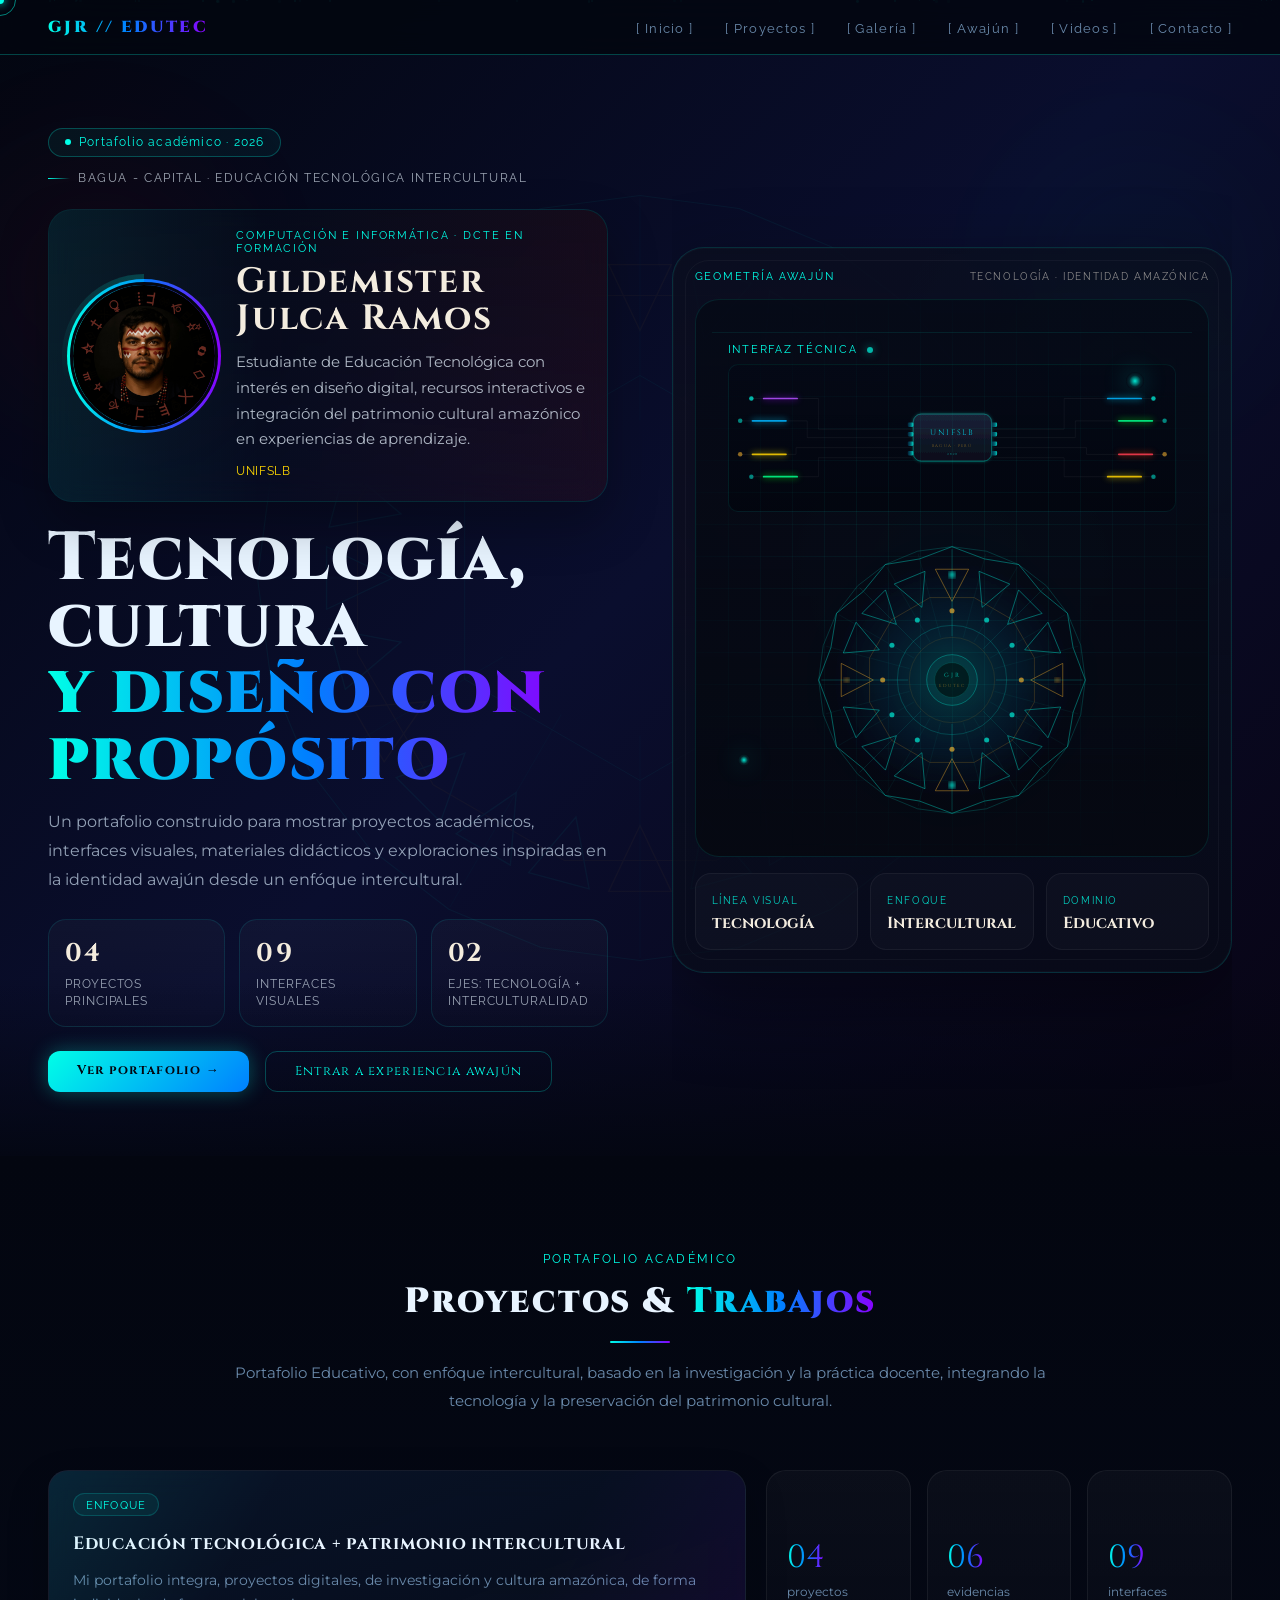
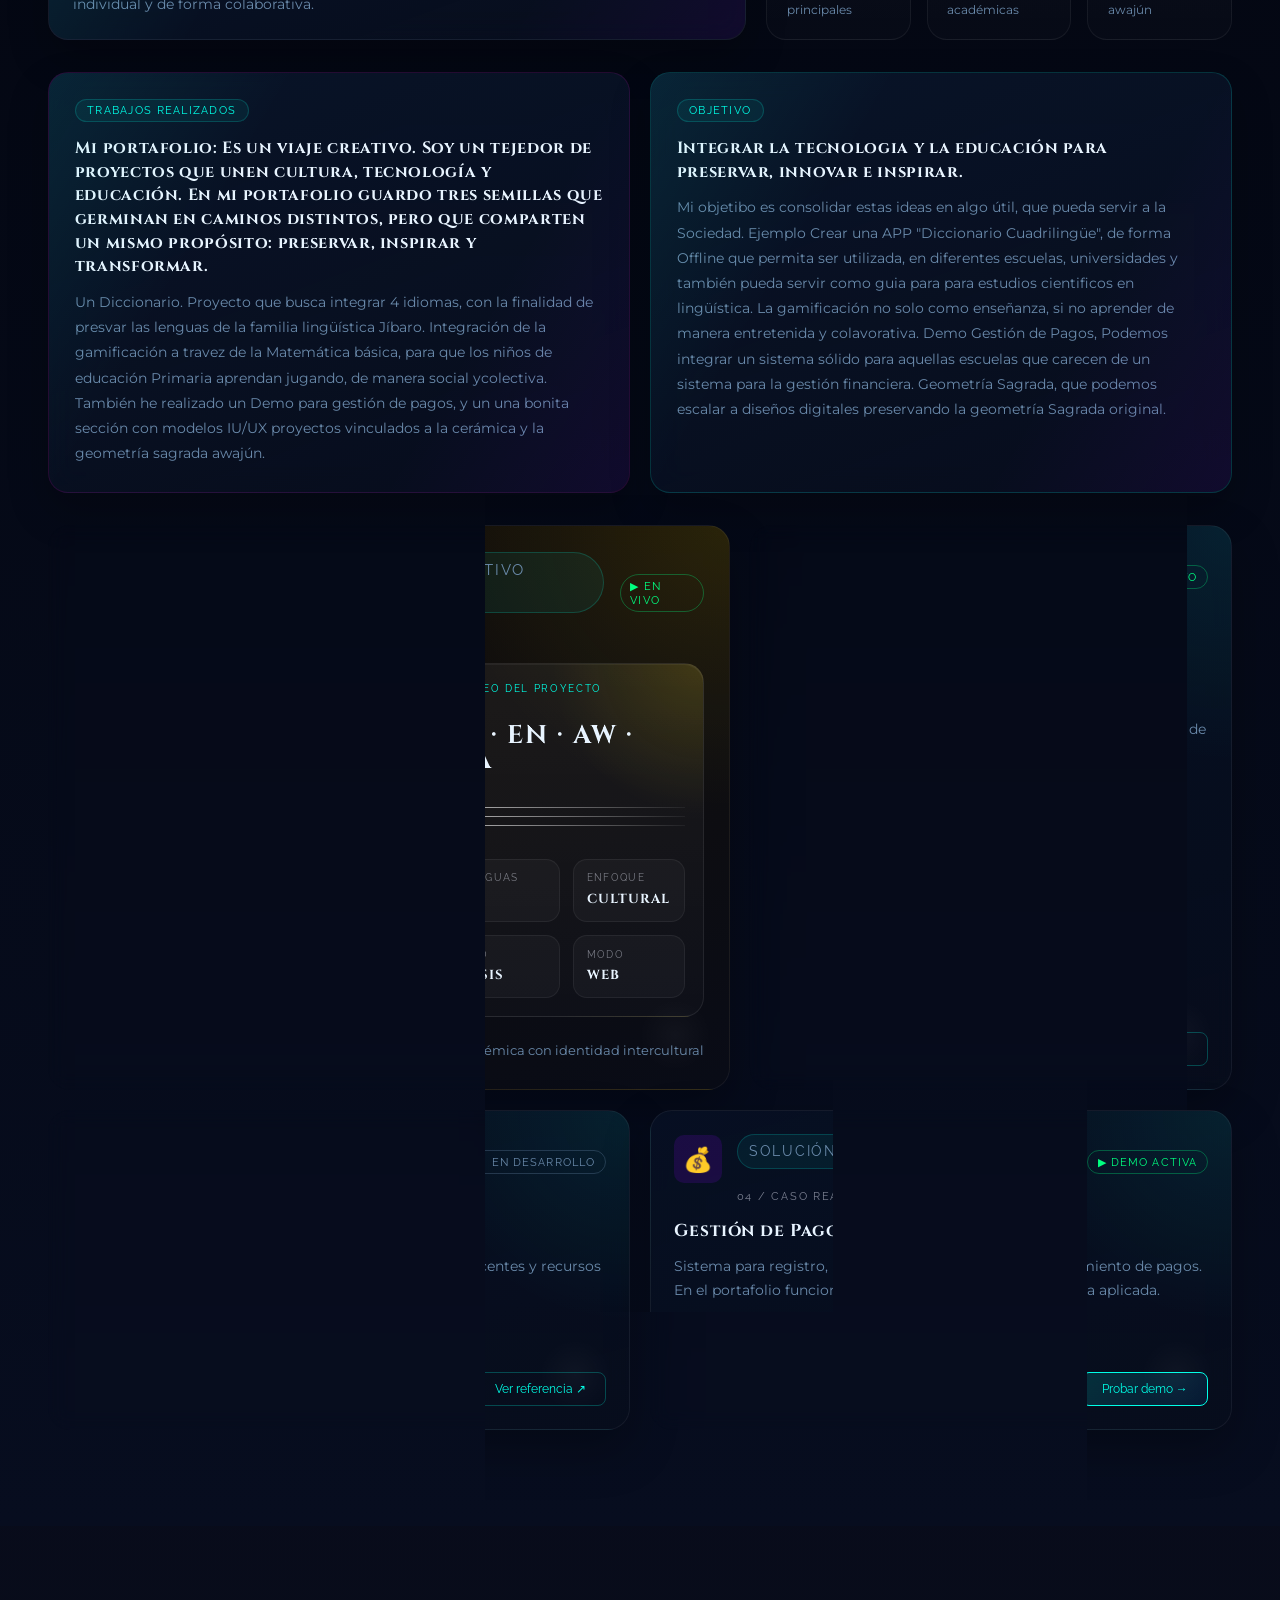
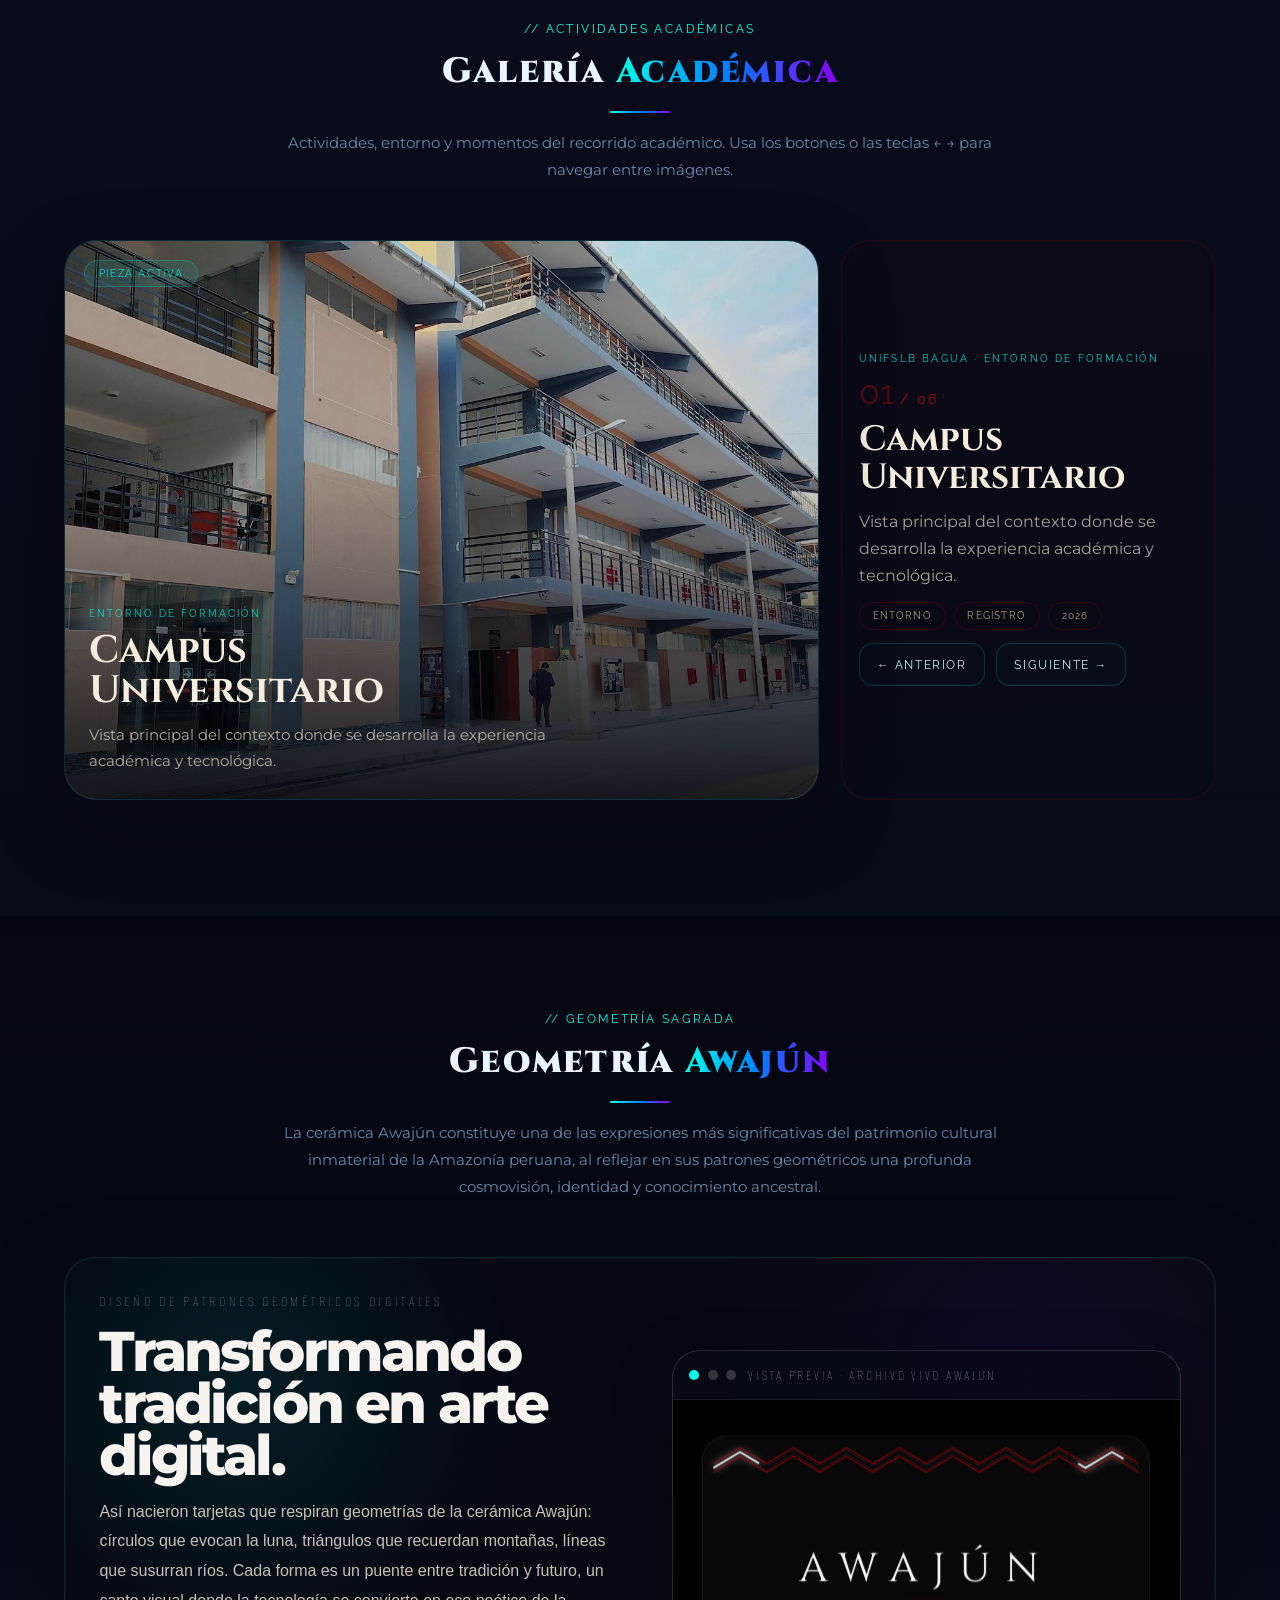
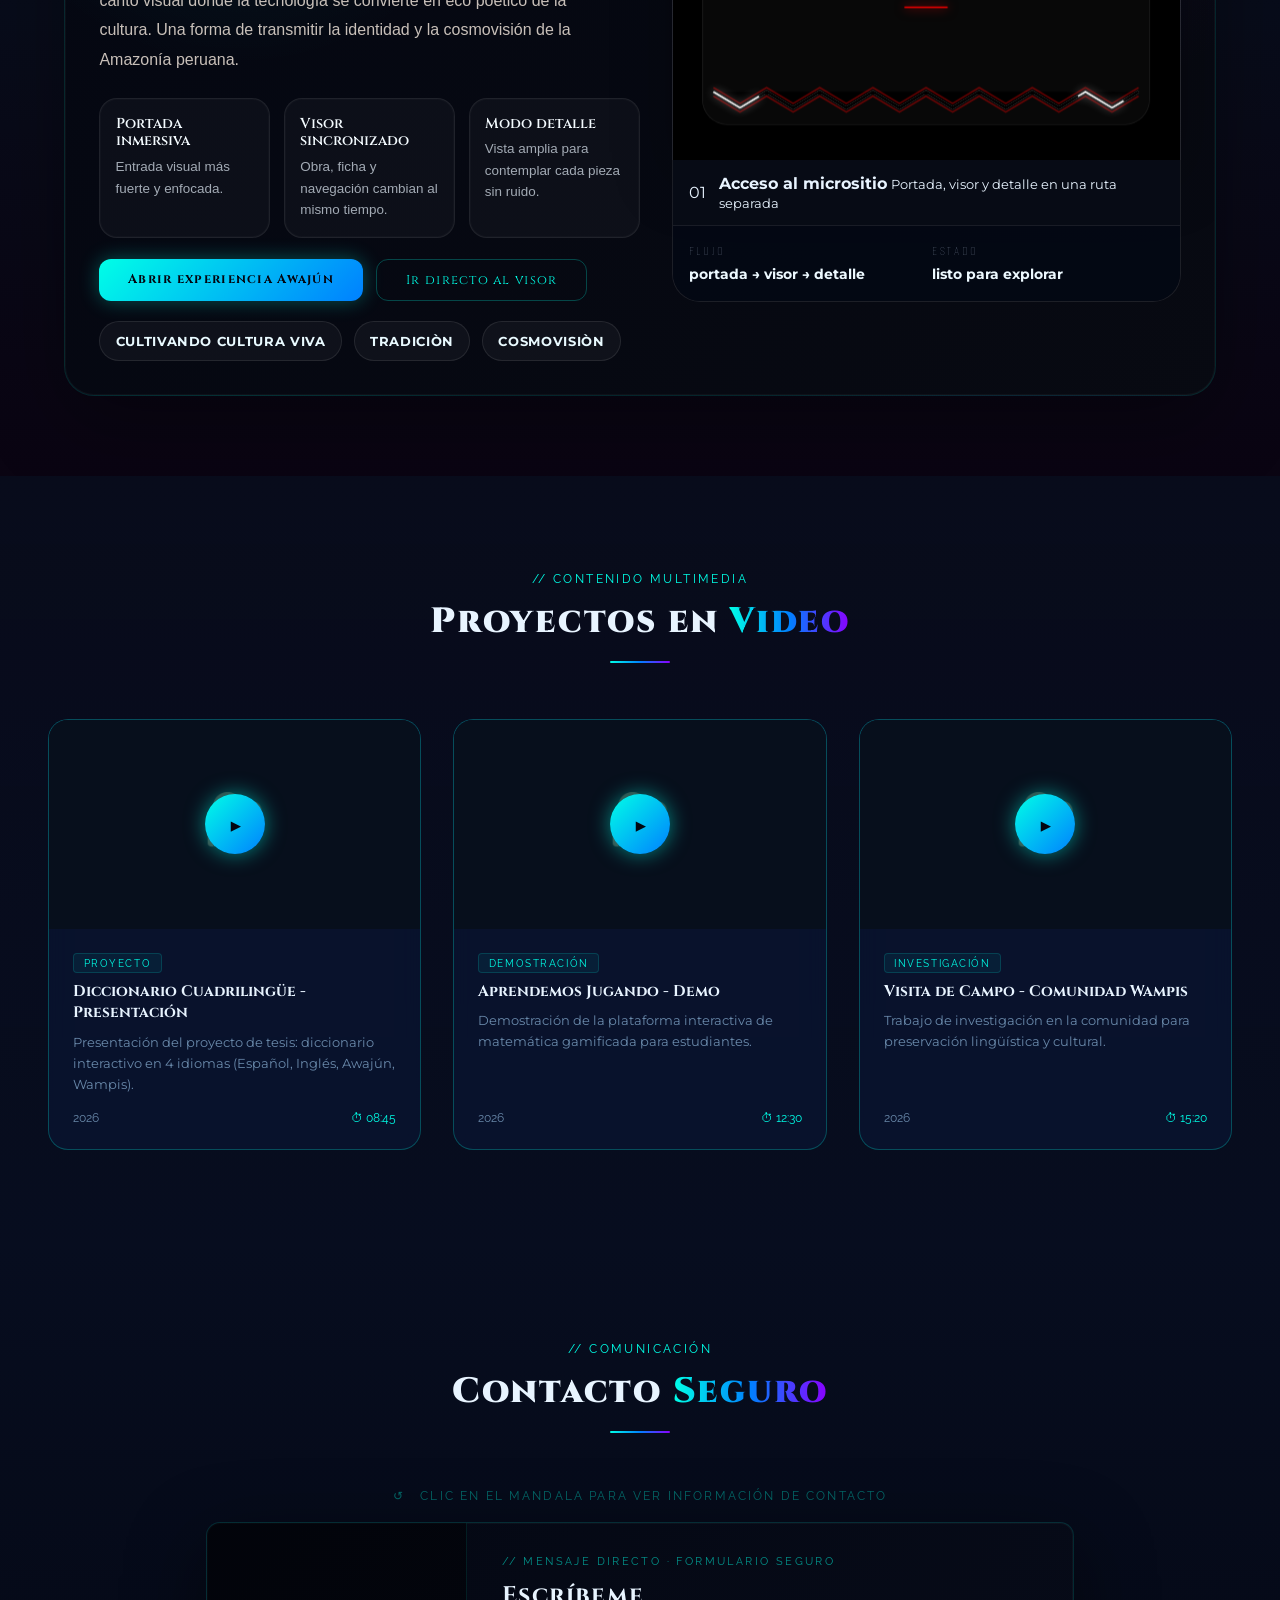
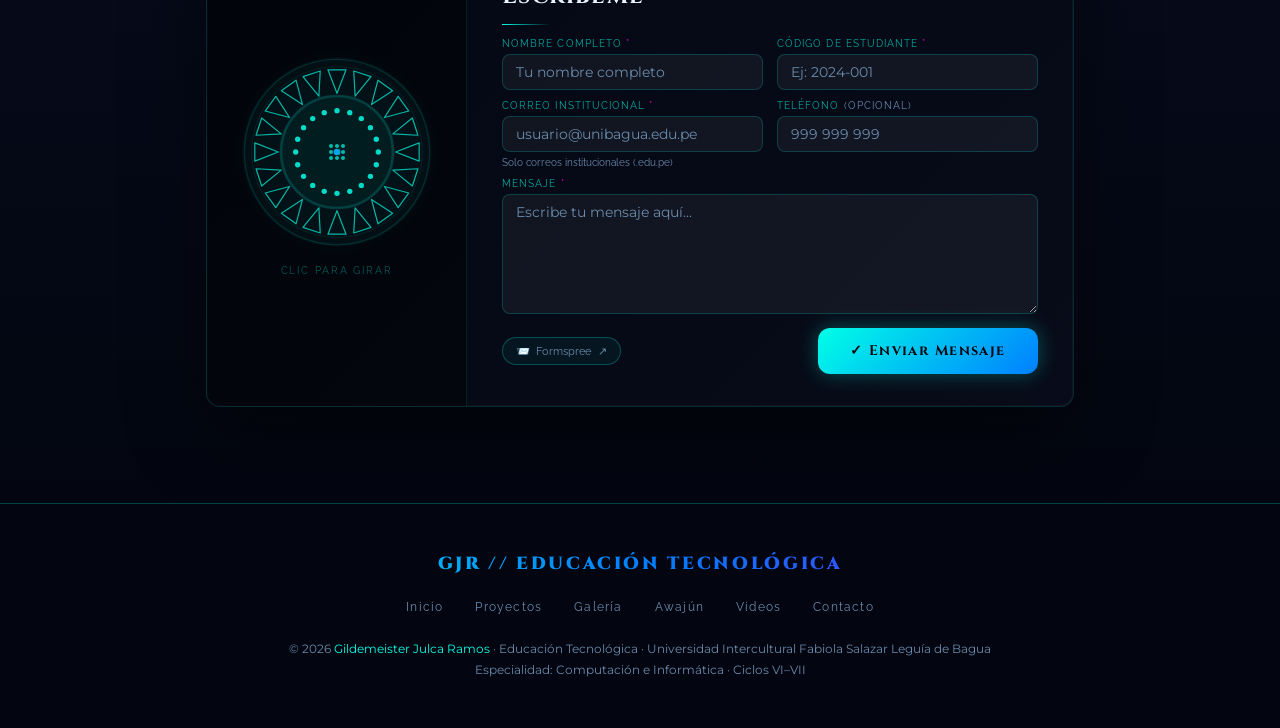
==== index.html @ 934348d4 "Add files via upload" ====
<!DOCTYPE html>
<html lang="es">

<head>
  <meta charset="UTF-8">
  <meta name="viewport" content="width=device-width, initial-scale=1.0">
  <title>Gildemister Julca Ramos | Educación Tecnológica</title>
  <link rel="preconnect" href="https://fonts.googleapis.com">
  <link rel="preconnect" href="https://fonts.gstatic.com" crossorigin>
  <link
    href="https://fonts.googleapis.com/css2?family=Cinzel:wght@400..900&family=Raleway:ital,wght@0,100..900;1,100..900&family=Montserrat:ital,wght@0,100..900;1,100..900&family=Bungee+Hairline&family=Alumni+Sans+Pinstripe:ital@0;1&display=swap"
    rel="stylesheet">
  <link rel="stylesheet" href="https://cdn.jsdelivr.net/npm/swiper@11/swiper-bundle.min.css">
  <link rel="stylesheet" href="css/styles.css">
</head>

<body>

  <div class="cursor-dot" id="cursorDot"></div>
  <div class="cursor-ring" id="cursorRing"></div>
  <div id="toast">✓ Mensaje enviado con éxito</div>

  <!-- NAVBAR -->
  <nav id="navbar">
    <a href="#inicio" class="nav-logo">GJR // EDUTEC</a>
    <ul class="nav-links" id="navLinks">
      <li><a href="#inicio">[ Inicio ]</a></li>
      <li><a href="#proyectos">[ Proyectos ]</a></li>
      <li><a href="#galeria">[ Galería ]</a></li>
      <li><a href="#ceramica-awajun">[ Awajún ]</a></li>
      <li><a href="#videos">[ Videos ]</a></li>
      <li><a href="#contacto">[ Contacto ]</a></li>
    </ul>
    <div class="hamburger" id="hamburger" onclick="toggleMenu()">
      <span></span><span></span><span></span>
    </div>
  </nav>

  <!-- ======================================================
       SECCIÓN 1: HERO
  ====================================================== -->
  <section id="inicio">
    <div class="hero-particles" id="particles"></div>
    <!-- Fondo geométrico Awajún -->
    <div class="hero-geo-bg">
      <svg viewBox="0 0 800 800" xmlns="http://www.w3.org/2000/svg">
        <g class="hg-bg-inner">
          <polygon id="bgPoly1" fill="none" stroke="rgba(0,255,231,1)" stroke-width="1" />
          <polygon id="bgPoly2" fill="none" stroke="rgba(200,146,42,1)" stroke-width="1" />
          <polygon id="bgPoly3" fill="none" stroke="rgba(0,255,231,1)" stroke-width="0.8" />
          <g id="bgTriangles"></g>
          <g id="bgRadials"></g>
        </g>
      </svg>
    </div>
    <div class="hero-ambient hero-ambient-left"></div>
    <div class="hero-ambient hero-ambient-right"></div>
    <div class="hero-content hero-content-premium">
      <div class="hero-left">
        <div class="hero-topline">
          <div class="hero-badge">
            <div class="badge-dot"></div> Portafolio académico · 2026
          </div>
          <span class="hero-kicker">Bagua - Capital · Educación tecnológica intercultural</span>
        </div>

        <div class="hero-identity-card">
          <div class="hero-profile-wrapper hero-profile-premium">
            <div class="hero-photo-frame">
              <img src="assets/imagenes/perfil-gildemeister.png" alt="Gildemeister Julca Ramos" class="hero-photo"
                loading="lazy"
                onerror="this.src='data:image/svg+xml,%3Csvg xmlns=%22http://www.w3.org/2000/svg%22 width=%22160%22 height=%22160%22%3E%3Cdefs%3E%3CradialGradient id=%22g%22%3E%3Cstop offset=%220%25%22 stop-color=%22%23001f3f%22/%3E%3Cstop offset=%22100%25%22 stop-color=%22%230a0e2e%22/%3E%3C/radialGradient%3E%3C/defs%3E%3Crect width=%22160%22 height=%22160%22 rx=%2280%22 fill=%22url(%23g)%22/%3E%3Ctext x=%2280%22 y=%2292%22 font-size=%2250%22 text-anchor=%22middle%22 fill=%22%2300ffe7%22%3EGJR%3C/text%3E%3C/svg%3E'">
            </div>
            <div class="hero-info hero-info-premium">
              <span class="hero-mini-label">Computación e informática · Dcte en formación</span>
              <h1><span>Gildemister Julca Ramos</span></h1>
              <p>Estudiante de Educación Tecnológica con interés en diseño digital, recursos interactivos e integración
                del patrimonio cultural amazónico en experiencias de aprendizaje.</p>
              <p class="university">UNIFSLB</p>
            </div>
          </div>
        </div>

        <div class="hero-copy-block">
          <p class="hero-headline hero-headline-premium">
            <span class="headline-line1">Tecnología, cultura</span>
            <span class="headline-line2">y diseño con propósito</span>
          </p>
          <p class="hero-desc hero-desc-premium">Un portafolio construido para mostrar proyectos académicos, interfaces
            visuales, materiales didácticos y exploraciones inspiradas en la identidad awajún desde un enfóque
            intercultural.</p>
        </div>

        <div class="hero-metrics-strip" aria-label="Resumen del portafolio">
          <article class="hero-metric-card">
            <strong>04</strong>
            <span>proyectos principales</span>
          </article>
          <article class="hero-metric-card">
            <strong>09</strong>
            <span>interfaces visuales</span>
          </article>
          <article class="hero-metric-card">
            <strong>02</strong>
            <span>ejes: tecnología + interculturalidad</span>
          </article>
        </div>

        <div class="hero-cta">
          <a href="#proyectos" class="btn-primary">Ver portafolio →</a>
          <a href="awajun.html" class="btn-outline">Entrar a experiencia awajún</a>
        </div>
      </div>

      <div class="hero-right">
        <div class="hero-stage">
          <div class="hero-stage-topline">
            <span class="hero-stage-tag">Geometría Awajún</span>
            <span class="hero-stage-note">Tecnología · Identidad Amazónica</span>
          </div>

          <div class="hero-stage-visual">
            <div class="hero-stage-grid"></div>

            <!-- ══ GEOMETRÍA AWAJÚN SVG ══ -->
            <!-- ══ CHIP UNIFSLB ══ -->
            <div class="hero-chip-panel">
              <div class="hero-chip-label">
                <span class="hero-stage-tag">interfaz técnica</span>
                <span class="hero-chip-dot"></span>
              </div>
              <div class="hero-chip-svg-wrap">
                <svg class="hero-chip-svg" viewBox="0 0 800 260" xmlns="http://www.w3.org/2000/svg">
                  <defs>
                    <linearGradient id="chipG2" x1="0" y1="0" x2="0" y2="1">
                      <stop offset="0%" stop-color="#1a2238" />
                      <stop offset="100%" stop-color="#0a0e1a" />
                    </linearGradient>
                    <linearGradient id="textG2" x1="0" y1="0" x2="0" y2="1">
                      <stop offset="0%" stop-color="rgba(0,255,231,0.95)" />
                      <stop offset="100%" stop-color="rgba(0,180,255,0.75)" />
                    </linearGradient>
                    <linearGradient id="pinG2" x1="1" y1="0" x2="0" y2="0">
                      <stop offset="0%" stop-color="rgba(0,255,231,0.8)" />
                      <stop offset="50%" stop-color="rgba(0,180,200,0.5)" />
                      <stop offset="100%" stop-color="rgba(0,100,150,0.3)" />
                    </linearGradient>
                    <filter id="chipGlow2">
                      <feGaussianBlur stdDeviation="2.5" result="blur" />
                      <feComposite in="SourceGraphic" in2="blur" operator="over" />
                    </filter>
                  </defs>

                  <!-- Trazas izquierda -->
                  <path d="M40  60 H160 V115 H326" class="trace-bg" />
                  <path d="M40  60 H160 V115 H326" class="trace-flow purple" />
                  <path d="M20 100 H140 V130 H326" class="trace-bg" />
                  <path d="M20 100 H140 V130 H326" class="trace-flow blue" />
                  <path d="M20 160 H120 V148 H326" class="trace-bg" />
                  <path d="M20 160 H120 V148 H326" class="trace-flow yellow" />
                  <path d="M40 200 H160 V166 H326" class="trace-bg" />
                  <path d="M40 200 H160 V166 H326" class="trace-flow green" />

                  <!-- Trazas derecha -->
                  <path d="M760  60 H600 V115 H474" class="trace-bg" />
                  <path d="M760  60 H600 V115 H474" class="trace-flow blue" />
                  <path d="M780 100 H620 V130 H474" class="trace-bg" />
                  <path d="M780 100 H620 V130 H474" class="trace-flow green" />
                  <path d="M780 160 H640 V148 H474" class="trace-bg" />
                  <path d="M780 160 H640 V148 H474" class="trace-flow red" />
                  <path d="M760 200 H600 V166 H474" class="trace-bg" />
                  <path d="M760 200 H600 V166 H474" class="trace-flow yellow" />

                  <!-- Chip body -->
                  <rect x="330" y="88" width="140" height="84" rx="14" fill="url(#chipG2)" stroke="rgba(0,255,231,0.35)"
                    stroke-width="1.5" filter="url(#chipGlow2)" />
                  <!-- Pines izquierda -->
                  <rect x="320" y="103" width="10" height="8" fill="url(#pinG2)" rx="2" />
                  <rect x="320" y="120" width="10" height="8" fill="url(#pinG2)" rx="2" />
                  <rect x="320" y="137" width="10" height="8" fill="url(#pinG2)" rx="2" />
                  <rect x="320" y="154" width="10" height="8" fill="url(#pinG2)" rx="2" />
                  <!-- Pines derecha -->
                  <rect x="470" y="103" width="10" height="8" fill="url(#pinG2)" rx="2" />
                  <rect x="470" y="120" width="10" height="8" fill="url(#pinG2)" rx="2" />
                  <rect x="470" y="137" width="10" height="8" fill="url(#pinG2)" rx="2" />
                  <rect x="470" y="154" width="10" height="8" fill="url(#pinG2)" rx="2" />

                  <!-- Texto chip -->
                  <text x="400" y="126" font-family="'Cinzel',serif" font-size="14" fill="url(#textG2)"
                    text-anchor="middle" letter-spacing="3">UNIFSLB</text>
                  <text x="400" y="147" font-family="'Cinzel',serif" font-size="7" fill="rgba(200,146,42,0.7)"
                    text-anchor="middle" letter-spacing="2">BAGUA · PERÚ</text>
                  <text x="400" y="161" font-family="monospace" font-size="6.5" fill="rgba(0,255,231,0.4)"
                    text-anchor="middle" letter-spacing="1">2026</text>

                  <!-- Puntos terminales -->
                  <circle cx="40" cy="60" r="4" fill="rgba(0,255,231,0.7)" />
                  <circle cx="20" cy="100" r="4" fill="rgba(0,255,231,0.5)" />
                  <circle cx="20" cy="160" r="4" fill="rgba(200,146,42,0.7)" />
                  <circle cx="40" cy="200" r="4" fill="rgba(0,255,231,0.5)" />
                  <circle cx="760" cy="60" r="4" fill="rgba(0,255,231,0.7)" />
                  <circle cx="780" cy="100" r="4" fill="rgba(0,255,231,0.5)" />
                  <circle cx="780" cy="160" r="4" fill="rgba(200,146,42,0.7)" />
                  <circle cx="760" cy="200" r="4" fill="rgba(0,255,231,0.5)" />
                </svg>
              </div>
            </div>


            <!-- ══ GEOMETRÍA AWAJÚN ══ -->
            <svg class="hero-geo-svg" viewBox="0 0 480 480" xmlns="http://www.w3.org/2000/svg">
              <defs>
                <radialGradient id="hgGlow" cx="50%" cy="50%" r="50%">
                  <stop offset="0%" stop-color="rgba(0,255,231,0.18)" />
                  <stop offset="60%" stop-color="rgba(0,150,255,0.06)" />
                  <stop offset="100%" stop-color="rgba(0,0,0,0)" />
                </radialGradient>
                <filter id="hgBlur">
                  <feGaussianBlur stdDeviation="3.5" />
                </filter>
              </defs>

              <!-- Glow central -->
              <circle cx="240" cy="240" r="200" fill="url(#hgGlow)" filter="url(#hgBlur)" />

              <!-- Ring exterior: hexágono suave 24-lados -->
              <g class="hg-ring-outer" style="transform-origin:240px 240px">
                <polygon id="hgOuter" fill="none" stroke="rgba(0,255,231,0.22)" stroke-width="1.2" />
              </g>

              <!-- Zigzag Awajún ring exterior -->
              <polyline class="hg-zigzag" id="hgZigzag" fill="none" stroke="rgba(0,255,231,0.35)" stroke-width="1.5"
                stroke-linejoin="round" />

              <!-- Ring medio -->
              <g class="hg-ring-mid" style="transform-origin:240px 240px">
                <polygon id="hgMid" fill="none" stroke="rgba(200,146,42,0.28)" stroke-width="1.2" />
              </g>

              <!-- Triángulos radiales (16) -->
              <g id="hgTriangles"></g>

              <!-- Ring interior -->
              <circle cx="240" cy="240" r="82" fill="none" stroke="rgba(0,255,231,0.18)" stroke-width="1.5" />
              <circle cx="240" cy="240" r="64" fill="none" stroke="rgba(200,146,42,0.20)" stroke-width="1" />

              <!-- Puntos de cruce (12) -->
              <g id="hgDots"></g>

              <!-- Núcleo -->
              <circle cx="240" cy="240" r="38" fill="rgba(0,255,231,0.04)" stroke="rgba(0,255,231,0.30)"
                stroke-width="1.5" />
              <circle cx="240" cy="240" r="26" fill="rgba(0,0,0,0.5)" stroke="rgba(0,255,231,0.15)" stroke-width="1" />

              <!-- Texto central -->
              <text x="240" y="236" text-anchor="middle" font-family="'Cinzel',serif" font-size="9"
                fill="rgba(0,255,231,0.75)" letter-spacing="3">GJR</text>
              <text x="240" y="250" text-anchor="middle" font-family="'Cinzel',serif" font-size="6.5"
                fill="rgba(200,146,42,0.65)" letter-spacing="2">EDUTEC</text>

              <!-- Líneas radiales finas -->
              <g id="hgRadials"></g>

              <!-- Orbes de acento -->
              <circle class="hg-orb" cx="240" cy="82" r="4.5" fill="rgba(0,255,231,0.9)" filter="url(#hgBlur)" />
              <circle class="hg-orb" cx="240" cy="398" r="4.5" fill="rgba(0,255,231,0.9)" filter="url(#hgBlur)" />
              <circle class="hg-orb" cx="82" cy="240" r="3.5" fill="rgba(200,146,42,0.8)" filter="url(#hgBlur)" />
              <circle class="hg-orb" cx="398" cy="240" r="3.5" fill="rgba(200,146,42,0.8)" filter="url(#hgBlur)" />
            </svg>

            <div class="hero-stage-orb hero-stage-orb-a"></div>
            <div class="hero-stage-orb hero-stage-orb-b"></div>
          </div>

          <div class="hero-stage-footer">
            <article class="hero-stage-stat">
              <span>línea visual</span>
              <strong>tecnología</strong>
            </article>
            <article class="hero-stage-stat">
              <span>enfoque</span>
              <strong>Intercultural</strong>
            </article>
            <article class="hero-stage-stat">
              <span>Dominio</span>
              <strong>Educativo</strong>
            </article>
          </div>
        </div>
      </div>
    </div>
  </section>

  <!-- ======================================================
       SECCIÓN 2: PROYECTOS
  ====================================================== -->
  <section id="proyectos">
    <div class="section-header reveal">
      <span class="section-tag">Portafolio Académico</span>
      <h2 class="section-title">Proyectos &amp; <span>Trabajos</span></h2>
      <div class="section-line"></div>
      <p class="section-lead project-section-lead">Portafolio Educativo, con enfóque intercultural, basado en la
        investigación y la práctica docente, integrando la tecnología y la preservación del patrimonio cultural.</p>
    </div>

    <div class="portfolio-overview reveal">
      <div class="overview-card">
        <span class="overview-label">Enfoque</span>
        <strong>Educación tecnológica + patrimonio intercultural</strong>
        <p>Mi portafolio integra, proyectos digitales, de investigación y cultura amazónica, de forma individual y de
          forma colaborativa.</p>
      </div>
      <div class="overview-metrics">
        <div class="metric-box"><span class="metric-value">04</span><span class="metric-label">proyectos
            principales</span></div>
        <div class="metric-box"><span class="metric-value">06</span><span class="metric-label">evidencias
            académicas</span></div>
        <div class="metric-box"><span class="metric-value">09</span><span class="metric-label">interfaces awajún</span>
        </div>
      </div>
    </div>

    <div class="portfolio-purpose reveal">
      <article class="purpose-card purpose-problem">
        <span class="purpose-kicker">TRABAJOS REALIZADOS</span>
        <h3>Mi portafolio: Es un viaje creativo.
          Soy un tejedor de proyectos que unen cultura, tecnología y educación. En mi portafolio guardo tres semillas
          que germinan en caminos distintos, pero que comparten un mismo propósito: preservar, inspirar y transformar.
        </h3>
        <p>Un Diccionario. Proyecto que busca integrar 4 idiomas, con la finalidad de presvar las lenguas de la familia
          lingüística Jíbaro.
          Integración de la gamificación a travez de la Matemática básica, para que los niños de educación Primaria
          aprendan jugando, de manera social ycolectiva.
          También he realizado un Demo para gestión de pagos, y un una bonita sección con modelos IU/UX proyectos
          vinculados a la cerámica y la geometría sagrada awajún.</p>
      </article>
      <article class="purpose-card purpose-goal">
        <span class="purpose-kicker">Objetivo</span>
        <h3>Integrar la tecnologia y la educación para preservar, innovar e inspirar.</h3>
        <p>Mi objetibo es consolidar estas ideas en algo útil, que pueda servir a la Sociedad. Ejemplo Crear una APP
          "Diccionario Cuadrilingüe", de forma Offline que permita ser utilizada, en diferentes escuelas, universidades
          y también pueda servir como guia para para estudios cientificos en lingüística.
          La gamificación no solo como enseñanza, si no aprender de manera entretenida y colavorativa.
          Demo Gestión de Pagos, Podemos integrar un sistema sólido para aquellas escuelas que carecen de un sistema
          para la gestión financiera.
          Geometría Sagrada, que podemos escalar a diseños digitales preservando la geometría Sagrada original.</p>
      </article>
    </div>

    <div class="projects-grid">
      <article class="project-card reveal project-card-clean project-card-featured project-card-gold">
        <div class="project-card-top">
          <div class="project-card-headline">
            <div class="project-icon icon-gold">📖</div>
            <div>
              <p class="project-mini-label">Diccionario lingüístico Colaborativo EDUTEC</p>
              <span class="project-card-index">01 / proyecto central</span>
            </div>
          </div>
          <span class="project-tag tag-live">▶ EN VIVO</span>
        </div>

        <div class="project-featured-body">
          <div class="project-copy">
            <h3>Diccionario Cuadrilingüe</h3>
            <p>Proyecto lingüístico que articula <span class="accent-gold">Español · Inglés · Awajún · Wampis</span>
              dentro de una interfaz más clara, sólida y presentable. Aquí el valor no es solo técnico: también funciona
              como pieza de preservación lingüística y visibilización cultural.</p>
            <div class="project-highlights">
              <span class="highlight">4 lenguas</span><span class="highlight">Investigación</span>
              <span class="highlight">Patrimonio</span><span class="highlight">Interfaz educativa</span>
            </div>
            <div class="project-meta-row">
              <span>Preservación cultural</span>
              <span>Consulta interactiva</span>
              <span>Tesis aplicada</span>
            </div>
          </div>

          <div class="project-preview-card">
            <span class="project-preview-kicker">núcleo del proyecto</span>
            <strong class="project-preview-title">ES · EN · AW · WA</strong>
            <div class="project-preview-lines">
              <span></span><span></span><span></span>
            </div>
            <div class="project-preview-grid">
              <div><small>lenguas</small><strong>04</strong></div>
              <div><small>enfoque</small><strong>cultural</strong></div>
              <div><small>tipo</small><strong>tesis</strong></div>
              <div><small>modo</small><strong>web</strong></div>
            </div>
          </div>
        </div>

        <div class="project-actions">
          <a href="https://julcajhimy-tech.github.io/diccionario-awajun-wampis/" target="_blank" rel="noopener"
            class="btn-project btn-project-primary">Visitar proyecto ↗</a>
          <span class="project-inline-note">pieza académica con identidad intercultural</span>
        </div>
      </article>

      <article class="project-card reveal project-card-clean project-card-side">
        <div class="project-card-top">
          <div class="project-card-headline">
            <div class="project-icon icon-green">🎮</div>
            <div>
              <p class="project-mini-label">didáctica interactiva</p>
              <span class="project-card-index">02 / experiencia</span>
            </div>
          </div>
          <span class="project-tag tag-live">▶ EN VIVO</span>
        </div>
        <div class="project-copy">
          <h3>Aprendemos Jugando</h3>
          <p>Plataforma para reforzar matemática mediante retos, competencia por equipos y participación activa. La
            tarjeta ahora se centra en el beneficio pedagógico y la experiencia de uso.</p>
          <div class="project-highlights">
            <span class="highlight">Gamificación</span><span class="highlight">Matemática</span>
            <span class="highlight">VI–VII ciclo</span>
          </div>
        </div>
        <div class="project-footer-row">
          <span class="project-chip-soft">aula + juego + interacción</span>
          <a href="https://julcajhimy-tech.github.io/aprendemos-jugando/" target="_blank" rel="noopener"
            class="btn-project">Visitar proyecto ↗</a>
        </div>
      </article>

      <article class="project-card reveal project-card-clean project-card-half">
        <div class="project-card-top">
          <div class="project-card-headline">
            <div class="project-icon icon-blue">🏫</div>
            <div>
              <p class="project-mini-label">identidad institucional</p>
              <span class="project-card-index">03 / estructura web</span>
            </div>
          </div>
          <span class="project-tag tag-coming">◌ EN DESARROLLO</span>
        </div>
        <div class="project-copy">
          <h3>Web Escuela de Educación Tecnológica</h3>
          <p>Propuesta institucional para ordenar oferta académica, docentes y recursos con una presentación más limpia
            y profesional.</p>
          <div class="project-highlights">
            <span class="highlight">Institucional</span><span class="highlight">Responsive</span>
            <span class="highlight">Frontend limpio</span>
          </div>
        </div>
        <div class="project-footer-row">
          <span class="project-chip-soft">orden · claridad · confianza</span>
          <a href="https://www.unibagua.edu.pe/facultades/ciencias-sociales-y-empresariales/educacion-tecnologica"
            target="_blank" rel="noopener" class="btn-project">Ver referencia ↗</a>
        </div>
      </article>

      <article class="project-card reveal project-card-clean project-demo project-card-half">
        <div class="project-card-top">
          <div class="project-card-headline">
            <div class="project-icon icon-purple">💰</div>
            <div>
              <p class="project-mini-label">solución administrativa</p>
              <span class="project-card-index">04 / caso real</span>
            </div>
          </div>
          <span class="project-tag tag-live">▶ DEMO ACTIVA</span>
        </div>
        <div class="project-copy">
          <h3>Gestión de Pagos · IEP Millenium</h3>
          <p>Sistema para registro, boletas, control de ingresos y seguimiento de pagos. En el portafolio funciona como
            prueba de capacidad técnica aplicada.</p>
          <div class="project-highlights">
            <span class="highlight">Boletas</span><span class="highlight">Ingresos</span>
            <span class="highlight">Seguimiento</span><span class="highlight">Demo</span>
          </div>
        </div>
        <div class="project-footer-row">
          <span class="project-chip-soft">flujo administrativo digital</span>
          <a href="https://orange-feather-d354.julcajhimy.workers.dev/" target="_blank" rel="noopener"
            class="btn-project btn-demo-project">Probar demo →</a>
        </div>
      </article>
    </div>
  </section>

  <!-- ======================================================
       SECCIÓN 3: GALERÍA ACADÉMICA CURADA
  ====================================================== -->
  <section id="galeria">
    <div class="section-header reveal">
      <span class="section-tag">// actividades académicas</span>
      <h2 class="section-title">Galería <span>Académica</span></h2>
      <div class="section-line"></div>
      <p class="section-lead">Actividades, entorno y momentos del recorrido académico. Usa los botones o las teclas ← →
        para navegar entre imágenes.</p>
    </div>

    <div class="academic-gallery-3d reveal">
      <div class="academic-gallery-3d-top">
        <div class="academic-gallery-3d-current" id="academicGalleryCurrent"></div>

        <aside class="academic-gallery-3d-meta">
          <span class="academic-gallery-3d-kicker" id="academicGalleryKicker">actividad académica</span>
          <div class="academic-gallery-3d-counter">
            <span id="academicGalleryCurrentNum">01</span>
            <span>/</span>
            <span id="academicGalleryTotalNum">06</span>
          </div>
          <h3 id="academicGalleryTitle">Campus Universitario</h3>
          <p id="academicGalleryDesc">Vista principal del contexto donde se desarrolla la experiencia académica y
            tecnológica.</p>
          <div class="academic-gallery-3d-chips" id="academicGalleryChips"></div>
          <div class="academic-gallery-3d-actions">
            <button type="button" class="academic-gallery-3d-nav academic-gallery-3d-prev" id="academicGalleryPrevBtn">←
              Anterior</button>
            <button type="button" class="academic-gallery-3d-nav academic-gallery-3d-next"
              id="academicGalleryNextBtn">Siguiente →</button>
          </div>
        </aside>
      </div>


    </div>

    <div id="lightbox" onclick="closeLightbox()">
      <div class="lightbox-content" onclick="event.stopPropagation()">
        <button class="lightbox-close" onclick="closeLightbox()">✕</button>
        <img id="lightboxImg" class="lightbox-img" src="" alt="">
        <p class="lightbox-caption" id="lightboxCaption"></p>
      </div>
    </div>
  </section>

  <!-- ======================================================
       SECCIÓN 4: GEOMETRÍA SAGRADA AWAJÚN — FINAL
  ====================================================== -->
  <section id="ceramica-awajun">
    <div class="section-header reveal">
      <span class="section-tag">// geometría sagrada</span>
      <h2 class="section-title">Geometría <span>Awajún</span></h2>
      <div class="section-line"></div>
      <p class="section-lead">La cerámica Awajún constituye una de las expresiones más significativas del patrimonio
        cultural inmaterial de la Amazonía peruana, al reflejar en sus patrones geométricos una profunda cosmovisión,
        identidad y conocimiento ancestral.</p>
    </div>

    <div class="awajun-entry-wrap reveal">
      <article class="awajun-entry-shell">
        <div class="awajun-entry-copy">
          <p class="awajun-entry-kicker">DISEÑO DE PATRONES GEOMÉTRICOS DIGITALES</p>
          <h3 class="awajun-entry-title">Transformando tradición en arte digital.</h3>
          <p class="awajun-entry-text">Así nacieron tarjetas que respiran geometrías de la cerámica Awajún: círculos que evocan la luna, triángulos que recuerdan montañas, líneas que susurran ríos. Cada forma es un puente entre tradición y futuro, un canto visual donde la tecnología se convierte en eco poético de la cultura. Una forma de transmitir la identidad y la cosmovisión de la Amazonía peruana.</p>

          <div class="awajun-entry-points" aria-label="Qué incluye la experiencia Awajún">
            <article>
              <strong>Portada inmersiva</strong>
              <span>Entrada visual más fuerte y enfocada.</span>
            </article>
            <article>
              <strong>Visor sincronizado</strong>
              <span>Obra, ficha y navegación cambian al mismo tiempo.</span>
            </article>
            <article>
              <strong>Modo detalle</strong>
              <span>Vista amplia para contemplar cada pieza sin ruido.</span>
            </article>
          </div>

          <div class="awajun-entry-actions">
            <a href="awajun.html" class="btn-primary">Abrir experiencia Awajún</a>
            <a href="awajun.html#visor" class="btn-outline">Ir directo al visor</a>
          </div>

          <div class="awajun-entry-tags" aria-label="Estado actual de la sección">
            <span>Cultivando cultura viva</span>
            <span>Tradiciòn</span>
            <span>Cosmovisiòn</span>
          </div>
        </div>

        <div class="awajun-entry-preview">
          <div class="awajun-preview-card">
            <div class="awajun-preview-topbar">
              <span class="awajun-preview-dot"></span>
              <span class="awajun-preview-dot"></span>
              <span class="awajun-preview-dot"></span>
              <p>Vista previa · Archivo vivo Awajún</p>
            </div>

            <figure class="awajun-preview-media awajun-preview-media--modelo1">
              <div class="modelo1-wrap">
                <iframe class="modelo1-frame" srcdoc="<!DOCTYPE html>
<html>

<html>
<head>
  <meta charset=&quot;utf-8&quot;>
  <meta name=&quot;viewport&quot; content=&quot;width=device-width, initial-scale=1&quot;>
  <title>MODELO_1</title>

  <style>
    @import url('https://fonts.googleapis.com/css2?family=Cinzel:wght@400..900&amp;display=swap');
    :root {
  --neon-red: #ff0000;
  --neon-white: #ffffff;
  --bg-dark: radial-gradient(circle at center, #0a2410 0%, #000 100%);
}

body {
  background: #000;
  height: 100vh;
  margin: 0;
  display: flex;
  justify-content: center;
  align-items: center;
  overflow: hidden;
  perspective: 1500px;
}

.card-ultra-pro {
  width: 620px;
  height: 400px;
  background: rgba(255, 255, 255, 0.03);
  backdrop-filter: blur(25px);
  border-radius: 35px;
  border: 1px solid rgba(255, 255, 255, 0.1);
  display: flex;
  flex-direction: column;
  justify-content: space-between;
  position: relative;
  overflow: visible;
  box-shadow: 0 40px 100px rgba(0,0,0,0.9);
  transition: transform 0.1s ease-out;
}

/* --- ANIMACIONES DE LUZ --- */

.pulse-white-center {
  stroke: var(--neon-white);
  stroke-dasharray: 100 700;
  animation: move-white 3s linear infinite;
  filter: drop-shadow(0 0 10px var(--neon-white));
}

.electric-glow {
  stroke: var(--neon-red);
  stroke-dasharray: 60 740;
  stroke-dashoffset: 800;
  filter: drop-shadow(0 0 15px var(--neon-red)) brightness(2);
  animation: electric-move 6s ease-in-out infinite;
  opacity: 0;
}

@keyframes move-white { to { stroke-dashoffset: -800; } }

@keyframes electric-move {
  0% { stroke-dashoffset: 800; opacity: 0; }
  5% { opacity: 1; }
  45% { stroke-dashoffset: 400; opacity: 1; }
  50% { stroke-dashoffset: 400; opacity: 0.4; } /* PAUSA */
  55% { stroke-dashoffset: 400; opacity: 1; }
  95% { stroke-dashoffset: 0; opacity: 1; }
  100% { stroke-dashoffset: 0; opacity: 0; }
}

.line-red-static { stroke: var(--neon-red); opacity: 0.4; }
.center-black-line { stroke: #000; filter: drop-shadow(0 0 1.5px rgba(255,255,255,0.6)); }
.reverse { animation-direction: reverse; }
.borde-neon-pro { width: 100%; overflow: visible; }

/* --- CONTENIDO E INTERACCIÓN --- */

.content {
  position: relative;
  display: flex;
  flex-direction: column;
  align-items: center;
  justify-content: center;
  height: 100%;
}

.main-title-box { transition: all 0.6s cubic-bezier(0.23, 1, 0.32, 1); }

.titulo-premium {
  color: #fff;
  font-family: 'Cinzel', serif;
  font-size: 3.5rem;
  font-weight: 100;
  letter-spacing: 20px;
  margin: 0;
}

.divider-neon {
  width: 60px;
  height: 2px;
  background: var(--neon-red);
  margin: 15px auto;
  box-shadow: 0 0 15px var(--neon-red);
}

.alumno-info {
  position: absolute;
  opacity: 0;
  transform: translateY(40px);
  transition: all 0.6s ease;
  display: flex;
  flex-direction: column;
  align-items: center;
  pointer-events: none;
}

/* Efecto al pasar el Mouse */
.card-ultra-pro:hover .main-title-box {
  transform: translateY(-110px) scale(0.65);
  opacity: 0.7;
}

.card-ultra-pro:hover .alumno-info {
  opacity: 1;
  transform: translateY(20px);
  pointer-events: auto;
}

/* Foto y Datos */
.foto-container {
  width: 100px;
  height: 100px;
  border-radius: 50%;
  border: 2px solid var(--neon-red);
  box-shadow: 0 0 20px var(--neon-red);
  overflow: hidden;
  margin-bottom: 15px;
}

.foto-alumno { width: 100%; height: 100%; object-fit: cover; }

.datos-texto { color: white; text-align: center; font-family: sans-serif; }
.nombre { font-size: 1.4rem; margin: 0; color: var(--neon-white); }
.detalle, .especialidad, .universidad { font-size: 0.8rem; margin: 3px 0; color: #aaa; letter-spacing: 1px; }
.universidad { color: var(--neon-red); font-weight: bold; margin-top: 5px; }
  </style>

  
</head>
<body>
  <!DOCTYPE html>
<html lang=&quot;es&quot;>
<head>
  <meta charset=&quot;UTF-8&quot;>
  <meta name=&quot;viewport&quot; content=&quot;width=device-width, initial-scale=1.0&quot;>
  <title>Identidad Digital Awajún - UNIFSLB</title>
  <link rel=&quot;stylesheet&quot; href=&quot;style.css&quot;>
</head>
<body>

  <div class=&quot;main-container&quot;>
    <div class=&quot;card-ultra-pro&quot; id=&quot;card&quot;>
      <div class=&quot;glass-reflection&quot;></div>
      
      <svg class=&quot;borde-neon-pro&quot; viewBox=&quot;-20 0 840 120&quot; preserveAspectRatio=&quot;none&quot;>
        <defs>
          <path id=&quot;pathZigZag&quot; d=&quot;M0 60 L50 30 L100 60 L150 30 L200 60 L250 30 L300 60 L350 30 L400 60 L450 30 L500 60 L550 30 L600 60 L650 30 L700 60 L750 30 L800 60&quot; />
          <filter id=&quot;neonGlow&quot;>
            <feGaussianBlur stdDeviation=&quot;3&quot; result=&quot;blur&quot; />
            <feComposite in=&quot;SourceGraphic&quot; in2=&quot;blur&quot; operator=&quot;over&quot; />
          </filter>
        </defs>
        <use href=&quot;#pathZigZag&quot; class=&quot;line-red-static&quot; y=&quot;-8&quot; fill=&quot;none&quot; stroke-width=&quot;3&quot; />
        <use href=&quot;#pathZigZag&quot; class=&quot;line-red-static&quot; y=&quot;8&quot; fill=&quot;none&quot; stroke-width=&quot;3&quot; />
        <use href=&quot;#pathZigZag&quot; class=&quot;electric-glow&quot; y=&quot;-8&quot; fill=&quot;none&quot; stroke-width=&quot;4&quot; />
        <use href=&quot;#pathZigZag&quot; class=&quot;center-black-line&quot; fill=&quot;none&quot; stroke-width=&quot;5&quot; />
        <use href=&quot;#pathZigZag&quot; class=&quot;pulse-white-center&quot; fill=&quot;none&quot; stroke-width=&quot;3&quot; />
      </svg>

      <div class=&quot;content&quot;>
        <div class=&quot;main-title-box&quot;>
          <h1 class=&quot;titulo-premium&quot;>AWAJÚN</h1>
          <div class=&quot;divider-neon&quot;></div>
        </div>

        <div class=&quot;alumno-info&quot;>
          <div class=&quot;foto-container&quot;>
            <img src=&quot;https://i.ibb.co/Df4KBQdC/Foto-de-perfil.png&quot; alt=&quot;Alumno&quot; class=&quot;foto-alumno&quot;>
          </div>
          <div class=&quot;datos-texto&quot;>
            <h3 class=&quot;nombre&quot;>Gidememesiter</h3>
            <p class=&quot;detalle&quot;>Escuela de Educación Tecnológica</p>
            <p class=&quot;especialidad&quot;>Computación Informática</p>
            <p class=&quot;universidad&quot;>UNIFSLB</p>
          </div>
        </div>
      </div>

      <svg class=&quot;borde-neon-pro&quot; viewBox=&quot;-20 0 840 120&quot; preserveAspectRatio=&quot;none&quot;>
        <path id=&quot;pathZigZagInv&quot; d=&quot;M0 60 L50 90 L100 60 L150 90 L200 60 L250 90 L300 60 L350 90 L400 60 L450 90 L500 60 L550 90 L600 60 L650 90 L700 60 L750 90 L800 60&quot; />
        <use href=&quot;#pathZigZagInv&quot; class=&quot;line-red-static&quot; y=&quot;-8&quot; fill=&quot;none&quot; stroke-width=&quot;3&quot; />
        <use href=&quot;#pathZigZagInv&quot; class=&quot;line-red-static&quot; y=&quot;8&quot; fill=&quot;none&quot; stroke-width=&quot;3&quot; />
        <use href=&quot;#pathZigZagInv&quot; class=&quot;electric-glow reverse&quot; y=&quot;8&quot; fill=&quot;none&quot; stroke-width=&quot;4&quot; />
        <use href=&quot;#pathZigZagInv&quot; class=&quot;center-black-line&quot; fill=&quot;none&quot; stroke-width=&quot;5&quot; />
        <use href=&quot;#pathZigZagInv&quot; class=&quot;pulse-white-center reverse&quot; fill=&quot;none&quot; stroke-width=&quot;3&quot; />
      </svg>
    </div>
  </div>

  <script src=&quot;script.js&quot;></script>
</body>
</html>

  <script>
    const card = document.getElementById('card');

// Efecto de inclinación 3D siguiendo el mouse
document.addEventListener('mousemove', (e) => {
  const rotateY = (window.innerWidth / 2 - e.pageX) / 25;
  const rotateX = (window.innerHeight / 2 - e.pageY) / 25;
  card.style.transform = `rotateY(${rotateY}deg) rotateX(${rotateX}deg)`;
});

// Volver a la posición original al quitar el mouse
document.addEventListener('mouseleave', () => {
  card.style.transform = `rotateY(0deg) rotateX(0deg)`;
});
  </script>
</body>
</html>
" title="Modelo 1 – Tarjeta Neon Awajún" scrolling="no" frameborder="0" loading="lazy"></iframe>
              </div>
            </figure>
          </div>

          <div class="awajun-preview-info">
            <div class="awajun-preview-info-badge">
              <span class="awajun-preview-index">01</span>
              <div>
                <strong>Acceso al micrositio</strong>
                <small>Portada, visor y detalle en una ruta separada</small>
              </div>
            </div>
            <div class="awajun-preview-footer">
              <div>
                <small>flujo</small>
                <strong>portada → visor → detalle</strong>
              </div>
              <div>
                <small>estado</small>
                <strong>listo para explorar</strong>
              </div>
            </div>
          </div>
        </div>
      </article>
    </div>
  </section>

  <!-- ======================================================
       SECCIÓN 5: VIDEOS
  ====================================================== -->
  <section id="videos">
    <div class="section-header reveal">
      <span class="section-tag">// contenido multimedia</span>
      <h2 class="section-title">Proyectos en <span>Video</span></h2>
      <div class="section-line"></div>
    </div>
    <div class="videos-grid" id="videosGrid"></div>
  </section>
  <div id="video-modal" onclick="closeVideoModal(event)">
    <div class="video-modal-content" onclick="event.stopPropagation()">
      <button class="video-modal-close" onclick="closeVideoModal()">✕</button>
      <iframe id="videoModalIframe" class="video-modal-iframe" allowfullscreen allow="autoplay"></iframe>
    </div>
  </div>

  <!-- ======================================================
       SECCIÓN 6: CONTACTO
  ====================================================== -->

  <section id="contacto">
    <div class="section-header reveal">
      <span class="section-tag">// comunicación</span>
      <h2 class="section-title">Contacto <span>Seguro</span></h2>
      <div class="section-line"></div>
    </div>

    <div class="cflip-stage reveal">
      <p class="cflip-hint">↺ &nbsp; Clic en el mandala para ver información de contacto</p>

      <div class="cflip-wrap" id="cflipWrap">
        <div class="cflip-inner">

          <!-- ══ FRENTE: Mandala + Formulario ══ -->
          <div class="cflip-face cflip-front">

            <div class="cflip-visual" id="cflipVisual">
              <svg id="cflip-svg" viewBox="0 0 300 300" xmlns="http://www.w3.org/2000/svg">
                <circle cx="150" cy="150" r="142" fill="rgba(0,255,231,0.04)" />
                <circle cx="150" cy="150" r="139" fill="none" stroke="rgba(0,255,231,0.12)" stroke-width="2" />
                <circle cx="150" cy="150" r="128" fill="none" stroke="rgba(0,255,231,0.07)" stroke-width="1.5" />
                <g class="cflip-ring-group" id="cflip-ring-g"></g>
                <circle cx="150" cy="150" r="84" fill="rgba(0,255,231,0.04)" stroke="rgba(0,255,231,0.18)"
                  stroke-width="4" />
                <g id="cflip-dots-g"></g>
                <g id="cflip-center-g"></g>
              </svg>
              <span class="cflip-visual-hint">clic para girar</span>
            </div>

            <div class="cflip-form-side">
              <p class="cflip-eyebrow">// mensaje directo · formulario seguro</p>
              <h3 class="cflip-form-title">Escríbeme</h3>
              <div class="cflip-rule"></div>

              <form id="contactForm" novalidate class="cflip-form">
                <div class="cflip-grid">
                  <div class="cflip-field">
                    <label for="formNombre">NOMBRE COMPLETO <span class="req">*</span></label>
                    <input type="text" id="formNombre" name="nombre" required placeholder="Tu nombre completo"
                      autocomplete="name">
                    <p class="field-error" id="formNombreError"></p>
                  </div>
                  <div class="cflip-field">
                    <label for="formCodigo">CÓDIGO DE ESTUDIANTE <span class="req">*</span></label>
                    <input type="text" id="formCodigo" name="codigo" required placeholder="Ej: 2024-001">
                    <p class="field-error" id="formCodigoError"></p>
                  </div>
                  <div class="cflip-field">
                    <label for="formEmail">CORREO INSTITUCIONAL <span class="req">*</span></label>
                    <input type="email" id="formEmail" name="email" required placeholder="usuario@unibagua.edu.pe"
                      autocomplete="email">
                    <p class="cflip-hint-text">Solo correos institucionales (.edu.pe)</p>
                    <p class="field-error" id="formEmailError"></p>
                  </div>
                  <div class="cflip-field">
                    <label for="formTelefono">TELÉFONO <span class="cflip-optional">(opcional)</span></label>
                    <input type="tel" id="formTelefono" name="telefono" placeholder="999 999 999" autocomplete="tel">
                  </div>
                  <div class="cflip-field cflip-field--wide">
                    <label for="formMensaje">MENSAJE <span class="req">*</span></label>
                    <textarea id="formMensaje" name="mensaje" rows="3" required
                      placeholder="Escribe tu mensaje aquí..."></textarea>
                    <p class="field-error" id="formMensajeError"></p>
                  </div>
                </div>

                <div class="cflip-form-footer">
                  <a href="https://formspree.io/login" target="_blank" rel="noopener" class="formspree-badge">
                    <span class="fs-icon">📨</span><span class="fs-text">Formspree</span><span
                      class="fs-external">↗</span>
                  </a>
                  <button type="submit" id="btnEnviar" class="btn-primary contact-submit-btn">
                    <span id="btnText">✓ Enviar Mensaje</span>
                  </button>
                </div>
                <div id="formMessage"
                  style="display:none;padding:.75rem;border-radius:8px;font-family:var(--font-mono);font-size:.82rem;margin-top:.5rem;">
                </div>
              </form>
            </div>

          </div>

          <!-- ══ DORSO: Perfil + Info de contacto ══ -->
          <div class="cflip-face cflip-back">

            <div class="cflip-back-profile">
              <div class="cflip-avatar-wrap">
                <svg class="cflip-ring-deco" viewBox="0 0 196 196" xmlns="http://www.w3.org/2000/svg">
                  <g class="cflip-deco-ring-g" id="cflip-deco-ring-g"></g>
                </svg>
                <div class="cflip-avatar-circle" id="cflipAvatarCircle">
                  <img src="assets/imagenes/Foto_de_perfil.png" alt="Gildemeister Julca Ramos"
                    onerror="this.style.display='none';document.getElementById('cflipInitials').style.display='flex'">
                  <span class="cflip-avatar-initials" id="cflipInitials" style="display:none">GJR</span>
                </div>
              </div>
              <p class="cflip-profile-name">Gildemeister<br>Julca Ramos</p>
              <p class="cflip-profile-sub">Educación Tecnológica<br>UNIFSLB · Bagua</p>
              <p class="cflip-back-cta">↺ Clic para volver</p>
            </div>

            <div class="cflip-back-info">
              <p class="cflip-eyebrow">// datos de contacto</p>
              <h3 class="cflip-back-title">Información<br>de Contacto</h3>
              <div class="cflip-rule"></div>

              <div class="cflip-info-list">
                <div class="cflip-info-item">
                  <span class="cflip-info-label">Correo institucional</span>
                  <span class="cflip-info-value">gjulca@unibagua.edu.pe</span>
                </div>
                <div class="cflip-info-item">
                  <span class="cflip-info-label">Universidad</span>
                  <span class="cflip-info-value">UNIFSLB · Bagua</span>
                </div>
                <div class="cflip-info-item">
                  <span class="cflip-info-label">Escuela</span>
                  <span class="cflip-info-value">Educación Tecnológica</span>
                </div>
                <div class="cflip-info-item">
                  <span class="cflip-info-label">Especialidad</span>
                  <span class="cflip-info-value">Computación Informática</span>
                </div>
                <div class="cflip-info-item">
                  <span class="cflip-info-label">Disponibilidad</span>
                  <span class="cflip-info-value">Horario laboral · Perú</span>
                </div>
              </div>

              <div class="cflip-visits">
                <div class="cflip-visit-chip"><span>👁️</span>
                  <div><strong id="totalVisits">—</strong><small>visitas totales</small></div>
                </div>
                <div class="cflip-visit-chip"><span>📅</span>
                  <div><strong id="todayVisits">—</strong><small>hoy</small></div>
                </div>
                <div class="cflip-visit-chip"><span>🌐</span>
                  <div><strong id="onlineNow">1</strong><small>en línea</small></div>
                </div>
              </div>
            </div>

          </div>

        </div>
      </div>
    </div>
  </section>


  <footer>
    <span class="footer-logo">GJR // EDUCACIÓN TECNOLÓGICA</span>
    <div class="footer-links">
      <a href="#inicio">Inicio</a><a href="#proyectos">Proyectos</a>
      <a href="#galeria">Galería</a><a href="#ceramica-awajun">Awajún</a>
      <a href="#videos">Videos</a><a href="#contacto">Contacto</a>
    </div>
    <p class="footer-copy">© 2026 <span>Gildemeister Julca Ramos</span> · Educación Tecnológica · Universidad
      Intercultural Fabiola Salazar Leguía de Bagua<br>Especialidad: Computación e Informática · Ciclos VI–VII</p>
  </footer>

  <button id="scroll-top" onclick="window.scrollTo({top:0,behavior:'smooth'})">↑</button>

  <script src="https://cdn.jsdelivr.net/npm/swiper@11/swiper-bundle.min.js"></script>
  <script src="js/scripts.js"></script>
</body>

</html>
---- css/styles.css ----
/* ============================================================
   VARIABLES & RESET
============================================================ */
:root {
  --bg-deep:      #030610;
  --bg-mid:       #070d1f;
  --bg-card:      rgba(10,20,50,0.75);
  --neon-cyan:    #00ffe7;
  --neon-blue:    #0080ff;
  --neon-purple:  #8b00ff;
  --neon-pink:    #ff00c8;
  --neon-gold:    #ffd700;
  --neon-red:     #cc0a0a;
  --text-primary: #e8f4ff;
  --text-muted:   #6a8aab;
  --border-glow:  rgba(0,255,231,0.25);
  --gradient-hero:linear-gradient(135deg,#030610 0%,#0a0e2e 50%,#080414 100%);
  --gradient-neon:linear-gradient(90deg,var(--neon-cyan),var(--neon-blue),var(--neon-purple));
  --font-display: 'Cinzel',serif;
  --font-body:    'Montserrat',sans-serif;
  --font-mono:    'Raleway',sans-serif;
  --font-cinzel:  'Cinzel',serif;
  --font-cormorant:'Raleway',sans-serif;
  --radius:       12px;
  --transition:   0.35s cubic-bezier(0.4,0,0.2,1);
}
*,*::before,*::after{margin:0;padding:0;box-sizing:border-box;}
html{scroll-behavior:smooth;}
body{background:var(--bg-deep);color:var(--text-primary);font-family:var(--font-body);overflow-x:hidden;cursor:none;}
a{color:inherit;}
button{font-family:inherit;}
body::before{content:'';position:fixed;inset:0;background-image:linear-gradient(rgba(0,255,231,.03) 1px,transparent 1px),linear-gradient(90deg,rgba(0,255,231,.03) 1px,transparent 1px);background-size:50px 50px;pointer-events:none;z-index:0;}

/* ── CURSOR ── */
.cursor-dot{position:fixed;top:0;left:0;width:8px;height:8px;background:var(--neon-cyan);border-radius:50%;pointer-events:none;z-index:9999;transform:translate(-50%,-50%);box-shadow:0 0 10px var(--neon-cyan);}
.cursor-ring{position:fixed;top:0;left:0;width:32px;height:32px;border:1.5px solid rgba(0,255,231,.5);border-radius:50%;pointer-events:none;z-index:9998;transform:translate(-50%,-50%);transition:width .2s,height .2s,border-color .2s;}

/* ── TOAST ── */
#toast{position:fixed;bottom:2rem;right:2rem;z-index:9000;background:rgba(0,255,231,.1);border:1px solid var(--neon-cyan);color:var(--neon-cyan);font-family:var(--font-mono);font-size:.85rem;padding:.75rem 1.5rem;border-radius:8px;backdrop-filter:blur(10px);opacity:0;transform:translateY(20px);transition:all .4s ease;pointer-events:none;}
#toast.show{opacity:1;transform:translateY(0);}

/* ── NAVBAR ── */
#navbar{position:fixed;top:0;left:0;right:0;z-index:1000;display:flex;align-items:center;justify-content:space-between;padding:1rem 3rem;background:rgba(3,6,16,.85);backdrop-filter:blur(16px);border-bottom:1px solid var(--border-glow);transition:var(--transition);}
.nav-logo{font-family:var(--font-display);font-size:1rem;font-weight:900;letter-spacing:.15em;background:var(--gradient-neon);-webkit-background-clip:text;-webkit-text-fill-color:transparent;background-clip:text;text-decoration:none;}
.nav-links{display:flex;gap:2rem;list-style:none;}
.nav-links a{font-family:var(--font-mono);font-size:.8rem;letter-spacing:.1em;color:var(--text-muted);text-decoration:none;transition:var(--transition);position:relative;}
.nav-links a::after{content:'';position:absolute;bottom:-4px;left:0;right:0;height:1px;background:var(--neon-cyan);transform:scaleX(0);transition:var(--transition);}
.nav-links a:hover{color:var(--neon-cyan);}
.nav-links a:hover::after{transform:scaleX(1);}
.hamburger{display:none;flex-direction:column;gap:5px;cursor:pointer;}
.hamburger span{width:25px;height:2px;background:var(--neon-cyan);transition:var(--transition);}

/* ── HERO ── */
#inicio{min-height:100vh;display:flex;align-items:center;padding:8rem 3rem 4rem;position:relative;overflow:hidden;background:var(--gradient-hero);}
.hero-particles{position:absolute;inset:0;overflow:hidden;z-index:0;}
.particle{position:absolute;width:2px;height:2px;background:var(--neon-cyan);border-radius:50%;animation:float-particle linear infinite;opacity:0;}
@keyframes float-particle{0%{transform:translateY(100vh);opacity:0;}10%{opacity:.7;}90%{opacity:.3;}100%{transform:translateY(-10vh) translateX(60px);opacity:0;}}
.hero-content{position:relative;z-index:1;display:grid;grid-template-columns:1fr 1fr;gap:3rem;align-items:center;max-width:1200px;margin:0 auto;width:100%;}
.hero-left{display:flex;flex-direction:column;gap:1.5rem;}
.hero-badge{display:inline-flex;align-items:center;gap:.5rem;padding:.4rem 1rem;border:1px solid var(--border-glow);border-radius:50px;font-family:var(--font-mono);font-size:.75rem;letter-spacing:.1em;color:var(--neon-cyan);background:rgba(0,255,231,.05);width:fit-content;animation:badge-pulse 3s ease-in-out infinite;}
@keyframes badge-pulse{0%,100%{box-shadow:0 0 0 rgba(0,255,231,0);}50%{box-shadow:0 0 15px rgba(0,255,231,.3);}}
.badge-dot{width:6px;height:6px;border-radius:50%;background:var(--neon-cyan);animation:dot-blink 1.5s ease-in-out infinite;}
@keyframes dot-blink{0%,100%{opacity:1;}50%{opacity:.2;}}
.hero-profile-wrapper{display:flex;align-items:center;gap:1.5rem;}
.hero-photo-frame{position:relative;flex-shrink:0;}
.hero-photo-frame::before{content:'';position:absolute;inset:-3px;border-radius:50%;background:var(--gradient-neon);animation:spin-frame 6s linear infinite;z-index:0;}
@keyframes spin-frame{to{transform:rotate(360deg);}}
.hero-photo-frame::after{content:'';position:absolute;inset:-8px;border-radius:50%;background:conic-gradient(transparent 70%,rgba(0,255,231,.2) 100%);animation:spin-frame 4s linear infinite reverse;z-index:0;}
.hero-photo{width:130px;height:130px;border-radius:50%;object-fit:cover;position:relative;z-index:1;border:3px solid var(--bg-deep);}
.hero-info h1{font-family:var(--font-display);font-size:clamp(1.1rem,2.5vw,1.5rem);font-weight:700;line-height:1.3;color:var(--text-primary);letter-spacing:.05em;}
.hero-info h1 span{background:var(--gradient-neon);-webkit-background-clip:text;-webkit-text-fill-color:transparent;background-clip:text;}
.hero-info p{font-size:.85rem;color:var(--text-muted);margin-top:.4rem;line-height:1.6;}
.hero-info .university{font-family:var(--font-mono);font-size:.75rem;color:var(--neon-gold);letter-spacing:.05em;margin-top:.5rem;}
.hero-headline{font-family:var(--font-display);font-size:clamp(1.8rem,4vw,3rem);font-weight:900;line-height:1.1;letter-spacing:.05em;}
.headline-line1{color:var(--text-primary);display:block;}
.headline-line2{display:block;background:var(--gradient-neon);-webkit-background-clip:text;-webkit-text-fill-color:transparent;background-clip:text;}
.hero-desc{font-size:.95rem;color:var(--text-muted);line-height:1.8;max-width:480px;}
.hero-cta{display:flex;gap:1rem;flex-wrap:wrap;}
.btn-primary{padding:.7rem 1.8rem;background:linear-gradient(135deg,var(--neon-cyan),var(--neon-blue));color:var(--bg-deep);border:none;border-radius:var(--radius);font-family:var(--font-display);font-size:.8rem;font-weight:700;letter-spacing:.1em;cursor:pointer;text-decoration:none;transition:var(--transition);box-shadow:0 0 20px rgba(0,255,231,.3);display:inline-block;}
.btn-primary:hover{transform:translateY(-2px);box-shadow:0 0 35px rgba(0,255,231,.5);}
.btn-outline{padding:.7rem 1.8rem;background:transparent;border:1px solid var(--border-glow);color:var(--neon-cyan);border-radius:var(--radius);font-family:var(--font-display);font-size:.8rem;letter-spacing:.1em;cursor:pointer;text-decoration:none;transition:var(--transition);display:inline-block;}
.btn-outline:hover{background:rgba(0,255,231,.08);border-color:var(--neon-cyan);box-shadow:0 0 20px rgba(0,255,231,.2);}
.hero-right{position:relative;aspect-ratio:16/12;background:transparent;overflow:hidden;display:flex;align-items:center;justify-content:center;}
.main-container{display:flex;justify-content:center;align-items:center;height:100%;width:100%;}
.loader{width:100%;max-width:600px;aspect-ratio:16/10;display:flex;align-items:center;justify-content:center;}
.loader svg{width:100%;height:100%;filter:drop-shadow(0 0 20px rgba(0,255,231,.1));}
.trace-bg{stroke:#333;stroke-width:1.8;fill:none;}
.trace-flow{stroke-width:1.8;fill:none;stroke-dasharray:40 400;stroke-dashoffset:438;filter:drop-shadow(0 0 6px currentColor);animation:flow 3s cubic-bezier(.5,0,.9,1) infinite;}
.trace-flow.yellow{stroke:#ffea00;color:#ffea00;}.trace-flow.blue{stroke:#00ccff;color:#00ccff;}
.trace-flow.green{stroke:#00ff15;color:#00ff15;}.trace-flow.purple{stroke:#9900ff;color:#9900ff;}
.trace-flow.red{stroke:#ff3300;color:#ff3300;}
@keyframes flow{to{stroke-dashoffset:0;}}

/* ── SECTIONS ── */
section{position:relative;z-index:1;padding:6rem 3rem;}
.section-header{text-align:center;margin-bottom:3.5rem;}
.section-tag{font-family:var(--font-mono);font-size:.75rem;letter-spacing:.2em;color:var(--neon-cyan);text-transform:uppercase;margin-bottom:.75rem;display:block;}
.section-title{font-family:var(--font-display);font-size:clamp(1.5rem,3vw,2.2rem);font-weight:900;letter-spacing:.05em;color:var(--text-primary);}
.section-title span{background:var(--gradient-neon);-webkit-background-clip:text;-webkit-text-fill-color:transparent;background-clip:text;}
.section-line{width:60px;height:2px;margin:1rem auto 0;background:var(--gradient-neon);border-radius:2px;}
body.js-ready .reveal{opacity:0;transform:translateY(28px);transition:opacity .6s ease,transform .6s ease;}
body.js-ready .reveal.visible{opacity:1;transform:translateY(0);}

/* ── PROYECTOS ── */
#proyectos{background:linear-gradient(180deg,var(--bg-deep) 0%,var(--bg-mid) 100%);}
.projects-grid{display:grid;grid-template-columns:repeat(auto-fit,minmax(300px,1fr));gap:1.5rem;max-width:1200px;margin:0 auto;}
.project-card{background:var(--bg-card);border:1px solid var(--border-glow);border-radius:var(--radius);padding:2rem;position:relative;overflow:hidden;transition:var(--transition);backdrop-filter:blur(10px);}
.project-card::before{content:'';position:absolute;top:0;left:0;right:0;height:2px;background:var(--gradient-neon);transform:scaleX(0);transform-origin:left;transition:var(--transition);}
.project-card:hover{transform:translateY(-6px);border-color:rgba(0,255,231,.4);box-shadow:0 20px 40px rgba(0,0,0,.4),0 0 20px rgba(0,255,231,.1);}
.project-card:hover::before{transform:scaleX(1);}
.project-icon{width:48px;height:48px;border-radius:10px;display:flex;align-items:center;justify-content:center;font-size:1.5rem;margin-bottom:1.2rem;}
.icon-green{background:rgba(0,255,128,.15);}.icon-blue{background:rgba(0,128,255,.15);}
.icon-purple{background:rgba(139,0,255,.15);}.icon-gold{background:rgba(255,215,0,.15);}
.project-tag{font-family:var(--font-mono);font-size:.7rem;letter-spacing:.1em;padding:.25rem .6rem;border-radius:50px;border:1px solid;margin-bottom:.8rem;display:inline-block;}
.tag-live{color:#00ff80;border-color:rgba(0,255,128,.3);}.tag-coming{color:var(--text-muted);border-color:rgba(106,138,171,.3);}
.project-card h3{font-family:var(--font-display);font-size:1rem;font-weight:700;margin-bottom:.75rem;color:var(--text-primary);letter-spacing:.05em;}
.project-card p{font-size:.88rem;color:var(--text-muted);line-height:1.7;margin-bottom:1.2rem;}
.project-highlights{display:flex;flex-wrap:wrap;gap:.5rem;margin-bottom:1.3rem;}
.highlight{font-family:var(--font-mono);font-size:.7rem;padding:.2rem .6rem;background:rgba(0,255,231,.06);border:1px solid rgba(0,255,231,.15);border-radius:4px;color:var(--neon-cyan);}
.btn-project{display:inline-flex;align-items:center;gap:.5rem;padding:.55rem 1.2rem;background:transparent;border:1px solid var(--border-glow);color:var(--neon-cyan);border-radius:8px;font-family:var(--font-mono);font-size:.75rem;text-decoration:none;transition:var(--transition);}
.btn-project:hover{background:rgba(0,255,231,.08);border-color:var(--neon-cyan);transform:translateX(4px);}
.project-demo{border:1px solid rgba(0,255,231,.5);box-shadow:0 0 20px rgba(0,255,231,.1);}
.project-demo::after{content:'⚡ NUEVO';position:absolute;top:1rem;right:1rem;background:linear-gradient(135deg,var(--neon-cyan),var(--neon-blue));color:var(--bg-deep);font-family:var(--font-mono);font-size:.65rem;font-weight:bold;padding:.2rem .6rem;border-radius:20px;letter-spacing:.05em;}
.btn-demo-project{background:linear-gradient(135deg,rgba(0,255,231,.15),rgba(0,128,255,.1));border-color:var(--neon-cyan);}
.btn-demo-project:hover{background:linear-gradient(135deg,var(--neon-cyan),var(--neon-blue));color:var(--bg-deep);}

/* ── GALERÍA COVERFLOW ── */
#galeria{background:linear-gradient(180deg,var(--bg-deep) 0%,rgba(10,13,30,.8) 100%);overflow:hidden;}
.gallery-container{max-width:1200px;margin:0 auto;}
.gallery-cycle-label{text-align:center;margin-bottom:2.5rem;font-family:var(--font-mono);font-size:.85rem;color:var(--text-muted);}
.gallery-cycle-label span{color:var(--neon-cyan);margin:0 .7rem;font-weight:700;}
.swiper-container{width:100%;max-width:900px;margin:0 auto;perspective:1200px;}
.swiper-slide{width:280px;height:360px;display:flex;align-items:center;justify-content:center;opacity:.5;filter:brightness(.6);transition:all .4s cubic-bezier(.34,1.56,.64,1);}
.swiper-slide-active{opacity:1;filter:brightness(1);transform:scale(1.1);}
.gallery-card-coverflow{width:100%;height:100%;border-radius:16px;border:1.5px solid var(--border-glow);overflow:hidden;cursor:pointer;background:var(--bg-card);backdrop-filter:blur(10px);box-shadow:0 20px 60px rgba(0,0,0,.5);display:flex;flex-direction:column;transition:all .4s cubic-bezier(.34,1.56,.64,1);position:relative;}
.gallery-card-coverflow::before{content:'';position:absolute;top:0;left:0;right:0;height:2px;background:var(--gradient-neon);transform:scaleX(0);transform-origin:left;transition:var(--transition);z-index:5;}
.swiper-slide-active .gallery-card-coverflow::before{transform:scaleX(1);}
.swiper-slide-active .gallery-card-coverflow{box-shadow:0 25px 50px rgba(0,0,0,.5),0 0 30px rgba(0,255,231,.15);border-color:rgba(0,255,231,.4);}
.gallery-img-wrapper-coverflow{width:100%;aspect-ratio:16/10;position:relative;overflow:hidden;background:linear-gradient(135deg,#0a1628,#0d1f3d);}
.gallery-img-coverflow{width:100%;height:100%;object-fit:cover;transition:transform .6s ease;}
.swiper-slide-active .gallery-img-coverflow{transform:scale(1.08);}
.gallery-overlay-coverflow{position:absolute;inset:0;background:rgba(3,6,16,.4);display:flex;align-items:center;justify-content:center;opacity:0;transition:opacity .3s;font-size:2.5rem;backdrop-filter:blur(4px);z-index:8;}
.swiper-slide-active .gallery-overlay-coverflow{opacity:1;}
.gallery-info-coverflow{padding:1.2rem;flex:1;background:linear-gradient(135deg,rgba(0,255,231,.05),rgba(139,0,255,.02));border-top:1px solid rgba(0,255,231,.15);display:flex;flex-direction:column;justify-content:center;position:relative;z-index:9;}
.gallery-info-coverflow h4{font-family:var(--font-display);font-size:.9rem;font-weight:700;letter-spacing:.08em;color:var(--text-primary);margin-bottom:.3rem;}
.gallery-info-coverflow p{font-size:.78rem;color:var(--text-muted);line-height:1.5;}
.swiper-pagination{position:relative!important;margin-top:2rem;bottom:auto!important;}
.swiper-pagination-bullet{background:rgba(0,255,231,.3);transition:all .3s;}
.swiper-pagination-bullet-active{background:var(--neon-cyan);box-shadow:0 0 10px var(--neon-cyan);}
.swiper-navigation-hint{text-align:center;margin-top:2rem;font-family:var(--font-mono);font-size:.75rem;color:var(--text-muted);letter-spacing:.1em;}
.swiper-button-next,.swiper-button-prev{color:var(--neon-cyan);}
#lightbox{display:none;position:fixed;inset:0;z-index:4000;background:rgba(0,0,0,.92);backdrop-filter:blur(8px);align-items:center;justify-content:center;}
#lightbox.open{display:flex;}
.lightbox-content{position:relative;max-width:90vw;max-height:90vh;display:flex;flex-direction:column;align-items:center;gap:1rem;}
.lightbox-close{position:absolute;top:-40px;right:0;background:none;border:none;color:var(--neon-cyan);font-size:1.8rem;cursor:pointer;transition:var(--transition);}
.lightbox-close:hover{color:var(--neon-pink);transform:rotate(90deg);}
.lightbox-img{max-width:90vw;max-height:75vh;object-fit:contain;border-radius:12px;box-shadow:0 0 60px rgba(0,255,231,.2);}
.lightbox-caption{font-family:var(--font-mono);font-size:.8rem;color:var(--neon-cyan);letter-spacing:.1em;text-align:center;}

/* ══════════════════════════════════════════
   SECCIÓN AWAJÚN — INTRO CON 3 FIGURAS
══════════════════════════════════════════ */
#ceramica-awajun{background:linear-gradient(180deg,var(--bg-deep) 0%,#080c1a 60%,#0a0412 100%);overflow:hidden;padding-bottom:5rem;}

.aw-intro-scene{
  position:relative;overflow:hidden;
  background:radial-gradient(ellipse 80% 70% at 50% 50%,#180a04 0%,#0a0508 55%,#000 100%);
  margin-bottom:4rem;
}
.aw-scene-bg{position:absolute;inset:0;pointer-events:none;z-index:0;}

.aw-intro-grid{
  display:grid;grid-template-columns:1fr 1fr;
  align-items:center;position:relative;z-index:2;
  min-height:480px;padding:2.5rem 0;
}

/* PANEL GEO */
.aw-geo-panel{
  position:relative;display:flex;align-items:center;justify-content:center;
  padding:2.5rem 2rem;min-height:480px;
  border-right:1px solid rgba(204,10,10,.2);
}
.aw-geo-glow{position:absolute;inset:0;background:radial-gradient(ellipse 70% 60% at 50% 50%,rgba(204,10,10,.1),transparent 70%);pointer-events:none;}

/* grid de las 3 figuras */
.aw-figures-wrap{
  position:relative;z-index:2;
  display:grid;
  grid-template-areas:"main main" "small1 small2";
  grid-template-columns:1fr 1fr;
  gap:1.2rem;
  width:min(400px,100%);
}
.aw-fig-item{display:flex;flex-direction:column;align-items:center;gap:.5rem;}
.aw-fig-main{grid-area:main;}
.aw-fig-small:nth-of-type(2){grid-area:small1;}
.aw-fig-small:nth-of-type(3){grid-area:small2;}
.aw-svg-main{width:min(230px,90%);height:auto;filter:drop-shadow(0 0 28px rgba(204,10,10,.55));}
.aw-svg-small{width:min(130px,100%);height:auto;filter:drop-shadow(0 0 14px rgba(204,10,10,.4));}
.aw-fig-label{font-family:var(--font-cinzel);font-size:.62rem;letter-spacing:.15em;color:rgba(200,146,42,.8);text-transform:uppercase;text-align:center;}

/* corners */
.aw-corner{position:absolute;width:20px;height:20px;}
.aw-tl{top:10px;left:10px;border-top:1px solid rgba(204,10,10,.5);border-left:1px solid rgba(204,10,10,.5);}
.aw-tr{top:10px;right:10px;border-top:1px solid rgba(204,10,10,.5);border-right:1px solid rgba(204,10,10,.5);}
.aw-bl{bottom:10px;left:10px;border-bottom:1px solid rgba(204,10,10,.5);border-left:1px solid rgba(204,10,10,.5);}
.aw-br{bottom:10px;right:10px;border-bottom:1px solid rgba(204,10,10,.5);border-right:1px solid rgba(204,10,10,.5);}

/* PANEL TEXTO */
.aw-text-panel{position:relative;padding:3rem 2.5rem;display:flex;flex-direction:column;gap:1.3rem;}
.aw-eyebrow{font-family:var(--font-mono);font-size:.62rem;letter-spacing:.3em;color:rgba(204,10,10,.8);text-transform:uppercase;}
.aw-main-title{font-family:var(--font-cinzel);font-weight:700;font-size:clamp(1.8rem,3.5vw,2.8rem);color:#f2e8d5;letter-spacing:.15em;line-height:1;text-shadow:0 0 60px rgba(204,10,10,.3);}
.aw-main-title span{color:#cc0a0a;text-shadow:0 0 30px rgba(204,10,10,.8);}
.aw-divider{width:80px;height:1px;background:linear-gradient(90deg,#cc0a0a,rgba(200,146,42,.6),transparent);position:relative;flex-shrink:0;}
.aw-divider::after{content:'';position:absolute;right:0;top:-2px;width:5px;height:5px;border-radius:50%;background:#cc0a0a;box-shadow:0 0 8px #cc0a0a;}
.aw-quote-block{border-left:2px solid rgba(204,10,10,.4);padding-left:1.2rem;}
.aw-quote-text{font-family:var(--font-cormorant);font-style:italic;font-weight:300;font-size:1rem;line-height:1.7;color:rgba(242,232,213,.85);}
.aw-quote-author{display:block;margin-top:.5rem;font-family:var(--font-mono);font-size:.68rem;letter-spacing:.1em;color:rgba(204,10,10,.7);}
.aw-desc{font-family:var(--font-cormorant);font-size:.95rem;line-height:1.75;color:rgba(200,185,165,.8);font-weight:300;}
.aw-desc strong{color:#f2e8d5;font-weight:400;}
.aw-symbol-grid{display:grid;grid-template-columns:repeat(4,1fr);gap:.6rem;margin-top:.4rem;}
.aw-symbol-item{display:flex;flex-direction:column;align-items:center;gap:.35rem;padding:.6rem .4rem;border:.5px solid rgba(204,10,10,.2);border-radius:8px;background:rgba(204,10,10,.04);transition:all .3s ease;cursor:default;}
.aw-symbol-item:hover{background:rgba(204,10,10,.1);border-color:rgba(204,10,10,.4);}
.aw-symbol-item span{font-family:var(--font-mono);font-size:.58rem;color:rgba(204,10,10,.7);text-align:center;letter-spacing:.05em;}

/* ══════════════════════════════════════════
   GALERÍA SAGRADA — NIVEL MUSEO
══════════════════════════════════════════ */
.sacred-gallery-section{max-width:1300px;margin:0 auto;padding:0 1rem;}

/* HERO circular */
.sacred-hero{
  display:grid;grid-template-columns:1fr 1fr;gap:3rem;
  align-items:center;margin-bottom:2.5rem;
  padding:2.5rem;border-radius:24px;
  background:rgba(204,10,10,.04);
  border:1px solid rgba(204,10,10,.18);
  position:relative;overflow:hidden;
}
.sacred-hero::before{content:'';position:absolute;inset:0;background:radial-gradient(ellipse at 30% 50%,rgba(204,10,10,.06),transparent 70%);pointer-events:none;}
.sacred-hero-left{position:relative;display:flex;align-items:center;justify-content:center;}

/* borde giratorio */
.sacred-circle-border{
  position:relative;width:min(340px,90%);aspect-ratio:1;
  border-radius:50%;overflow:hidden;
  box-shadow:0 0 0 2px rgba(204,10,10,.4),0 0 80px rgba(204,10,10,.3),0 0 160px rgba(204,10,10,.1);
}
.sacred-circle-border::before{
  content:'';position:absolute;inset:-3px;border-radius:50%;z-index:10;
  background:conic-gradient(from 0deg,#cc0a0a 0%,#c8922a 25%,#cc0a0a 50%,#c8922a 75%,#cc0a0a 100%);
  animation:sacred-border-spin 8s linear infinite;pointer-events:none;
}
@keyframes sacred-border-spin{to{transform:rotate(360deg);}}
.sacred-circle-border iframe{width:100%;height:100%;border:none;display:block;background:#f2e8d5;pointer-events:none;}

.sacred-hero-right{display:flex;flex-direction:column;gap:1.2rem;}
.sacred-big-num{font-family:var(--font-cinzel);font-size:5rem;font-weight:700;line-height:1;color:rgba(204,10,10,.12);letter-spacing:.1em;margin-bottom:-.8rem;}
.sacred-hero-title{font-family:var(--font-cinzel);font-size:clamp(1.1rem,2.5vw,1.7rem);color:#f2e8d5;letter-spacing:.08em;line-height:1.3;}
.sacred-hero-desc{font-family:var(--font-cormorant);font-size:.95rem;line-height:1.8;color:rgba(200,185,165,.8);font-weight:300;}
.sacred-hero-tags{display:flex;flex-wrap:wrap;gap:.5rem;}
.sacred-hero-tags span{font-family:var(--font-mono);font-size:.62rem;padding:.25rem .8rem;border-radius:20px;background:rgba(204,10,10,.1);border:.5px solid rgba(204,10,10,.3);color:rgba(240,180,160,.9);}
.btn-sacred-hero{display:inline-flex;align-items:center;gap:.5rem;padding:.7rem 1.6rem;width:fit-content;background:rgba(204,10,10,.12);border:1px solid rgba(204,10,10,.4);color:#f2e8d5;border-radius:12px;font-family:var(--font-mono);font-size:.68rem;letter-spacing:.1em;cursor:pointer;transition:all .3s ease;}
.btn-sacred-hero:hover{background:rgba(204,10,10,.25);box-shadow:0 0 30px rgba(204,10,10,.3);transform:translateY(-2px);}
.btn-sacred-hero .btn-arrow{transition:transform .3s;}
.btn-sacred-hero:hover .btn-arrow{transform:translateX(4px);}

/* GRID 4 tarjetas */
.sacred-grid-label{text-align:center;margin:0 0 1.2rem;font-family:var(--font-mono);font-size:.62rem;letter-spacing:.25em;color:rgba(204,10,10,.5);text-transform:uppercase;}
.sacred-cards-grid{display:grid;grid-template-columns:repeat(4,1fr);gap:1px;background:rgba(204,10,10,.15);border:1px solid rgba(204,10,10,.15);border-radius:12px;overflow:hidden;margin-bottom:2rem;}
.sacred-design-card{position:relative;aspect-ratio:4/5;cursor:pointer;background:#000;overflow:hidden;transition:all .4s cubic-bezier(.34,1.56,.64,1);}
.sacred-design-card:hover{z-index:5;transform:scale(1.04);box-shadow:0 0 40px rgba(204,10,10,.5);}
.sacred-design-card.active{z-index:5;transform:scale(1.04);box-shadow:0 0 40px rgba(204,10,10,.5);}
.sacred-card-iframe-wrap{position:absolute;inset:0;overflow:hidden;pointer-events:none;}
.sacred-card-iframe-wrap iframe{width:200%;height:200%;border:none;transform:scale(.5);transform-origin:top left;filter:brightness(.45);}
.sacred-design-card:hover .sacred-card-iframe-wrap iframe,
.sacred-design-card.active .sacred-card-iframe-wrap iframe{filter:brightness(.75);}
.sacred-card-overlay{position:absolute;inset:0;background:linear-gradient(to top,rgba(0,0,0,.98) 35%,rgba(0,0,0,.55) 65%,rgba(0,0,0,.1) 100%);display:flex;flex-direction:column;justify-content:flex-end;padding:1rem;transition:background .3s;}
.sacred-design-card:hover .sacred-card-overlay,.sacred-design-card.active .sacred-card-overlay{background:linear-gradient(to top,rgba(5,0,0,.99) 30%,rgba(20,5,5,.7) 65%,rgba(0,0,0,.15) 100%);}
.sacred-card-active-bar{position:absolute;top:0;left:0;right:0;height:2px;background:linear-gradient(90deg,transparent,#cc0a0a,transparent);opacity:0;transition:opacity .3s;}
.sacred-design-card.active .sacred-card-active-bar{opacity:1;}
.sacred-card-num{font-family:var(--font-cinzel);font-size:2.2rem;color:rgba(204,10,10,.2);line-height:1;margin-bottom:.2rem;transition:color .3s;}
.sacred-design-card.active .sacred-card-num,.sacred-design-card:hover .sacred-card-num{color:rgba(204,10,10,.55);}
.sacred-card-title{font-family:var(--font-cinzel);font-size:.72rem;color:rgba(242,232,213,.7);line-height:1.3;margin-bottom:.2rem;transition:color .3s;}
.sacred-design-card.active .sacred-card-title,.sacred-design-card:hover .sacred-card-title{color:#f2e8d5;}
.sacred-card-sub{font-family:var(--font-mono);font-size:.55rem;color:rgba(200,146,42,.5);letter-spacing:.05em;transition:color .3s;}
.sacred-design-card.active .sacred-card-sub,.sacred-design-card:hover .sacred-card-sub{color:rgba(200,146,42,.8);}
.sacred-card-hint{position:absolute;top:.6rem;right:.6rem;font-family:var(--font-mono);font-size:.5rem;color:rgba(204,10,10,.4);letter-spacing:.1em;opacity:0;transition:opacity .3s;}
.sacred-design-card:hover .sacred-card-hint{opacity:1;}

/* LEYENDA */
.sacred-legend{display:grid;grid-template-columns:repeat(4,1fr);gap:1rem;padding:1.5rem;border-radius:16px;background:rgba(0,255,231,.02);border:1px solid rgba(0,255,231,.08);}
.sacred-legend-item{display:flex;align-items:center;gap:.8rem;}
.sacred-legend-icon{width:44px;height:44px;border-radius:10px;border:1px solid;display:flex;align-items:center;justify-content:center;flex-shrink:0;}
.sacred-legend-item strong{display:block;font-family:var(--font-display);font-size:.72rem;color:var(--text-primary);margin-bottom:.2rem;letter-spacing:.05em;}
.sacred-legend-item p{font-size:.7rem;color:var(--text-muted);margin:0;line-height:1.4;}

/* MODAL INMERSIVO */
.sacred-modal{display:none;position:fixed;inset:0;z-index:3500;background:rgba(0,0,0,.97);backdrop-filter:blur(20px);align-items:center;justify-content:center;padding:1.5rem;}
.sacred-modal.open{display:flex;}
.sacred-modal-close{position:fixed;top:1.2rem;right:1.5rem;z-index:3600;background:rgba(204,10,10,.15);border:1px solid rgba(204,10,10,.3);color:#f2e8d5;border-radius:8px;padding:.5rem 1rem;font-family:var(--font-mono);font-size:.65rem;letter-spacing:.1em;cursor:pointer;transition:all .25s;}
.sacred-modal-close:hover{background:rgba(204,10,10,.3);}
.sacred-modal-inner{width:100%;max-width:1100px;max-height:92vh;background:linear-gradient(135deg,#0d0302,#050102);border-radius:20px;border:1px solid rgba(204,10,10,.3);box-shadow:0 0 120px rgba(204,10,10,.2);overflow:hidden;display:grid;grid-template-columns:1fr 380px;}
.sacred-modal-frame{background:#f2e8d5;overflow:hidden;min-height:400px;display:flex;align-items:center;justify-content:center;}
.sacred-modal-frame iframe{width:100%;height:100%;min-height:400px;border:none;}
.sacred-modal-panel{border-left:1px solid rgba(204,10,10,.15);padding:2rem;display:flex;flex-direction:column;gap:1.1rem;overflow-y:auto;background:linear-gradient(180deg,#0d0302,#050102);}
.sacred-modal-num{font-family:var(--font-cinzel);font-size:4rem;font-weight:700;color:rgba(204,10,10,.12);line-height:1;}
.sacred-modal-title{font-family:var(--font-cinzel);font-size:1.1rem;color:#f2e8d5;line-height:1.3;letter-spacing:.08em;}
.sacred-modal-desc{font-family:var(--font-cormorant);font-size:.88rem;line-height:1.75;color:rgba(200,185,165,.75);font-weight:300;flex:1;}
.sacred-modal-tags{display:flex;flex-wrap:wrap;gap:.4rem;}
.sacred-modal-tags span{font-family:var(--font-mono);font-size:.58rem;padding:.25rem .7rem;border-radius:20px;background:rgba(204,10,10,.08);border:.5px solid rgba(204,10,10,.25);color:rgba(240,180,160,.8);}
.sacred-modal-nav{display:flex;gap:.6rem;}
.sacred-nav-btn{flex:1;padding:.6rem;background:rgba(204,10,10,.08);border:.5px solid rgba(204,10,10,.25);color:rgba(242,232,213,.7);border-radius:8px;font-family:var(--font-mono);font-size:.65rem;letter-spacing:.08em;cursor:pointer;transition:all .25s;}
.sacred-nav-btn:hover{background:rgba(204,10,10,.2);color:#f2e8d5;}

/* ── VIDEOS ── */
#videos{background:linear-gradient(180deg,rgba(10,13,30,.8) 0%,var(--bg-mid) 100%);}
.videos-grid{display:grid;grid-template-columns:repeat(auto-fit,minmax(300px,1fr));gap:2rem;max-width:1200px;margin:0 auto;}
.video-card{background:var(--bg-card);border:1px solid var(--border-glow);border-radius:20px;overflow:hidden;transition:var(--transition);backdrop-filter:blur(10px);display:flex;flex-direction:column;}
.video-card:hover{transform:translateY(-8px);border-color:rgba(0,255,231,.5);box-shadow:0 20px 40px rgba(0,0,0,.4),0 0 30px rgba(0,255,231,.15);}
.video-thumbnail{position:relative;width:100%;aspect-ratio:16/9;background:linear-gradient(135deg,#0a1628,#0d1f3d);overflow:hidden;display:flex;align-items:center;justify-content:center;}
.video-thumbnail img{width:100%;height:100%;object-fit:cover;transition:transform .5s ease;}
.video-card:hover .video-thumbnail img{transform:scale(1.05);}
.video-play-btn{position:absolute;width:60px;height:60px;background:linear-gradient(135deg,var(--neon-cyan),var(--neon-blue));border-radius:50%;display:flex;align-items:center;justify-content:center;color:var(--bg-deep);font-size:1.5rem;cursor:pointer;transition:all .3s ease;box-shadow:0 0 20px rgba(0,255,231,.5);z-index:2;border:none;}
.video-card:hover .video-play-btn{transform:scale(1.1);box-shadow:0 0 35px rgba(0,255,231,.8);}
.video-overlay{position:absolute;inset:0;background:rgba(0,0,0,.3);transition:background .3s ease;z-index:1;}
.video-card:hover .video-overlay{background:rgba(0,0,0,.2);}
.video-info{padding:1.5rem;flex:1;display:flex;flex-direction:column;gap:.5rem;}
.video-type{font-family:var(--font-mono);font-size:.65rem;letter-spacing:.15em;color:var(--neon-cyan);text-transform:uppercase;background:rgba(0,255,231,.06);border:1px solid rgba(0,255,231,.15);padding:.2rem .6rem;border-radius:4px;width:fit-content;}
.video-title{font-family:var(--font-display);font-size:.95rem;font-weight:700;color:var(--text-primary);line-height:1.4;}
.video-desc{font-size:.82rem;color:var(--text-muted);line-height:1.6;flex:1;}
.video-meta{display:flex;justify-content:space-between;align-items:center;font-family:var(--font-mono);font-size:.75rem;color:var(--text-muted);margin-top:.5rem;}
.video-duration{color:var(--neon-cyan);}
#video-modal{display:none;position:fixed;inset:0;z-index:4000;background:rgba(0,0,0,.95);backdrop-filter:blur(8px);align-items:center;justify-content:center;}
#video-modal.open{display:flex;}
.video-modal-content{position:relative;width:min(900px,90vw);aspect-ratio:16/9;}
.video-modal-close{position:absolute;top:-40px;right:0;background:none;border:none;color:var(--neon-cyan);font-size:1.8rem;cursor:pointer;transition:var(--transition);}
.video-modal-close:hover{color:var(--neon-pink);transform:rotate(90deg);}
.video-modal-iframe{width:100%;height:100%;border:none;border-radius:12px;}

/* ── CONTACTO ── */
#contacto{background:linear-gradient(180deg,var(--bg-mid) 0%,var(--bg-deep) 100%);}
.contact-wrapper{max-width:760px;margin:0 auto;}
.contact-card{background:var(--bg-card);border:1px solid var(--border-glow);border-radius:20px;padding:2.5rem;backdrop-filter:blur(10px);}
.contact-note{background:rgba(0,255,231,.05);border:1px solid rgba(0,255,231,.15);border-radius:10px;padding:1rem;margin-bottom:2rem;font-size:.85rem;color:var(--text-muted);line-height:1.6;}
.form-group{margin-bottom:1.2rem;}
.form-group label{display:block;font-family:var(--font-mono);letter-spacing:.1em;color:var(--text-primary);font-size:.8rem;margin-bottom:.4rem;}
input,select,textarea{width:100%;background:rgba(0,255,231,.03);border:1px solid var(--border-glow);border-radius:8px;padding:.75rem 1rem;color:var(--text-primary);font-family:var(--font-body);font-size:.9rem;transition:var(--transition);}
input:focus,select:focus,textarea:focus{outline:none;border-color:var(--neon-cyan);box-shadow:0 0 0 3px rgba(0,255,231,.1);}
textarea{resize:vertical;min-height:120px;}
input::placeholder,textarea::placeholder{color:var(--text-muted);}
.field-error{font-family:var(--font-mono);font-size:.72rem;color:var(--neon-pink);margin-top:.3rem;display:none;}
.field-error:not(:empty){display:block;}
.formspree-badge{display:inline-flex;align-items:center;gap:.4rem;padding:.35rem .8rem;background:rgba(0,255,231,.05);border:1px solid var(--border-glow);border-radius:20px;font-family:var(--font-mono);font-size:.7rem;color:var(--text-muted);text-decoration:none;transition:var(--transition);}
.formspree-badge:hover{border-color:var(--neon-cyan);color:var(--neon-cyan);}
.contact-divider{text-align:center;font-family:var(--font-mono);font-size:.72rem;letter-spacing:.15em;color:var(--text-muted);text-transform:uppercase;margin:2rem 0;position:relative;}
.contact-divider::before{content:'';position:absolute;left:0;right:0;top:50%;height:1px;background:var(--border-glow);}
.contact-methods{display:grid;gap:1rem;}
.contact-method-card{display:flex;align-items:center;gap:1rem;padding:1rem;background:rgba(0,255,231,.03);border:1px solid var(--border-glow);border-radius:10px;transition:var(--transition);}
.contact-method-card:hover{border-color:rgba(0,255,231,.3);background:rgba(0,255,231,.05);}
.cmethod-icon{font-size:1.5rem;flex-shrink:0;}
.cmethod-info{display:flex;flex-direction:column;gap:.15rem;}
.cmethod-label{font-family:var(--font-mono);font-size:.7rem;letter-spacing:.1em;color:var(--text-muted);text-transform:uppercase;}
.cmethod-value{font-size:.9rem;color:var(--text-primary);font-weight:600;}
.cmethod-hint{font-size:.75rem;color:var(--text-muted);}
.visitor-bar{display:flex;justify-content:center;gap:2rem;margin-top:1.5rem;flex-wrap:wrap;}
.visitor-stat{font-family:var(--font-mono);font-size:.8rem;color:var(--text-muted);}
.visitor-stat strong{color:var(--neon-cyan);}

/* ── FOOTER ── */
footer{text-align:center;padding:3rem 2rem;background:var(--bg-deep);border-top:1px solid var(--border-glow);position:relative;z-index:1;}
.footer-logo{font-family:var(--font-display);font-size:1.1rem;font-weight:900;letter-spacing:.15em;background:var(--gradient-neon);-webkit-background-clip:text;-webkit-text-fill-color:transparent;background-clip:text;display:block;margin-bottom:1.5rem;}
.footer-links{display:flex;justify-content:center;gap:2rem;flex-wrap:wrap;margin-bottom:1.5rem;}
.footer-links a{font-family:var(--font-mono);font-size:.75rem;color:var(--text-muted);text-decoration:none;letter-spacing:.1em;transition:var(--transition);}
.footer-links a:hover{color:var(--neon-cyan);}
.footer-copy{font-size:.78rem;color:var(--text-muted);line-height:1.7;}
.footer-copy span{color:var(--neon-cyan);}
#scroll-top{position:fixed;bottom:2rem;right:2rem;z-index:500;width:44px;height:44px;border-radius:50%;background:linear-gradient(135deg,var(--neon-cyan),var(--neon-blue));border:none;color:var(--bg-deep);font-size:1.2rem;cursor:pointer;opacity:0;transform:translateY(20px);transition:var(--transition);box-shadow:0 0 20px rgba(0,255,231,.3);}
#scroll-top.visible{opacity:1;transform:translateY(0);}
#scroll-top:hover{transform:translateY(-3px);box-shadow:0 0 30px rgba(0,255,231,.5);}

/* ── RESPONSIVE ── */
@media(max-width:1024px){
  .sacred-cards-grid{grid-template-columns:repeat(2,1fr);}
  .sacred-hero{grid-template-columns:1fr;}
  .sacred-circle-border{max-width:280px;margin:0 auto;}
  .sacred-legend{grid-template-columns:repeat(2,1fr);}
  .aw-symbol-grid{grid-template-columns:repeat(2,1fr);}
}
@media(max-width:768px){
  section{padding:5rem 1.5rem;}
  #inicio{padding:7rem 1.5rem 3rem;}
  .hero-content{grid-template-columns:1fr;}
  .hero-right{display:none;}
  #navbar{padding:1rem 1.5rem;}
  .nav-links{display:none;position:absolute;top:100%;left:0;right:0;flex-direction:column;gap:0;background:rgba(3,6,16,.97);backdrop-filter:blur(20px);border-bottom:1px solid var(--border-glow);padding:1rem 0;}
  .nav-links.open{display:flex;}
  .nav-links li{padding:.5rem 2rem;}
  .hamburger{display:flex;}
  .aw-intro-grid{grid-template-columns:1fr;}
  .aw-geo-panel{min-height:auto;border-right:none;border-bottom:1px solid rgba(204,10,10,.2);padding:2rem 1.5rem;}
  .aw-figures-wrap{width:min(340px,100%);}
  .aw-svg-main{width:min(180px,80%);}
  .aw-text-panel{padding:2rem 1.5rem;}
  .sacred-cards-grid{grid-template-columns:repeat(2,1fr);}
  .sacred-modal-inner{grid-template-columns:1fr;max-height:85vh;}
  .sacred-modal-frame{min-height:280px;}
  .contact-card{padding:1.5rem;}
  .visitor-bar{gap:1rem;flex-direction:column;align-items:center;}
}
@media(max-width:480px){
  .sacred-cards-grid{grid-template-columns:1fr 1fr;gap:.5px;}
  .sacred-legend{grid-template-columns:1fr;}
  .sacred-hero{padding:1.5rem;}
}
@media(hover:none){
  body{cursor:auto;}
  .cursor-dot,.cursor-ring{display:none;}
}

/* ============================================================
   FRONTEND REFINADO 2026 — mejoras desde portafolio académico
============================================================ */
.section-lead{
  max-width:760px;
  margin:1rem auto 0;
  color:var(--text-muted);
  font-size:.95rem;
  line-height:1.8;
}
.project-section-lead{max-width:860px;}

.portfolio-overview{
  max-width:1200px;
  margin:0 auto 2rem;
  display:grid;
  grid-template-columns:1.2fr .8fr;
  gap:1.25rem;
}
.overview-card,
.purpose-card,
.aw-brief-card{
  position:relative;
  overflow:hidden;
  border-radius:20px;
  border:1px solid rgba(255,255,255,.06);
  background:linear-gradient(160deg,rgba(10,22,44,.86),rgba(8,14,30,.7));
  backdrop-filter:blur(14px);
  box-shadow:0 18px 40px rgba(0,0,0,.24);
}
.overview-card{
  padding:1.4rem 1.5rem;
}
.overview-card::before,
.purpose-card::before,
.aw-brief-card::before{
  content:'';
  position:absolute;
  inset:0;
  background:linear-gradient(120deg,rgba(0,255,231,.08),transparent 30%,transparent 70%,rgba(139,0,255,.08));
  pointer-events:none;
}
.overview-label,
.purpose-kicker,
.aw-brief-kicker,
.project-mini-label,
.circular-gallery-kicker{
  display:inline-flex;
  width:fit-content;
  padding:.28rem .72rem;
  border-radius:999px;
  border:1px solid rgba(0,255,231,.18);
  background:rgba(0,255,231,.06);
  font-family:var(--font-mono);
  font-size:.66rem;
  letter-spacing:.12em;
  text-transform:uppercase;
  color:var(--lb-panel-accent, var(--neon-cyan));
}
.overview-card strong{
  display:block;
  margin:.95rem 0 .65rem;
  font-size:1.12rem;
  line-height:1.45;
  font-family:var(--font-display);
  letter-spacing:.04em;
}
.overview-card p{
  color:var(--text-muted);
  font-size:.9rem;
  line-height:1.7;
}
.overview-metrics{
  display:grid;
  grid-template-columns:repeat(3,1fr);
  gap:1rem;
}
.metric-box{
  display:flex;
  flex-direction:column;
  align-items:flex-start;
  justify-content:flex-end;
  padding:1.2rem;
  border-radius:20px;
  background:linear-gradient(180deg,rgba(255,255,255,.03),rgba(255,255,255,.015));
  border:1px solid rgba(255,255,255,.06);
  min-height:140px;
}
.metric-value{
  font-family:var(--font-display);
  font-size:2rem;
  line-height:1;
  background:var(--gradient-neon);
  -webkit-background-clip:text;
  -webkit-text-fill-color:transparent;
  background-clip:text;
}
.metric-label{
  margin-top:.55rem;
  color:var(--text-muted);
  font-size:.78rem;
  line-height:1.5;
}
.portfolio-purpose{
  max-width:1200px;
  margin:0 auto 2rem;
  display:grid;
  grid-template-columns:1fr 1fr;
  gap:1.25rem;
}
.purpose-card{
  padding:1.6rem;
}
.purpose-card h3{
  margin:.95rem 0 .7rem;
  font-family:var(--font-display);
  font-size:1.02rem;
  line-height:1.45;
  letter-spacing:.04em;
}
.purpose-card p{
  color:var(--text-muted);
  font-size:.9rem;
  line-height:1.75;
}
.purpose-problem{border-color:rgba(255,0,200,.12);}
.purpose-goal{border-color:rgba(0,255,231,.16);}

.projects-grid{gap:1.25rem;}
.project-card-clean{
  display:flex;
  flex-direction:column;
  min-height:100%;
  border-radius:22px;
  padding:1.45rem;
  background:
    radial-gradient(circle at top right, rgba(0,255,231,.08), transparent 32%),
    linear-gradient(165deg, rgba(7,16,35,.92), rgba(7,13,28,.82));
  border:1px solid rgba(255,255,255,.06);
  box-shadow:0 20px 48px rgba(0,0,0,.28);
}
.project-card-clean::after{
  content:'';
  position:absolute;
  inset:auto 18px 18px auto;
  width:72px;
  height:72px;
  border-radius:18px;
  background:radial-gradient(circle, rgba(255,255,255,.08), transparent 70%);
  opacity:.4;
  pointer-events:none;
}
.project-card-clean:hover{
  transform:translateY(-10px);
  border-color:rgba(0,255,231,.22);
  box-shadow:0 26px 58px rgba(0,0,0,.36),0 0 28px rgba(0,255,231,.09);
}
.project-card-top{
  display:flex;
  align-items:center;
  justify-content:space-between;
  gap:1rem;
  margin-bottom:1rem;
}
.project-copy{display:flex;flex-direction:column;flex:1;}
.project-mini-label{margin-bottom:.9rem;}
.project-card-clean h3{
  margin-bottom:.7rem;
  font-size:1.02rem;
}
.project-card-clean p{
  font-size:.88rem;
  line-height:1.72;
  margin-bottom:1.1rem;
}
.project-card-clean .btn-project{margin-top:auto; align-self:flex-start;}
.project-card-gold{
  background:
    radial-gradient(circle at top right, rgba(255,215,0,.1), transparent 32%),
    linear-gradient(165deg, rgba(24,17,6,.86), rgba(10,12,22,.88));
}


/* Proyectos premium */
.projects-grid{
  max-width:1200px;
  margin:0 auto;
  display:grid;
  grid-template-columns:repeat(12,minmax(0,1fr));
  gap:1.25rem;
}
.project-card-featured{grid-column:span 7;padding:1.6rem 1.6rem 1.4rem;}
.project-card-side{grid-column:span 5;}
.project-card-half{grid-column:span 6;}
.project-card-headline{display:flex;align-items:center;gap:.9rem;}
.project-card-index{display:block;margin-top:.22rem;font-family:var(--font-mono);font-size:.68rem;letter-spacing:.16em;text-transform:uppercase;color:rgba(238,242,255,.5);}
.project-featured-body{display:grid;grid-template-columns:minmax(0,1.1fr) minmax(250px,.9fr);gap:1.15rem;align-items:stretch;flex:1;margin-bottom:1rem;}
.project-preview-card{
  border-radius:20px;
  border:1px solid rgba(255,255,255,.08);
  padding:1.1rem;
  background:
    radial-gradient(circle at top right, rgba(255,215,0,.12), transparent 34%),
    linear-gradient(180deg, rgba(255,255,255,.05), rgba(255,255,255,.02));
  display:flex;
  flex-direction:column;
  justify-content:space-between;
  min-height:100%;
  box-shadow:inset 0 1px 0 rgba(255,255,255,.05);
}
.project-preview-kicker{font-family:var(--font-mono);font-size:.65rem;letter-spacing:.16em;text-transform:uppercase;color:var(--neon-cyan);}
.project-preview-title{display:block;margin:.75rem 0 1rem;font-family:var(--font-display);font-size:clamp(1.5rem,2vw,2rem);line-height:1;letter-spacing:.08em;color:var(--text-primary);}
.project-preview-lines{display:grid;gap:.5rem;margin-bottom:1rem;}
.project-preview-lines span{height:1px;background:linear-gradient(90deg, rgba(255,255,255,.7), rgba(255,255,255,.05));display:block;}
.project-preview-grid{display:grid;grid-template-columns:repeat(2,minmax(0,1fr));gap:.8rem;}
.project-preview-grid div{padding:.8rem;border-radius:14px;background:rgba(255,255,255,.03);border:1px solid rgba(255,255,255,.06);}
.project-preview-grid small{display:block;margin-bottom:.3rem;font-family:var(--font-mono);font-size:.6rem;letter-spacing:.14em;text-transform:uppercase;color:rgba(238,242,255,.45);}
.project-preview-grid strong{font-size:.82rem;letter-spacing:.08em;font-family:var(--font-display);color:var(--text-primary);text-transform:uppercase;}
.project-meta-row{display:flex;flex-wrap:wrap;gap:.55rem;margin-top:auto;}
.project-meta-row span,.project-chip-soft{display:inline-flex;align-items:center;padding:.42rem .75rem;border-radius:999px;border:1px solid rgba(255,255,255,.08);background:rgba(255,255,255,.035);font-family:var(--font-mono);font-size:.64rem;letter-spacing:.12em;text-transform:uppercase;color:rgba(238,242,255,.7);}
.project-actions,.project-footer-row{display:flex;align-items:center;justify-content:space-between;gap:.8rem;flex-wrap:wrap;margin-top:auto;}
.project-inline-note{font-size:.82rem;color:var(--text-muted);}
.btn-project-primary{background:rgba(0,255,231,.08);}
.project-card-clean .highlight{padding:.3rem .65rem;border-radius:999px;background:rgba(0,255,231,.065);}
.project-card-clean h3{font-size:1.08rem;line-height:1.35;}
.project-card-featured h3{font-size:1.28rem;margin-bottom:.8rem;}
.project-card-featured p{font-size:.92rem;}
.accent-gold{color:var(--neon-gold);font-weight:600;}
.project-card-clean::before{content:'';position:absolute;inset:0;border-radius:inherit;padding:1px;background:linear-gradient(140deg, rgba(255,255,255,.12), transparent 35%, transparent 70%, rgba(0,255,231,.14));-webkit-mask:linear-gradient(#000 0 0) content-box, linear-gradient(#000 0 0);-webkit-mask-composite:xor;mask-composite:exclude;opacity:.8;pointer-events:none;}
.project-card-side,.project-card-half{min-height:320px;}

@media (max-width: 1100px){
  .project-card-featured,.project-card-side,.project-card-half{grid-column:span 12;}
  .project-featured-body{grid-template-columns:1fr;}
}
@media (max-width: 720px){
  .project-actions,.project-footer-row{align-items:flex-start;}
  .project-preview-grid{grid-template-columns:1fr 1fr;}
}
@media (max-width: 560px){
  .project-preview-grid{grid-template-columns:1fr;}
  .project-card-clean{padding:1.2rem;}
  .project-card-featured{padding:1.25rem;}
}

/* Carrusel circular */
#galeria{
  background:linear-gradient(180deg,rgba(10,13,30,.82) 0%,rgba(8,12,24,.96) 100%);
}
.circular-gallery{
  max-width:1240px;
  margin:0 auto;
  display:grid;
  grid-template-columns:380px 1fr;
  gap:1.5rem;
  align-items:stretch;
}
.circular-gallery-panel,
.circular-stage-shell{
  border-radius:26px;
  border:1px solid rgba(255,255,255,.06);
  background:linear-gradient(160deg,rgba(9,18,36,.88),rgba(5,10,22,.78));
  backdrop-filter:blur(14px);
  position:relative;
  overflow:hidden;
}
.circular-gallery-panel{
  padding:1.6rem;
  display:flex;
  flex-direction:column;
  gap:1rem;
}
.circular-gallery-panel h3{
  font-family:var(--font-display);
  font-size:1.2rem;
  line-height:1.35;
  letter-spacing:.05em;
}
.circular-subtitle{
  color:var(--lb-panel-accent, var(--neon-cyan));
  font-family:var(--font-mono);
  font-size:.78rem;
  letter-spacing:.08em;
}
.circular-description{
  color:var(--text-muted);
  line-height:1.82;
  font-size:.92rem;
}
.circular-meta{
  display:flex;
  flex-wrap:wrap;
  gap:.5rem;
}
.circular-meta span{
  padding:.32rem .78rem;
  border-radius:999px;
  border:1px solid rgba(255,255,255,.08);
  background:rgba(255,255,255,.03);
  font-family:var(--font-mono);
  font-size:.7rem;
  color:var(--text-primary);
}
.circular-controls{display:flex; gap:.75rem; margin-top:.35rem;}
.circular-btn{
  border:1px solid rgba(255,255,255,.08);
  background:rgba(255,255,255,.03);
  color:var(--text-primary);
  border-radius:12px;
  padding:.75rem 1rem;
  font-family:var(--font-mono);
  font-size:.74rem;
  letter-spacing:.08em;
  text-transform:uppercase;
  cursor:pointer;
  transition:var(--transition);
}
.circular-btn:hover{transform:translateY(-2px); border-color:rgba(0,255,231,.25); background:rgba(0,255,231,.08);}
.circular-btn-primary{background:linear-gradient(135deg,rgba(0,255,231,.18),rgba(0,128,255,.14)); color:var(--neon-cyan);}
.circular-thumbs{
  margin-top:auto;
  display:grid;
  grid-template-columns:repeat(3,1fr);
  gap:.7rem;
}
.circular-thumb{
  display:flex;
  flex-direction:column;
  gap:.45rem;
  border:none;
  padding:0;
  background:none;
  cursor:pointer;
  text-align:left;
}
.circular-thumb-frame{
  border-radius:16px;
  overflow:hidden;
  aspect-ratio:1;
  border:1px solid rgba(255,255,255,.06);
  background:#081224;
  box-shadow:0 8px 20px rgba(0,0,0,.25);
}
.circular-thumb-frame img{width:100%; height:100%; object-fit:cover; display:block; transition:transform .45s ease, opacity .3s ease;}
.circular-thumb:hover img{transform:scale(1.08);}
.circular-thumb span{
  font-size:.66rem;
  color:var(--text-muted);
  line-height:1.4;
}
.circular-thumb.active .circular-thumb-frame{border-color:rgba(0,255,231,.35); box-shadow:0 0 0 1px rgba(0,255,231,.18),0 10px 22px rgba(0,0,0,.32);}
.circular-thumb.active span{color:var(--text-primary);}
.circular-gallery-stage{min-height:680px;}
.circular-stage-shell{height:100%; min-height:680px;}
.circular-stage-bg,
#circularFocusImg{width:100%; height:100%; object-fit:cover; display:block;}
.circular-stage-bg{
  position:absolute;
  inset:0;
  opacity:.28;
  filter:saturate(1.15) contrast(1.05);
  transition:opacity .5s ease, transform .7s ease;
}
.circular-stage-overlay{
  position:absolute;
  inset:0;
  background:
    radial-gradient(circle at center, rgba(6,14,28,.18), rgba(4,9,20,.82) 70%),
    linear-gradient(135deg, rgba(0,0,0,.05), rgba(0,0,0,.45));
}
.circular-stage-rings,
.circular-stage-rings::before,
.circular-stage-rings::after{
  position:absolute;
  inset:50% auto auto 50%;
  transform:translate(-50%,-50%);
  border-radius:50%;
  pointer-events:none;
}
.circular-stage-rings{width:450px; height:450px; border:1px dashed rgba(255,255,255,.12);}
.circular-stage-rings::before,
.circular-stage-rings::after{content:'';}
.circular-stage-rings::before{width:540px; height:540px; border:1px solid rgba(0,255,231,.1);}
.circular-stage-rings::after{width:320px; height:320px; border:1px solid rgba(255,255,255,.08);}
.circular-orbit{position:absolute; inset:0; z-index:3;}
.circular-node{
  position:absolute;
  width:110px;
  aspect-ratio:1;
  border-radius:50%;
  overflow:hidden;
  border:2px solid rgba(255,255,255,.3);
  box-shadow:0 18px 45px rgba(0,0,0,.42);
  background:#081224;
  transition:transform .55s cubic-bezier(.2,.8,.2,1), opacity .35s ease, border-color .35s ease, box-shadow .35s ease;
  cursor:pointer;
  transform:translate(-50%,-50%);
}
.circular-node img{width:100%; height:100%; object-fit:cover; display:block;}
.circular-node::after{
  content:'';
  position:absolute;
  inset:0;
  background:linear-gradient(180deg, transparent 40%, rgba(0,0,0,.35));
}
.circular-node.is-active{
  transform:translate(-50%,-50%) scale(1.16);
  border-color:rgba(255,255,255,.9);
  box-shadow:0 0 0 1px rgba(255,255,255,.18), 0 0 36px rgba(255,255,255,.14), 0 24px 46px rgba(0,0,0,.48);
}
.circular-node.is-far{opacity:.42; transform:translate(-50%,-50%) scale(.9);}
.circular-stage-focus{
  position:absolute;
  top:50%; left:50%;
  transform:translate(-50%,-50%);
  width:min(370px,52vw);
  aspect-ratio:1;
  border-radius:50%;
  border:2px solid rgba(255,255,255,.7);
  padding:0;
  overflow:hidden;
  background:#091122;
  box-shadow:0 0 0 10px rgba(255,255,255,.04),0 0 48px rgba(255,255,255,.16),0 32px 80px rgba(0,0,0,.42);
  z-index:4;
  cursor:pointer;
}
.circular-stage-focus::after{
  content:'ver imagen';
  position:absolute;
  inset:auto 0 1.25rem 0;
  text-align:center;
  font-family:var(--font-mono);
  font-size:.66rem;
  letter-spacing:.18em;
  color:rgba(255,255,255,.8);
  text-transform:uppercase;
}
.circular-stage-focus img{transition:transform .5s ease;}
.circular-stage-focus:hover img{transform:scale(1.08);}

/* Awajún refinado */
.aw-section-brief{
  max-width:1200px;
  margin:0 auto 1.4rem;
  display:grid;
  grid-template-columns:1fr 1fr;
  gap:1rem;
}
.aw-brief-card{padding:1.15rem 1.2rem;}
.aw-brief-card p{margin-top:.75rem; color:var(--text-muted); line-height:1.75; font-size:.88rem;}
.sacred-grid-label{margin:0 0 1rem;}
.sacred-cards-grid{
  grid-template-columns:repeat(auto-fit,minmax(190px,1fr));
  gap:1px;
}
.sacred-design-card{aspect-ratio:1/1.12;}
.sacred-circle-border{width:min(360px,92%);}

@media (max-width: 1080px){
  .portfolio-overview,
  .circular-gallery,
  .aw-section-brief{grid-template-columns:1fr;}
  .overview-metrics{grid-template-columns:repeat(3,1fr);}
  .circular-gallery-stage,.circular-stage-shell{min-height:620px;}
}

@media (max-width: 840px){
  .portfolio-purpose{grid-template-columns:1fr;}
  .overview-metrics{grid-template-columns:1fr 1fr 1fr;}
  .circular-gallery-panel{order:2;}
  .circular-gallery-stage{order:1;}
  .circular-gallery-stage,.circular-stage-shell{min-height:560px;}
  .circular-stage-focus{width:min(280px,56vw);}
  .circular-node{width:90px;}
  .circular-stage-rings{width:360px;height:360px;}
  .circular-stage-rings::before{width:430px;height:430px;}
  .circular-stage-rings::after{width:260px;height:260px;}
}

@media (max-width: 640px){
  .overview-metrics{grid-template-columns:1fr;}
  .circular-thumbs{grid-template-columns:repeat(2,1fr);}
  .circular-controls{flex-direction:column;}
  .circular-gallery-stage,.circular-stage-shell{min-height:500px;}
  .circular-stage-focus{width:min(220px,60vw);}
  .circular-node{width:74px;}
  .circular-stage-rings{width:270px;height:270px;}
  .circular-stage-rings::before{width:330px;height:330px;}
  .circular-stage-rings::after{width:185px;height:185px;}
  .aw-section-brief{grid-template-columns:1fr;}
}


/* ══════════════════════════════════════════
   AJUSTES NUEVOS — GEOMETRÍA SAGRADA / CONTACTO
══════════════════════════════════════════ */

/* HERO sagrado con órbita */
.sacred-circle-border::before{content:none;display:none;}
.sacred-hero-orbit{
  grid-template-columns:minmax(320px, 1fr) minmax(340px, 1fr);
  gap:2.5rem;
  padding:2.6rem 2.6rem 11.5rem;
  min-height:720px;
}
.sacred-main-disc-shell{position:relative;display:flex;flex-direction:column;align-items:center;gap:.9rem;width:min(420px,100%);margin-inline:auto;}
.sacred-disc-aura{position:absolute;inset:8% 10%;border-radius:50%;background:radial-gradient(circle,rgba(255,72,0,.18) 0%,rgba(204,10,10,.15) 40%,rgba(4,3,12,0) 72%);filter:blur(18px);transform:scale(1.12);pointer-events:none;}
.sacred-main-disc{
  width:min(390px,90vw);aspect-ratio:1;border:none;padding:0;cursor:pointer;display:grid;place-items:center;
  background:radial-gradient(circle at 50% 48%,rgba(247,165,50,.22),rgba(204,10,10,.18) 45%,rgba(7,2,8,.8) 72%);
  border-radius:50%;position:relative;overflow:hidden;
  box-shadow:0 0 0 1px rgba(255,176,96,.38),0 0 24px rgba(255,86,0,.25),0 0 80px rgba(204,10,10,.22),inset 0 0 70px rgba(255,84,0,.16);
  transition:transform .35s ease, box-shadow .35s ease;
}
.sacred-main-disc:hover{transform:translateY(-4px) scale(1.02);box-shadow:0 0 0 1px rgba(255,176,96,.58),0 0 30px rgba(255,86,0,.3),0 0 110px rgba(204,10,10,.26),inset 0 0 90px rgba(255,84,0,.22);}
.sacred-main-disc-core{width:79%;height:79%;border-radius:50%;overflow:hidden;position:relative;z-index:1;box-shadow:inset 0 0 0 1px rgba(255,220,180,.14);background:#140805;}
.sacred-main-disc-core iframe{width:160%;height:160%;border:none;transform:scale(.625);transform-origin:top left;filter:saturate(1.05) contrast(1.04) brightness(.92);pointer-events:none;background:#100605;}
.sacred-pattern-overlay{position:absolute;inset:0;z-index:2;pointer-events:none;mix-blend-mode:screen;opacity:.68;animation:sacredPatternSpin 24s linear infinite;}
.sacred-pattern-overlay svg{width:100%;height:100%;display:block;filter:drop-shadow(0 0 10px rgba(255,84,0,.18));}
@keyframes sacredPatternSpin{to{transform:rotate(360deg);}}
.sacred-disc-caption{font-family:var(--font-mono);font-size:.63rem;letter-spacing:.18em;text-transform:uppercase;color:rgba(245,213,180,.62);}
.sacred-hero-right{padding-right:1rem;}
.sacred-hero-right .sacred-big-num{font-size:clamp(4rem,8vw,6.6rem);margin-bottom:-1rem;}
.sacred-hero-right .sacred-hero-desc{max-width:60ch;}

.sacred-orbit-panel{
  position:absolute;right:1.8rem;bottom:1.8rem;width:min(380px,42vw);
  padding:1.2rem 1.1rem 1rem;border-radius:24px;
  background:linear-gradient(180deg,rgba(5,4,17,.88),rgba(9,4,14,.76));
  border:1px solid rgba(0,255,231,.12);
  box-shadow:0 25px 60px rgba(0,0,0,.35), inset 0 0 0 1px rgba(204,10,10,.08);
  backdrop-filter:blur(10px);
}
.sacred-orbit-label{font-family:var(--font-mono);font-size:.62rem;letter-spacing:.2em;text-transform:uppercase;color:rgba(0,255,231,.74);text-align:center;margin-bottom:.8rem;}
.sacred-orbit-frame{position:relative;width:100%;aspect-ratio:1;display:grid;place-items:center;overflow:hidden;}
.sacred-orbit-ring{position:absolute;border-radius:50%;border:1px dashed rgba(0,255,231,.16);pointer-events:none;}
.sacred-orbit-ring.ring-a{inset:10%;}
.sacred-orbit-ring.ring-b{inset:24%;border-color:rgba(204,10,10,.18);}
.sacred-orbit-core{position:absolute;display:flex;flex-direction:column;align-items:center;justify-content:center;gap:.12rem;width:88px;height:88px;border-radius:50%;background:radial-gradient(circle,rgba(0,255,231,.16),rgba(5,16,24,.9));border:1px solid rgba(0,255,231,.28);box-shadow:0 0 20px rgba(0,255,231,.12);z-index:2;pointer-events:none;}
.orbit-core-title{font-family:var(--font-mono);font-size:.52rem;letter-spacing:.18em;text-transform:uppercase;color:rgba(0,255,231,.62);}
#orbitCurrentNum{font-family:var(--font-display);font-size:1.8rem;color:var(--text-primary);}
.sacred-orbit{position:absolute;inset:0;animation:sacredOrbitSpin 34s linear infinite;}
.sacred-orbit-panel:hover .sacred-orbit,
.sacred-orbit-panel:hover .sacred-orbit-thumb-frame,
.sacred-orbit-panel:hover .sacred-orbit-thumb-index{animation-play-state:paused;}
@keyframes sacredOrbitSpin{to{transform:rotate(360deg);}}
@keyframes sacredOrbitCounterSpin{to{transform:rotate(-360deg);}}
.sacred-orbit-thumb{
  position:absolute;top:50%;left:50%;width:78px;height:78px;border:none;padding:0;background:none;cursor:pointer;
  transform:translate(-50%,-50%) rotate(var(--angle)) translateY(-140px) rotate(calc(var(--angle) * -1));
}
.sacred-orbit-thumb-frame{
  display:block;width:100%;height:100%;border-radius:50%;overflow:hidden;position:relative;
  border:1.6px solid rgba(0,255,231,.22);background:#050910;box-shadow:0 0 0 1px rgba(255,255,255,.04) inset;
  transition:transform .28s ease,border-color .28s ease,box-shadow .28s ease;animation:sacredOrbitCounterSpin 34s linear infinite reverse;
}
.sacred-orbit-thumb:hover .sacred-orbit-thumb-frame{transform:scale(1.08);border-color:rgba(0,255,231,.56);box-shadow:0 0 18px rgba(0,255,231,.2);}
.sacred-orbit-thumb.active .sacred-orbit-thumb-frame{border-color:rgba(255,192,120,.82);box-shadow:0 0 0 2px rgba(255,94,0,.24),0 0 22px rgba(255,86,0,.2);}
.sacred-orbit-thumb iframe{width:230%;height:230%;border:none;transform:scale(.435);transform-origin:top left;filter:saturate(1.06) contrast(1.04) brightness(.74);pointer-events:none;background:#090712;}
.sacred-orbit-thumb.active iframe,.sacred-orbit-thumb:hover iframe{filter:saturate(1.08) contrast(1.08) brightness(.95);}
.sacred-orbit-thumb-index{
  position:absolute;right:-3px;bottom:-2px;min-width:26px;height:26px;padding:0 .4rem;border-radius:999px;display:flex;align-items:center;justify-content:center;
  background:rgba(4,10,24,.92);border:1px solid rgba(0,255,231,.28);font-family:var(--font-mono);font-size:.52rem;color:rgba(0,255,231,.82);
  animation:sacredOrbitCounterSpin 34s linear infinite reverse;
}
.sacred-orbit-thumb.active .sacred-orbit-thumb-index{border-color:rgba(255,192,120,.7);color:#ffe1b6;}
.sacred-orbit-hint{font-family:var(--font-cormorant);font-size:.95rem;line-height:1.5;color:rgba(200,185,165,.72);text-align:center;margin-top:.8rem;}

/* Contacto compacto dentro de tarjeta */
.contact-card-stage{max-width:980px;margin:0 auto;padding:0 1rem;}
.contact-blue-card{
  position:relative;overflow:hidden;border-radius:28px;padding:1.5rem;
  background:linear-gradient(145deg,rgba(2,14,36,.96),rgba(4,10,28,.9));
  border:1px solid rgba(0,255,231,.18);box-shadow:0 28px 80px rgba(0,0,0,.38),inset 0 0 0 1px rgba(0,255,231,.05);
}
.contact-blue-bg{position:absolute;inset:0;pointer-events:none;background:
  radial-gradient(circle at 16% 20%,rgba(0,255,231,.12),transparent 26%),
  radial-gradient(circle at 85% 18%,rgba(0,128,255,.18),transparent 18%),
  radial-gradient(circle at 78% 85%,rgba(0,255,231,.09),transparent 14%),
  linear-gradient(180deg,rgba(255,255,255,.02),transparent 22%);
}
.contact-blue-bg::before{content:'';position:absolute;width:220px;height:220px;border-radius:50%;border:1px solid rgba(0,255,231,.16);right:-70px;top:-70px;box-shadow:0 0 0 34px rgba(0,255,231,.03),0 0 0 68px rgba(0,255,231,.02);}
.contact-blue-bg::after{content:'';position:absolute;width:110px;height:110px;border-radius:50%;border:1px solid rgba(0,255,231,.32);right:110px;bottom:36px;}
.contact-blue-header{position:relative;z-index:1;display:flex;align-items:flex-start;justify-content:space-between;gap:1rem;padding:0 0 1rem;border-bottom:1px solid rgba(0,255,231,.12);margin-bottom:1rem;}
.contact-micro-kicker{font-family:var(--font-mono);font-size:.6rem;letter-spacing:.22em;text-transform:uppercase;color:rgba(0,255,231,.7);margin-bottom:.55rem;}
.contact-blue-header h3{font-family:var(--font-display);font-size:clamp(1rem,2.4vw,1.55rem);line-height:1.15;color:var(--text-primary);margin-bottom:.45rem;max-width:24ch;}
.contact-intro-copy{font-size:.92rem;line-height:1.55;color:rgba(208,228,246,.78);max-width:58ch;}
.contact-status-pill{align-self:flex-start;padding:.55rem .85rem;border-radius:999px;background:rgba(0,255,231,.08);border:1px solid rgba(0,255,231,.2);font-family:var(--font-mono);font-size:.62rem;letter-spacing:.12em;text-transform:uppercase;color:rgba(0,255,231,.8);white-space:nowrap;}
.contact-form-compact{position:relative;z-index:1;background:rgba(2,10,28,.42);border:1px solid rgba(0,255,231,.12);border-radius:20px;padding:1.1rem;backdrop-filter:blur(8px);}
.compact-note{margin-bottom:.9rem;font-size:.84rem;line-height:1.45;border-radius:14px;background:rgba(0,128,255,.08);border:1px solid rgba(0,255,231,.14);}
.contact-grid-compact{display:grid;grid-template-columns:repeat(2,minmax(0,1fr));gap:.9rem 1rem;}
.contact-field-wide{grid-column:1 / -1;}
.compact-field{margin-bottom:0;}
.compact-field label{font-size:.68rem;letter-spacing:.18em;color:var(--text-primary);margin-bottom:.42rem;display:block;}
.compact-field input,.compact-field textarea{padding:.8rem .95rem;border-radius:12px;background:rgba(1,20,42,.76);border:1px solid rgba(0,255,231,.22);color:var(--text-primary);font-size:.93rem;transition:border-color .25s ease, box-shadow .25s ease, transform .25s ease;}
.compact-field input:focus,.compact-field textarea:focus{outline:none;border-color:rgba(0,255,231,.5);box-shadow:0 0 0 3px rgba(0,255,231,.08);transform:translateY(-1px);}
.field-hint-compact{font-family:var(--font-mono);font-size:.66rem;color:var(--text-muted);margin-top:.3rem;}
.contact-form-footer-compact{display:flex;align-items:center;justify-content:space-between;gap:1rem;margin-top:1rem;}
.contact-submit-btn{min-width:220px;padding:.82rem 1.2rem;font-size:.88rem;}
.contact-bottom-row{position:relative;z-index:1;display:grid;grid-template-columns:repeat(5,minmax(0,1fr));gap:.7rem;margin-top:1rem;}
.contact-chip{display:flex;align-items:center;gap:.72rem;padding:.78rem .85rem;border-radius:16px;background:rgba(1,12,30,.68);border:1px solid rgba(0,255,231,.12);min-height:74px;}
.contact-chip span{font-size:1.15rem;line-height:1;}
.contact-chip strong{display:block;font-size:.86rem;color:var(--text-primary);margin-bottom:.15rem;word-break:break-word;}
.contact-chip small{display:block;font-size:.68rem;color:var(--text-muted);text-transform:uppercase;letter-spacing:.08em;}

@media (max-width: 1024px){
  .sacred-hero-orbit{grid-template-columns:1fr;padding-bottom:2.4rem;min-height:auto;}
  .sacred-hero-right{padding-right:0;}
  .sacred-orbit-panel{position:relative;right:auto;bottom:auto;width:100%;margin-top:.4rem;}
  .contact-bottom-row{grid-template-columns:repeat(3,minmax(0,1fr));}
}

@media (max-width: 768px){
  .sacred-main-disc{width:min(320px,84vw);} 
  .sacred-hero-orbit{padding:1.35rem 1.1rem 1.2rem;gap:1.5rem;}
  .sacred-orbit-thumb{width:66px;height:66px;transform:translate(-50%,-50%) rotate(var(--angle)) translateY(-118px) rotate(calc(var(--angle) * -1));}
  .sacred-orbit-core{width:74px;height:74px;}
  #orbitCurrentNum{font-size:1.4rem;}
  .sacred-orbit-label{font-size:.55rem;}
  .contact-blue-card{padding:1rem;}
  .contact-blue-header{flex-direction:column;}
  .contact-grid-compact{grid-template-columns:1fr;}
  .contact-form-footer-compact{flex-direction:column;align-items:stretch;}
  .contact-submit-btn{width:100%;min-width:0;}
  .contact-bottom-row{grid-template-columns:1fr 1fr;}
}

@media (max-width: 560px){
  .sacred-legend{grid-template-columns:1fr;}
  .contact-bottom-row{grid-template-columns:1fr;}
  .sacred-orbit-panel{padding:1rem .75rem;}
}


/* ══════════════════════════════════════════
   V3 · GEOMETRÍA SAGRADA ORDENADA
══════════════════════════════════════════ */
.sacred-reference-gallery{display:grid;grid-template-columns:minmax(290px,360px) minmax(0,1fr);gap:2rem;align-items:stretch;}
.sacred-gallery-info{display:flex;flex-direction:column;justify-content:center;gap:1rem;padding:1.4rem 0;}
.sacred-gallery-number-row{display:flex;align-items:flex-end;gap:1rem;}
.sacred-gallery-number{font-family:var(--font-display);font-size:clamp(3.2rem,7vw,5.4rem);line-height:.88;color:rgba(84,8,18,.92);}
.sacred-gallery-mini-title{font-family:var(--font-mono);font-size:.68rem;letter-spacing:.18em;text-transform:uppercase;color:rgba(0,255,231,.72);padding-bottom:.55rem;}
.sacred-gallery-actions{display:flex;flex-wrap:wrap;gap:.75rem;}
.sacred-gallery-stage-model{position:relative;min-height:560px;border-radius:36px;padding:2rem;overflow:hidden;border:1px solid rgba(0,255,231,.14);background:radial-gradient(circle at 18% 30%, rgba(204,10,10,.22), transparent 28%),radial-gradient(circle at 76% 62%, rgba(0,255,231,.09), transparent 24%),linear-gradient(135deg, rgba(17,4,18,.96), rgba(5,7,28,.98));box-shadow:0 32px 90px rgba(0,0,0,.36), inset 0 0 0 1px rgba(255,255,255,.03);}
.sacred-gallery-stage-model::before{content:'';position:absolute;inset:0;background:linear-gradient(90deg, rgba(255,255,255,.04) 1px, transparent 1px),linear-gradient(rgba(255,255,255,.03) 1px, transparent 1px);background-size:120px 120px;opacity:.16;pointer-events:none;}
.sacred-gallery-stage-model::after{content:'';position:absolute;inset:14px;border-radius:28px;border:1px solid rgba(204,10,10,.12);pointer-events:none;}
.sacred-stage-grid{position:absolute;inset:0;background:radial-gradient(circle at 63% 46%, rgba(255,86,0,.12), transparent 18%),radial-gradient(circle at 36% 52%, rgba(0,255,231,.08), transparent 16%);pointer-events:none;}
.sacred-stage-copy{position:absolute;top:2rem;left:2rem;max-width:240px;z-index:2;}
.sacred-stage-kicker{font-family:var(--font-mono);font-size:.62rem;letter-spacing:.22em;text-transform:uppercase;color:rgba(0,255,231,.78);margin-bottom:.8rem;}
.sacred-stage-copy h4{font-family:var(--font-cinzel);font-size:clamp(1.3rem,2.5vw,2.1rem);line-height:1.15;color:#f2e8d5;margin-bottom:.45rem;}
.sacred-stage-copy p:last-child{font-family:var(--font-cormorant);font-size:1rem;line-height:1.5;color:rgba(220,210,196,.78);}
.sacred-stage-main-wrap{position:absolute;left:38%;top:50%;transform:translate(-50%,-44%);display:flex;flex-direction:column;align-items:center;gap:.85rem;z-index:2;}
.sacred-stage-main{width:min(330px,32vw);aspect-ratio:1;border:none;padding:0;cursor:pointer;display:grid;place-items:center;background:radial-gradient(circle at 50% 48%,rgba(247,165,50,.22),rgba(204,10,10,.18) 45%,rgba(7,2,8,.82) 72%);border-radius:50%;position:relative;overflow:hidden;box-shadow:0 0 0 1px rgba(255,176,96,.4),0 0 24px rgba(255,86,0,.22),0 0 80px rgba(204,10,10,.18),inset 0 0 70px rgba(255,84,0,.14);transition:transform .35s ease, box-shadow .35s ease;}
.sacred-stage-main:hover{transform:translateY(-4px) scale(1.02);box-shadow:0 0 0 1px rgba(255,176,96,.58),0 0 30px rgba(255,86,0,.3),0 0 100px rgba(204,10,10,.24),inset 0 0 90px rgba(255,84,0,.2);}
.sacred-stage-main-core{width:79%;height:79%;border-radius:50%;overflow:hidden;position:relative;z-index:1;background:#140805;box-shadow:inset 0 0 0 1px rgba(255,220,180,.14);}
.sacred-stage-main-core iframe{width:160%;height:160%;border:none;transform:scale(.625);transform-origin:top left;filter:saturate(1.05) contrast(1.04) brightness(.92);pointer-events:none;background:#100605;}
.sacred-pattern-overlay{position:absolute;inset:0;z-index:2;pointer-events:none;mix-blend-mode:screen;opacity:.68;animation:sacredPatternSpin 24s linear infinite;}
.sacred-pattern-overlay svg{width:100%;height:100%;display:block;filter:drop-shadow(0 0 10px rgba(255,84,0,.18));}
.sacred-disc-caption{font-family:var(--font-mono);font-size:.6rem;letter-spacing:.18em;text-transform:uppercase;color:rgba(245,213,180,.62);text-align:center;}
.sacred-orbit-dock{position:absolute;right:1.4rem;bottom:1.4rem;width:min(330px,34vw);padding:1rem .9rem .9rem;border-radius:28px;background:linear-gradient(180deg,rgba(6,4,18,.82),rgba(6,5,15,.68));border:1px solid rgba(0,255,231,.12);box-shadow:0 18px 45px rgba(0,0,0,.28);z-index:2;}
.sacred-orbit-label{text-align:left;padding-left:.2rem;margin-bottom:.6rem;}
.sacred-orbit-frame{position:relative;width:100%;aspect-ratio:1;display:grid;place-items:center;overflow:hidden;}
.sacred-orbit-ring{position:absolute;border-radius:50%;border:1px dashed rgba(0,255,231,.16);pointer-events:none;}
.sacred-orbit-ring.ring-a{inset:12%;}
.sacred-orbit-ring.ring-b{inset:26%;border-color:rgba(204,10,10,.18);}
.sacred-orbit-core{position:absolute;display:flex;flex-direction:column;align-items:center;justify-content:center;gap:.12rem;width:92px;height:92px;border-radius:50%;background:radial-gradient(circle,rgba(0,255,231,.16),rgba(5,16,24,.9));border:1px solid rgba(0,255,231,.28);box-shadow:0 0 20px rgba(0,255,231,.12);z-index:2;pointer-events:none;}
.orbit-core-title{font-family:var(--font-mono);font-size:.52rem;letter-spacing:.18em;text-transform:uppercase;color:rgba(0,255,231,.62);}
#orbitCurrentNum{font-family:var(--font-display);font-size:1.8rem;color:var(--text-primary);}
.sacred-orbit{position:absolute;inset:0;animation:sacredOrbitSpin 34s linear infinite;}
.sacred-orbit-dock:hover .sacred-orbit,.sacred-orbit-dock:hover .sacred-orbit-thumb-frame,.sacred-orbit-dock:hover .sacred-orbit-thumb-index{animation-play-state:paused;}
.sacred-orbit-thumb{position:absolute;top:50%;left:50%;width:74px;height:74px;border:none;padding:0;background:none;cursor:pointer;transform:translate(-50%,-50%) rotate(var(--angle)) translateY(-122px) rotate(calc(var(--angle) * -1));}
.sacred-orbit-thumb-frame{display:block;width:100%;height:100%;border-radius:50%;overflow:hidden;position:relative;border:1.6px solid rgba(0,255,231,.22);background:#050910;box-shadow:0 0 0 1px rgba(255,255,255,.04) inset;transition:transform .28s ease,border-color .28s ease,box-shadow .28s ease;animation:sacredOrbitCounterSpin 34s linear infinite reverse;}
.sacred-orbit-thumb:hover .sacred-orbit-thumb-frame{transform:scale(1.08);border-color:rgba(0,255,231,.56);box-shadow:0 0 18px rgba(0,255,231,.2);}
.sacred-orbit-thumb.active .sacred-orbit-thumb-frame{border-color:rgba(255,192,120,.82);box-shadow:0 0 0 2px rgba(255,94,0,.24),0 0 22px rgba(255,86,0,.2);}
.sacred-orbit-thumb iframe{width:230%;height:230%;border:none;transform:scale(.435);transform-origin:top left;filter:saturate(1.06) contrast(1.04) brightness(.74);pointer-events:none;background:#090712;}
.sacred-orbit-thumb.active iframe,.sacred-orbit-thumb:hover iframe{filter:saturate(1.08) contrast(1.08) brightness(.95);}
.sacred-orbit-thumb-index{position:absolute;right:-3px;bottom:-2px;min-width:26px;height:26px;padding:0 .4rem;border-radius:999px;display:flex;align-items:center;justify-content:center;background:rgba(4,10,24,.92);border:1px solid rgba(0,255,231,.28);font-family:var(--font-mono);font-size:.52rem;color:rgba(0,255,231,.82);animation:sacredOrbitCounterSpin 34s linear infinite reverse;}
.sacred-orbit-thumb.active .sacred-orbit-thumb-index{border-color:rgba(255,192,120,.7);color:#ffe1b6;}
.sacred-orbit-hint{font-family:var(--font-cormorant);font-size:.92rem;line-height:1.45;color:rgba(200,185,165,.72);margin-top:.55rem;padding-left:.2rem;}
@keyframes sacredPatternSpin{to{transform:rotate(360deg);}}
@keyframes sacredOrbitSpin{to{transform:rotate(360deg);}}
@keyframes sacredOrbitCounterSpin{to{transform:rotate(-360deg);}}
@media (max-width: 1180px){.sacred-reference-gallery{grid-template-columns:1fr;}.sacred-gallery-info{padding-top:0;}.sacred-gallery-stage-model{min-height:620px;}.sacred-stage-main-wrap{left:34%;top:48%;}}
@media (max-width: 900px){.sacred-gallery-stage-model{min-height:680px;padding:1.4rem;}.sacred-stage-copy{position:relative;top:auto;left:auto;max-width:none;margin-bottom:1rem;}.sacred-stage-main-wrap{position:relative;left:auto;top:auto;transform:none;margin:1rem auto 2rem;}.sacred-stage-main{width:min(300px,74vw);}.sacred-orbit-dock{position:relative;right:auto;bottom:auto;width:100%;margin-top:.5rem;}}
@media (max-width: 640px){.sacred-gallery-number{font-size:3rem;}.sacred-gallery-stage-model{min-height:auto;}.sacred-stage-main{width:min(270px,82vw);}.sacred-orbit-thumb{width:64px;height:64px;transform:translate(-50%,-50%) rotate(var(--angle)) translateY(-106px) rotate(calc(var(--angle) * -1));}.sacred-orbit-core{width:76px;height:76px;}#orbitCurrentNum{font-size:1.45rem;}}


/* ===== Sacred gallery v4: carrusel 3D ordenado ===== */
.sacred-gallery-section{max-width:1320px;margin:0 auto;padding:0 1rem;}
.sacred-tech-showcase{position:relative;padding:2.2rem;border-radius:34px;overflow:hidden;border:1px solid rgba(0,255,231,.12);background:radial-gradient(circle at 22% 24%, rgba(204,10,10,.18), transparent 24%),radial-gradient(circle at 80% 78%, rgba(0,255,231,.08), transparent 22%),linear-gradient(135deg, rgba(13,2,10,.98), rgba(5,9,28,.98));box-shadow:0 28px 80px rgba(0,0,0,.36), inset 0 0 0 1px rgba(255,255,255,.03);}
.sacred-tech-showcase::before{content:'';position:absolute;inset:0;background:linear-gradient(90deg, rgba(255,255,255,.035) 1px, transparent 1px),linear-gradient(rgba(255,255,255,.028) 1px, transparent 1px);background-size:120px 120px;opacity:.13;pointer-events:none;}
.sacred-tech-showcase::after{content:'';position:absolute;inset:18px;border-radius:26px;border:1px solid rgba(204,10,10,.12);pointer-events:none;}
.sacred-tech-top{position:relative;z-index:1;display:grid;grid-template-columns:minmax(320px, 480px) minmax(320px, 1fr);gap:2.2rem;align-items:center;padding-bottom:2rem;border-bottom:1px solid rgba(204,10,10,.12);}
.sacred-tech-portal-col{display:flex;justify-content:center;align-items:center;}
.sacred-tech-portal-shell{display:flex;flex-direction:column;align-items:center;gap:.9rem;}
.sacred-tech-portal{width:min(420px, 72vw);aspect-ratio:1;border:none;padding:0;background:radial-gradient(circle at 50% 48%, rgba(255,198,109,.24), rgba(204,10,10,.16) 42%, rgba(4,5,16,.92) 70%);border-radius:50%;position:relative;overflow:hidden;display:grid;place-items:center;cursor:pointer;box-shadow:0 0 0 1px rgba(255,190,120,.46),0 0 26px rgba(255,92,0,.24),0 0 90px rgba(204,10,10,.18), inset 0 0 76px rgba(255,84,0,.12);transition:transform .35s ease, box-shadow .35s ease;}
.sacred-tech-portal:hover{transform:translateY(-4px) scale(1.015);box-shadow:0 0 0 1px rgba(255,190,120,.62),0 0 34px rgba(255,92,0,.28),0 0 110px rgba(204,10,10,.22), inset 0 0 90px rgba(255,84,0,.18);}
.sacred-tech-portal-glow{position:absolute;inset:-6%;border-radius:50%;background:radial-gradient(circle, rgba(255,60,0,.2), rgba(255,60,0,0) 62%);filter:blur(18px);pointer-events:none;}
.sacred-tech-portal-core{width:77%;height:77%;border-radius:50%;overflow:hidden;position:relative;z-index:1;background:#130806;box-shadow:inset 0 0 0 1px rgba(255,220,180,.12);}
.sacred-tech-portal-core iframe{width:170%;height:170%;border:none;transform:scale(.59);transform-origin:top left;filter:saturate(1.05) contrast(1.05) brightness(.94);pointer-events:none;background:#0e0705;}
.sacred-tech-overlay{position:absolute;inset:0;z-index:2;pointer-events:none;mix-blend-mode:screen;opacity:.74;animation:sacredPatternSpin 24s linear infinite;}
.sacred-tech-overlay svg{width:100%;height:100%;display:block;filter:drop-shadow(0 0 10px rgba(255,84,0,.18));}
.sacred-tech-caption{font-family:var(--font-mono);font-size:.62rem;letter-spacing:.18em;text-transform:uppercase;color:rgba(245,213,180,.6);text-align:center;}
.sacred-tech-copy{display:flex;flex-direction:column;justify-content:center;gap:1rem;padding-right:.5rem;}
.sacred-tech-number-row{display:flex;align-items:flex-end;gap:1rem;}
.sacred-tech-number{font-family:var(--font-display);font-size:clamp(3.4rem,7vw,5.8rem);line-height:.88;color:rgba(84,8,18,.92);}
.sacred-tech-kicker{font-family:var(--font-mono);font-size:.68rem;letter-spacing:.18em;text-transform:uppercase;color:rgba(0,255,231,.76);padding-bottom:.72rem;}
.sacred-tech-title{font-family:var(--font-cinzel);font-size:clamp(1.8rem,4vw,3.2rem);line-height:1.08;color:#f3e7d3;max-width:12ch;}
.sacred-tech-quote{margin:0;font-family:var(--font-cormorant);font-size:1.2rem;line-height:1.55;color:rgba(255,231,210,.86);font-style:italic;max-width:44ch;}
.sacred-tech-desc{font-family:var(--font-cormorant);font-size:1.02rem;line-height:1.75;color:rgba(210,195,178,.78);max-width:58ch;}
.sacred-tech-tags{display:flex;flex-wrap:wrap;gap:.55rem;}
.sacred-tech-actions{display:flex;flex-wrap:wrap;gap:.8rem;margin-top:.2rem;}
.sacred-tech-carousel-block{position:relative;z-index:1;padding-top:1.8rem;}
.sacred-tech-carousel-head{display:flex;align-items:center;justify-content:space-between;gap:1rem;margin-bottom:1rem;}
.sacred-tech-carousel-label{font-family:var(--font-mono);font-size:.68rem;letter-spacing:.22em;text-transform:uppercase;color:rgba(0,255,231,.72);}
.sacred-tech-carousel-hint{font-family:var(--font-cormorant);font-size:1rem;color:rgba(215,200,186,.72);}
.sacred-tech-carousel-scene{position:relative;min-height:250px;padding:1.2rem 0 .6rem;perspective:1600px;overflow:hidden;}
.sacred-tech-carousel-grid{position:absolute;inset:0;border-radius:22px;background:radial-gradient(circle at 50% 20%, rgba(204,10,10,.08), transparent 26%),linear-gradient(180deg, rgba(255,255,255,.03) 1px, transparent 1px);background-size:100% 100%, 100% 72px;opacity:.4;pointer-events:none;}
.sacred-tech-carousel{position:relative;height:220px;transform-style:preserve-3d;}
.sacred-tech-slide{--offset:0;--abs:0;position:absolute;left:50%;top:50%;width:220px;height:132px;border:none;padding:0;background:none;cursor:pointer;transform-style:preserve-3d;transform:translate(-50%,-50%) translateX(calc(var(--offset) * 165px)) translateY(calc(var(--abs) * 12px)) translateZ(calc((3 - var(--abs)) * 18px)) rotateY(calc(var(--offset) * -24deg)) scale(calc(1 - (var(--abs) * .12)));opacity:calc(1 - (var(--abs) * .16));filter:saturate(calc(1 - (var(--abs) * .08)));z-index:calc(50 - (var(--abs) * 10));transition:transform .55s cubic-bezier(.22,.7,.16,1), opacity .4s ease, filter .4s ease;}
.sacred-tech-slide[hidden]{display:none;}
.sacred-tech-slide-screen{display:block;width:100%;height:100%;overflow:hidden;border-radius:26px;border:1px solid rgba(0,255,231,.18);background:#05070f;box-shadow:0 14px 34px rgba(0,0,0,.32), inset 0 0 0 1px rgba(255,255,255,.03);}
.sacred-tech-slide-screen iframe{width:200%;height:200%;border:none;transform:scale(.5);transform-origin:top left;filter:brightness(.74) contrast(1.04) saturate(1.03);pointer-events:none;background:#06070e;}
.sacred-tech-slide-glow{position:absolute;inset:auto 18px 8px;height:24px;background:radial-gradient(circle, rgba(255,64,0,.32), rgba(255,64,0,0) 72%);filter:blur(14px);opacity:.55;pointer-events:none;}
.sacred-tech-slide-meta{position:absolute;left:14px;right:14px;bottom:12px;display:flex;align-items:flex-end;justify-content:space-between;gap:.6rem;pointer-events:none;}
.sacred-tech-slide-meta strong{font-family:var(--font-display);font-size:1.4rem;line-height:1;color:rgba(255,235,215,.92);}
.sacred-tech-slide-meta small{font-family:var(--font-mono);font-size:.5rem;line-height:1.35;letter-spacing:.14em;text-transform:uppercase;color:rgba(0,255,231,.76);max-width:13ch;text-align:right;}
.sacred-tech-slide.is-active .sacred-tech-slide-screen{border-color:rgba(255,196,128,.72);box-shadow:0 0 0 1px rgba(255,196,128,.28),0 24px 44px rgba(0,0,0,.36),0 0 26px rgba(255,92,0,.18);}
.sacred-tech-slide.is-active iframe{filter:brightness(.98) contrast(1.08) saturate(1.08);}
.sacred-tech-slide.is-active .sacred-tech-slide-glow{opacity:.82;}
.sacred-tech-slide.is-near .sacred-tech-slide-screen{border-color:rgba(0,255,231,.26);}
.sacred-tech-slide:hover{filter:saturate(1.05);}
@media (max-width: 1100px){.sacred-tech-top{grid-template-columns:1fr;gap:1.5rem;}.sacred-tech-copy{padding-right:0;}.sacred-tech-title{max-width:none;}.sacred-tech-carousel-head{flex-direction:column;align-items:flex-start;}.sacred-tech-portal{width:min(380px,78vw);} .sacred-tech-slide{width:200px;height:120px;transform:translate(-50%,-50%) translateX(calc(var(--offset) * 140px)) translateY(calc(var(--abs) * 12px)) translateZ(calc((3 - var(--abs)) * 14px)) rotateY(calc(var(--offset) * -20deg)) scale(calc(1 - (var(--abs) * .12)));}}
@media (max-width: 760px){.sacred-tech-showcase{padding:1.25rem;}.sacred-tech-top{padding-bottom:1.25rem;}.sacred-tech-number{font-size:3rem;}.sacred-tech-kicker{padding-bottom:.4rem;}.sacred-tech-title{font-size:2rem;}.sacred-tech-quote{font-size:1.05rem;}.sacred-tech-desc{font-size:.95rem;}.sacred-tech-actions{flex-direction:column;align-items:stretch;}.sacred-tech-actions > *{width:100%;justify-content:center;}.sacred-tech-carousel-scene{min-height:190px;padding-top:.8rem;}.sacred-tech-carousel{height:170px;}.sacred-tech-slide{width:160px;height:96px;transform:translate(-50%,-50%) translateX(calc(var(--offset) * 82px)) translateY(calc(var(--abs) * 8px)) rotateY(calc(var(--offset) * -14deg)) scale(calc(1 - (var(--abs) * .11)));}.sacred-tech-slide-meta strong{font-size:1.1rem;}.sacred-tech-slide-meta small{font-size:.44rem;}}


/* ===== Sacred gallery v5: foco limpio para modelos ===== */
.sacred-gallery-section{padding:0 .4rem;}
.sacred-tech-showcase{padding:1.8rem 1.8rem 2rem;border-radius:30px;}
.sacred-tech-top{grid-template-columns:minmax(0,1.35fr) minmax(260px,.72fr);gap:1.4rem;align-items:start;padding-bottom:1.4rem;}
.sacred-tech-portal-col{justify-content:flex-start;align-items:flex-start;}
.sacred-tech-portal-shell{width:100%;align-items:flex-start;gap:.8rem;}
.sacred-tech-portal{width:min(100%,680px);max-width:680px;margin-inline:auto 0;aspect-ratio:1/1;box-shadow:0 0 0 1px rgba(255,190,120,.34),0 0 22px rgba(255,92,0,.18),0 0 70px rgba(204,10,10,.14), inset 0 0 58px rgba(255,84,0,.1);}
.sacred-tech-portal-shell .sacred-tech-caption{width:100%;text-align:center;color:rgba(245,213,180,.54);}
.sacred-tech-portal-core{width:79%;height:79%;background:#0b0912;position:relative;}
.sacred-tech-copy{max-width:390px;justify-self:end;align-self:center;gap:.8rem;padding-right:0;padding-left:.4rem;}
.sacred-tech-number{font-size:clamp(2.9rem,5vw,4.8rem);}
.sacred-tech-kicker{padding-bottom:.45rem;}
.sacred-tech-title{font-size:clamp(1.7rem,3.2vw,2.7rem);max-width:10ch;}
.sacred-tech-quote{font-size:1.02rem;line-height:1.5;max-width:26ch;color:rgba(255,231,210,.82);}
.sacred-tech-desc{font-size:.95rem;line-height:1.68;max-width:34ch;color:rgba(210,195,178,.75);}
.sacred-tech-actions{gap:.65rem;}
.sacred-tech-actions .btn-sacred-hero{min-width:unset;}
.sacred-tech-carousel-block{padding-top:1.25rem;}
.sacred-tech-carousel-head{margin-bottom:.75rem;}
.sacred-tech-carousel-hint{font-size:.92rem;}
.sacred-tech-carousel-scene{min-height:300px;padding:1rem .8rem .5rem;}
.sacred-tech-carousel{height:258px;}
.sacred-tech-slide{width:258px;height:154px;transform:translate(-50%,-50%) translateX(calc(var(--offset) * 175px)) translateY(calc(var(--abs) * 12px)) translateZ(calc((3 - var(--abs)) * 20px)) rotateY(calc(var(--offset) * -22deg)) scale(calc(1 - (var(--abs) * .12)));}
.sacred-tech-slide-screen{border-radius:28px;position:relative;overflow:hidden;background:linear-gradient(135deg,#05070f,#0a0712);}
.sacred-tech-slide-meta{bottom:10px;}

/* Ajuste automático: los iframes se escalan para mostrarse completos */
.sacred-tech-portal-core iframe,
.sacred-tech-slide-screen iframe,
.sacred-modal-frame iframe{position:absolute;left:50%;top:50%;width:100%;height:100%;border:none;transform:translate(-50%,-50%) scale(1);transform-origin:top left;background:#07070d;}
.sacred-tech-portal-core iframe,
.sacred-tech-slide-screen iframe{pointer-events:none;}
.sacred-tech-slide.is-active iframe{filter:brightness(.98) contrast(1.08) saturate(1.08);}

@media (max-width: 1100px){
  .sacred-tech-top{grid-template-columns:1fr;gap:1.2rem;}
  .sacred-tech-copy{max-width:none;justify-self:stretch;padding-left:0;}
  .sacred-tech-title,.sacred-tech-desc,.sacred-tech-quote{max-width:none;}
  .sacred-tech-portal{max-width:560px;margin:0 auto;}
}

@media (max-width: 760px){
  .sacred-tech-showcase{padding:1.1rem;}
  .sacred-tech-carousel-scene{min-height:220px;padding:.6rem 0 .2rem;}
  .sacred-tech-carousel{height:185px;}
  .sacred-tech-slide{width:170px;height:102px;transform:translate(-50%,-50%) translateX(calc(var(--offset) * 92px)) translateY(calc(var(--abs) * 8px)) rotateY(calc(var(--offset) * -14deg)) scale(calc(1 - (var(--abs) * .11)));}
}


/* ===== Sacred gallery v6: visor limpio y texto compacto ===== */
.sacred-tech-showcase{padding:1.55rem 1.55rem 1.8rem;background:radial-gradient(circle at 16% 22%, rgba(204,10,10,.14), transparent 22%),linear-gradient(135deg, rgba(13,2,10,.985), rgba(5,9,28,.985));}
.sacred-tech-showcase::before{opacity:.06;background:linear-gradient(90deg, rgba(255,255,255,.02) 1px, transparent 1px),linear-gradient(rgba(255,255,255,.018) 1px, transparent 1px);background-size:140px 140px;}
.sacred-tech-showcase::after{inset:14px;border-radius:24px;border-color:rgba(204,10,10,.1);}
.sacred-tech-top{grid-template-columns:minmax(0,1.7fr) minmax(250px,.5fr);gap:1rem;align-items:start;padding-bottom:1.05rem;}
.sacred-tech-portal-col,.sacred-tech-portal-shell{width:100%;}
.sacred-tech-portal-col{justify-content:flex-start;align-items:flex-start;}
.sacred-tech-portal-shell{gap:.55rem;align-items:flex-start;}
.sacred-tech-portal{width:min(100%,760px);max-width:760px;aspect-ratio:1/1;border-radius:30px;background:linear-gradient(180deg, rgba(10,6,14,.98), rgba(6,8,20,.99));box-shadow:0 0 0 1px rgba(255,190,120,.22),0 16px 42px rgba(0,0,0,.28), inset 0 0 0 1px rgba(255,255,255,.03);overflow:hidden;transform:none !important;}
.sacred-tech-portal:hover{transform:none;box-shadow:0 0 0 1px rgba(255,190,120,.28),0 18px 46px rgba(0,0,0,.3), inset 0 0 0 1px rgba(255,255,255,.03);}
.sacred-tech-portal-glow,.sacred-tech-overlay{display:none;}
.sacred-tech-portal-core{width:100%;height:100%;border-radius:inherit;background:#06070d;box-shadow:none;border:1px solid rgba(255,255,255,.04);}
.sacred-tech-portal-core iframe{filter:saturate(1.02) contrast(1.02) brightness(.99);}
.sacred-tech-caption{width:100%;text-align:left;padding-left:.2rem;font-size:.58rem;letter-spacing:.16em;color:rgba(245,213,180,.48);}
.sacred-tech-copy{max-width:320px;justify-self:end;align-self:start;gap:.65rem;padding:.35rem 0 0 .15rem;}
.sacred-tech-number{font-size:clamp(2.4rem,4.2vw,4.2rem);color:rgba(84,8,18,.82);}
.sacred-tech-kicker{padding-bottom:.3rem;font-size:.62rem;letter-spacing:.16em;}
.sacred-tech-title{font-size:clamp(1.45rem,2.7vw,2.35rem);max-width:9ch;line-height:1.05;}
.sacred-tech-quote{font-size:.96rem;line-height:1.42;max-width:24ch;color:rgba(255,231,210,.76);display:-webkit-box;-webkit-line-clamp:2;-webkit-box-orient:vertical;overflow:hidden;}
.sacred-tech-desc{font-size:.9rem;line-height:1.58;max-width:31ch;color:rgba(210,195,178,.7);display:-webkit-box;-webkit-line-clamp:4;-webkit-box-orient:vertical;overflow:hidden;}
.sacred-tech-tags{gap:.45rem;}
.sacred-tech-tags span{font-size:.62rem;padding:.36rem .7rem;}
.sacred-tech-actions{gap:.55rem;margin-top:.1rem;}
.sacred-tech-actions .circular-btn,.sacred-tech-actions .btn-sacred-hero{padding:.9rem 1rem;}
.sacred-tech-carousel-block{padding-top:.95rem;}
.sacred-tech-carousel-head{margin-bottom:.55rem;}
.sacred-tech-carousel-hint{font-size:.85rem;}
.sacred-tech-carousel-scene{min-height:272px;padding:.8rem .35rem .25rem;}
.sacred-tech-carousel{height:238px;}
.sacred-tech-slide{width:238px;height:142px;transform:translate(-50%,-50%) translateX(calc(var(--offset) * 162px)) translateY(calc(var(--abs) * 10px)) translateZ(calc((3 - var(--abs)) * 18px)) rotateY(calc(var(--offset) * -19deg)) scale(calc(1 - (var(--abs) * .115)));}
.sacred-tech-slide-screen{border-radius:24px;}
.sacred-tech-slide-meta{left:12px;right:12px;bottom:10px;}
.sacred-tech-slide-meta strong{font-size:1.2rem;}
.sacred-tech-slide-meta small{font-size:.48rem;max-width:11ch;}
.sacred-tech-carousel-grid{opacity:.24;}

@media (max-width: 1180px){
  .sacred-tech-top{grid-template-columns:minmax(0,1.35fr) minmax(250px,.58fr);}
  .sacred-tech-portal{max-width:680px;}
}

@media (max-width: 1100px){
  .sacred-tech-top{grid-template-columns:1fr;gap:1rem;}
  .sacred-tech-copy{max-width:none;justify-self:stretch;padding-left:0;}
  .sacred-tech-title,.sacred-tech-desc,.sacred-tech-quote{max-width:none;}
  .sacred-tech-quote{-webkit-line-clamp:unset;}
  .sacred-tech-desc{-webkit-line-clamp:unset;}
}

@media (max-width: 760px){
  .sacred-tech-showcase{padding:1rem;}
  .sacred-tech-portal{border-radius:22px;}
  .sacred-tech-caption{text-align:center;padding-left:0;}
  .sacred-tech-number-row{gap:.7rem;}
  .sacred-tech-carousel-scene{min-height:214px;padding:.5rem 0 .1rem;}
  .sacred-tech-carousel{height:182px;}
  .sacred-tech-slide{width:166px;height:100px;transform:translate(-50%,-50%) translateX(calc(var(--offset) * 88px)) translateY(calc(var(--abs) * 8px)) rotateY(calc(var(--offset) * -14deg)) scale(calc(1 - (var(--abs) * .11)));}
}


/* ===== Sacred gallery v7: visor más grande, limpio y sin borde de scroll ===== */
.sacred-tech-top{
  grid-template-columns:minmax(0,2.15fr) minmax(220px,.42fr);
  gap:.8rem;
}
.sacred-tech-portal{
  width:min(100%,880px);
  max-width:880px;
  min-height:720px;
  aspect-ratio:1 / 1;
  border-radius:34px;
}
.sacred-tech-portal-core{
  display:grid;
  place-items:center;
  overflow:hidden;
  padding:0;
}
.sacred-tech-portal-core iframe,
.sacred-tech-slide-screen iframe,
.sacred-modal-frame iframe{
  position:absolute;
  left:50%;
  top:50%;
  max-width:none;
  max-height:none;
  border:0 !important;
  outline:none !important;
  box-shadow:none !important;
  background:#07070d;
}
.sacred-tech-copy{
  max-width:280px;
  gap:.55rem;
  padding-top:.15rem;
}
.sacred-tech-title{max-width:8ch;font-size:clamp(1.3rem,2.45vw,2.1rem);}
.sacred-tech-quote{font-size:.92rem;line-height:1.34;max-width:22ch;}
.sacred-tech-desc{font-size:.86rem;line-height:1.5;max-width:28ch;}
.sacred-tech-tags span{font-size:.58rem;padding:.34rem .62rem;}
.sacred-tech-actions .circular-btn,
.sacred-tech-actions .btn-sacred-hero{padding:.82rem .92rem;font-size:.82rem;}
.sacred-tech-carousel-block{padding-top:.78rem;}

@media (max-width: 1280px){
  .sacred-tech-top{grid-template-columns:minmax(0,1.8fr) minmax(240px,.52fr);} 
  .sacred-tech-portal{width:min(100%,820px);min-height:660px;}
}
@media (max-width: 1100px){
  .sacred-tech-top{grid-template-columns:1fr;gap:1rem;}
  .sacred-tech-copy{max-width:none;justify-self:stretch;}
  .sacred-tech-title,.sacred-tech-quote,.sacred-tech-desc{max-width:none;}
  .sacred-tech-portal{max-width:760px;min-height:0;aspect-ratio:1 / 1;}
}
@media (max-width: 760px){
  .sacred-tech-portal{width:100%;aspect-ratio:1 / 1;min-height:0;border-radius:26px;}
}

/* ===== Sacred gallery v8: visor más amplio, interacción activa y ajuste completo ===== */
.sacred-tech-top{
  grid-template-columns:minmax(0,2.5fr) minmax(210px,.34fr);
  gap:1rem;
  align-items:stretch;
}
.sacred-tech-portal-col,
.sacred-tech-portal-shell{
  width:100%;
}
.sacred-tech-portal{
  width:100%;
  max-width:none;
  height:clamp(760px, 82vh, 1040px);
  min-height:760px;
  aspect-ratio:auto;
  border-radius:34px;
  cursor:default;
}
.sacred-tech-portal-core{
  position:relative;
  width:100%;
  height:100%;
}
.sacred-tech-portal-core iframe{
  pointer-events:auto;
}
.sacred-tech-copy{
  max-width:245px;
  justify-self:end;
  align-self:center;
}
.sacred-tech-title{
  max-width:7ch;
  font-size:clamp(1.22rem,2.2vw,1.92rem);
}
.sacred-tech-quote{
  max-width:21ch;
  font-size:.9rem;
}
.sacred-tech-desc{
  max-width:26ch;
  font-size:.84rem;
}
.sacred-tech-actions{
  align-items:flex-start;
}
.sacred-tech-actions .circular-btn,
.sacred-tech-actions .btn-sacred-hero{
  min-height:48px;
}
.sacred-modal-inner{
  max-width:min(1540px,96vw);
  max-height:95vh;
  grid-template-columns:minmax(0,1fr) 320px;
}
.sacred-modal-frame{
  position:relative;
  min-height:72vh;
  background:#07070d;
}
.sacred-modal-frame iframe{
  pointer-events:auto;
}

@media (max-width: 1280px){
  .sacred-tech-top{
    grid-template-columns:minmax(0,2.05fr) minmax(230px,.46fr);
  }
  .sacred-tech-portal{
    height:clamp(680px, 76vh, 920px);
    min-height:680px;
  }
}

@media (max-width: 1100px){
  .sacred-tech-top{
    grid-template-columns:1fr;
  }
  .sacred-tech-copy{
    max-width:none;
    justify-self:stretch;
    align-self:start;
  }
  .sacred-tech-title,
  .sacred-tech-quote,
  .sacred-tech-desc{
    max-width:none;
  }
  .sacred-tech-portal{
    height:clamp(560px, 72vh, 860px);
    min-height:560px;
  }
}

@media (max-width: 760px){
  .sacred-tech-portal{
    height:clamp(420px, 62vh, 680px);
    min-height:420px;
    border-radius:24px;
  }
  .sacred-modal-inner{
    grid-template-columns:1fr;
    max-height:94vh;
  }
  .sacred-modal-frame{
    min-height:50vh;
  }
}


/* ===== Galería académica 3D ===== */

.academic-gallery-3d{max-width:1320px;margin:0 auto;padding:0 1rem;}
.academic-gallery-3d-top{display:grid;grid-template-columns:minmax(0,1.45fr) minmax(300px,.72fr);gap:1.35rem;align-items:stretch;margin-bottom:1.25rem;}
.academic-gallery-3d-current{position:relative;min-height:560px;border-radius:32px;overflow:hidden;background:linear-gradient(160deg,rgba(12,15,32,.98),rgba(8,8,16,.98));border:1px solid rgba(0,255,231,.14);box-shadow:0 26px 70px rgba(0,0,0,.34);}
.academic-gallery-3d-current-btn{position:absolute;inset:0;border:0;background:none;padding:0;cursor:pointer;text-align:left;}
.academic-gallery-3d-current img{width:100%;height:100%;object-fit:cover;display:block;filter:saturate(.98) contrast(1.03) brightness(.92);transition:transform .8s ease,filter .35s ease;}
.academic-gallery-3d-current:hover img{transform:scale(1.03);filter:saturate(1.03) contrast(1.06) brightness(.98);}
.academic-gallery-3d-current::after{content:'';position:absolute;inset:0;background:linear-gradient(180deg,rgba(5,8,20,.06),rgba(5,7,15,.1) 40%,rgba(3,5,10,.88) 100%);pointer-events:none;}
.academic-gallery-3d-current-overlay{position:absolute;left:0;right:0;bottom:0;z-index:2;padding:1.6rem 1.5rem 1.5rem;color:#f2e8d5;}
.academic-gallery-3d-current-kicker{font-family:var(--font-mono);font-size:.62rem;letter-spacing:.2em;text-transform:uppercase;color:rgba(0,255,231,.78);margin-bottom:.7rem;display:block;}
.academic-gallery-3d-current-overlay h3{font-family:var(--font-cinzel);font-size:clamp(1.55rem,3vw,2.5rem);line-height:1.04;color:#f5eddd;margin-bottom:.7rem;max-width:14ch;}
.academic-gallery-3d-current-overlay p{font-size:.96rem;line-height:1.72;color:rgba(218,209,194,.8);max-width:54ch;}
.academic-gallery-3d-current-badge{position:absolute;top:1.2rem;left:1.2rem;z-index:2;padding:.46rem .85rem;border-radius:999px;background:rgba(0,255,231,.08);border:1px solid rgba(0,255,231,.22);font-family:var(--font-mono);font-size:.63rem;letter-spacing:.16em;text-transform:uppercase;color:rgba(0,255,231,.84);}

.academic-gallery-3d-meta{display:flex;flex-direction:column;justify-content:center;gap:.75rem;padding:1.15rem 1.05rem;border-radius:28px;background:linear-gradient(180deg,rgba(14,9,20,.64),rgba(8,10,22,.42));border:1px solid rgba(204,10,10,.12);box-shadow:inset 0 0 0 1px rgba(255,255,255,.02);min-width:0;}
.academic-gallery-3d-kicker{font-family:var(--font-mono);font-size:.62rem;letter-spacing:.22em;text-transform:uppercase;color:rgba(0,255,231,.82);}
.academic-gallery-3d-counter{display:flex;align-items:baseline;gap:.35rem;font-family:var(--font-mono);color:rgba(204,10,10,.8);}
.academic-gallery-3d-counter span:first-child{font-size:2.1rem;line-height:1;color:rgba(204,10,10,.38);}
.academic-gallery-3d-counter span:not(:first-child){font-size:.9rem;letter-spacing:.18em;}
.academic-gallery-3d-meta h3{font-family:var(--font-cinzel);font-size:clamp(1.4rem,2.8vw,2.2rem);line-height:1.08;color:#f5eddd;margin:0;max-width:12ch;}
.academic-gallery-3d-meta p{font-size:.98rem;line-height:1.72;color:rgba(210,199,185,.8);margin:0;}
.academic-gallery-3d-chips{display:flex;flex-wrap:wrap;gap:.5rem;}
.academic-gallery-chip{padding:.45rem .8rem;border-radius:999px;border:1px solid rgba(204,10,10,.18);background:rgba(12,11,20,.56);font-family:var(--font-mono);font-size:.62rem;letter-spacing:.12em;text-transform:uppercase;color:rgba(245,213,180,.72);}
.academic-gallery-3d-actions{display:flex;gap:.7rem;flex-wrap:wrap;padding-top:.1rem;}
.academic-gallery-3d-nav{display:inline-flex;align-items:center;justify-content:center;padding:.85rem 1.08rem;border-radius:14px;border:1px solid rgba(0,255,231,.18);background:rgba(9,14,28,.66);font-family:var(--font-mono);font-size:.72rem;letter-spacing:.14em;text-transform:uppercase;color:#c8eef0;cursor:pointer;transition:transform .25s ease,background .25s ease,border-color .25s ease;}
.academic-gallery-3d-nav:hover{transform:translateY(-2px);border-color:rgba(0,255,231,.34);background:rgba(13,20,38,.82);}
.academic-gallery-3d-note{font-family:var(--font-cormorant);font-size:1rem;color:rgba(198,184,164,.72);max-width:32ch;}


@media(max-width:1100px){
  .academic-gallery-3d-top{grid-template-columns:1fr;}
  .academic-gallery-3d-current{min-height:500px;}
  .academic-gallery-3d-meta{max-width:none;}
}
@media(max-width:720px){
  .academic-gallery-3d{padding:0 .7rem;}
  .academic-gallery-3d-current{min-height:420px;border-radius:24px;}
  .academic-gallery-3d-current-overlay{padding:1.2rem 1rem 1rem;}
  .academic-gallery-3d-meta{padding:1rem .95rem;border-radius:22px;}
  .academic-gallery-3d-actions{gap:.55rem;}
  .academic-gallery-3d-nav{flex:1 1 160px;}
  .academic-gallery-3d-swiper .swiper-slide{width:min(250px,82vw);height:300px;}
}
@media(max-width:520px){
  .academic-gallery-3d-current{min-height:360px;}
  .academic-gallery-3d-current-overlay h3{font-size:1.45rem;}
  .academic-gallery-3d-meta h3{font-size:1.5rem;}
  .academic-gallery-3d-swiper .swiper-slide{height:270px;}
}

/* ===== Sacred gallery v11: balance visor principal + panel derecho ===== */
.sacred-gallery-section{
  max-width: 1400px;
  padding: 0 .75rem;
}

.sacred-tech-showcase{
  padding: 1.6rem;
  border-radius: 32px;
}

.sacred-tech-top{
  grid-template-columns: minmax(0, 1.95fr) minmax(300px, .74fr);
  gap: 1.45rem;
  align-items: center;
  padding-bottom: .3rem;
  border-bottom: none;
}

.sacred-tech-portal-col,
.sacred-tech-portal-shell{
  min-width: 0;
}

.sacred-tech-portal{
  width: 100%;
  height: clamp(620px, 74vh, 900px);
  min-height: 620px;
  border-radius: 32px;
  background: linear-gradient(180deg, rgba(8,7,15,.995), rgba(5,7,18,.995));
  box-shadow: 0 0 0 1px rgba(255,190,120,.2), 0 20px 54px rgba(0,0,0,.34), inset 0 0 0 1px rgba(255,255,255,.025);
}

.sacred-tech-portal-core{
  width: 100%;
  height: 100%;
  border-radius: inherit;
  overflow: hidden;
}

.sacred-tech-caption{
  padding-left: .2rem;
  font-size: .56rem;
  letter-spacing: .18em;
  color: rgba(245,213,180,.42);
}

.sacred-tech-copy{
  max-width: 340px;
  width: 100%;
  justify-self: end;
  align-self: center;
  padding: 1.1rem 1.05rem 1.05rem;
  border-radius: 24px;
  background: linear-gradient(180deg, rgba(17,5,10,.66), rgba(9,5,16,.42));
  border: 1px solid rgba(204,10,10,.12);
  box-shadow: inset 0 0 0 1px rgba(255,255,255,.02);
  gap: .65rem;
}

.sacred-tech-number-row{
  gap: .85rem;
  align-items: flex-end;
}

.sacred-tech-number{
  font-size: clamp(2.4rem, 4.8vw, 4.5rem);
  line-height: .86;
}

.sacred-tech-kicker{
  font-size: .62rem;
  letter-spacing: .18em;
  padding-bottom: .4rem;
  color: rgba(0,255,231,.72);
}

.sacred-tech-title{
  max-width: 8ch;
  font-size: clamp(1.45rem, 2.55vw, 2.35rem);
  line-height: 1.08;
}

.sacred-tech-quote{
  margin-top: .05rem;
  font-size: .96rem;
  line-height: 1.45;
  max-width: 25ch;
  color: rgba(248,226,205,.82);
}

.sacred-tech-desc{
  font-size: .88rem;
  line-height: 1.62;
  max-width: 32ch;
  color: rgba(208,194,178,.72);
}

.sacred-tech-tags{
  gap: .45rem;
}

.sacred-tech-tags span{
  font-size: .56rem;
  padding: .34rem .62rem;
}

.sacred-tech-actions{
  display: grid;
  grid-template-columns: 1fr 1fr;
  gap: .65rem;
}

.sacred-tech-actions .btn-sacred-hero{
  grid-column: 1 / -1;
}

.sacred-tech-actions .circular-btn,
.sacred-tech-actions .btn-sacred-hero{
  min-height: 46px;
  justify-content: center;
}

.sacred-tech-nav-meta{
  display: grid;
  grid-template-columns: auto 1fr;
  align-items: center;
  gap: .75rem;
  margin-top: .15rem;
}

.sacred-tech-counter{
  display: inline-flex;
  align-items: baseline;
  gap: .32rem;
  font-family: var(--font-mono);
  font-size: .72rem;
  letter-spacing: .16em;
  text-transform: uppercase;
  color: rgba(245,225,205,.78);
  white-space: nowrap;
}

.sacred-tech-counter span:first-child{
  color: var(--neon-cyan);
}

.sacred-tech-dots{
  display: flex;
  flex-wrap: wrap;
  gap: .38rem;
}

.sacred-tech-dot{
  width: 10px;
  height: 10px;
  padding: 0;
  border-radius: 999px;
  border: 1px solid rgba(0,255,231,.32);
  background: rgba(0,255,231,.08);
  cursor: pointer;
  transition: transform .22s ease, background .22s ease, border-color .22s ease, box-shadow .22s ease;
}

.sacred-tech-dot:hover{
  transform: scale(1.15);
  border-color: rgba(0,255,231,.62);
  background: rgba(0,255,231,.18);
}

.sacred-tech-dot.is-active{
  background: rgba(255,84,0,.72);
  border-color: rgba(255,194,122,.85);
  box-shadow: 0 0 0 2px rgba(255,84,0,.14), 0 0 12px rgba(255,84,0,.22);
}

@media (max-width: 1280px){
  .sacred-tech-top{
    grid-template-columns: minmax(0,1.72fr) minmax(290px,.78fr);
  }
  .sacred-tech-portal{
    height: clamp(560px, 68vh, 800px);
    min-height: 560px;
  }
}

@media (max-width: 1100px){
  .sacred-tech-top{
    grid-template-columns: 1fr;
    gap: 1rem;
  }
  .sacred-tech-copy{
    max-width: none;
    justify-self: stretch;
    align-self: start;
    padding: 1rem;
  }
  .sacred-tech-title,
  .sacred-tech-quote,
  .sacred-tech-desc{
    max-width: none;
  }
}

@media (max-width: 760px){
  .sacred-gallery-section{
    padding: 0 .35rem;
  }
  .sacred-tech-showcase{
    padding: 1rem;
  }
  .sacred-tech-portal{
    height: clamp(420px, 60vh, 640px);
    min-height: 420px;
    border-radius: 24px;
  }
  .sacred-tech-number-row{
    gap: .6rem;
  }
  .sacred-tech-actions{
    grid-template-columns: 1fr;
  }
  .sacred-tech-nav-meta{
    grid-template-columns: 1fr;
    gap: .55rem;
  }
}


/* ===== Sacred gallery v12: panel derecho más fino ===== */
.sacred-tech-top{
  grid-template-columns:minmax(560px,1.26fr) minmax(300px,.74fr);
  gap:1.6rem;
  align-items:center;
}
.sacred-tech-portal{
  width:min(100%,920px);
  height:clamp(580px, 70vh, 860px);
  min-height:580px;
  border-radius:32px;
}
.sacred-tech-panel{
  max-width:360px;
  justify-self:end;
  align-self:center;
  padding:1.05rem 1rem 1rem 1.15rem;
  gap:.75rem;
  border-radius:24px;
  background:linear-gradient(180deg, rgba(8,10,22,.62), rgba(8,10,22,.28));
  border:1px solid rgba(0,255,231,.10);
  box-shadow:inset 0 1px 0 rgba(255,255,255,.03);
}
.sacred-tech-panel .aw-eyebrow{
  margin:0;
  font-size:.62rem;
  letter-spacing:.18em;
}
.sacred-tech-number-row{
  gap:.8rem;
  align-items:flex-end;
}
.sacred-tech-number{
  font-size:clamp(2.15rem,3.8vw,3.85rem);
  color:rgba(108,12,26,.72);
}
.sacred-tech-kicker{
  font-size:.6rem;
  letter-spacing:.18em;
  padding-bottom:.4rem;
}
.sacred-tech-title{
  max-width:9ch;
  font-size:clamp(1.32rem,2.15vw,2rem);
  line-height:1.06;
}
.sacred-tech-panel .aw-divider{
  margin:.05rem 0 .15rem;
  width:72px;
  opacity:.82;
}
.sacred-tech-quote{display:none;}
.sacred-tech-desc{
  margin:0;
  max-width:29ch;
  font-size:.9rem;
  line-height:1.56;
  color:rgba(223,210,196,.76);
  display:-webkit-box;
  -webkit-line-clamp:3;
  -webkit-box-orient:vertical;
  overflow:hidden;
}
.sacred-tech-tags{
  gap:.42rem;
}
.sacred-tech-tags span{
  font-size:.58rem;
  padding:.34rem .66rem;
}
.sacred-tech-actions{
  gap:.55rem;
  margin-top:.1rem;
}
.sacred-tech-actions .circular-btn,
.sacred-tech-actions .btn-sacred-hero{
  min-height:42px;
  padding:.74rem .9rem;
  font-size:.66rem;
  letter-spacing:.12em;
}
.sacred-tech-actions .btn-sacred-hero{
  width:100%;
}
.sacred-tech-nav-meta{
  gap:.6rem;
  margin-top:.05rem;
}
.sacred-tech-counter{
  font-size:.68rem;
}
.sacred-tech-dots{
  gap:.34rem;
}
.sacred-tech-dot{
  width:9px;
  height:9px;
}
@media (max-width: 1280px){
  .sacred-tech-top{
    grid-template-columns:minmax(0,1.15fr) minmax(290px,.85fr);
    gap:1.2rem;
  }
  .sacred-tech-portal{
    height:clamp(540px, 66vh, 760px);
    min-height:540px;
  }
}
@media (max-width: 1100px){
  .sacred-tech-top{grid-template-columns:1fr;}
  .sacred-tech-panel{
    max-width:none;
    justify-self:stretch;
    padding:1rem;
  }
  .sacred-tech-title,
  .sacred-tech-desc{max-width:none;}
  .sacred-tech-desc{-webkit-line-clamp:unset;}
}
@media (max-width: 760px){
  .sacred-tech-portal{
    height:clamp(400px, 58vh, 620px);
    min-height:400px;
  }
  .sacred-tech-panel{padding:.9rem .85rem;}
  .sacred-tech-actions .btn-sacred-hero{width:100%;}
}

/* ===== Sacred gallery v13: tipografía y ritmo vertical del panel derecho ===== */
.sacred-tech-panel{
  display:grid;
  align-content:start;
  align-items:start;
  max-width:332px;
  padding:1rem 1rem .95rem 1.05rem;
  gap:.56rem;
  border-radius:22px;
  background:linear-gradient(180deg, rgba(7,10,24,.74), rgba(7,10,24,.42));
  border:1px solid rgba(0,255,231,.085);
  box-shadow:inset 0 1px 0 rgba(255,255,255,.03), 0 14px 34px rgba(0,0,0,.18);
  backdrop-filter:blur(8px);
}
.sacred-tech-panel .aw-eyebrow{
  margin:0;
  font-size:.56rem;
  line-height:1.35;
  letter-spacing:.17em;
  color:rgba(0,255,231,.66);
}
.sacred-tech-number-row{
  gap:.7rem;
  align-items:flex-end;
  margin-top:.02rem;
}
.sacred-tech-number{
  font-size:clamp(2rem,3.4vw,3.45rem);
  line-height:.82;
  color:rgba(118,14,28,.68);
}
.sacred-tech-kicker{
  max-width:14ch;
  padding-bottom:.26rem;
  font-size:.56rem;
  line-height:1.32;
  letter-spacing:.16em;
  color:rgba(0,255,231,.72);
}
.sacred-tech-title{
  margin:0;
  max-width:9ch;
  font-size:clamp(1.24rem,2vw,1.82rem);
  line-height:1.04;
  letter-spacing:.028em;
  text-wrap:balance;
}
.sacred-tech-panel .aw-divider{
  width:62px;
  margin:.08rem 0 .08rem;
  opacity:.72;
}
.sacred-tech-desc{
  max-width:30ch;
  margin:0;
  font-size:.83rem;
  line-height:1.5;
  color:rgba(223,210,196,.74);
  -webkit-line-clamp:3;
}
.sacred-tech-tags{
  gap:.38rem;
}
.sacred-tech-tags span{
  font-size:.54rem;
  line-height:1.15;
  padding:.34rem .62rem;
  border-radius:999px;
  color:rgba(244,188,162,.84);
}
.sacred-tech-actions{
  display:grid;
  grid-template-columns:repeat(2, minmax(0, 1fr));
  gap:.48rem;
  margin-top:.08rem;
}
.sacred-tech-actions .circular-btn,
.sacred-tech-actions .btn-sacred-hero{
  min-height:40px;
  padding:.72rem .82rem;
  font-size:.62rem;
  letter-spacing:.1em;
  border-radius:12px;
  justify-content:center;
}
.sacred-tech-actions .btn-sacred-hero{
  grid-column:1 / -1;
  width:100%;
}
.sacred-tech-nav-meta{
  display:flex;
  justify-content:space-between;
  align-items:center;
  gap:.6rem;
  margin-top:.06rem;
}
.sacred-tech-counter{
  font-size:.62rem;
  letter-spacing:.14em;
  color:rgba(245,213,180,.72);
}
.sacred-tech-dots{
  gap:.3rem;
  justify-content:flex-end;
}
.sacred-tech-dot{
  width:8px;
  height:8px;
}

@media (max-width: 1100px){
  .sacred-tech-panel{
    max-width:none;
    padding:.95rem .95rem .9rem;
    gap:.6rem;
  }
  .sacred-tech-title,
  .sacred-tech-desc{
    max-width:none;
  }
}

@media (max-width: 760px){
  .sacred-tech-panel{
    padding:.88rem .82rem .84rem;
  }
  .sacred-tech-actions{
    grid-template-columns:1fr;
  }
  .sacred-tech-actions .btn-sacred-hero{
    grid-column:auto;
  }
}

/* ============================================================
   HERO REFINADO V14 — arranque más premium y jerárquico
============================================================ */
#inicio{
  isolation:isolate;
}
#inicio::before{
  content:'';
  position:absolute;
  inset:auto 0 0 0;
  height:180px;
  background:linear-gradient(180deg,transparent 0%,rgba(3,6,16,.88) 100%);
  z-index:0;
  pointer-events:none;
}
.hero-ambient{
  position:absolute;
  border-radius:50%;
  filter:blur(70px);
  opacity:.25;
  pointer-events:none;
  z-index:0;
}
.hero-ambient-left{
  width:320px;
  height:320px;
  left:-60px;
  top:120px;
  background:radial-gradient(circle,rgba(204,10,10,.45) 0%,rgba(204,10,10,0) 72%);
}
.hero-ambient-right{
  width:360px;
  height:360px;
  right:-40px;
  top:90px;
  background:radial-gradient(circle,rgba(0,255,231,.16) 0%,rgba(0,255,231,0) 70%);
}
.hero-content-premium{
  max-width:1280px;
  gap:4rem;
  align-items:stretch;
}
.hero-left{
  justify-content:center;
}
.hero-topline{
  display:flex;
  flex-wrap:wrap;
  align-items:center;
  gap:.9rem;
}
.hero-kicker{
  display:inline-flex;
  align-items:center;
  gap:.5rem;
  font-family:var(--font-mono);
  font-size:.72rem;
  letter-spacing:.14em;
  text-transform:uppercase;
  color:rgba(232,244,255,.66);
}
.hero-kicker::before{
  content:'';
  width:22px;
  height:1px;
  background:linear-gradient(90deg,var(--neon-cyan),transparent);
}
.hero-identity-card{
  position:relative;
  padding:1.2rem 1.3rem;
  border:1px solid rgba(0,255,231,.12);
  background:linear-gradient(180deg,rgba(6,12,27,.78) 0%,rgba(8,15,32,.38) 100%);
  border-radius:24px;
  overflow:hidden;
  backdrop-filter:blur(14px);
  box-shadow:0 22px 50px rgba(0,0,0,.28);
}
.hero-identity-card::before{
  content:'';
  position:absolute;
  inset:0;
  background:linear-gradient(90deg,rgba(0,255,231,.08),transparent 38%,rgba(204,10,10,.08) 100%);
  pointer-events:none;
}
.hero-profile-premium{
  gap:1.15rem;
  align-items:center;
}
.hero-photo-frame{
  width:148px;
  height:148px;
}
.hero-photo{
  width:100%;
  height:100%;
}
.hero-info-premium{
  position:relative;
  z-index:1;
}
.hero-mini-label{
  display:block;
  margin-bottom:.55rem;
  font-family:var(--font-mono);
  font-size:.68rem;
  letter-spacing:.17em;
  text-transform:uppercase;
  color:var(--lb-panel-accent, var(--neon-cyan));
}
.hero-info-premium h1{
  font-family:var(--font-cinzel);
  font-size:clamp(1.5rem,3vw,2.2rem);
  line-height:1.05;
  letter-spacing:.05em;
  margin-bottom:.75rem;
}
.hero-info-premium h1 span{
  background:none;
  -webkit-text-fill-color:initial;
  color:#f3ecdf;
}
.hero-info-premium p{
  max-width:48ch;
  color:rgba(232,244,255,.74);
  font-size:.92rem;
  line-height:1.75;
}
.hero-copy-block{
  display:flex;
  flex-direction:column;
  gap:1rem;
}
.hero-headline-premium{
  font-size:clamp(2.6rem,5.3vw,4.35rem);
  line-height:.98;
  letter-spacing:.02em;
  max-width:11ch;
}
.hero-desc-premium{
  max-width:56ch;
  font-size:1rem;
  color:rgba(196,213,232,.74);
}
.hero-metrics-strip{
  display:grid;
  grid-template-columns:repeat(3,minmax(0,1fr));
  gap:.9rem;
  max-width:720px;
}
.hero-metric-card{
  padding:1rem 1rem .95rem;
  border-radius:18px;
  border:1px solid rgba(0,255,231,.11);
  background:linear-gradient(180deg,rgba(255,255,255,.03) 0%,rgba(255,255,255,.01) 100%);
  min-height:96px;
}
.hero-metric-card strong{
  display:block;
  font-family:var(--font-display);
  font-size:1.6rem;
  letter-spacing:.08em;
  color:#f4ecdd;
  margin-bottom:.35rem;
}
.hero-metric-card span{
  display:block;
  font-family:var(--font-mono);
  font-size:.72rem;
  line-height:1.5;
  letter-spacing:.08em;
  text-transform:uppercase;
  color:rgba(232,244,255,.64);
}
.hero-right{
  aspect-ratio:auto;
  min-height:620px;
}
.hero-stage{
  position:relative;
  width:100%;
  min-height:620px;
  padding:1.35rem;
  border-radius:32px;
  overflow:hidden;
  border:1px solid rgba(0,255,231,.14);
  background:
    linear-gradient(180deg,rgba(9,14,31,.88) 0%,rgba(8,12,24,.66) 100%),
    radial-gradient(circle at 24% 28%,rgba(204,10,10,.14) 0%,transparent 42%),
    radial-gradient(circle at 80% 18%,rgba(0,255,231,.08) 0%,transparent 35%);
  box-shadow:0 28px 80px rgba(0,0,0,.42), inset 0 0 0 1px rgba(255,255,255,.02);
}
.hero-stage::before{
  content:'';
  position:absolute;
  inset:12px;
  border-radius:24px;
  border:1px solid rgba(255,255,255,.04);
  pointer-events:none;
}
.hero-stage-topline,
.hero-stage-footer{
  position:relative;
  z-index:2;
}
.hero-stage-topline{
  display:flex;
  align-items:center;
  justify-content:space-between;
  gap:1rem;
  margin-bottom:1rem;
}
.hero-stage-tag,
.hero-stage-note,
.hero-stage-stat span{
  font-family:var(--font-mono);
  text-transform:uppercase;
  letter-spacing:.16em;
}
.hero-stage-tag{
  color:var(--lb-panel-accent, var(--neon-cyan));
  font-size:.68rem;
}
.hero-stage-note{
  color:rgba(244,236,221,.56);
  font-size:.62rem;
  text-align:right;
}
.hero-stage-visual{
  position:relative;
  min-height:430px;
  border-radius:24px;
  border:1px solid rgba(0,255,231,.1);
  background:
    linear-gradient(180deg,rgba(5,10,21,.7) 0%,rgba(6,9,18,.95) 100%),
    radial-gradient(circle at center,rgba(0,255,231,.05) 0%,transparent 52%);
  display:flex;
  align-items:center;
  justify-content:center;
  overflow:hidden;
  margin-bottom:1rem;
}
.hero-stage-grid{
  position:absolute;
  inset:0;
  background-image:
    linear-gradient(rgba(0,255,231,.05) 1px,transparent 1px),
    linear-gradient(90deg,rgba(0,255,231,.05) 1px,transparent 1px);
  background-size:32px 32px;
  mask-image:radial-gradient(circle at center,black 30%,transparent 85%);
  pointer-events:none;
}
.hero-loader-card{
  position:relative;
  z-index:2;
  max-width:670px;
  padding:1.2rem;
  border-radius:28px;
  background:linear-gradient(180deg,rgba(3,6,16,.55) 0%,rgba(3,6,16,.15) 100%);
  border:1px solid rgba(255,255,255,.04);
  box-shadow:0 16px 40px rgba(0,0,0,.35);
}
.hero-stage-orb{
  position:absolute;
  border-radius:50%;
  background:radial-gradient(circle,rgba(0,255,231,.9) 0%,rgba(0,255,231,.12) 45%,rgba(0,255,231,0) 74%);
  box-shadow:0 0 25px rgba(0,255,231,.25);
  z-index:1;
  animation:hero-orbit-float 6s ease-in-out infinite;
}
.hero-stage-orb-a{
  width:18px;
  height:18px;
  top:72px;
  right:64px;
}
.hero-stage-orb-b{
  width:12px;
  height:12px;
  bottom:90px;
  left:42px;
  animation-delay:-2.4s;
}
@keyframes hero-orbit-float{
  0%,100%{transform:translateY(0);}50%{transform:translateY(-14px);}
}
.hero-stage-footer{
  display:grid;
  grid-template-columns:repeat(3,minmax(0,1fr));
  gap:.75rem;
}
.hero-stage-stat{
  padding:.95rem 1rem;
  border-radius:16px;
  border:1px solid rgba(255,255,255,.05);
  background:rgba(255,255,255,.025);
}
.hero-stage-stat strong{
  display:block;
  margin-top:.35rem;
  color:#f3ecdf;
  font-family:var(--font-cinzel);
  font-size:1rem;
  line-height:1.3;
}
.hero-stage-stat span{
  font-size:.62rem;
  color:rgba(0,255,231,.82);
}

@media(max-width:1180px){
  .hero-content-premium{gap:2.6rem;}
  .hero-headline-premium{max-width:12ch;}
  .hero-right{min-height:560px;}
  .hero-stage{min-height:560px;}
  .hero-stage-visual{min-height:380px;}
  .hero-stage-footer{grid-template-columns:1fr;}
}
@media(max-width:768px){
  .hero-topline{gap:.65rem;}
  .hero-kicker{font-size:.64rem;}
  .hero-identity-card{padding:1rem;}
  .hero-profile-premium{align-items:flex-start;gap:1rem;}
  .hero-photo-frame{width:110px;height:110px;}
  .hero-info-premium h1{font-size:1.45rem;}
  .hero-headline-premium{font-size:clamp(2.15rem,10vw,3.1rem);max-width:none;}
  .hero-metrics-strip{grid-template-columns:1fr;max-width:none;}
  .hero-metric-card{min-height:auto;}
}
@media(max-width:560px){
  .hero-profile-premium{flex-direction:column;align-items:flex-start;}
  .hero-topline{align-items:flex-start;}
}


/* ===== GEOMETRÍA AWAJÚN · MUSEO 3D ===== */
.sacred-gallery-section{margin-top:1.2rem;}
.sacred-museum-layout{display:grid;grid-template-columns:minmax(0,1.35fr) minmax(280px,.65fr);gap:1.4rem;align-items:stretch;}
.sacred-museum-stage{position:relative;padding:1.2rem;border-radius:34px;background:linear-gradient(180deg, rgba(9,11,28,.96), rgba(6,7,18,.98));border:1px solid rgba(0,255,231,.12);box-shadow:0 22px 70px rgba(0,0,0,.34), inset 0 0 0 1px rgba(255,255,255,.03);overflow:hidden;}
.sacred-museum-stage::before{content:'';position:absolute;inset:0;background:radial-gradient(circle at 12% 14%, rgba(0,255,231,.08), transparent 18%),radial-gradient(circle at 82% 76%, rgba(204,10,10,.08), transparent 20%);pointer-events:none;}
.museum-room-shell{position:relative;z-index:1;border-radius:28px;overflow:hidden;min-height:640px;background:linear-gradient(180deg, #f5f0e5 0%, #ece3d3 26%, #e5d9c8 27%, #cdbda7 100%);box-shadow:inset 0 0 0 1px rgba(110,71,33,.15), 0 16px 44px rgba(0,0,0,.2);}
.museum-room{position:relative;height:100%;min-height:640px;perspective:1800px;transform-style:preserve-3d;overflow:hidden;background:linear-gradient(180deg, #f4eee2 0%, #efe4d3 28%, #dbc8ae 29%, #bfa585 100%);}
.museum-ceiling{position:absolute;left:50%;top:0;width:100%;height:19%;transform:translateX(-50%) perspective(1000px) rotateX(78deg);transform-origin:top center;background:linear-gradient(180deg,#faf6ef,#e6ddcf);opacity:.94;box-shadow:0 18px 28px rgba(0,0,0,.12);}
.museum-floor{position:absolute;left:50%;bottom:-22%;width:118%;height:44%;transform:translateX(-50%) perspective(1200px) rotateX(77deg);transform-origin:top center;background:linear-gradient(180deg,#9b7b57,#7a5b3d 52%,#5e442c 100%);box-shadow:inset 0 1px 0 rgba(255,255,255,.18);}
.museum-floor::before{content:'';position:absolute;inset:0;background:repeating-linear-gradient(90deg, rgba(58,34,18,.42) 0 2px, rgba(255,255,255,.02) 2px 74px);opacity:.3;}
.museum-wall{position:absolute;top:0;bottom:28%;background:linear-gradient(180deg,#f7f1e6,#ebdfcf);box-shadow:inset 0 0 0 1px rgba(98,67,39,.08);}
.museum-wall-center{left:27%;right:27%;border-left:1px solid rgba(118,82,46,.16);border-right:1px solid rgba(118,82,46,.16);}
.museum-wall-left{left:-13%;width:44%;transform:skewY(0deg) perspective(1200px) rotateY(24deg);transform-origin:right center;}
.museum-wall-right{right:-13%;width:44%;transform:perspective(1200px) rotateY(-24deg);transform-origin:left center;}
.museum-artwork{position:absolute;border:none;background:none;padding:0;cursor:pointer;transform-style:preserve-3d;transition:transform .55s cubic-bezier(.22,.7,.16,1), filter .35s ease, opacity .35s ease;filter:drop-shadow(0 16px 30px rgba(0,0,0,.22));}
.museum-artwork:hover{filter:drop-shadow(0 22px 36px rgba(0,0,0,.28));}
.museum-art-frame{display:block;position:relative;width:100%;height:100%;padding:12px;background:linear-gradient(180deg,#20140d,#100a07);border:4px solid #8c6b47;border-radius:10px;box-shadow:0 0 0 1px rgba(255,234,204,.12), inset 0 0 0 1px rgba(255,255,255,.05);overflow:hidden;}
.museum-art-frame::before{content:'';position:absolute;inset:10px;border:1px solid rgba(255,236,217,.14);pointer-events:none;}
.museum-art-frame-main{padding:15px;border-width:5px;}
.museum-frame-iframe{width:100%;height:100%;border:none;background:#f4eee4;pointer-events:none;display:block;}
.museum-art-meta{position:absolute;left:18px;right:18px;bottom:-34px;display:flex;justify-content:space-between;align-items:center;gap:.5rem;color:#efe4d2;text-shadow:0 2px 10px rgba(0,0,0,.35);pointer-events:none;}
.museum-art-meta strong{font-family:var(--font-display);font-size:1.1rem;color:#ebdfcb;}
.museum-art-meta small{font-family:var(--font-mono);font-size:.5rem;letter-spacing:.15em;text-transform:uppercase;color:rgba(255,248,240,.72);}
.museum-art-meta-main{bottom:-42px;}
.museum-art-meta-main strong{font-size:1.35rem;}
.museum-artwork-left-far{left:4%;top:18%;width:16%;aspect-ratio:16 / 10;height:auto;transform:perspective(1400px) rotateY(34deg) translateZ(-60px);opacity:.72;}
.museum-artwork-left-near{left:14%;top:20%;width:20%;aspect-ratio:16 / 10;height:auto;transform:perspective(1400px) rotateY(24deg) translateZ(-18px);opacity:.92;}
.museum-artwork-center{left:50%;top:50%;width:min(54vw,700px);aspect-ratio:16 / 10;height:auto;transform:translate(-50%,-54%) translateZ(40px);z-index:4;}
.museum-artwork-center .museum-art-frame{border-color:#b79062;box-shadow:0 0 0 1px rgba(255,239,214,.16), 0 28px 60px rgba(0,0,0,.22), inset 0 0 0 1px rgba(255,255,255,.05);}
.museum-artwork-right-near{right:14%;top:20%;width:20%;aspect-ratio:16 / 10;height:auto;transform:perspective(1400px) rotateY(-24deg) translateZ(-18px);opacity:.92;}
.museum-artwork-right-far{right:4%;top:18%;width:16%;aspect-ratio:16 / 10;height:auto;transform:perspective(1400px) rotateY(-34deg) translateZ(-60px);opacity:.72;}
.museum-artwork.is-active{filter:drop-shadow(0 28px 46px rgba(0,0,0,.32));}
.museum-artwork.is-active .museum-art-frame{border-color:#d7b48a;}
.museum-hotspot{position:absolute;width:18px;height:18px;border-radius:50%;border:2px solid rgba(0,255,231,.85);box-shadow:0 0 18px rgba(0,255,231,.42);}
.museum-hotspot::before{content:'';position:absolute;inset:4px;border-radius:50%;background:#00ffe7;}
.museum-hotspot-left{left:22%;top:36%;}
.museum-hotspot-right{right:22%;top:46%;}
.museum-room-label{position:absolute;left:50%;bottom:5%;transform:translateX(-50%);font-family:var(--font-mono);font-size:.62rem;letter-spacing:.22em;text-transform:uppercase;color:rgba(70,45,24,.7);background:rgba(255,247,233,.82);padding:.55rem .85rem;border-radius:999px;border:1px solid rgba(123,87,45,.18);box-shadow:0 8px 20px rgba(0,0,0,.1);}
.museum-scene-nav{position:relative;z-index:1;display:flex;align-items:center;justify-content:space-between;gap:.8rem;margin-top:4rem;}
.museum-dots-wrap{display:flex;flex-wrap:wrap;justify-content:center;gap:.5rem;flex:1;}
.sacred-museum-panel{padding:1.3rem 1.15rem;border-radius:30px;background:linear-gradient(180deg, rgba(14,9,21,.96), rgba(7,8,18,.98));border:1px solid rgba(204,10,10,.12);box-shadow:0 18px 46px rgba(0,0,0,.28), inset 0 0 0 1px rgba(255,255,255,.03);display:flex;flex-direction:column;justify-content:center;}
.sacred-museum-number-row{gap:.9rem;}
.sacred-museum-panel .sacred-tech-title{max-width:9ch;}
.sacred-museum-panel .sacred-tech-desc{max-width:30ch;}
.sacred-museum-actions{margin-top:.15rem;}
.sacred-museum-meta{align-items:flex-start;gap:.8rem;}
.museum-panel-note{margin:0;font-family:var(--font-cormorant);font-size:.96rem;line-height:1.55;color:rgba(220,205,188,.72);max-width:28ch;}
@media (max-width: 1180px){
  .sacred-museum-layout{grid-template-columns:1fr;}
  .sacred-museum-panel{order:-1;}
  .museum-room-shell,.museum-room{min-height:560px;}
  .museum-artwork-center{width:min(52vw,420px);height:min(56vh,430px);}
}
@media (max-width: 820px){
  .sacred-museum-stage{padding:.9rem;}
  .museum-room-shell,.museum-room{min-height:460px;}
  .museum-artwork-left-far,.museum-artwork-right-far{display:none;}
  .museum-artwork-left-near,.museum-artwork-right-near{width:22%;aspect-ratio:16 / 10;height:auto;top:22%;}
  .museum-artwork-center{width:min(72vw,430px);aspect-ratio:16 / 10;height:auto;}
  .museum-room-label{font-size:.55rem;letter-spacing:.18em;}
}
@media (max-width: 620px){
  .museum-room-shell,.museum-room{min-height:380px;}
  .museum-artwork-left-near,.museum-artwork-right-near{display:none;}
  .museum-wall-left,.museum-wall-right{display:none;}
  .museum-wall-center{left:0;right:0;}
  .museum-artwork-center{width:min(84vw,340px);aspect-ratio:16 / 10;height:auto;top:50%;transform:translate(-50%,-54%);}
  .museum-hotspot,.museum-room-label{display:none;}
  .museum-scene-nav{flex-direction:column;}
  .museum-dots-wrap{order:3;}
}


/* ===== Museo 3D refinado: arrastre, vista completa y apertura limpia ===== */
.museum-room-shell{cursor:grab;user-select:none;-webkit-user-select:none;touch-action:pan-y pinch-zoom;}
.museum-room-shell.is-dragging,.museum-room.is-dragging{cursor:grabbing;}
.museum-artwork{will-change:transform, filter;}
.museum-art-frame{display:flex;align-items:center;justify-content:center;background:linear-gradient(180deg,#1b120d,#08090f);}
.museum-frame-iframe{position:absolute;left:0;top:0;max-width:none;max-height:none;border:0 !important;outline:none !important;box-shadow:none !important;background:transparent;pointer-events:none;}
.museum-art-frame-main .museum-frame-iframe-main{background:transparent;}
.sacred-modal-frame{position:relative;overflow:hidden;display:flex;align-items:center;justify-content:center;background:#06070d;}
.sacred-modal-frame iframe{position:absolute;left:0;top:0;max-width:none;max-height:none;border:0 !important;outline:none !important;box-shadow:none !important;background:transparent;}
.museum-room.is-dragging .museum-artwork{transition:none;}
.museum-artwork-left-far,.museum-artwork-right-far,.museum-artwork-left-near,.museum-artwork-right-near{transform-origin:center center;}
@media (max-width: 760px){
  .museum-room-shell{touch-action:pan-y;}
}


/* ===== Sacred modal full-design fit patch ===== */
.sacred-modal-inner{
  width:min(1280px, 94vw);
  max-width:1280px;
  height:min(92vh, 920px);
  max-height:92vh;
  grid-template-columns:minmax(0,1.35fr) 360px;
}
.sacred-modal-frame{
  position:relative;
  min-height:0;
  height:100%;
  overflow:hidden;
  background:#06070d;
}
.sacred-modal-frame iframe{
  position:absolute;
  left:0;
  top:0;
  width:100%;
  height:100%;
  min-height:0;
  background:#06070d;
  border:0 !important;
  outline:none !important;
  box-shadow:none !important;
}
@media (max-width: 980px){
  .sacred-modal-inner{
    width:min(96vw, 980px);
    height:min(94vh, 940px);
    grid-template-columns:1fr;
  }
  .sacred-modal-panel{
    border-left:none;
    border-top:1px solid rgba(204,10,10,.15);
    max-height:34vh;
  }
}


/* ===== Sacred modal complete-fit + zoom ===== */
.sacred-modal-inner{
  width:min(1580px,98vw);
  max-width:1580px;
  height:min(96vh,1060px);
  max-height:96vh;
  grid-template-columns:minmax(0,2.05fr) 290px;
  border-radius:26px;
}
.sacred-modal-frame{
  background:#030409;
  position:relative;
}
.sacred-modal-viewer{
  position:relative;
  width:100%;
  height:100%;
  overflow:hidden;
  padding:.7rem;
  background:
    radial-gradient(circle at center, rgba(18,24,34,.96) 0%, rgba(3,4,9,1) 68%),
    linear-gradient(180deg, rgba(0,255,231,.03), rgba(204,10,10,.03));
  display:flex;
  align-items:center;
  justify-content:center;
}
.sacred-modal-viewer::before{
  content:'';
  position:absolute;
  inset:.65rem;
  border-radius:22px;
  border:1px solid rgba(255,255,255,.04);
  box-shadow:inset 0 0 0 1px rgba(0,255,231,.05);
  pointer-events:none;
}
.sacred-modal-frame iframe{
  position:absolute;
  left:0;
  top:0;
  min-height:0;
  background:transparent;
}
.sacred-modal-panel{
  padding:1.3rem 1.05rem;
}
.sacred-modal-desc{
  font-size:.94rem;
  line-height:1.82;
}
.sacred-modal-zoom{position:absolute;top:1rem;left:1rem;display:flex;gap:.45rem;z-index:3;}
.sacred-zoom-btn{border:1px solid rgba(0,255,231,.22);background:rgba(3,10,15,.7);color:#d9fff9;padding:.55rem .85rem;border-radius:999px;font-family:var(--font-mono);font-size:.68rem;letter-spacing:.08em;cursor:pointer;backdrop-filter:blur(10px);transition:all .25s ease;}
.sacred-zoom-btn:hover{border-color:rgba(0,255,231,.55);background:rgba(0,255,231,.12);}
.sacred-zoom-readout{min-width:88px;}
.sacred-modal-hint{position:absolute;left:1rem;bottom:1rem;z-index:3;padding:.45rem .75rem;border-radius:999px;background:rgba(3,10,15,.7);border:1px solid rgba(204,10,10,.18);color:rgba(242,232,213,.72);font-family:var(--font-mono);font-size:.6rem;letter-spacing:.08em;backdrop-filter:blur(10px);}
@media (max-width: 1180px){
  .sacred-modal-inner{width:min(98vw,1360px);height:min(96vh,1040px);grid-template-columns:minmax(0,1.78fr) 280px;}
}
@media (max-width: 980px){
  .sacred-modal-inner{width:min(96vw,980px);height:min(95vh,1000px);grid-template-columns:1fr;}
  .sacred-modal-panel{max-height:30vh;}
  .sacred-modal-viewer{padding:.85rem;}
  .sacred-modal-viewer::before{inset:.8rem;}
}
@media (max-width: 640px){
  .sacred-modal-zoom{top:.7rem;left:.7rem;gap:.35rem;}
  .sacred-zoom-btn{padding:.5rem .72rem;font-size:.62rem;}
  .sacred-modal-hint{left:.7rem;bottom:.7rem;font-size:.56rem;padding:.4rem .6rem;}
}

/* ============================================================
   LOOKBACK-INSPIRED SACRED GALLERY
   Inspiración visual: rail editorial / archivo flotante
============================================================ */
.sacred-gallery-section{
  max-width: 1460px;
  padding: 0 .8rem;
}

.sacred-lookback-shell{
  --lb-shell-top:#fcfcfb;
  --lb-shell-bottom:#f3f2ee;
  --lb-stage-top:#fffdfa;
  --lb-stage-bottom:#eceae5;
  --lb-panel-from:#0d0f15;
  --lb-panel-to:#12141d;
  --lb-accent:#ba2d24;
  --lb-accent-soft:rgba(186,45,36,.14);
  --lb-panel-accent:var(--neon-cyan);
  --lb-ink:#111318;
  position: relative;
  overflow: hidden;
  padding: 1.1rem 1.1rem 1.4rem;
  border-radius: 34px;
  background:
    radial-gradient(circle at 12% 16%, rgba(0,0,0,.035), transparent 18%),
    radial-gradient(circle at 86% 24%, rgba(0,0,0,.03), transparent 18%),
    linear-gradient(180deg, var(--lb-shell-top, #fcfcfb) 0%, var(--lb-shell-bottom, #f3f2ee) 100%);
  border: 1px solid rgba(255,255,255,.12);
  box-shadow: 0 26px 70px rgba(0,0,0,.28), 0 0 0 1px rgba(255,255,255,.04);
}
.sacred-lookback-shell::before{
  content:'';
  position:absolute;
  inset:0;
  pointer-events:none;
  background:linear-gradient(180deg, rgba(255,255,255,.55), rgba(255,255,255,0) 16%, rgba(0,0,0,.03) 100%);
  mix-blend-mode:screen;
}

.sacred-lookback-topbar,
.sacred-lookback-lockup,
.sacred-lookback-footer{
  position: relative;
  z-index: 2;
}

.sacred-lookback-topbar{
  display:flex;
  align-items:center;
  justify-content:space-between;
  gap:1rem;
  font-family: var(--font-mono);
  color: rgba(18,20,28,.78);
  font-size: .74rem;
  letter-spacing: .02em;
  margin-bottom: .35rem;
}
.sacred-lookback-links{
  display:flex;
  flex-wrap:wrap;
  gap:.65rem;
}
.sacred-lookback-links span{
  color: rgba(15,18,28,.76);
}
.sacred-lookback-track{
  margin:0;
  color: rgba(28,30,36,.74);
  text-align:right;
}

.sacred-lookback-lockup{
  display:grid;
  grid-template-columns:minmax(220px, 460px) minmax(220px, 340px);
  align-items:start;
  justify-content:space-between;
  gap:1rem;
  margin-bottom: .6rem;
}
.sacred-lookback-title{
  margin:0;
  font-family: var(--font-display);
  font-size: clamp(2.5rem, 6vw, 5.3rem);
  line-height: .9;
  letter-spacing: -.04em;
  color: var(--lb-ink, #070709);
  text-transform: uppercase;
}
.sacred-lookback-metahead{
  display:grid;
  justify-items:end;
  align-content:start;
  gap:.65rem;
  padding-top: .25rem;
}
.sacred-lookback-metahead .aw-eyebrow{
  margin:0;
  color: rgba(8,10,18,.72);
  text-align:right;
}
.sacred-lookback-open{
  min-height: 44px;
  background:var(--lb-panel-from, #0c0d11);
  color:#fff7ea;
  border-color:var(--lb-panel-from, #0c0d11);
}
.sacred-lookback-open:hover{
  background:var(--lb-panel-to, #11131a);
  border-color:var(--lb-panel-to, #11131a);
}

.sacred-lookback-stage-wrap{
  position: relative;
  margin-top: .15rem;
}

.sacred-lookback-stage{
  position: relative;
  min-height: 620px;
  outline:none;
  touch-action:pan-y;
  overflow: hidden;
  border-radius: 28px;
  background:
    linear-gradient(180deg, color-mix(in srgb, var(--lb-stage-top, #ffffff) 88%, white 12%), color-mix(in srgb, var(--lb-stage-bottom, #eceae5) 94%, black 6%)),
    linear-gradient(180deg, rgba(0,0,0,.02), rgba(0,0,0,.05));
  perspective: 2300px;
  transform-style: preserve-3d;
  cursor: grab;
  user-select: none;
  -webkit-user-select: none;
}
.sacred-lookback-stage.is-dragging{
  cursor: grabbing;
}
.sacred-lookback-stage.is-live .lookback-awajun-card{
  will-change: transform, opacity, filter;
}
.sacred-lookback-stage.is-live .lookback-awajun-card-frame{
  transition: box-shadow .18s ease;
}
.sacred-lookback-stage::before{
  content:'';
  position:absolute;
  inset:0;
  background:
    linear-gradient(180deg, rgba(255,255,255,.55) 0%, rgba(255,255,255,0) 24%),
    radial-gradient(circle at center, rgba(0,0,0,.03) 0%, transparent 48%);
  pointer-events:none;
}
.sacred-lookback-stage::after{
  content:'';
  position:absolute;
  left:0;
  right:0;
  bottom:0;
  height:36%;
  background:linear-gradient(180deg, rgba(255,255,255,0), rgba(0,0,0,.025) 40%, rgba(0,0,0,.055) 100%);
  pointer-events:none;
}

.sacred-lookback-ground{
  position:absolute;
  left:50%;
  bottom:10%;
  width:min(1120px, 86%);
  height:120px;
  transform:translateX(-50%);
  border-radius:50%;
  background:radial-gradient(circle, rgba(0,0,0,.16) 0%, rgba(0,0,0,.07) 28%, rgba(0,0,0,0) 72%);
  filter: blur(18px);
  pointer-events:none;
}

.sacred-lookback-rail{
  position: absolute;
  inset: 0;
  transform-style: preserve-3d;
}

.lookback-awajun-card{
  position:absolute;
  cursor:pointer;
  left:50%;
  top:55%;
  width: clamp(210px, 18vw, 320px);
  aspect-ratio: 16 / 10;
  padding:0;
  border:none;
  background:transparent;
  transform-style:preserve-3d;
  transform-origin:center center;
  transition: box-shadow .28s ease;
  will-change: transform, opacity, filter;
}
.lookback-awajun-card.is-hidden{
  opacity:0;
  pointer-events:none;
}
.lookback-awajun-card:not(.is-hidden){
  pointer-events:auto;
}
.lookback-awajun-card::before{
  content:'';
  position:absolute;
  inset:auto 8% -11% 8%;
  height:18%;
  border-radius:50%;
  background:radial-gradient(circle, rgba(0,0,0,.22) 0%, rgba(0,0,0,.08) 38%, rgba(0,0,0,0) 74%);
  filter: blur(14px);
  transform: translateZ(-24px);
  opacity: .62;
  pointer-events:none;
}
.lookback-awajun-card-frame{
  position:relative;
  display:block;
  width:100%;
  height:100%;
  overflow:hidden;
  isolation:isolate;
  border-radius: 4px;
  background:#ffffff;
  border: 1px solid color-mix(in srgb, var(--lb-accent, #ba2d24) 10%, rgba(8,10,18,.08));
  box-shadow: 0 20px 50px rgba(0,0,0,.15), 0 4px 12px rgba(0,0,0,.08), 0 0 0 1px color-mix(in srgb, var(--lb-accent, #ba2d24) 10%, transparent);
}
.lookback-awajun-card.is-active .lookback-awajun-card-frame{
  box-shadow: 0 32px 80px rgba(0,0,0,.2), 0 10px 20px rgba(0,0,0,.1), 0 0 0 1px color-mix(in srgb, var(--lb-accent, #ba2d24) 26%, transparent), 0 0 34px color-mix(in srgb, var(--lb-accent-soft, rgba(186,45,36,.14)) 70%, transparent);
}
.lookback-awajun-media{
  position:absolute;
  inset:0;
  display:block;
}

.lookback-awajun-card-frame::before{
  content:'';
  position:absolute;
  inset:0;
  background:linear-gradient(180deg, rgba(255,255,255,.72) 0%, rgba(255,255,255,0) 24%, rgba(0,0,0,.03) 100%);
  pointer-events:none;
  z-index:2;
}
.lookback-awajun-iframe{
  position:absolute;
  left:0;
  top:0;
  width:100%;
  height:100%;
  border:0;
  background:#f5f0e6;
  pointer-events:none;
}
.lookback-awajun-meta{
  position:absolute;
  left:0;
  right:0;
  bottom:-2.3rem;
  display:flex;
  justify-content:space-between;
  align-items:flex-start;
  gap:.5rem;
  pointer-events:none;
  color:color-mix(in srgb, var(--lb-ink, #111318) 78%, rgba(14,17,25,.85));
}
.lookback-awajun-meta strong{
  font-family:var(--font-display);
  font-size:.92rem;
  color:var(--lb-ink, #111318);
}
.lookback-awajun-meta small{
  max-width:12ch;
  text-align:right;
  font-family:var(--font-mono);
  font-size:.52rem;
  line-height:1.45;
  letter-spacing:.16em;
  text-transform:uppercase;
  color:color-mix(in srgb, var(--lb-ink, #111318) 46%, rgba(12,15,22,.56));
}

.lookback-awajun-card:hover:not(.is-active){
  filter:none !important;
}
.lookback-awajun-card:hover:not(.is-active) .lookback-awajun-card-frame{
  box-shadow: 0 24px 56px rgba(0,0,0,.18), 0 8px 16px rgba(0,0,0,.08);
}
.lookback-awajun-card.is-active .lookback-awajun-meta strong{
  color:var(--lb-ink, #050608);
}

.sacred-lookback-footer{
  display:grid;
  grid-template-columns:minmax(0, 1fr) minmax(290px, 360px);
  gap:1.3rem;
  align-items:start;
  margin-top:.65rem;
}
.sacred-lookback-copy{
  padding-left:.15rem;
}
.sacred-lookback-copy .sacred-tech-number{
  color:var(--lb-accent, rgba(189,20,20,.92));
}
.sacred-lookback-copy .sacred-tech-kicker{
  color:color-mix(in srgb, var(--lb-ink, #111318) 48%, rgba(21,22,28,.62));
}
.sacred-lookback-copy .sacred-tech-title{
  max-width: 13ch;
  color:var(--lb-ink, #080a0f);
  font-size: clamp(1.45rem, 2.6vw, 2.3rem);
}
.sacred-lookback-copy .aw-divider{
  background:linear-gradient(90deg, var(--lb-accent, rgba(190,24,24,.88)), color-mix(in srgb, var(--lb-accent, rgba(190,24,24,.88)) 0%, transparent));
  opacity:.9;
}
.sacred-lookback-copy .sacred-tech-desc{
  max-width:60ch;
  color:color-mix(in srgb, var(--lb-ink, #111318) 64%, rgba(22,24,32,.7));
  -webkit-line-clamp:unset;
}
.sacred-lookback-copy .sacred-tech-tags span{
  color:var(--lb-accent, rgba(115,22,20,.9));
  border:1px solid color-mix(in srgb, var(--lb-accent, rgba(115,22,20,.9)) 20%, transparent);
  background:color-mix(in srgb, var(--lb-accent-soft, rgba(186,45,36,.14)) 34%, rgba(255,255,255,.88));
}

.sacred-lookback-panel{
  display:grid;
  gap:.9rem;
  align-content:start;
  padding:1rem;
  border-radius:24px;
  background:linear-gradient(180deg, var(--lb-panel-from, #0d0f15) 0%, var(--lb-panel-to, #12141d) 100%);
  border:1px solid rgba(255,255,255,.06);
  box-shadow: 0 16px 32px rgba(0,0,0,.18);
}
.sacred-lookback-panel .sacred-tech-counter{
  color:rgba(245,235,220,.82);
}
.sacred-lookback-panel .sacred-tech-counter span:first-child{
  color:var(--lb-panel-accent, var(--neon-cyan));
}
.sacred-lookback-panel .museum-panel-note{
  color:rgba(226,214,197,.74);
  max-width:none;
  font-size:.92rem;
}
.sacred-lookback-buttons{
  display:grid;
  margin-top:.1rem;
  grid-template-columns:repeat(2, minmax(0,1fr));
  gap:.6rem;
}
.sacred-lookback-buttons .circular-btn{
  justify-content:center;
}
.museum-dots-wrap{
  gap:.42rem;
}

@media (max-width: 1180px){
  .sacred-lookback-lockup,
  .sacred-lookback-footer{
    grid-template-columns:1fr;
  }
  .sacred-lookback-metahead{
    justify-items:start;
  }
  .sacred-lookback-metahead .aw-eyebrow{
    text-align:left;
  }
  .sacred-lookback-stage{
    min-height:580px;
  }
}

@media (max-width: 860px){
  .sacred-lookback-shell{
    padding: .9rem .9rem 1.15rem;
    border-radius:28px;
  }
  .sacred-lookback-title{
    font-size: clamp(2.2rem, 10vw, 3.5rem);
  }
  .sacred-lookback-stage{
    min-height: 500px;
  }
  .lookback-awajun-card{
    width: clamp(170px, 34vw, 250px);
    top: 54%;
  }
  .lookback-awajun-meta{
    bottom:-2rem;
  }
}

@media (max-width: 640px){
  .sacred-gallery-section{
    padding: 0 .35rem;
  }
  .sacred-lookback-topbar{
    gap:.5rem;
    font-size:.64rem;
  }
  .sacred-lookback-stage{
    min-height: 440px;
    border-radius:22px;
  }
  .lookback-awajun-card{
    width: clamp(160px, 62vw, 230px);
  }
  .lookback-awajun-meta small{
    display:none;
  }
  .sacred-lookback-buttons{
    grid-template-columns:1fr;
  }
}


.sacred-lookback-panel .museum-panel-note{
  min-height:3.2em;
}
.sacred-lookback-buttons.is-hidden{
  display:none;
}
#heroDots .sacred-tech-dot{
  cursor:default;
}
#heroDots .sacred-tech-dot:not(.is-active){
  opacity:.72;
}
.sacred-lookback-shell[data-theme="azul-rio"] .sacred-lookback-ground,
.sacred-lookback-shell[data-theme="cosmico"] .sacred-lookback-ground,
.sacred-lookback-shell[data-theme="cuantica"] .sacred-lookback-ground{
  background:radial-gradient(circle, color-mix(in srgb, var(--lb-accent) 22%, rgba(0,0,0,.14)) 0%, rgba(0,0,0,.08) 34%, rgba(0,0,0,0) 72%);
}


/* ══════════════════════════════════════════
   AWAJÚN IMMERSIVE HERO — PREMIUM
══════════════════════════════════════════ */

.awajun-immersive-hero{
  position:relative;
  width:min(1380px, calc(100% - 32px));
  min-height:100vh;
  margin:1.25rem auto 2.5rem;
  border-radius:34px;
  overflow:hidden;
  background:
    radial-gradient(circle at 18% 22%, rgba(255,120,60,.16), transparent 28%),
    radial-gradient(circle at 82% 18%, rgba(0,255,231,.10), transparent 26%),
    linear-gradient(135deg, #070a12 0%, #0f1118 40%, #120b11 100%);
  border:1px solid rgba(255,255,255,.08);
  box-shadow:
    0 24px 90px rgba(0,0,0,.34),
    inset 0 0 0 1px rgba(255,255,255,.02);
  isolation:isolate;
}

.awajun-immersive-bg{
  position:absolute;
  inset:0;
  z-index:1;
  overflow:hidden;
}

.awajun-immersive-bg img{
  width:100%;
  height:100%;
  object-fit:cover;
  object-position:center;
  transform:scale(1.06);
  filter:brightness(.28) contrast(1.06) saturate(.95);
  transition:transform .5s ease, filter .5s ease;
  will-change:transform, filter;
}

.awajun-immersive-noise{
  position:absolute;
  inset:0;
  z-index:2;
  opacity:.07;
  pointer-events:none;
  background-image:
    radial-gradient(rgba(255,255,255,.65) .4px, transparent .8px);
  background-size:10px 10px;
  mix-blend-mode:soft-light;
}

.awajun-immersive-gradient{
  position:absolute;
  inset:0;
  z-index:3;
  pointer-events:none;
  background:
    linear-gradient(90deg, rgba(8,10,16,.88) 0%, rgba(8,10,16,.64) 36%, rgba(8,10,16,.18) 66%, rgba(8,10,16,.76) 100%),
    linear-gradient(180deg, rgba(0,0,0,.08), rgba(0,0,0,.25));
}

.awajun-immersive-inner{
  position:relative;
  z-index:4;
  min-height:100vh;
  display:grid;
  grid-template-columns:minmax(320px, 520px) minmax(360px, 1fr);
  gap:2.5rem;
  align-items:center;
  padding:clamp(1.3rem, 3vw, 3rem);
}

.awajun-immersive-copy{
  max-width:520px;
}

.awajun-immersive-kicker{
  margin:0 0 1rem;
  font-family:var(--font-mono);
  font-size:.78rem;
  letter-spacing:.22em;
  text-transform:uppercase;
  color:rgba(255,228,199,.78);
}

.awajun-immersive-title{
  margin:0;
  font-size:clamp(2.4rem, 4.8vw, 5.2rem);
  line-height:.94;
  letter-spacing:-.045em;
  color:#fff8f0;
  max-width:10ch;
}

.awajun-immersive-title span{
  display:block;
  color:var(--awajun-accent, #ff9b54);
}

.awajun-immersive-desc{
  margin:1.25rem 0 0;
  max-width:48ch;
  font-size:1rem;
  line-height:1.8;
  color:rgba(255,242,228,.82);
}

.awajun-immersive-meta{
  display:flex;
  flex-wrap:wrap;
  gap:.65rem;
  margin:1.45rem 0 1.55rem;
}

.awajun-immersive-meta span{
  padding:.72rem .95rem;
  border-radius:999px;
  border:1px solid rgba(255,255,255,.10);
  background:rgba(255,255,255,.05);
  color:#fff0de;
  font-size:.82rem;
  letter-spacing:.04em;
  backdrop-filter:blur(8px);
}

.awajun-immersive-actions{
  display:flex;
  flex-wrap:wrap;
  gap:.8rem;
}

.awajun-immersive-hint{
  margin:1rem 0 0;
  max-width:48ch;
  color:rgba(255,237,219,.72);
  font-size:.88rem;
  line-height:1.7;
}

.awajun-immersive-preview{
  position:relative;
  display:grid;
  place-items:center;
  perspective:1400px;
  min-width:0;
  padding-inline:clamp(2.9rem, 4vw, 4.6rem);
  padding-bottom:6.6rem;
  overflow:visible;
}

.awajun-immersive-nav{
  position:absolute;
  top:50%;
  z-index:4;
  width:58px;
  height:58px;
  border-radius:50%;
  border:1px solid rgba(255,255,255,.14);
  background:rgba(7,10,16,.72);
  color:#fff4e8;
  display:grid;
  place-items:center;
  cursor:pointer;
  backdrop-filter:blur(12px);
  box-shadow:0 14px 34px rgba(0,0,0,.24);
  transition:transform .25s ease, border-color .25s ease, background .25s ease, box-shadow .25s ease, opacity .25s ease;
}

.awajun-immersive-nav-prev{ left:0; transform:translateY(-50%); }
.awajun-immersive-nav-next{ right:0; transform:translateY(-50%); }

.awajun-immersive-nav span{
  font-size:1.2rem;
  line-height:1;
}

.awajun-immersive-nav:hover,
.awajun-immersive-nav:focus-visible{
  transform:translateY(calc(-50% - 3px)) scale(1.04);
  border-color:color-mix(in srgb, var(--awajun-accent, #ff9b54) 55%, white 45%);
  background:rgba(14,18,28,.88);
  box-shadow:0 18px 40px rgba(0,0,0,.3), 0 0 0 1px rgba(255,255,255,.06);
  outline:none;
}

.awajun-immersive-nav.is-pressed{
  transform:translateY(-50%) scale(.96);
}

.awajun-immersive-nav[disabled]{
  opacity:.45;
  cursor:default;
}

.awajun-immersive-preview-shell{
  position:relative;
  width:min(820px, 100%);
  aspect-ratio:var(--awajun-hero-ratio, 1 / 1.02);
  border-radius:30px;
  overflow:hidden;
  border:1px solid rgba(255,255,255,.12);
  background:linear-gradient(180deg, rgba(255,255,255,.11), rgba(255,255,255,.04));
  box-shadow:
    0 28px 90px rgba(0,0,0,.36),
    inset 0 0 0 1px rgba(255,255,255,.03);
  transform:rotateY(-11deg) rotateX(5deg) scale(.9);
  transform-style:preserve-3d;
  transition:transform .45s ease, box-shadow .45s ease, border-color .45s ease, filter .3s ease;
  will-change:transform;
  backdrop-filter:blur(10px);
  cursor:pointer;
  padding:0;
}

.awajun-immersive-preview-shell iframe{
  width:100%;
  height:100%;
  border:none;
  background:#fff;
  pointer-events:none;
}

.awajun-immersive-preview-glow{
  position:absolute;
  inset:auto 12% -14% 12%;
  height:22%;
  border-radius:50%;
  background:radial-gradient(circle, color-mix(in srgb, var(--awajun-accent, #ff9b54) 46%, transparent) 0%, transparent 72%);
  filter:blur(28px);
  opacity:.36;
  pointer-events:none;
  transition:opacity .25s ease, transform .25s ease;
}

.awajun-immersive-preview-overlay{
  position:absolute;
  inset:0;
  display:flex;
  flex-direction:column;
  justify-content:flex-end;
  align-items:flex-start;
  gap:.25rem;
  padding:1.2rem;
  background:linear-gradient(180deg, rgba(6,8,12,.04), rgba(6,8,12,.16) 38%, rgba(6,8,12,.68) 100%);
  color:#fff4e9;
  text-align:left;
  opacity:0;
  transform:translateY(10px);
  transition:opacity .25s ease, transform .25s ease;
  pointer-events:none;
}

.awajun-preview-overlay-label{
  display:inline-flex;
  align-items:center;
  gap:.4rem;
  padding:.35rem .65rem;
  border-radius:999px;
  background:rgba(255,255,255,.08);
  border:1px solid rgba(255,255,255,.12);
  font-size:.72rem;
  letter-spacing:.12em;
  text-transform:uppercase;
}

.awajun-immersive-preview-overlay strong{
  font-size:1.2rem;
  line-height:1.08;
}

.awajun-immersive-preview-overlay small{
  color:rgba(255,236,216,.76);
  font-size:.86rem;
}

.awajun-immersive-preview-shell:hover,
.awajun-immersive-preview-shell:focus-visible{
  border-color:color-mix(in srgb, var(--awajun-accent, #ff9b54) 42%, white 58%);
  box-shadow:0 34px 110px rgba(0,0,0,.42), inset 0 0 0 1px rgba(255,255,255,.05);
  filter:brightness(1.02);
  outline:none;
}

.awajun-immersive-preview-shell:hover .awajun-immersive-preview-overlay,
.awajun-immersive-preview-shell:focus-visible .awajun-immersive-preview-overlay,
.awajun-immersive-preview-shell.is-hovered .awajun-immersive-preview-overlay{
  opacity:1;
  transform:translateY(0);
}

.awajun-immersive-preview-shell:hover .awajun-immersive-preview-glow,
.awajun-immersive-preview-shell:focus-visible .awajun-immersive-preview-glow,
.awajun-immersive-preview-shell.is-hovered .awajun-immersive-preview-glow{
  opacity:.62;
  transform:scale(1.05);
}

.awajun-immersive-floating-card{
  position:absolute;
  left:50%;
  bottom:-1.05rem;
  transform:translateX(-50%);
  display:flex;
  align-items:center;
  gap:.85rem;
  width:min(92%, 520px);
  padding:.9rem 1rem;
  border-radius:20px;
  background:rgba(10,12,18,.84);
  border:1px solid rgba(255,255,255,.10);
  backdrop-filter:blur(12px);
  box-shadow:0 12px 32px rgba(0,0,0,.28);
  z-index:4;
  pointer-events:none;
}

.awajun-floating-num{
  display:grid;
  place-items:center;
  width:46px;
  height:46px;
  border-radius:50%;
  background:linear-gradient(135deg, var(--awajun-accent, #ff9b54), rgba(255,255,255,.18));
  color:#fff;
  font-weight:700;
  font-size:1rem;
}

.awajun-immersive-floating-card strong{
  display:block;
  color:#fff5ea;
  font-size:.95rem;
  line-height:1.1;
}

.awajun-immersive-floating-card small{
  display:block;
  margin-top:.22rem;
  color:rgba(255,237,219,.72);
  font-size:.76rem;
  letter-spacing:.03em;
}

.awajun-immersive-progress{
  position:absolute;
  left:0;
  right:0;
  bottom:0;
  height:4px;
  background:rgba(255,255,255,.06);
  z-index:5;
}

.awajun-immersive-progress-bar{
  display:block;
  width:12%;
  height:100%;
  background:linear-gradient(90deg, var(--awajun-accent, #ff9b54), rgba(255,255,255,.82));
  box-shadow:0 0 18px rgba(255,160,90,.38);
  transition:width .4s ease, background .4s ease;
}

.awajun-immersive-hero.is-active .awajun-immersive-bg img{
  transform:scale(1.13);
  filter:brightness(.24) contrast(1.08) saturate(1);
}

.awajun-immersive-hero.is-active .awajun-immersive-preview-shell{
  transform:rotateY(-6deg) rotateX(2deg) scale(1);
  border-color:rgba(255,255,255,.18);
}

@media (max-width: 980px){
  .awajun-immersive-inner{
    grid-template-columns:1fr;
    align-content:center;
    gap:1.6rem;
  }

  .awajun-immersive-title{
    max-width:12ch;
  }

  .awajun-immersive-preview{
    padding-inline:2.8rem;
    padding-bottom:6.2rem;
  }

  .awajun-immersive-nav{
    width:50px;
    height:50px;
  }

  .awajun-immersive-preview-shell{
    transform:none;
    width:min(100%, 720px);
  }
}

@media (max-width: 640px){
  .awajun-immersive-hero{
    width:min(100% - 14px, 100%);
    border-radius:22px;
    min-height:auto;
  }

  .awajun-immersive-inner{
    min-height:auto;
    padding:1.15rem;
  }

  .awajun-immersive-preview{
    padding-inline:2.3rem;
    padding-bottom:5.9rem;
  }

  .awajun-immersive-nav{
    width:44px;
    height:44px;
  }

  .awajun-immersive-nav-prev{ left:.15rem; }
  .awajun-immersive-nav-next{ right:.15rem; }

  .awajun-immersive-floating-card{
    width:min(100%, 92%);
    bottom:-.35rem;
  }

  .awajun-immersive-floating-card strong{
    font-size:.88rem;
  }
}


/* ══════════════════════════════════════════
   AWAJÚN — ACCESO INTEGRADO AL MICROSITIO
══════════════════════════════════════════ */
.awajun-entry-wrap{
  max-width:1220px;
  margin:1.2rem auto 0;
  padding:0 1rem;
}
.awajun-entry-shell{
  display:grid;
  grid-template-columns:minmax(340px, 1.03fr) minmax(300px, .97fr);
  gap:2rem;
  align-items:center;
  padding:clamp(1.3rem, 3vw, 2.15rem);
  border-radius:30px;
  border:1px solid rgba(0,255,231,.12);
  background:
    radial-gradient(circle at 15% 18%, rgba(0,255,231,.09), transparent 24%),
    radial-gradient(circle at 84% 18%, rgba(106,13,173,.11), transparent 28%),
    linear-gradient(135deg, rgba(4,7,18,.98), rgba(8,10,18,.98));
  box-shadow:0 26px 80px rgba(0,0,0,.34), inset 0 0 0 1px rgba(255,255,255,.03);
  overflow:hidden;
}
.awajun-entry-copy{max-width:640px;}
.awajun-entry-shell{
  --awajun-entry-display:'Montserrat', sans-serif;
  --awajun-entry-heading:'Cinzel', serif;
  --awajun-entry-body:'Inclusive Sans', sans-serif;
  --awajun-entry-kicker:'Alumni Sans Pinstripe', sans-serif;
  --awajun-entry-ui:'Montserrat', sans-serif;
}
.awajun-entry-kicker{
  margin:0 0 .9rem;
  font-family:var(--awajun-entry-kicker);
  font-size:.96rem;
  letter-spacing:.24em;
  text-transform:uppercase;
  color:rgba(255,255,255,.62);
}
.awajun-entry-title{
  margin:0;
  font-family:var(--awajun-entry-display);
  font-size:clamp(2.25rem, 4.4vw, 3.9rem);
  font-weight:800;
  line-height:.92;
  letter-spacing:-.05em;
  color:#f7f3ef;
}
.awajun-entry-text{
  margin:1rem 0 0;
  max-width:58ch;
  font-family:var(--awajun-entry-body);
  font-size:1rem;
  line-height:1.85;
  color:rgba(255,244,232,.78);
}
.awajun-entry-points{
  display:grid;
  grid-template-columns:repeat(3, minmax(0, 1fr));
  gap:.85rem;
  margin-top:1.45rem;
}
.awajun-entry-points article{
  padding:1rem .95rem;
  border-radius:18px;
  border:1px solid rgba(255,255,255,.08);
  background:rgba(255,255,255,.03);
  box-shadow:inset 0 0 0 1px rgba(255,255,255,.02);
}
.awajun-entry-points strong{
  display:block;
  font-family:var(--awajun-entry-heading);
  font-size:.9rem;
  line-height:1.24;
  color:#f4fbff;
  font-weight:600;
}
.awajun-entry-points span{
  display:block;
  margin-top:.38rem;
  font-family:var(--awajun-entry-body);
  font-size:.84rem;
  line-height:1.6;
  color:rgba(235,244,255,.68);
}
.awajun-entry-actions{
  display:flex;
  flex-wrap:wrap;
  gap:.85rem;
  margin-top:1.35rem;
}
.awajun-entry-tags{
  display:flex;
  flex-wrap:wrap;
  gap:.75rem;
  margin-top:1.25rem;
}
.awajun-entry-tags span{
  padding:.68rem .95rem;
  border-radius:999px;
  border:1px solid rgba(255,255,255,.09);
  background:rgba(255,255,255,.04);
  color:#e9faff;
  font-size:.82rem;
  font-weight:700;
  letter-spacing:.05em;
  font-family:var(--awajun-entry-ui);
  text-transform:uppercase;
}
.awajun-entry-preview{
  position:relative;
  display:flex;
  flex-direction:column;
  align-items:center;
}
.awajun-preview-card{
  width:min(100%, 520px);
  border-radius:28px 28px 0 0;
  border:1px solid rgba(255,255,255,.09);
  border-bottom:none;
  background:linear-gradient(180deg, rgba(255,255,255,.07), rgba(255,255,255,.03));
  box-shadow:0 20px 60px rgba(0,0,0,.28), inset 0 0 0 1px rgba(255,255,255,.03);
  overflow:hidden;
}
.awajun-preview-topbar{
  display:flex;
  align-items:center;
  gap:.55rem;
  padding:.9rem 1rem;
  border-bottom:1px solid rgba(255,255,255,.07);
  background:rgba(2,6,18,.78);
}
.awajun-preview-dot{
  width:10px;
  height:10px;
  border-radius:50%;
  background:rgba(255,255,255,.18);
}
.awajun-preview-dot:first-child{background:#00ffe7;}
.awajun-preview-topbar p{
  margin:0 0 0 .2rem;
  font-family:var(--awajun-entry-kicker);
  font-size:.95rem;
  letter-spacing:.18em;
  text-transform:uppercase;
  color:rgba(233,247,255,.74);
}
.awajun-preview-media{
  position:relative;
  margin:0;
  min-height:360px;
  background:rgba(255,255,255,.03);
}
.awajun-preview-media img{
  display:block;
  width:100%;
  height:100%;
  min-height:360px;
  object-fit:cover;
  filter:brightness(.74) contrast(1.02) saturate(.94);
}
/* ── Modelo 1 – tarjeta neon como miniatura ── */
.awajun-preview-media--modelo1{
  background:#000;
  padding:0;
  min-height:360px;
}
.modelo1-wrap{
  width:100%;
  height:360px;
  background:#000;
  display:flex;
  align-items:center;
  justify-content:center;
  overflow:hidden;
}
.modelo1-frame{
  width:700px;
  height:460px;
  border:none;
  flex-shrink:0;
  transform:scale(0.72);
  transform-origin:center center;
  pointer-events:auto;
}
/* ── Info panel below the card ── */
.awajun-preview-info{
  width:min(100%, 520px);
  margin-top:0;
  border-radius:0 0 28px 28px;
  overflow:hidden;
  border:1px solid rgba(255,255,255,.09);
  border-top:none;
}
.awajun-preview-info-badge{
  display:flex;
  align-items:center;
  gap:.8rem;
  padding:.85rem 1rem;
  background:rgba(8,12,22,.95);
  border-bottom:1px solid rgba(255,255,255,.07);
}
.awajun-preview-float{
  display:flex;
  align-items:center;
  gap:.8rem;
  padding:.85rem 1rem;
  background:rgba(8,12,22,.95);
  border-bottom:1px solid rgba(255,255,255,.07);
}
}
.awajun-preview-index{
  display:grid;
  place-items:center;
  width:52px;
  height:52px;
  border-radius:50%;
  background:linear-gradient(135deg, #00d8ff, #198cff);
  color:#06111f;
  font-family:var(--awajun-entry-ui);
  font-weight:800;
  font-size:1rem;
}
.awajun-preview-float strong{
  display:block;
  color:#f7fbff;
  font-family:var(--awajun-entry-heading);
  font-size:.98rem;
}
.awajun-preview-float small{
  display:block;
  margin-top:.2rem;
  color:rgba(234,244,255,.74);
  font-family:var(--awajun-entry-body);
  font-size:.8rem;
  line-height:1.45;
}
.awajun-preview-footer{
  display:grid;
  grid-template-columns:repeat(2, minmax(0,1fr));
  gap:.75rem;
  padding:1rem;
  background:rgba(4,8,20,.94);
}
.awajun-preview-footer small{
  display:block;
  font-family:var(--awajun-entry-kicker);
  font-size:.9rem;
  text-transform:uppercase;
  letter-spacing:.18em;
  color:rgba(210,225,255,.52);
}
.awajun-preview-footer strong{
  display:block;
  margin-top:.3rem;
  font-family:var(--awajun-entry-ui);
  color:#edf9ff;
  font-size:.9rem;
  font-weight:700;
  line-height:1.45;
}
@media (max-width: 960px){
  .awajun-entry-shell{
    grid-template-columns:1fr;
  }
  .awajun-entry-points{
    grid-template-columns:1fr;
  }
  .awajun-preview-card{
    width:min(100%, 680px);
  }
}
@media (max-width: 640px){
  .awajun-entry-wrap{padding:0 .7rem;}
  .awajun-entry-shell{
    gap:1.2rem;
    padding:1.05rem;
    border-radius:22px;
  }
  .awajun-entry-title{font-size:clamp(1.85rem, 11vw, 2.7rem);}
  .awajun-entry-text{font-size:.96rem;}
  .awajun-preview-media,
  .awajun-preview-media img{min-height:260px;}
  .awajun-preview-float{
    left:.75rem;
    right:.75rem;
    bottom:.75rem;
    padding:.75rem .85rem;
  }
  .awajun-preview-footer{
    grid-template-columns:1fr;
  }
}


/* ═══════════════════════════════════════════════════════
   FLIP CARD CONTACTO
   ═══════════════════════════════════════════════════════ */
.cflip-stage{
  max-width:900px;
  margin:0 auto;
  padding:0 1rem;
}
.cflip-hint{
  text-align:center;
  font-family:var(--font-mono);
  font-size:.75rem;
  letter-spacing:.18em;
  color:rgba(0,255,231,.38);
  margin-bottom:1.2rem;
  text-transform:uppercase;
}

/* ── FLIP WRAP ── */
.cflip-wrap{
  perspective:1400px;
  cursor:default;
}
.cflip-inner{
  position:relative;
  width:100%;
  transform-style:preserve-3d;
  transition:transform .85s cubic-bezier(.55,.055,.675,.19);
}
.cflip-wrap.flipped .cflip-inner{
  transform:rotateY(180deg);
  transition-timing-function:cubic-bezier(.215,.61,.355,1);
}

/* ── SHARED FACE ── */
.cflip-face{
  backface-visibility:hidden;
  -webkit-backface-visibility:hidden;
  border:1px solid rgba(0,255,231,.14);
  border-radius:14px;
  overflow:hidden;
  box-shadow:0 24px 80px rgba(0,0,0,.45), inset 0 0 0 1px rgba(255,255,255,.03);
  position:relative;
  background:linear-gradient(135deg,rgba(4,8,20,.97),rgba(8,12,26,.97));
}
/* Corner accents */
.cflip-face::before,.cflip-face::after{
  content:'';position:absolute;width:16px;height:16px;
  border-color:rgba(0,255,231,.3);border-style:solid;pointer-events:none;z-index:10;
}
.cflip-face::before{top:-1px;left:-1px;border-width:1.5px 0 0 1.5px;border-radius:4px 0 0 0;}
.cflip-face::after{bottom:-1px;right:-1px;border-width:0 1.5px 1.5px 0;border-radius:0 0 4px 0;}

/* ── FRONT ── */
.cflip-front{
  display:flex;
  flex-direction:row;
  align-items:stretch;
  min-height:480px;
}

/* Left: Mandala */
.cflip-visual{
  flex:0 0 260px;
  background:rgba(0,0,0,.45);
  border-right:1px solid rgba(0,255,231,.1);
  display:flex;
  flex-direction:column;
  align-items:center;
  justify-content:center;
  padding:2rem 1.5rem;
  cursor:pointer;
  position:relative;
  gap:.8rem;
}
.cflip-visual svg{
  width:100%;max-width:200px;aspect-ratio:1;
  filter:drop-shadow(0 0 22px rgba(0,255,231,.18));
  overflow:visible;
}
@keyframes cflip-spin{from{transform:rotate(0deg)}to{transform:rotate(360deg)}}
.cflip-ring-group{transform-origin:150px 150px;animation:cflip-spin 80s linear infinite;}
.cflip-visual:hover .cflip-ring-group{animation-play-state:paused;}
.cflip-visual-hint{
  font-family:var(--font-mono);font-size:.62rem;letter-spacing:.18em;
  text-transform:uppercase;color:rgba(0,255,231,.35);text-align:center;
}

/* Ripple */
.cflip-ripple{
  position:absolute;border-radius:50%;pointer-events:none;
  transform:translate(-50%,-50%) scale(0);
  animation:cflip-rout 1.1s ease-out forwards;
}
@keyframes cflip-rout{
  0%{transform:translate(-50%,-50%) scale(0);opacity:.8}
  100%{transform:translate(-50%,-50%) scale(4);opacity:0}
}

/* Right: Form */
.cflip-form-side{
  flex:1;
  padding:2rem 2.2rem;
  display:flex;
  flex-direction:column;
  gap:.75rem;
  overflow-y:auto;
}
.cflip-eyebrow{
  font-family:var(--font-mono);font-size:.68rem;letter-spacing:.22em;
  text-transform:uppercase;color:rgba(0,255,231,.55);
}
.cflip-form-title{
  font-family:var(--font-display);font-size:1.5rem;font-weight:700;
  color:var(--text-primary);letter-spacing:.05em;
}
.cflip-rule{width:48px;height:1.5px;background:linear-gradient(90deg,var(--neon-cyan),transparent);}

/* Form fields */
.cflip-form{display:flex;flex-direction:column;gap:.65rem;flex:1;}
.cflip-grid{
  display:grid;
  grid-template-columns:1fr 1fr;
  gap:.6rem .9rem;
}
.cflip-field{display:flex;flex-direction:column;gap:.3rem;}
.cflip-field--wide{grid-column:1/-1;}
.cflip-field label{
  font-family:var(--font-mono);font-size:.65rem;letter-spacing:.1em;
  color:rgba(0,255,231,.65);text-transform:uppercase;
}
.req{color:var(--neon-pink,#ff2d78);}
.cflip-optional{color:var(--text-muted);font-size:.65rem;}
.cflip-field input,.cflip-field textarea{
  background:rgba(255,255,255,.05);
  border:1px solid rgba(0,255,231,.18);
  border-radius:8px;
  padding:.55rem .8rem;
  color:var(--text-primary);
  font-family:var(--font-body);
  font-size:.85rem;
  transition:border-color .25s,box-shadow .25s;
  resize:vertical;
}
.cflip-field input:focus,.cflip-field textarea:focus{
  outline:none;
  border-color:rgba(0,255,231,.45);
  box-shadow:0 0 0 3px rgba(0,255,231,.08);
}
.cflip-hint-text{font-family:var(--font-mono);font-size:.62rem;color:var(--text-muted);}
.cflip-form-footer{
  display:flex;justify-content:space-between;align-items:center;
  gap:.75rem;flex-wrap:wrap;margin-top:.25rem;
}

/* ── BACK ── */
.cflip-back{
  position:absolute;
  inset:0;
  transform:rotateY(180deg);
  display:flex;
  flex-direction:row;
  align-items:stretch;
  min-height:480px;
}
.cflip-back-profile{
  flex:0 0 260px;
  background:rgba(0,0,0,.45);
  border-right:1px solid rgba(0,255,231,.1);
  display:flex;flex-direction:column;
  align-items:center;justify-content:center;
  padding:2rem 1.4rem;gap:1.1rem;text-align:center;
}
.cflip-avatar-wrap{position:relative;width:150px;height:150px;}
.cflip-ring-deco{
  position:absolute;inset:-14px;
  width:calc(100% + 28px);height:calc(100% + 28px);
  pointer-events:none;
}
@keyframes cflip-deco-spin{from{transform:rotate(0deg)}to{transform:rotate(360deg)}}
.cflip-deco-ring-g{transform-origin:98px 98px;animation:cflip-deco-spin 30s linear infinite;}
.cflip-avatar-circle{
  width:150px;height:150px;border-radius:50%;overflow:hidden;
  border:3px solid rgba(0,10,30,.9);
  outline:1.5px solid rgba(0,255,231,.4);outline-offset:3px;
  background:rgba(4,8,20,.8);
  display:flex;align-items:center;justify-content:center;
  position:relative;z-index:1;
}
.cflip-avatar-circle img{width:100%;height:100%;object-fit:cover;display:block;}
.cflip-avatar-initials{
  font-family:var(--font-display);font-size:2.4rem;font-weight:700;
  color:rgba(0,255,231,.6);
}
.cflip-profile-name{
  font-family:var(--font-display);font-size:1rem;font-weight:700;
  color:var(--text-primary);line-height:1.3;
}
.cflip-profile-sub{
  font-family:var(--font-mono);font-size:.72rem;letter-spacing:.08em;
  color:var(--text-muted);line-height:1.55;
}
.cflip-back-cta{
  font-family:var(--font-mono);font-size:.62rem;letter-spacing:.18em;
  text-transform:uppercase;color:rgba(0,255,231,.35);margin-top:.3rem;
}

/* Back info */
.cflip-back-info{
  flex:1;padding:2rem 2.2rem;display:flex;flex-direction:column;gap:.8rem;
}
.cflip-back-title{
  font-family:var(--font-display);font-size:1.4rem;font-weight:700;
  color:var(--text-primary);line-height:1.2;
}
.cflip-info-list{display:flex;flex-direction:column;gap:.55rem;flex:1;}
.cflip-info-item{display:flex;flex-direction:column;gap:.15rem;padding:.5rem 0;border-bottom:1px solid rgba(255,255,255,.05);}
.cflip-info-label{
  font-family:var(--font-mono);font-size:.62rem;letter-spacing:.14em;
  text-transform:uppercase;color:rgba(0,255,231,.5);
}
.cflip-info-value{
  font-family:var(--font-body);font-size:.88rem;
  color:rgba(238,244,255,.75);
}
.cflip-visits{
  display:flex;gap:.65rem;flex-wrap:wrap;margin-top:.3rem;
}
.cflip-visit-chip{
  display:flex;align-items:center;gap:.5rem;
  padding:.45rem .75rem;border-radius:8px;
  background:rgba(255,255,255,.04);border:1px solid rgba(255,255,255,.08);
}
.cflip-visit-chip strong{display:block;font-family:var(--font-display);font-size:.85rem;color:var(--text-primary);}
.cflip-visit-chip small{display:block;font-family:var(--font-mono);font-size:.6rem;letter-spacing:.06em;color:var(--text-muted);text-transform:uppercase;}

/* ── RESPONSIVE ── */
@media(max-width:680px){
  .cflip-front,.cflip-back{flex-direction:column;}
  .cflip-visual,.cflip-back-profile{
    flex:none;border-right:none;
    border-bottom:1px solid rgba(0,255,231,.1);
    padding:1.8rem;
  }
  .cflip-visual svg{max-width:160px;}
  .cflip-back{position:absolute;top:0;left:0;right:0;}
  .cflip-grid{grid-template-columns:1fr;}
  .cflip-form-side,.cflip-back-info{padding:1.5rem;}
}

/* ═══════════════════════════════════════════════════
   HERO GEOMETRÍA AWAJÚN
   ═══════════════════════════════════════════════════ */
.hero-geo-svg{
  position:relative;
  z-index:2;
  width:min(420px, 88%);
  height:auto;
  aspect-ratio:1;
  filter:drop-shadow(0 0 32px rgba(0,255,231,.12));
}
@keyframes hg-spin-outer { from{transform:rotate(0deg)} to{transform:rotate(360deg)} }
@keyframes hg-spin-mid   { from{transform:rotate(0deg)} to{transform:rotate(-360deg)} }
@keyframes hg-orb-pulse  { 0%,100%{opacity:.7;transform:scale(1)} 50%{opacity:1;transform:scale(1.3)} }

.hg-ring-outer{ animation:hg-spin-outer 90s linear infinite; }
.hg-ring-mid  { animation:hg-spin-mid   60s linear infinite; }
.hg-orb       { animation:hg-orb-pulse 3.2s ease-in-out infinite; }
.hg-orb:nth-child(2){ animation-delay:.8s; }
.hg-orb:nth-child(3){ animation-delay:1.6s; }
.hg-orb:nth-child(4){ animation-delay:2.4s; }

/* Fondo geométrico suave detrás del hero completo */
#inicio{position:relative;}
.hero-geo-bg{
  position:absolute;
  inset:0;
  z-index:0;
  pointer-events:none;
  overflow:hidden;
}
.hero-geo-bg svg{
  position:absolute;
  top:50%; left:50%;
  transform:translate(-50%,-50%);
  width:min(900px,110vw);
  opacity:.045;
}
@keyframes hg-bg-spin { from{transform:translate(-50%,-50%) rotate(0deg)} to{transform:translate(-50%,-50%) rotate(360deg)} }
.hg-bg-inner{ animation:hg-bg-spin 200s linear infinite; }

/* ═══════════════════════════════════════════════════
   HERO CHIP PANEL (debajo de la geometría)
   ═══════════════════════════════════════════════════ */

/* Ajustar visual para acomodar ambos elementos */
.hero-stage-visual{
  flex-direction:column;
  justify-content:center;
  gap:0;
  min-height:480px;
  padding:1.5rem 1rem 1rem;
}
.hero-geo-svg{
  width:min(320px, 75%);
  flex-shrink:0;
}

/* Chip panel */
.hero-chip-panel{
  width:100%;
  padding:.65rem 1rem .5rem;
  border-top:1px solid rgba(0,255,231,.08);
  margin-top:.5rem;
}
.hero-chip-label{
  display:flex;
  align-items:center;
  gap:.6rem;
  margin-bottom:.5rem;
}
.hero-chip-dot{
  width:6px; height:6px; border-radius:50%;
  background:rgba(0,255,231,.7);
  box-shadow:0 0 8px rgba(0,255,231,.5);
  animation:hero-orbit-float 2.8s ease-in-out infinite;
}
.hero-chip-svg-wrap{
  width:100%;
  overflow:hidden;
  border-radius:10px;
  background:linear-gradient(180deg,rgba(4,9,22,.6),rgba(2,5,14,.8));
  border:1px solid rgba(0,255,231,.08);
}
.hero-chip-svg{
  width:100%;
  height:auto;
  display:block;
}

/* Colores de trazas — reutiliza los existentes si los hubiera,
   o define aquí para el chip */
.trace-bg{fill:none;stroke:rgba(255,255,255,.06);stroke-width:1.5;}
.trace-flow{fill:none;stroke-width:3;stroke-linecap:round;stroke-dasharray:60 400;}
.trace-flow.purple{stroke:rgba(180,80,255,.85);animation:trace-move 4.2s linear infinite;}
.trace-flow.blue  {stroke:rgba(0,180,255,.85);animation:trace-move 3.6s linear infinite .4s;}
.trace-flow.yellow{stroke:rgba(255,210,0,.85);animation:trace-move 4.8s linear infinite .8s;}
.trace-flow.green {stroke:rgba(0,255,140,.85);animation:trace-move 3.2s linear infinite 1.2s;}
.trace-flow.red   {stroke:rgba(255,60,80,.85);animation:trace-move 5s linear infinite 1.6s;}
@keyframes trace-move{to{stroke-dashoffset:-460;}}
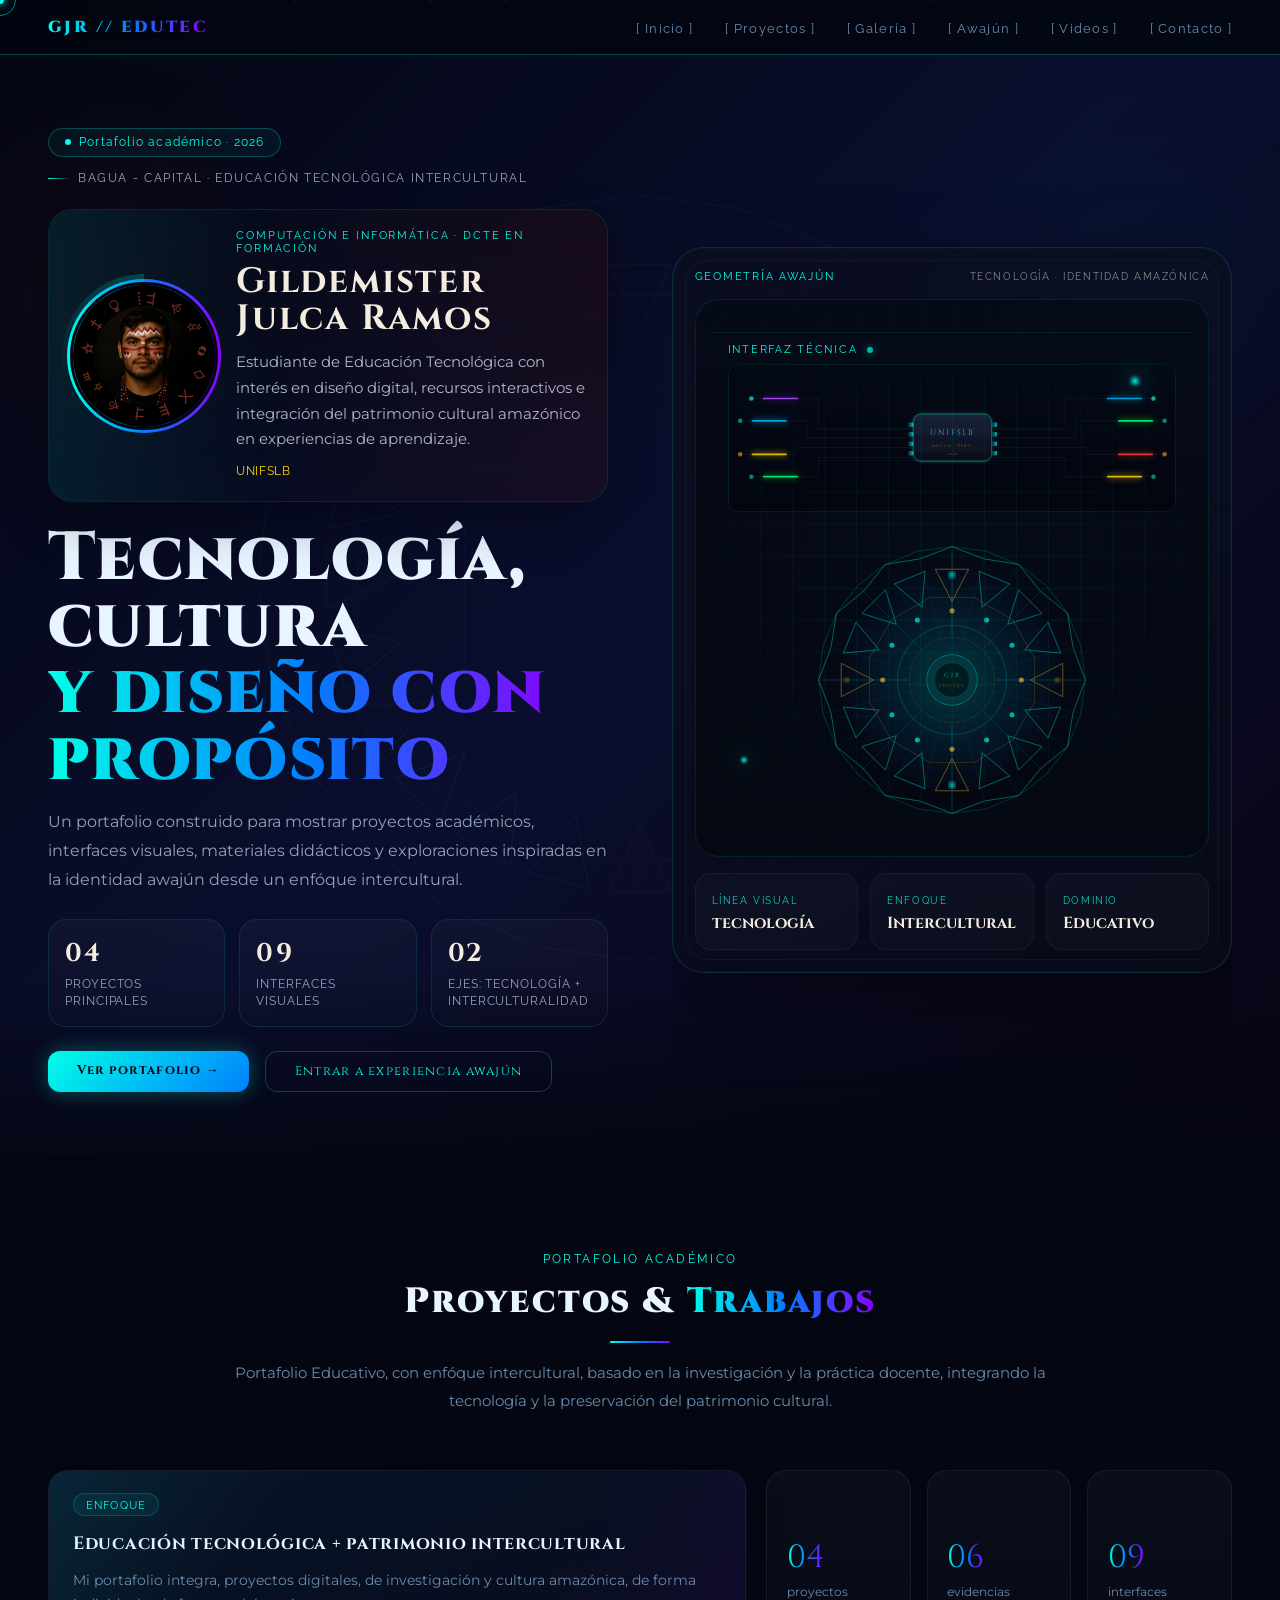
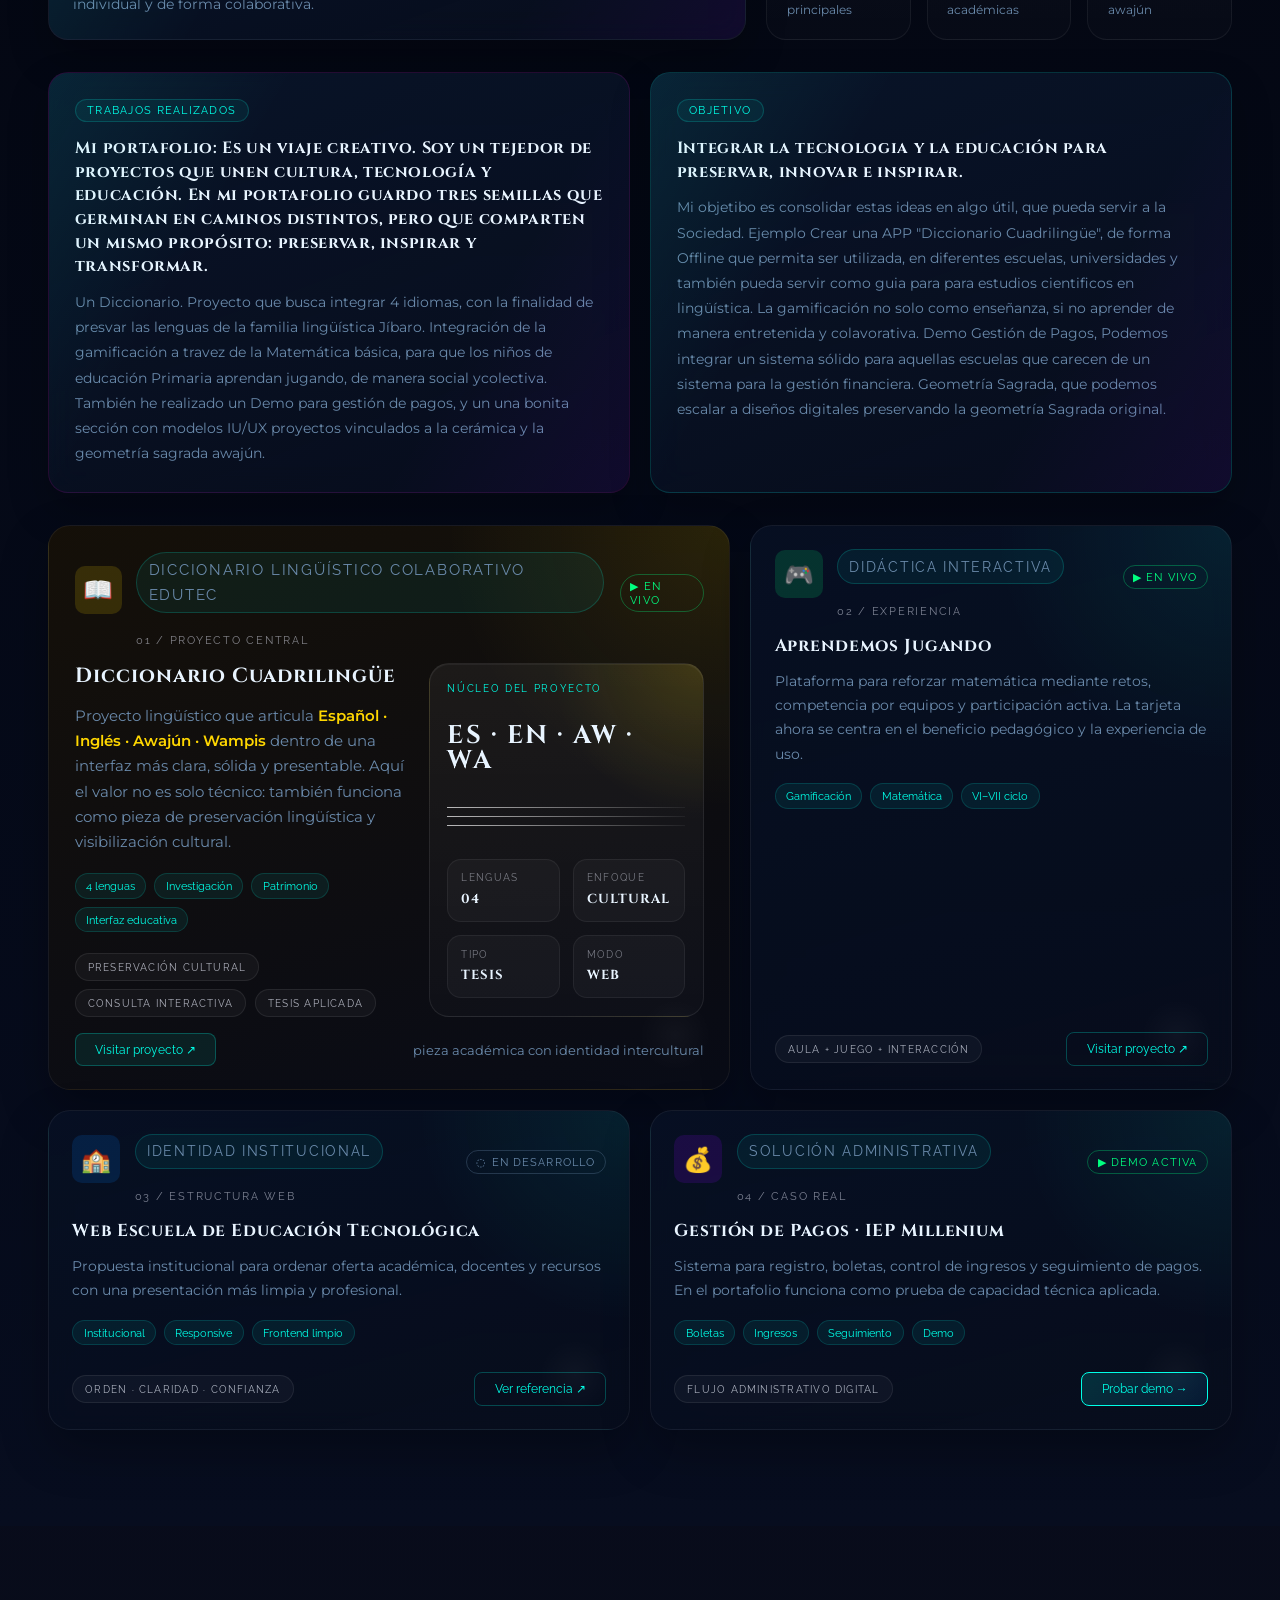
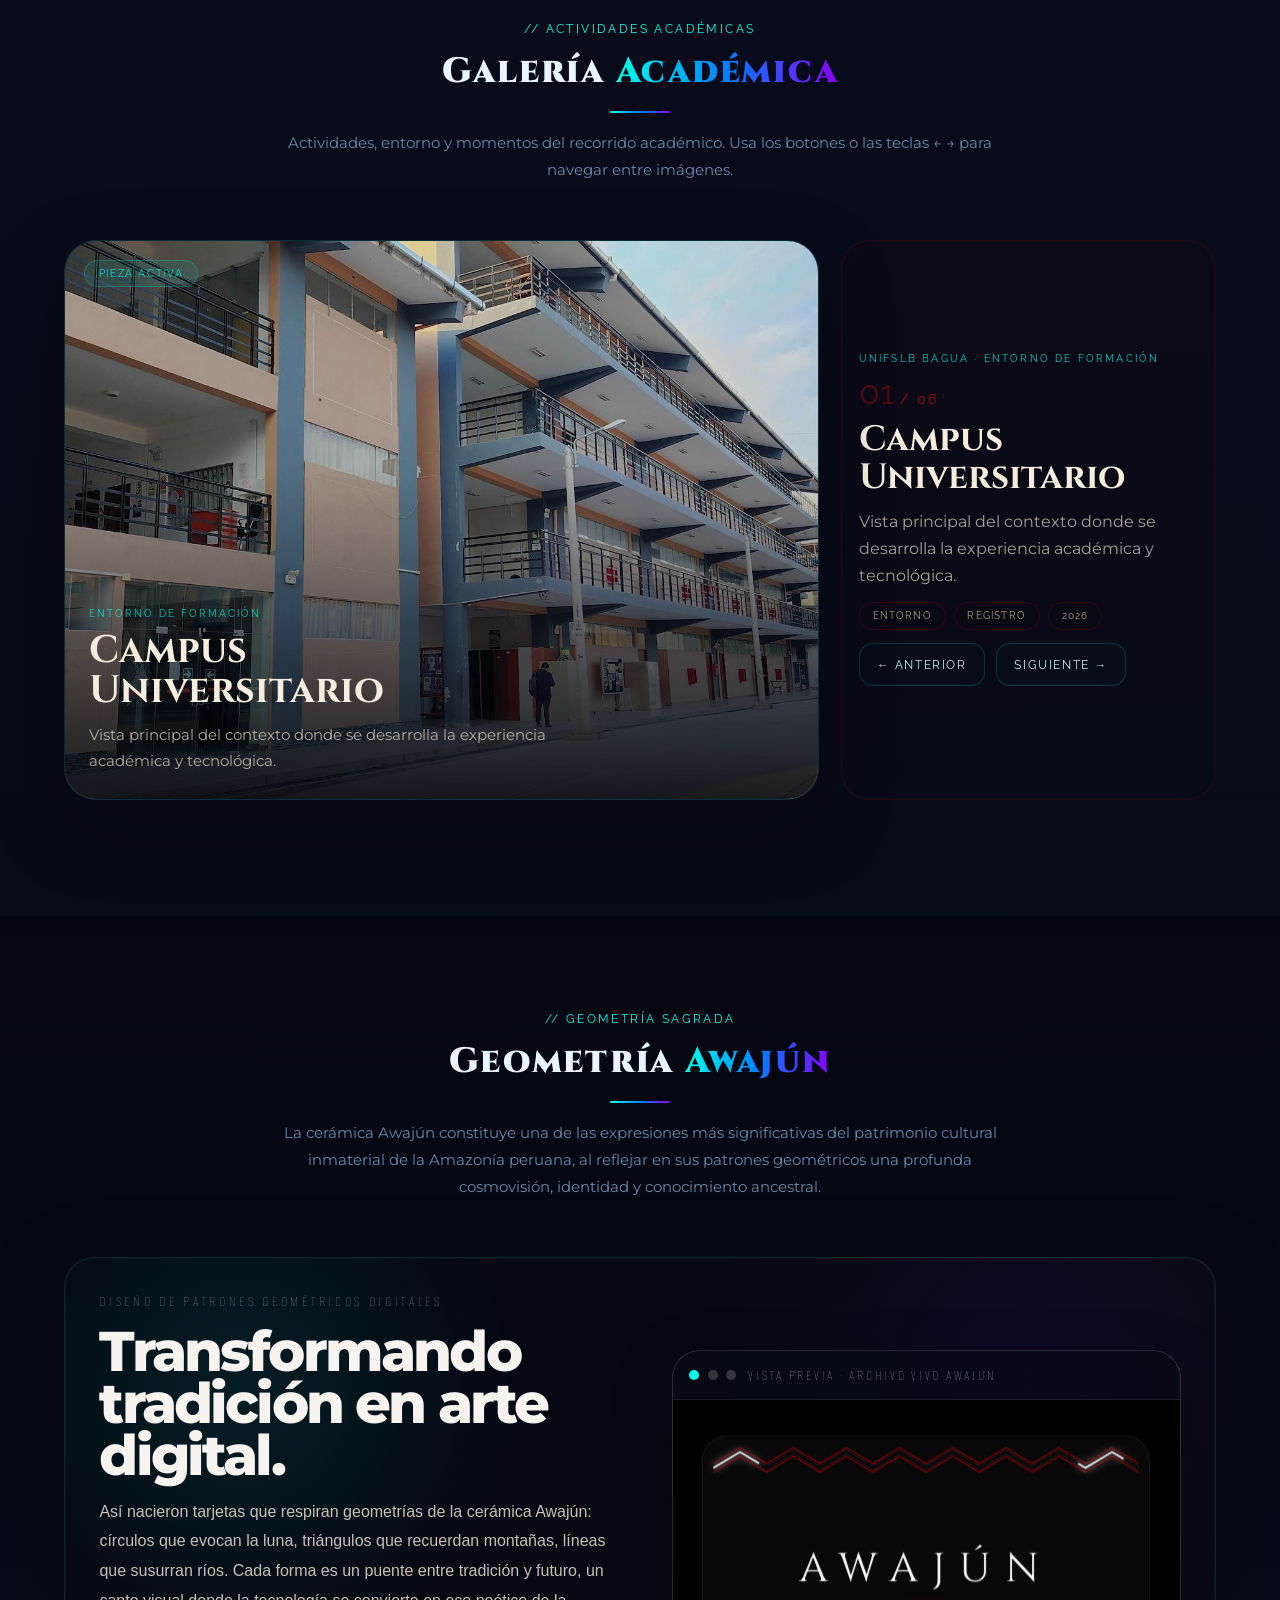
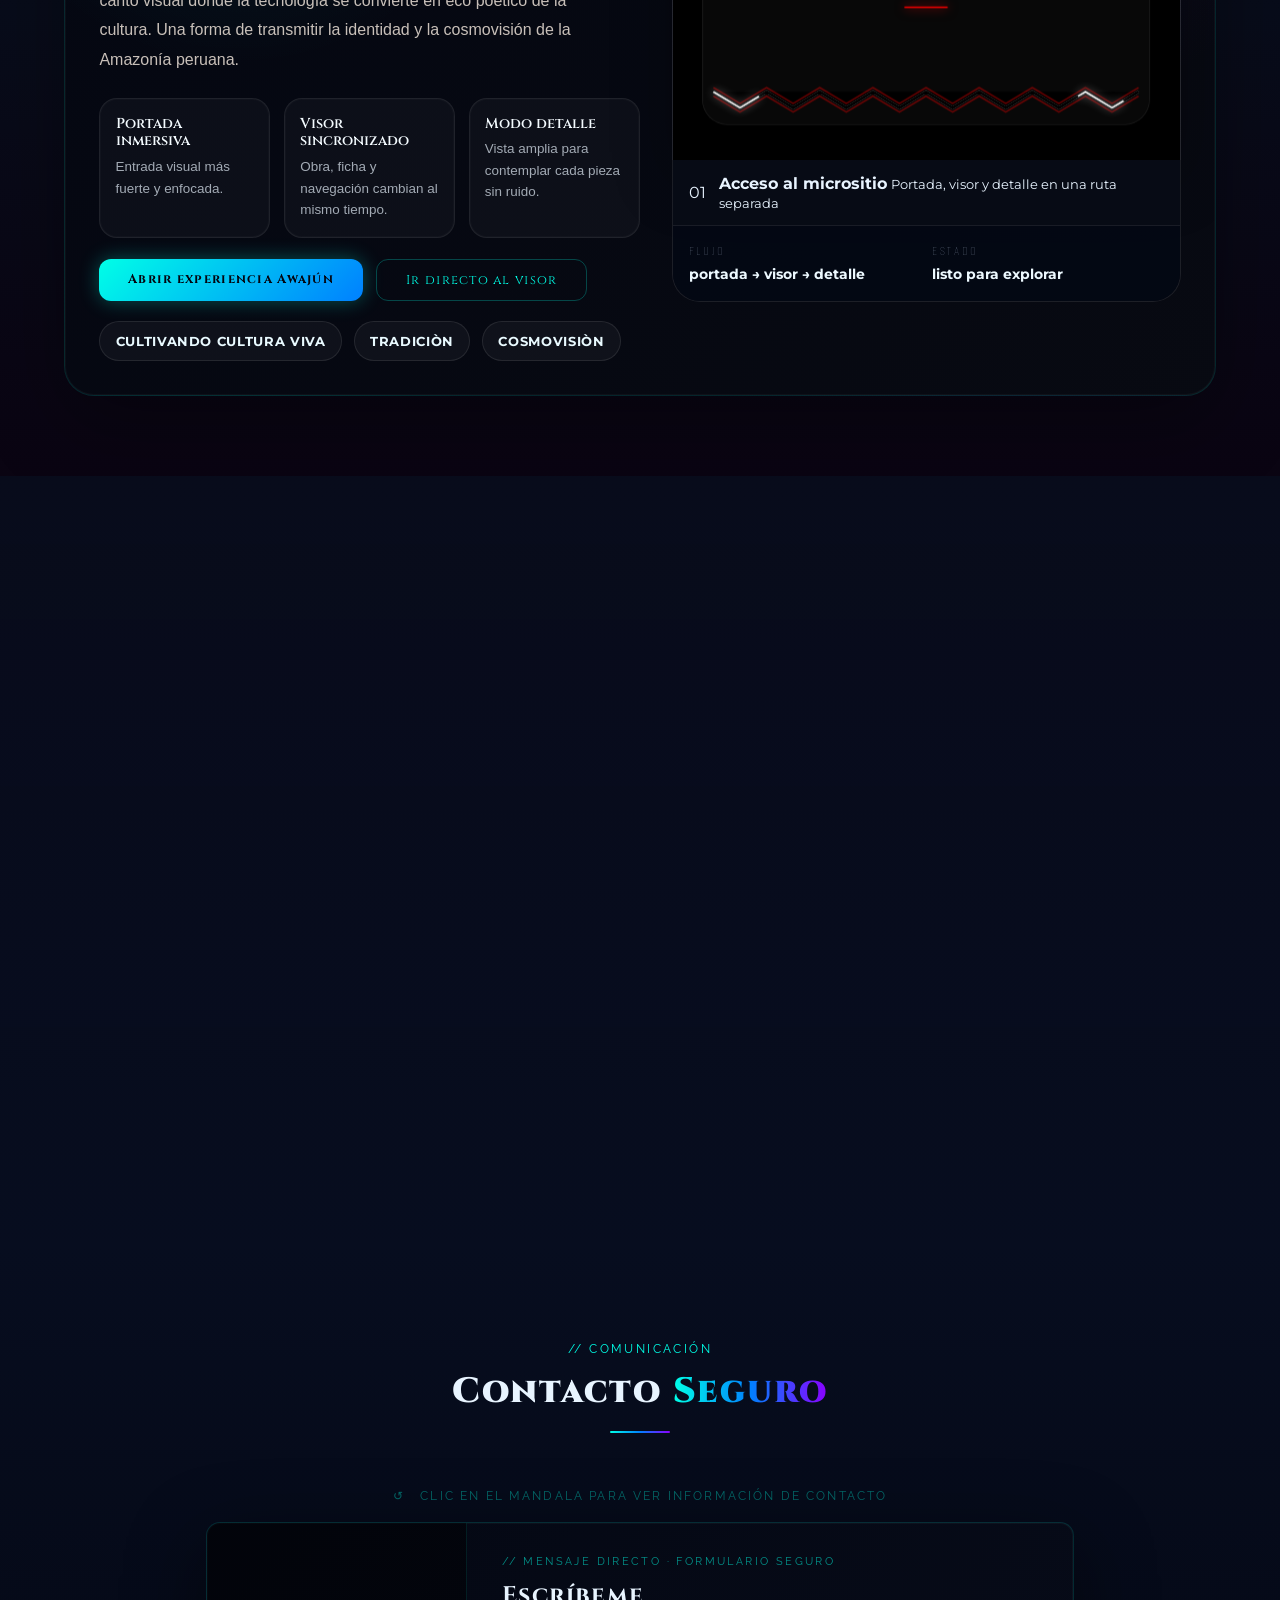
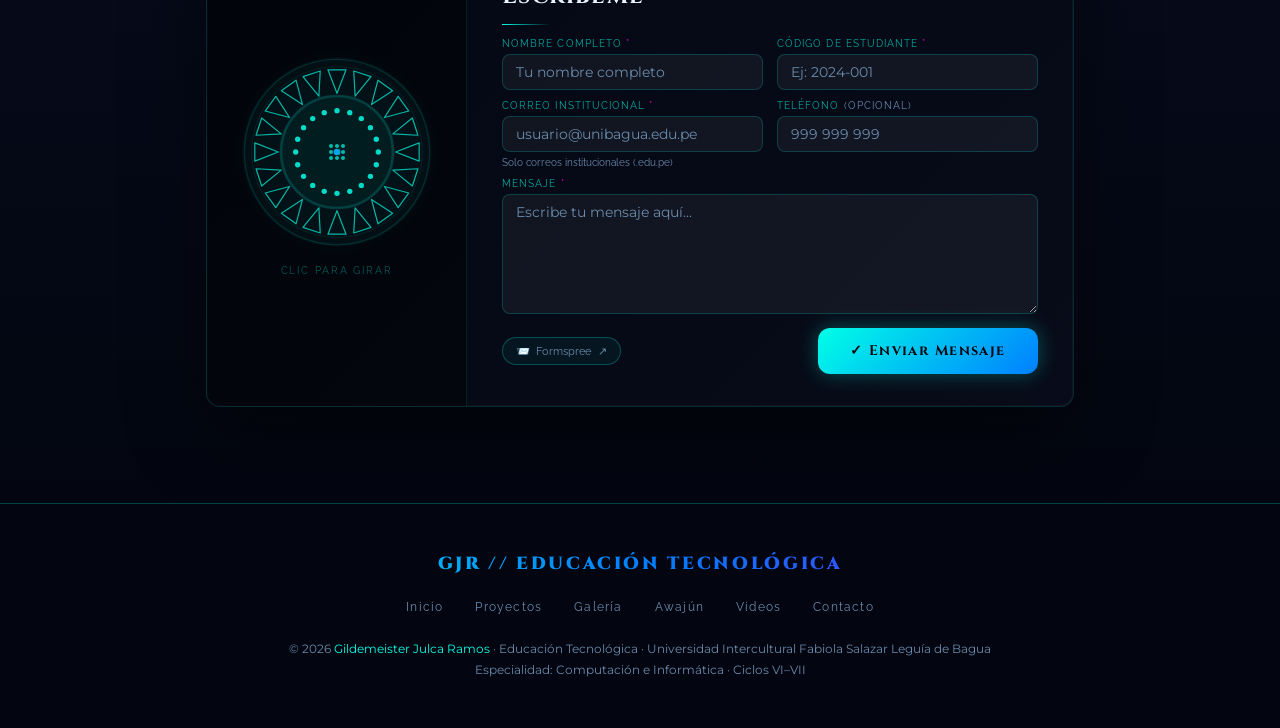
==== commit 89ed4c87: "Rename indexx.html to index.html" ====
--- a/index.html
+++ b/index.html
@@ -1042,4 +1042,4 @@
   <script src="js/scripts.js"></script>
 </body>
 
-</html>+</html>
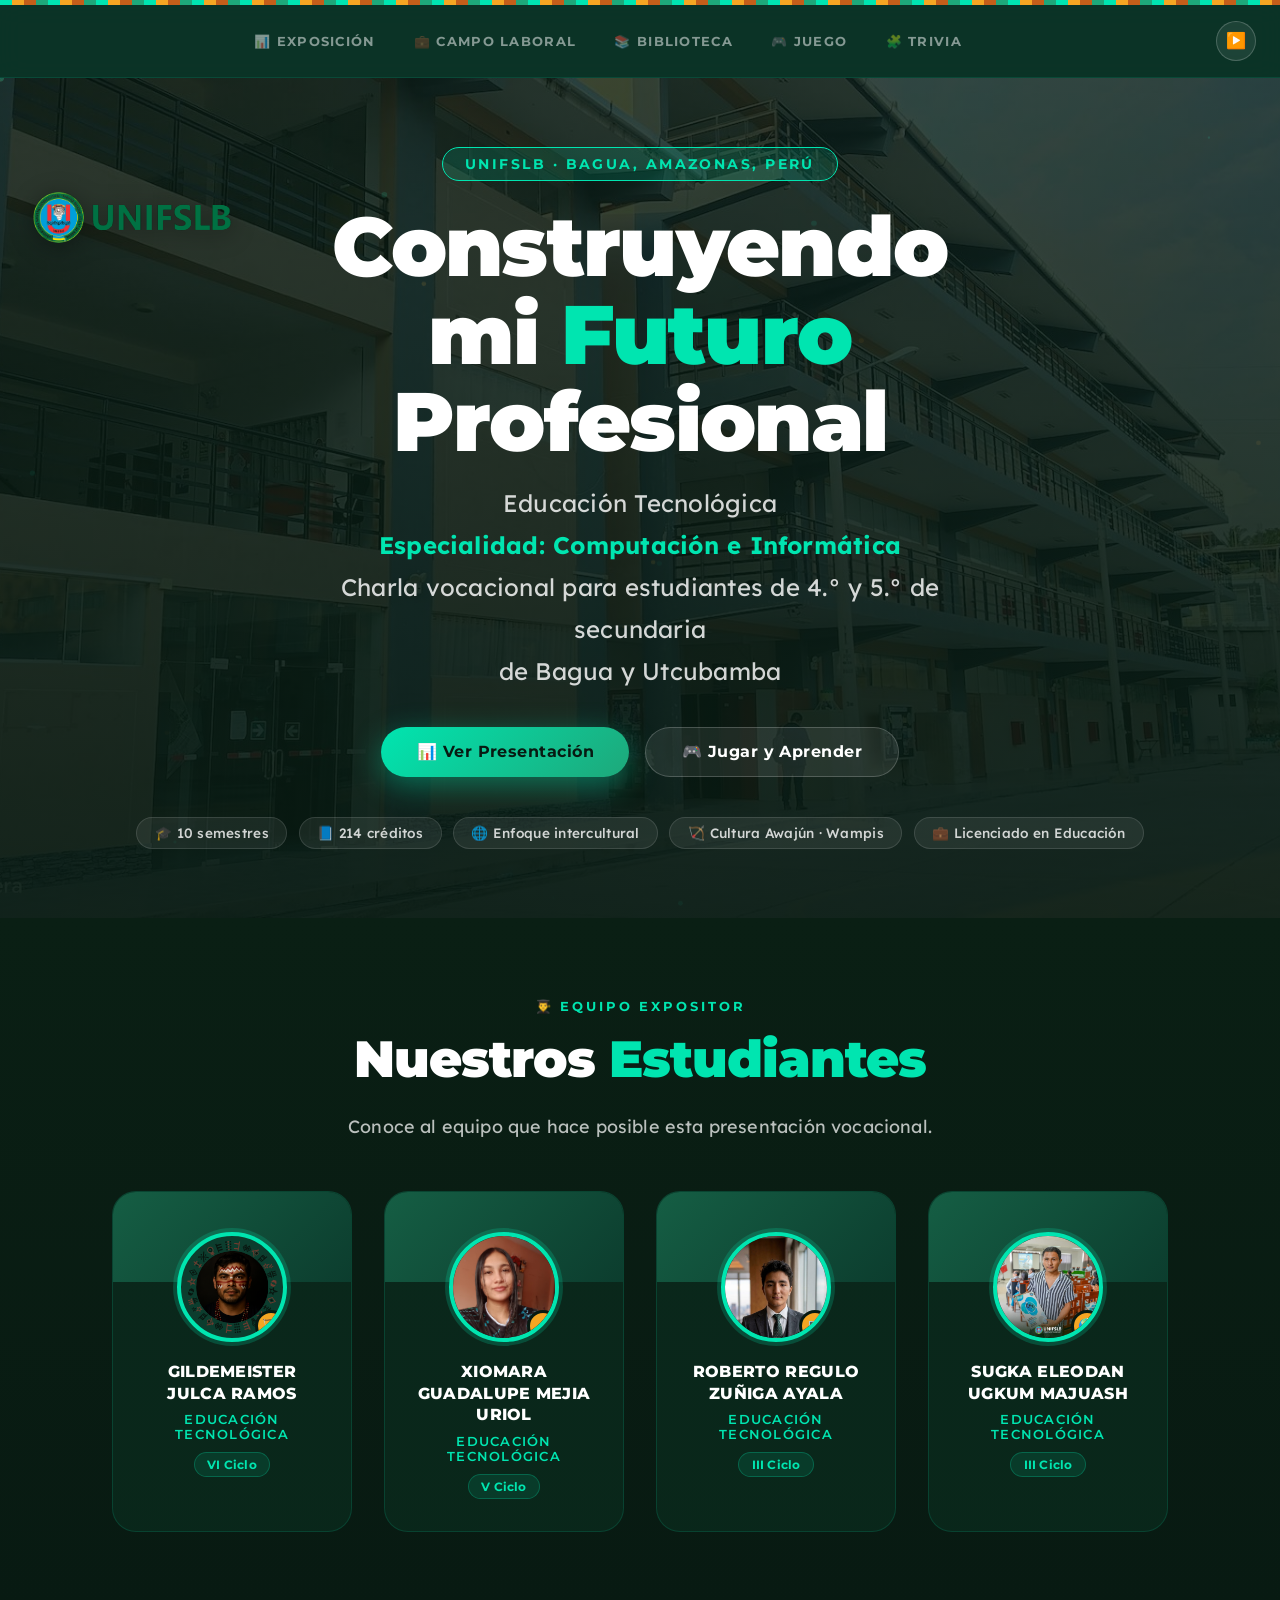
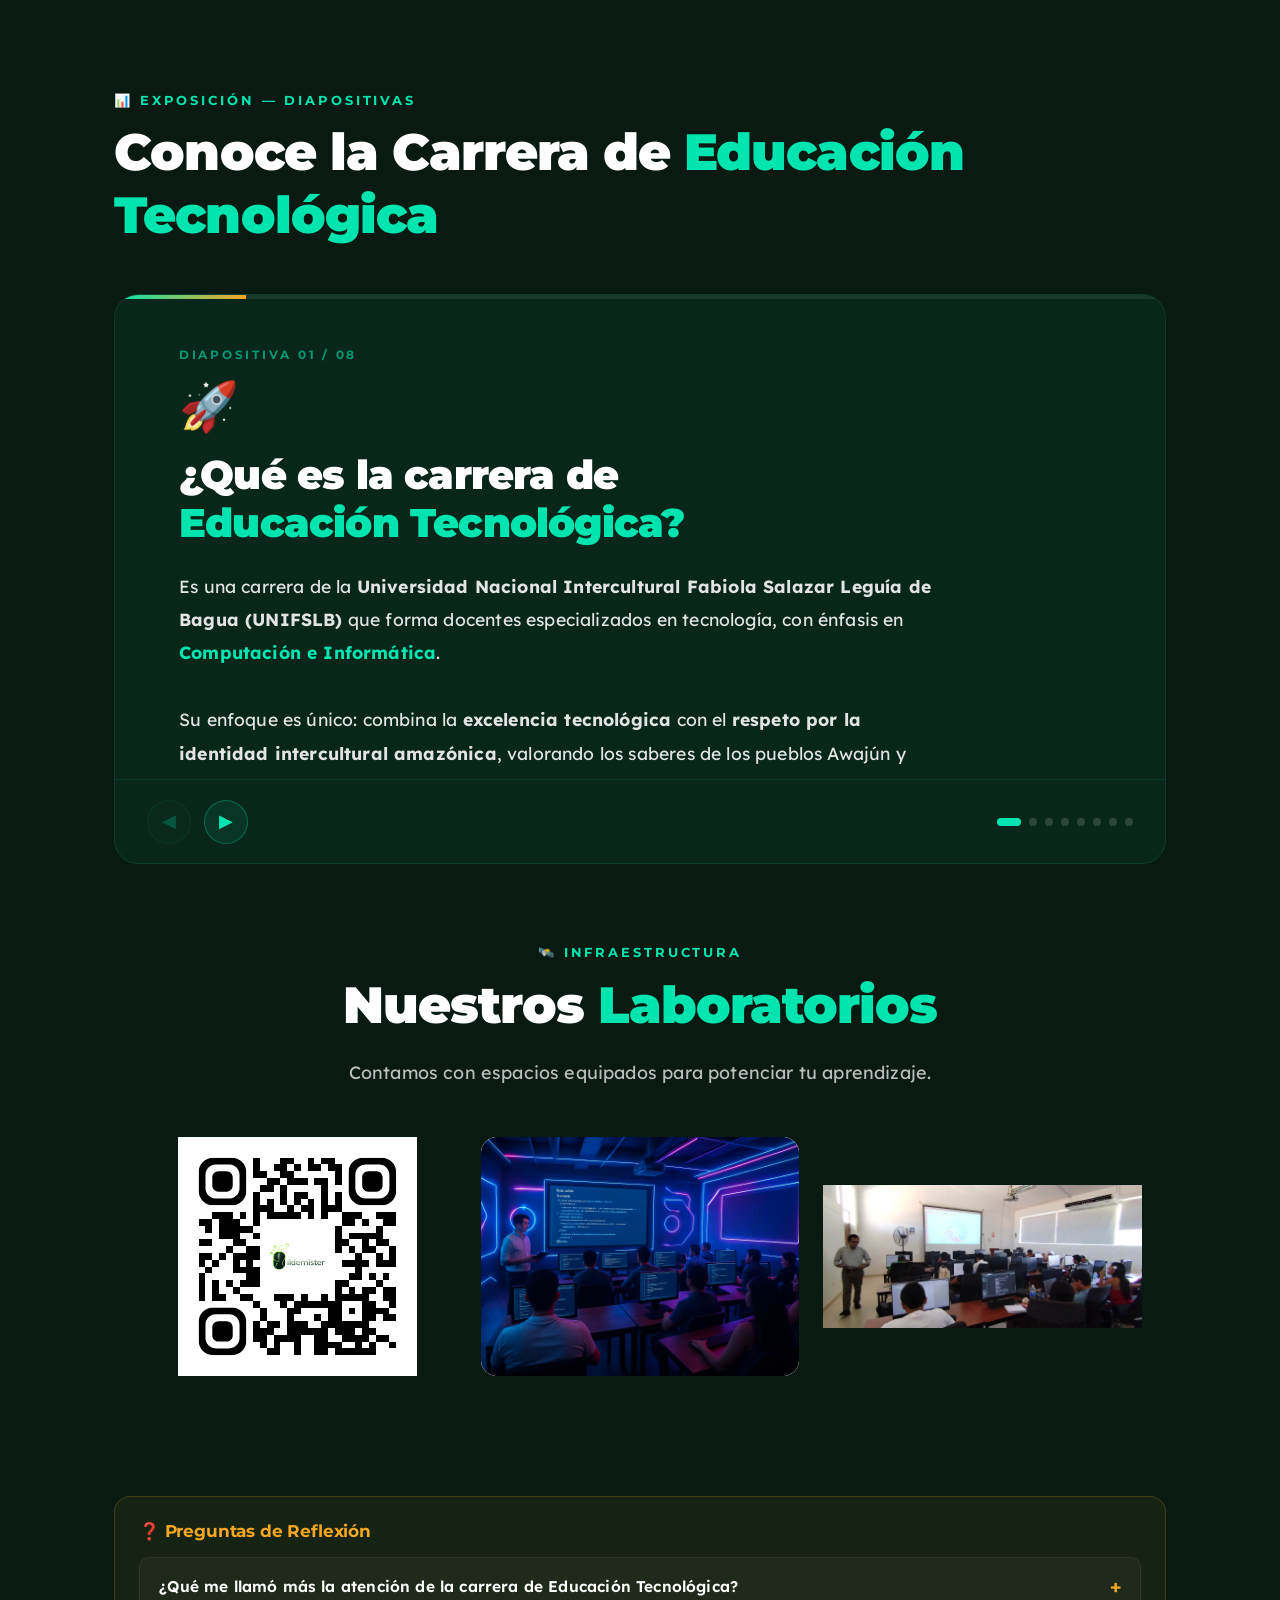
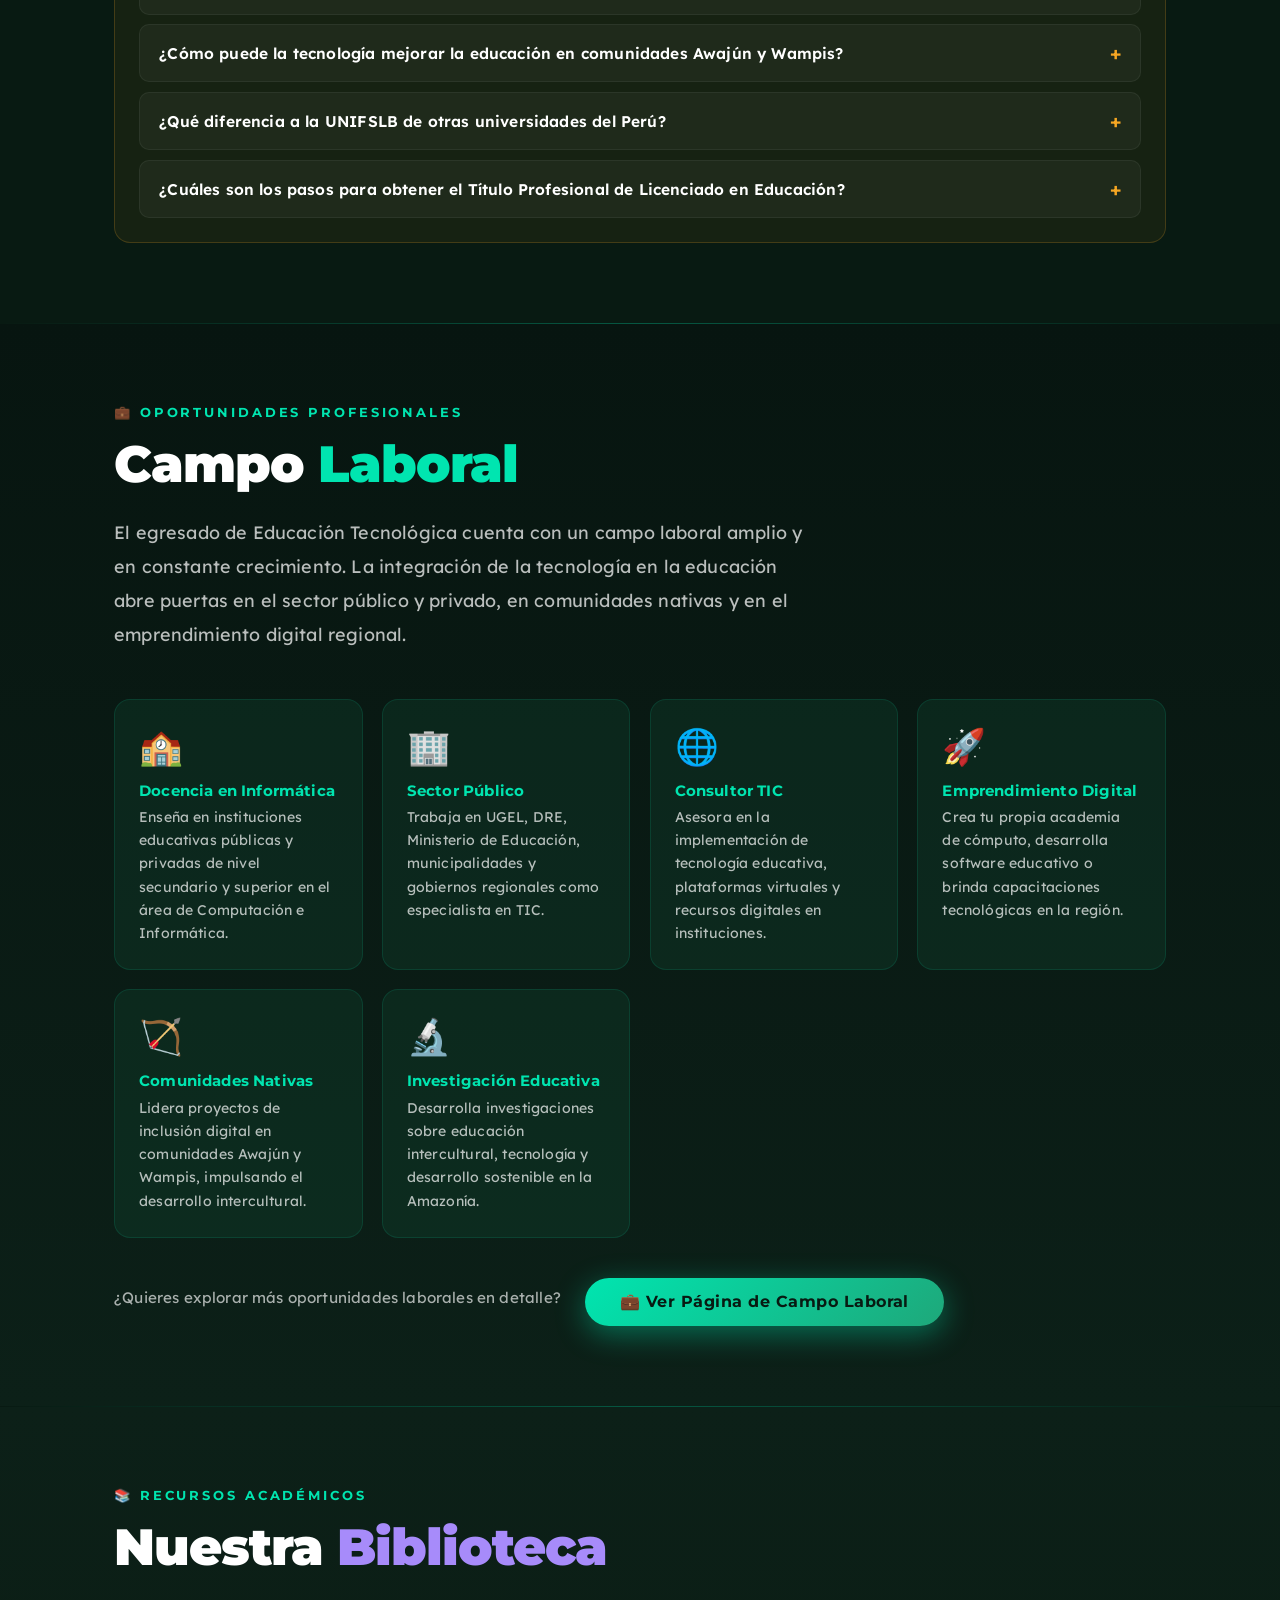
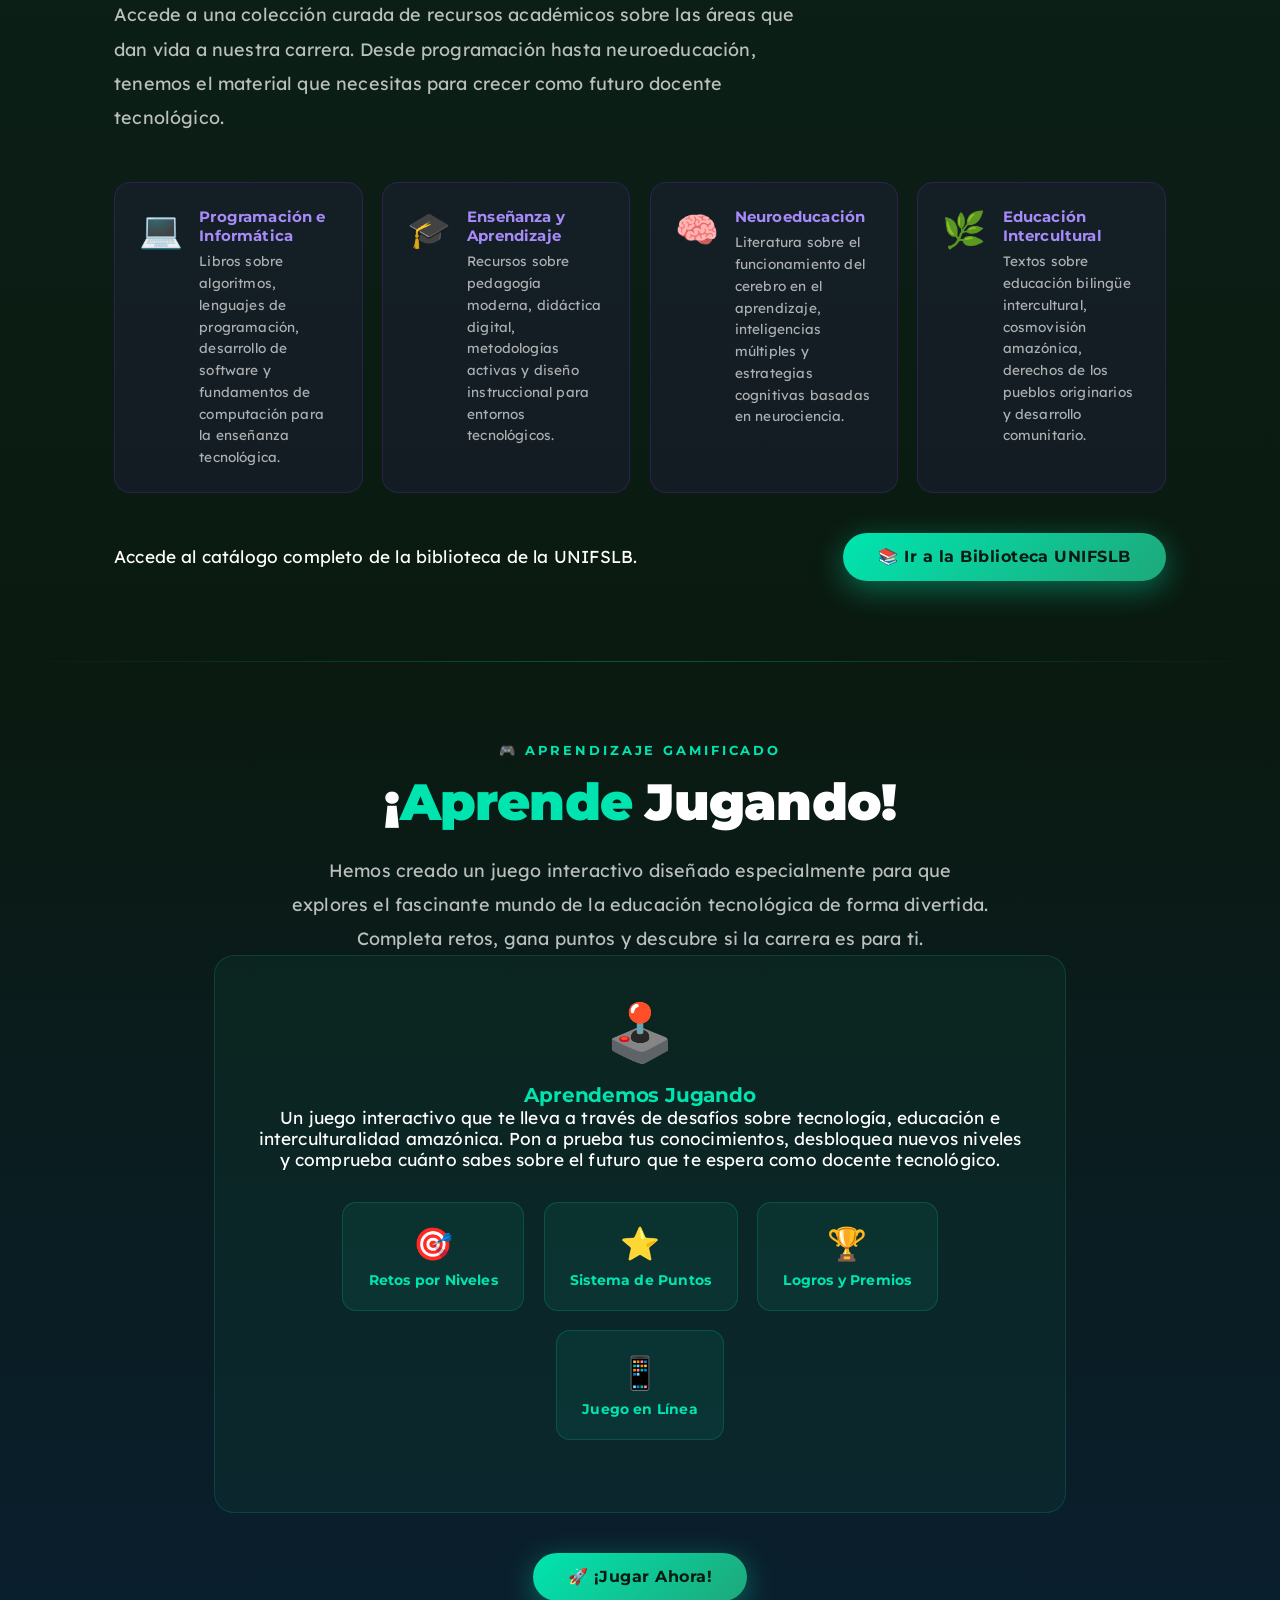
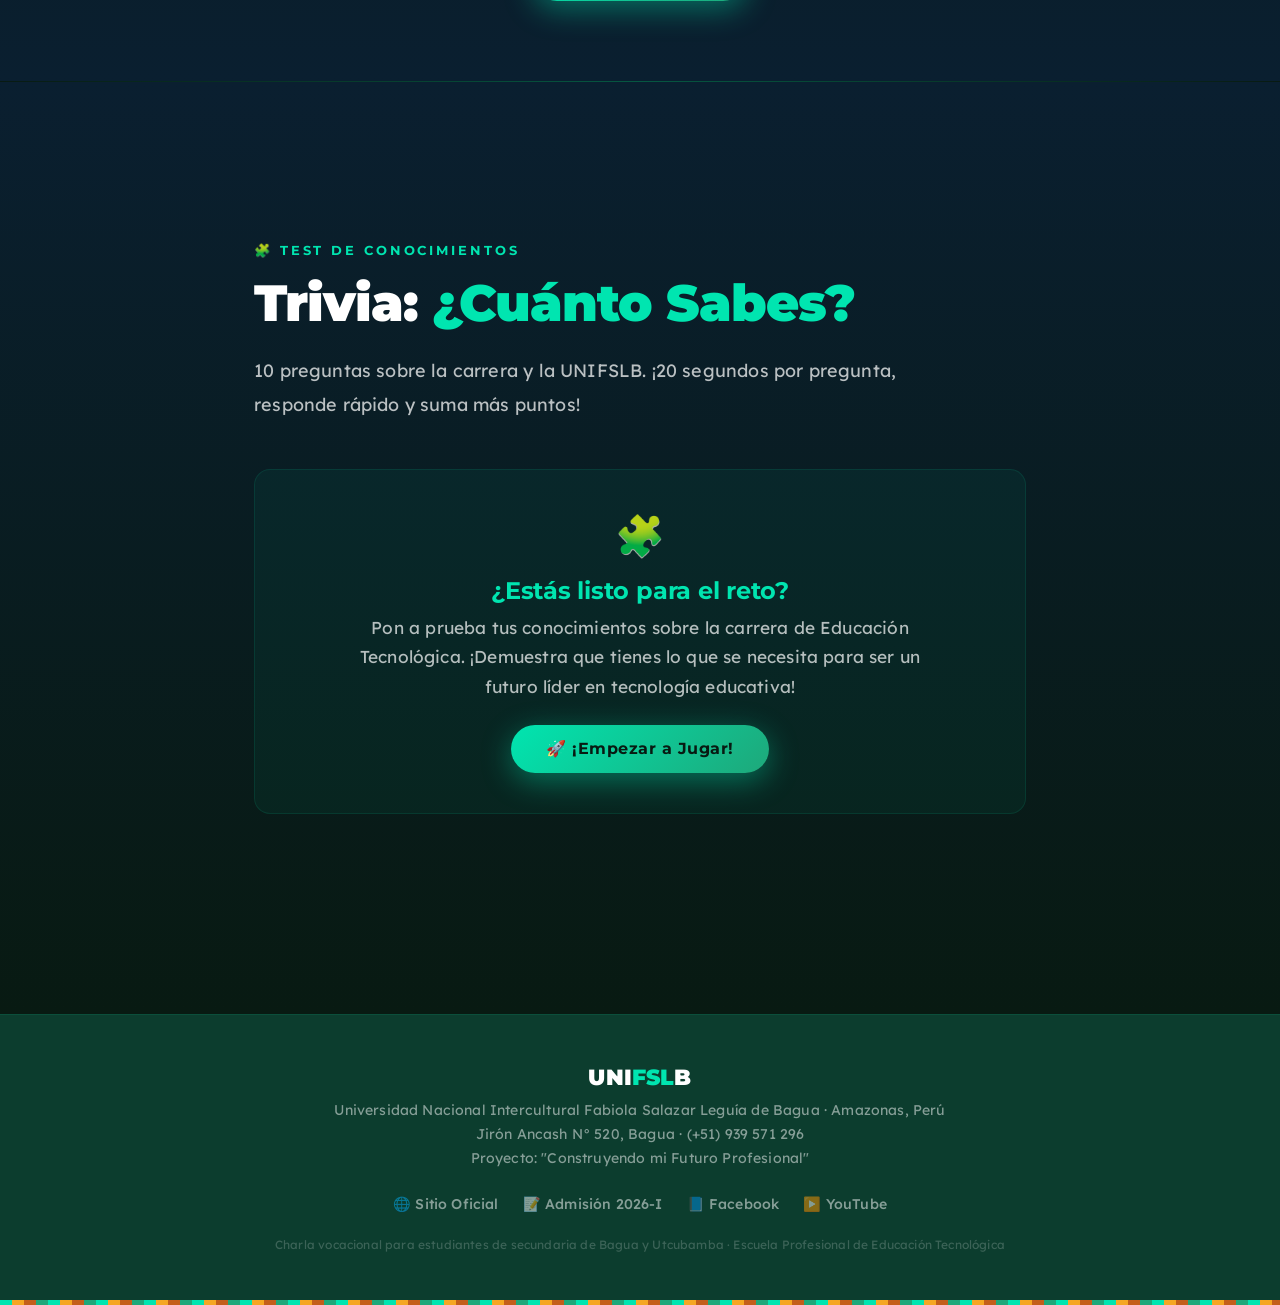
==== commit 1cd0461d: "Add files via upload" ====
--- a/index.html
+++ b/index.html
@@ -1,1045 +1,577 @@
 <!DOCTYPE html>
 <html lang="es">
-
 <head>
-  <meta charset="UTF-8">
-  <meta name="viewport" content="width=device-width, initial-scale=1.0">
-  <title>Gildemister Julca Ramos | Educación Tecnológica</title>
-  <link rel="preconnect" href="https://fonts.googleapis.com">
-  <link rel="preconnect" href="https://fonts.gstatic.com" crossorigin>
-  <link
-    href="https://fonts.googleapis.com/css2?family=Cinzel:wght@400..900&family=Raleway:ital,wght@0,100..900;1,100..900&family=Montserrat:ital,wght@0,100..900;1,100..900&family=Bungee+Hairline&family=Alumni+Sans+Pinstripe:ital@0;1&display=swap"
-    rel="stylesheet">
-  <link rel="stylesheet" href="https://cdn.jsdelivr.net/npm/swiper@11/swiper-bundle.min.css">
-  <link rel="stylesheet" href="css/styles.css">
-</head>
-
-<body>
-
-  <div class="cursor-dot" id="cursorDot"></div>
-  <div class="cursor-ring" id="cursorRing"></div>
-  <div id="toast">✓ Mensaje enviado con éxito</div>
-
-  <!-- NAVBAR -->
-  <nav id="navbar">
-    <a href="#inicio" class="nav-logo">GJR // EDUTEC</a>
-    <ul class="nav-links" id="navLinks">
-      <li><a href="#inicio">[ Inicio ]</a></li>
-      <li><a href="#proyectos">[ Proyectos ]</a></li>
-      <li><a href="#galeria">[ Galería ]</a></li>
-      <li><a href="#ceramica-awajun">[ Awajún ]</a></li>
-      <li><a href="#videos">[ Videos ]</a></li>
-      <li><a href="#contacto">[ Contacto ]</a></li>
-    </ul>
-    <div class="hamburger" id="hamburger" onclick="toggleMenu()">
-      <span></span><span></span><span></span>
-    </div>
-  </nav>
-
-  <!-- ======================================================
-       SECCIÓN 1: HERO
-  ====================================================== -->
-  <section id="inicio">
-    <div class="hero-particles" id="particles"></div>
-    <!-- Fondo geométrico Awajún -->
-    <div class="hero-geo-bg">
-      <svg viewBox="0 0 800 800" xmlns="http://www.w3.org/2000/svg">
-        <g class="hg-bg-inner">
-          <polygon id="bgPoly1" fill="none" stroke="rgba(0,255,231,1)" stroke-width="1" />
-          <polygon id="bgPoly2" fill="none" stroke="rgba(200,146,42,1)" stroke-width="1" />
-          <polygon id="bgPoly3" fill="none" stroke="rgba(0,255,231,1)" stroke-width="0.8" />
-          <g id="bgTriangles"></g>
-          <g id="bgRadials"></g>
-        </g>
-      </svg>
-    </div>
-    <div class="hero-ambient hero-ambient-left"></div>
-    <div class="hero-ambient hero-ambient-right"></div>
-    <div class="hero-content hero-content-premium">
-      <div class="hero-left">
-        <div class="hero-topline">
-          <div class="hero-badge">
-            <div class="badge-dot"></div> Portafolio académico · 2026
-          </div>
-          <span class="hero-kicker">Bagua - Capital · Educación tecnológica intercultural</span>
-        </div>
-
-        <div class="hero-identity-card">
-          <div class="hero-profile-wrapper hero-profile-premium">
-            <div class="hero-photo-frame">
-              <img src="assets/imagenes/perfil-gildemeister.png" alt="Gildemeister Julca Ramos" class="hero-photo"
-                loading="lazy"
-                onerror="this.src='data:image/svg+xml,%3Csvg xmlns=%22http://www.w3.org/2000/svg%22 width=%22160%22 height=%22160%22%3E%3Cdefs%3E%3CradialGradient id=%22g%22%3E%3Cstop offset=%220%25%22 stop-color=%22%23001f3f%22/%3E%3Cstop offset=%22100%25%22 stop-color=%22%230a0e2e%22/%3E%3C/radialGradient%3E%3C/defs%3E%3Crect width=%22160%22 height=%22160%22 rx=%2280%22 fill=%22url(%23g)%22/%3E%3Ctext x=%2280%22 y=%2292%22 font-size=%2250%22 text-anchor=%22middle%22 fill=%22%2300ffe7%22%3EGJR%3C/text%3E%3C/svg%3E'">
-            </div>
-            <div class="hero-info hero-info-premium">
-              <span class="hero-mini-label">Computación e informática · Dcte en formación</span>
-              <h1><span>Gildemister Julca Ramos</span></h1>
-              <p>Estudiante de Educación Tecnológica con interés en diseño digital, recursos interactivos e integración
-                del patrimonio cultural amazónico en experiencias de aprendizaje.</p>
-              <p class="university">UNIFSLB</p>
-            </div>
-          </div>
-        </div>
-
-        <div class="hero-copy-block">
-          <p class="hero-headline hero-headline-premium">
-            <span class="headline-line1">Tecnología, cultura</span>
-            <span class="headline-line2">y diseño con propósito</span>
-          </p>
-          <p class="hero-desc hero-desc-premium">Un portafolio construido para mostrar proyectos académicos, interfaces
-            visuales, materiales didácticos y exploraciones inspiradas en la identidad awajún desde un enfóque
-            intercultural.</p>
-        </div>
-
-        <div class="hero-metrics-strip" aria-label="Resumen del portafolio">
-          <article class="hero-metric-card">
-            <strong>04</strong>
-            <span>proyectos principales</span>
-          </article>
-          <article class="hero-metric-card">
-            <strong>09</strong>
-            <span>interfaces visuales</span>
-          </article>
-          <article class="hero-metric-card">
-            <strong>02</strong>
-            <span>ejes: tecnología + interculturalidad</span>
-          </article>
-        </div>
-
-        <div class="hero-cta">
-          <a href="#proyectos" class="btn-primary">Ver portafolio →</a>
-          <a href="awajun.html" class="btn-outline">Entrar a experiencia awajún</a>
-        </div>
-      </div>
-
-      <div class="hero-right">
-        <div class="hero-stage">
-          <div class="hero-stage-topline">
-            <span class="hero-stage-tag">Geometría Awajún</span>
-            <span class="hero-stage-note">Tecnología · Identidad Amazónica</span>
-          </div>
-
-          <div class="hero-stage-visual">
-            <div class="hero-stage-grid"></div>
-
-            <!-- ══ GEOMETRÍA AWAJÚN SVG ══ -->
-            <!-- ══ CHIP UNIFSLB ══ -->
-            <div class="hero-chip-panel">
-              <div class="hero-chip-label">
-                <span class="hero-stage-tag">interfaz técnica</span>
-                <span class="hero-chip-dot"></span>
-              </div>
-              <div class="hero-chip-svg-wrap">
-                <svg class="hero-chip-svg" viewBox="0 0 800 260" xmlns="http://www.w3.org/2000/svg">
-                  <defs>
-                    <linearGradient id="chipG2" x1="0" y1="0" x2="0" y2="1">
-                      <stop offset="0%" stop-color="#1a2238" />
-                      <stop offset="100%" stop-color="#0a0e1a" />
-                    </linearGradient>
-                    <linearGradient id="textG2" x1="0" y1="0" x2="0" y2="1">
-                      <stop offset="0%" stop-color="rgba(0,255,231,0.95)" />
-                      <stop offset="100%" stop-color="rgba(0,180,255,0.75)" />
-                    </linearGradient>
-                    <linearGradient id="pinG2" x1="1" y1="0" x2="0" y2="0">
-                      <stop offset="0%" stop-color="rgba(0,255,231,0.8)" />
-                      <stop offset="50%" stop-color="rgba(0,180,200,0.5)" />
-                      <stop offset="100%" stop-color="rgba(0,100,150,0.3)" />
-                    </linearGradient>
-                    <filter id="chipGlow2">
-                      <feGaussianBlur stdDeviation="2.5" result="blur" />
-                      <feComposite in="SourceGraphic" in2="blur" operator="over" />
-                    </filter>
-                  </defs>
-
-                  <!-- Trazas izquierda -->
-                  <path d="M40  60 H160 V115 H326" class="trace-bg" />
-                  <path d="M40  60 H160 V115 H326" class="trace-flow purple" />
-                  <path d="M20 100 H140 V130 H326" class="trace-bg" />
-                  <path d="M20 100 H140 V130 H326" class="trace-flow blue" />
-                  <path d="M20 160 H120 V148 H326" class="trace-bg" />
-                  <path d="M20 160 H120 V148 H326" class="trace-flow yellow" />
-                  <path d="M40 200 H160 V166 H326" class="trace-bg" />
-                  <path d="M40 200 H160 V166 H326" class="trace-flow green" />
-
-                  <!-- Trazas derecha -->
-                  <path d="M760  60 H600 V115 H474" class="trace-bg" />
-                  <path d="M760  60 H600 V115 H474" class="trace-flow blue" />
-                  <path d="M780 100 H620 V130 H474" class="trace-bg" />
-                  <path d="M780 100 H620 V130 H474" class="trace-flow green" />
-                  <path d="M780 160 H640 V148 H474" class="trace-bg" />
-                  <path d="M780 160 H640 V148 H474" class="trace-flow red" />
-                  <path d="M760 200 H600 V166 H474" class="trace-bg" />
-                  <path d="M760 200 H600 V166 H474" class="trace-flow yellow" />
-
-                  <!-- Chip body -->
-                  <rect x="330" y="88" width="140" height="84" rx="14" fill="url(#chipG2)" stroke="rgba(0,255,231,0.35)"
-                    stroke-width="1.5" filter="url(#chipGlow2)" />
-                  <!-- Pines izquierda -->
-                  <rect x="320" y="103" width="10" height="8" fill="url(#pinG2)" rx="2" />
-                  <rect x="320" y="120" width="10" height="8" fill="url(#pinG2)" rx="2" />
-                  <rect x="320" y="137" width="10" height="8" fill="url(#pinG2)" rx="2" />
-                  <rect x="320" y="154" width="10" height="8" fill="url(#pinG2)" rx="2" />
-                  <!-- Pines derecha -->
-                  <rect x="470" y="103" width="10" height="8" fill="url(#pinG2)" rx="2" />
-                  <rect x="470" y="120" width="10" height="8" fill="url(#pinG2)" rx="2" />
-                  <rect x="470" y="137" width="10" height="8" fill="url(#pinG2)" rx="2" />
-                  <rect x="470" y="154" width="10" height="8" fill="url(#pinG2)" rx="2" />
-
-                  <!-- Texto chip -->
-                  <text x="400" y="126" font-family="'Cinzel',serif" font-size="14" fill="url(#textG2)"
-                    text-anchor="middle" letter-spacing="3">UNIFSLB</text>
-                  <text x="400" y="147" font-family="'Cinzel',serif" font-size="7" fill="rgba(200,146,42,0.7)"
-                    text-anchor="middle" letter-spacing="2">BAGUA · PERÚ</text>
-                  <text x="400" y="161" font-family="monospace" font-size="6.5" fill="rgba(0,255,231,0.4)"
-                    text-anchor="middle" letter-spacing="1">2026</text>
-
-                  <!-- Puntos terminales -->
-                  <circle cx="40" cy="60" r="4" fill="rgba(0,255,231,0.7)" />
-                  <circle cx="20" cy="100" r="4" fill="rgba(0,255,231,0.5)" />
-                  <circle cx="20" cy="160" r="4" fill="rgba(200,146,42,0.7)" />
-                  <circle cx="40" cy="200" r="4" fill="rgba(0,255,231,0.5)" />
-                  <circle cx="760" cy="60" r="4" fill="rgba(0,255,231,0.7)" />
-                  <circle cx="780" cy="100" r="4" fill="rgba(0,255,231,0.5)" />
-                  <circle cx="780" cy="160" r="4" fill="rgba(200,146,42,0.7)" />
-                  <circle cx="760" cy="200" r="4" fill="rgba(0,255,231,0.5)" />
-                </svg>
-              </div>
-            </div>
-
-
-            <!-- ══ GEOMETRÍA AWAJÚN ══ -->
-            <svg class="hero-geo-svg" viewBox="0 0 480 480" xmlns="http://www.w3.org/2000/svg">
-              <defs>
-                <radialGradient id="hgGlow" cx="50%" cy="50%" r="50%">
-                  <stop offset="0%" stop-color="rgba(0,255,231,0.18)" />
-                  <stop offset="60%" stop-color="rgba(0,150,255,0.06)" />
-                  <stop offset="100%" stop-color="rgba(0,0,0,0)" />
-                </radialGradient>
-                <filter id="hgBlur">
-                  <feGaussianBlur stdDeviation="3.5" />
-                </filter>
-              </defs>
-
-              <!-- Glow central -->
-              <circle cx="240" cy="240" r="200" fill="url(#hgGlow)" filter="url(#hgBlur)" />
-
-              <!-- Ring exterior: hexágono suave 24-lados -->
-              <g class="hg-ring-outer" style="transform-origin:240px 240px">
-                <polygon id="hgOuter" fill="none" stroke="rgba(0,255,231,0.22)" stroke-width="1.2" />
-              </g>
-
-              <!-- Zigzag Awajún ring exterior -->
-              <polyline class="hg-zigzag" id="hgZigzag" fill="none" stroke="rgba(0,255,231,0.35)" stroke-width="1.5"
-                stroke-linejoin="round" />
-
-              <!-- Ring medio -->
-              <g class="hg-ring-mid" style="transform-origin:240px 240px">
-                <polygon id="hgMid" fill="none" stroke="rgba(200,146,42,0.28)" stroke-width="1.2" />
-              </g>
-
-              <!-- Triángulos radiales (16) -->
-              <g id="hgTriangles"></g>
-
-              <!-- Ring interior -->
-              <circle cx="240" cy="240" r="82" fill="none" stroke="rgba(0,255,231,0.18)" stroke-width="1.5" />
-              <circle cx="240" cy="240" r="64" fill="none" stroke="rgba(200,146,42,0.20)" stroke-width="1" />
-
-              <!-- Puntos de cruce (12) -->
-              <g id="hgDots"></g>
-
-              <!-- Núcleo -->
-              <circle cx="240" cy="240" r="38" fill="rgba(0,255,231,0.04)" stroke="rgba(0,255,231,0.30)"
-                stroke-width="1.5" />
-              <circle cx="240" cy="240" r="26" fill="rgba(0,0,0,0.5)" stroke="rgba(0,255,231,0.15)" stroke-width="1" />
-
-              <!-- Texto central -->
-              <text x="240" y="236" text-anchor="middle" font-family="'Cinzel',serif" font-size="9"
-                fill="rgba(0,255,231,0.75)" letter-spacing="3">GJR</text>
-              <text x="240" y="250" text-anchor="middle" font-family="'Cinzel',serif" font-size="6.5"
-                fill="rgba(200,146,42,0.65)" letter-spacing="2">EDUTEC</text>
-
-              <!-- Líneas radiales finas -->
-              <g id="hgRadials"></g>
-
-              <!-- Orbes de acento -->
-              <circle class="hg-orb" cx="240" cy="82" r="4.5" fill="rgba(0,255,231,0.9)" filter="url(#hgBlur)" />
-              <circle class="hg-orb" cx="240" cy="398" r="4.5" fill="rgba(0,255,231,0.9)" filter="url(#hgBlur)" />
-              <circle class="hg-orb" cx="82" cy="240" r="3.5" fill="rgba(200,146,42,0.8)" filter="url(#hgBlur)" />
-              <circle class="hg-orb" cx="398" cy="240" r="3.5" fill="rgba(200,146,42,0.8)" filter="url(#hgBlur)" />
-            </svg>
-
-            <div class="hero-stage-orb hero-stage-orb-a"></div>
-            <div class="hero-stage-orb hero-stage-orb-b"></div>
-          </div>
-
-          <div class="hero-stage-footer">
-            <article class="hero-stage-stat">
-              <span>línea visual</span>
-              <strong>tecnología</strong>
-            </article>
-            <article class="hero-stage-stat">
-              <span>enfoque</span>
-              <strong>Intercultural</strong>
-            </article>
-            <article class="hero-stage-stat">
-              <span>Dominio</span>
-              <strong>Educativo</strong>
-            </article>
-          </div>
-        </div>
-      </div>
-    </div>
-  </section>
-
-  <!-- ======================================================
-       SECCIÓN 2: PROYECTOS
-  ====================================================== -->
-  <section id="proyectos">
-    <div class="section-header reveal">
-      <span class="section-tag">Portafolio Académico</span>
-      <h2 class="section-title">Proyectos &amp; <span>Trabajos</span></h2>
-      <div class="section-line"></div>
-      <p class="section-lead project-section-lead">Portafolio Educativo, con enfóque intercultural, basado en la
-        investigación y la práctica docente, integrando la tecnología y la preservación del patrimonio cultural.</p>
-    </div>
-
-    <div class="portfolio-overview reveal">
-      <div class="overview-card">
-        <span class="overview-label">Enfoque</span>
-        <strong>Educación tecnológica + patrimonio intercultural</strong>
-        <p>Mi portafolio integra, proyectos digitales, de investigación y cultura amazónica, de forma individual y de
-          forma colaborativa.</p>
-      </div>
-      <div class="overview-metrics">
-        <div class="metric-box"><span class="metric-value">04</span><span class="metric-label">proyectos
-            principales</span></div>
-        <div class="metric-box"><span class="metric-value">06</span><span class="metric-label">evidencias
-            académicas</span></div>
-        <div class="metric-box"><span class="metric-value">09</span><span class="metric-label">interfaces awajún</span>
-        </div>
-      </div>
-    </div>
-
-    <div class="portfolio-purpose reveal">
-      <article class="purpose-card purpose-problem">
-        <span class="purpose-kicker">TRABAJOS REALIZADOS</span>
-        <h3>Mi portafolio: Es un viaje creativo.
-          Soy un tejedor de proyectos que unen cultura, tecnología y educación. En mi portafolio guardo tres semillas
-          que germinan en caminos distintos, pero que comparten un mismo propósito: preservar, inspirar y transformar.
-        </h3>
-        <p>Un Diccionario. Proyecto que busca integrar 4 idiomas, con la finalidad de presvar las lenguas de la familia
-          lingüística Jíbaro.
-          Integración de la gamificación a travez de la Matemática básica, para que los niños de educación Primaria
-          aprendan jugando, de manera social ycolectiva.
-          También he realizado un Demo para gestión de pagos, y un una bonita sección con modelos IU/UX proyectos
-          vinculados a la cerámica y la geometría sagrada awajún.</p>
-      </article>
-      <article class="purpose-card purpose-goal">
-        <span class="purpose-kicker">Objetivo</span>
-        <h3>Integrar la tecnologia y la educación para preservar, innovar e inspirar.</h3>
-        <p>Mi objetibo es consolidar estas ideas en algo útil, que pueda servir a la Sociedad. Ejemplo Crear una APP
-          "Diccionario Cuadrilingüe", de forma Offline que permita ser utilizada, en diferentes escuelas, universidades
-          y también pueda servir como guia para para estudios cientificos en lingüística.
-          La gamificación no solo como enseñanza, si no aprender de manera entretenida y colavorativa.
-          Demo Gestión de Pagos, Podemos integrar un sistema sólido para aquellas escuelas que carecen de un sistema
-          para la gestión financiera.
-          Geometría Sagrada, que podemos escalar a diseños digitales preservando la geometría Sagrada original.</p>
-      </article>
-    </div>
-
-    <div class="projects-grid">
-      <article class="project-card reveal project-card-clean project-card-featured project-card-gold">
-        <div class="project-card-top">
-          <div class="project-card-headline">
-            <div class="project-icon icon-gold">📖</div>
-            <div>
-              <p class="project-mini-label">Diccionario lingüístico Colaborativo EDUTEC</p>
-              <span class="project-card-index">01 / proyecto central</span>
-            </div>
-          </div>
-          <span class="project-tag tag-live">▶ EN VIVO</span>
-        </div>
-
-        <div class="project-featured-body">
-          <div class="project-copy">
-            <h3>Diccionario Cuadrilingüe</h3>
-            <p>Proyecto lingüístico que articula <span class="accent-gold">Español · Inglés · Awajún · Wampis</span>
-              dentro de una interfaz más clara, sólida y presentable. Aquí el valor no es solo técnico: también funciona
-              como pieza de preservación lingüística y visibilización cultural.</p>
-            <div class="project-highlights">
-              <span class="highlight">4 lenguas</span><span class="highlight">Investigación</span>
-              <span class="highlight">Patrimonio</span><span class="highlight">Interfaz educativa</span>
-            </div>
-            <div class="project-meta-row">
-              <span>Preservación cultural</span>
-              <span>Consulta interactiva</span>
-              <span>Tesis aplicada</span>
-            </div>
-          </div>
-
-          <div class="project-preview-card">
-            <span class="project-preview-kicker">núcleo del proyecto</span>
-            <strong class="project-preview-title">ES · EN · AW · WA</strong>
-            <div class="project-preview-lines">
-              <span></span><span></span><span></span>
-            </div>
-            <div class="project-preview-grid">
-              <div><small>lenguas</small><strong>04</strong></div>
-              <div><small>enfoque</small><strong>cultural</strong></div>
-              <div><small>tipo</small><strong>tesis</strong></div>
-              <div><small>modo</small><strong>web</strong></div>
-            </div>
-          </div>
-        </div>
-
-        <div class="project-actions">
-          <a href="https://julcajhimy-tech.github.io/diccionario-awajun-wampis/" target="_blank" rel="noopener"
-            class="btn-project btn-project-primary">Visitar proyecto ↗</a>
-          <span class="project-inline-note">pieza académica con identidad intercultural</span>
-        </div>
-      </article>
-
-      <article class="project-card reveal project-card-clean project-card-side">
-        <div class="project-card-top">
-          <div class="project-card-headline">
-            <div class="project-icon icon-green">🎮</div>
-            <div>
-              <p class="project-mini-label">didáctica interactiva</p>
-              <span class="project-card-index">02 / experiencia</span>
-            </div>
-          </div>
-          <span class="project-tag tag-live">▶ EN VIVO</span>
-        </div>
-        <div class="project-copy">
-          <h3>Aprendemos Jugando</h3>
-          <p>Plataforma para reforzar matemática mediante retos, competencia por equipos y participación activa. La
-            tarjeta ahora se centra en el beneficio pedagógico y la experiencia de uso.</p>
-          <div class="project-highlights">
-            <span class="highlight">Gamificación</span><span class="highlight">Matemática</span>
-            <span class="highlight">VI–VII ciclo</span>
-          </div>
-        </div>
-        <div class="project-footer-row">
-          <span class="project-chip-soft">aula + juego + interacción</span>
-          <a href="https://julcajhimy-tech.github.io/aprendemos-jugando/" target="_blank" rel="noopener"
-            class="btn-project">Visitar proyecto ↗</a>
-        </div>
-      </article>
-
-      <article class="project-card reveal project-card-clean project-card-half">
-        <div class="project-card-top">
-          <div class="project-card-headline">
-            <div class="project-icon icon-blue">🏫</div>
-            <div>
-              <p class="project-mini-label">identidad institucional</p>
-              <span class="project-card-index">03 / estructura web</span>
-            </div>
-          </div>
-          <span class="project-tag tag-coming">◌ EN DESARROLLO</span>
-        </div>
-        <div class="project-copy">
-          <h3>Web Escuela de Educación Tecnológica</h3>
-          <p>Propuesta institucional para ordenar oferta académica, docentes y recursos con una presentación más limpia
-            y profesional.</p>
-          <div class="project-highlights">
-            <span class="highlight">Institucional</span><span class="highlight">Responsive</span>
-            <span class="highlight">Frontend limpio</span>
-          </div>
-        </div>
-        <div class="project-footer-row">
-          <span class="project-chip-soft">orden · claridad · confianza</span>
-          <a href="https://www.unibagua.edu.pe/facultades/ciencias-sociales-y-empresariales/educacion-tecnologica"
-            target="_blank" rel="noopener" class="btn-project">Ver referencia ↗</a>
-        </div>
-      </article>
-
-      <article class="project-card reveal project-card-clean project-demo project-card-half">
-        <div class="project-card-top">
-          <div class="project-card-headline">
-            <div class="project-icon icon-purple">💰</div>
-            <div>
-              <p class="project-mini-label">solución administrativa</p>
-              <span class="project-card-index">04 / caso real</span>
-            </div>
-          </div>
-          <span class="project-tag tag-live">▶ DEMO ACTIVA</span>
-        </div>
-        <div class="project-copy">
-          <h3>Gestión de Pagos · IEP Millenium</h3>
-          <p>Sistema para registro, boletas, control de ingresos y seguimiento de pagos. En el portafolio funciona como
-            prueba de capacidad técnica aplicada.</p>
-          <div class="project-highlights">
-            <span class="highlight">Boletas</span><span class="highlight">Ingresos</span>
-            <span class="highlight">Seguimiento</span><span class="highlight">Demo</span>
-          </div>
-        </div>
-        <div class="project-footer-row">
-          <span class="project-chip-soft">flujo administrativo digital</span>
-          <a href="https://orange-feather-d354.julcajhimy.workers.dev/" target="_blank" rel="noopener"
-            class="btn-project btn-demo-project">Probar demo →</a>
-        </div>
-      </article>
-    </div>
-  </section>
-
-  <!-- ======================================================
-       SECCIÓN 3: GALERÍA ACADÉMICA CURADA
-  ====================================================== -->
-  <section id="galeria">
-    <div class="section-header reveal">
-      <span class="section-tag">// actividades académicas</span>
-      <h2 class="section-title">Galería <span>Académica</span></h2>
-      <div class="section-line"></div>
-      <p class="section-lead">Actividades, entorno y momentos del recorrido académico. Usa los botones o las teclas ← →
-        para navegar entre imágenes.</p>
-    </div>
-
-    <div class="academic-gallery-3d reveal">
-      <div class="academic-gallery-3d-top">
-        <div class="academic-gallery-3d-current" id="academicGalleryCurrent"></div>
-
-        <aside class="academic-gallery-3d-meta">
-          <span class="academic-gallery-3d-kicker" id="academicGalleryKicker">actividad académica</span>
-          <div class="academic-gallery-3d-counter">
-            <span id="academicGalleryCurrentNum">01</span>
-            <span>/</span>
-            <span id="academicGalleryTotalNum">06</span>
-          </div>
-          <h3 id="academicGalleryTitle">Campus Universitario</h3>
-          <p id="academicGalleryDesc">Vista principal del contexto donde se desarrolla la experiencia académica y
-            tecnológica.</p>
-          <div class="academic-gallery-3d-chips" id="academicGalleryChips"></div>
-          <div class="academic-gallery-3d-actions">
-            <button type="button" class="academic-gallery-3d-nav academic-gallery-3d-prev" id="academicGalleryPrevBtn">←
-              Anterior</button>
-            <button type="button" class="academic-gallery-3d-nav academic-gallery-3d-next"
-              id="academicGalleryNextBtn">Siguiente →</button>
-          </div>
-        </aside>
-      </div>
-
-
-    </div>
-
-    <div id="lightbox" onclick="closeLightbox()">
-      <div class="lightbox-content" onclick="event.stopPropagation()">
-        <button class="lightbox-close" onclick="closeLightbox()">✕</button>
-        <img id="lightboxImg" class="lightbox-img" src="" alt="">
-        <p class="lightbox-caption" id="lightboxCaption"></p>
-      </div>
-    </div>
-  </section>
-
-  <!-- ======================================================
-       SECCIÓN 4: GEOMETRÍA SAGRADA AWAJÚN — FINAL
-  ====================================================== -->
-  <section id="ceramica-awajun">
-    <div class="section-header reveal">
-      <span class="section-tag">// geometría sagrada</span>
-      <h2 class="section-title">Geometría <span>Awajún</span></h2>
-      <div class="section-line"></div>
-      <p class="section-lead">La cerámica Awajún constituye una de las expresiones más significativas del patrimonio
-        cultural inmaterial de la Amazonía peruana, al reflejar en sus patrones geométricos una profunda cosmovisión,
-        identidad y conocimiento ancestral.</p>
-    </div>
-
-    <div class="awajun-entry-wrap reveal">
-      <article class="awajun-entry-shell">
-        <div class="awajun-entry-copy">
-          <p class="awajun-entry-kicker">DISEÑO DE PATRONES GEOMÉTRICOS DIGITALES</p>
-          <h3 class="awajun-entry-title">Transformando tradición en arte digital.</h3>
-          <p class="awajun-entry-text">Así nacieron tarjetas que respiran geometrías de la cerámica Awajún: círculos que evocan la luna, triángulos que recuerdan montañas, líneas que susurran ríos. Cada forma es un puente entre tradición y futuro, un canto visual donde la tecnología se convierte en eco poético de la cultura. Una forma de transmitir la identidad y la cosmovisión de la Amazonía peruana.</p>
-
-          <div class="awajun-entry-points" aria-label="Qué incluye la experiencia Awajún">
-            <article>
-              <strong>Portada inmersiva</strong>
-              <span>Entrada visual más fuerte y enfocada.</span>
-            </article>
-            <article>
-              <strong>Visor sincronizado</strong>
-              <span>Obra, ficha y navegación cambian al mismo tiempo.</span>
-            </article>
-            <article>
-              <strong>Modo detalle</strong>
-              <span>Vista amplia para contemplar cada pieza sin ruido.</span>
-            </article>
-          </div>
-
-          <div class="awajun-entry-actions">
-            <a href="awajun.html" class="btn-primary">Abrir experiencia Awajún</a>
-            <a href="awajun.html#visor" class="btn-outline">Ir directo al visor</a>
-          </div>
-
-          <div class="awajun-entry-tags" aria-label="Estado actual de la sección">
-            <span>Cultivando cultura viva</span>
-            <span>Tradiciòn</span>
-            <span>Cosmovisiòn</span>
-          </div>
-        </div>
-
-        <div class="awajun-entry-preview">
-          <div class="awajun-preview-card">
-            <div class="awajun-preview-topbar">
-              <span class="awajun-preview-dot"></span>
-              <span class="awajun-preview-dot"></span>
-              <span class="awajun-preview-dot"></span>
-              <p>Vista previa · Archivo vivo Awajún</p>
-            </div>
-
-            <figure class="awajun-preview-media awajun-preview-media--modelo1">
-              <div class="modelo1-wrap">
-                <iframe class="modelo1-frame" srcdoc="<!DOCTYPE html>
-<html>
-
-<html>
-<head>
-  <meta charset=&quot;utf-8&quot;>
-  <meta name=&quot;viewport&quot; content=&quot;width=device-width, initial-scale=1&quot;>
-  <title>MODELO_1</title>
-
-  <style>
-    @import url('https://fonts.googleapis.com/css2?family=Cinzel:wght@400..900&amp;display=swap');
-    :root {
-  --neon-red: #ff0000;
-  --neon-white: #ffffff;
-  --bg-dark: radial-gradient(circle at center, #0a2410 0%, #000 100%);
-}
-
-body {
-  background: #000;
-  height: 100vh;
-  margin: 0;
-  display: flex;
-  justify-content: center;
-  align-items: center;
-  overflow: hidden;
-  perspective: 1500px;
-}
-
-.card-ultra-pro {
-  width: 620px;
-  height: 400px;
-  background: rgba(255, 255, 255, 0.03);
-  backdrop-filter: blur(25px);
-  border-radius: 35px;
-  border: 1px solid rgba(255, 255, 255, 0.1);
-  display: flex;
-  flex-direction: column;
-  justify-content: space-between;
-  position: relative;
-  overflow: visible;
-  box-shadow: 0 40px 100px rgba(0,0,0,0.9);
-  transition: transform 0.1s ease-out;
-}
-
-/* --- ANIMACIONES DE LUZ --- */
-
-.pulse-white-center {
-  stroke: var(--neon-white);
-  stroke-dasharray: 100 700;
-  animation: move-white 3s linear infinite;
-  filter: drop-shadow(0 0 10px var(--neon-white));
-}
-
-.electric-glow {
-  stroke: var(--neon-red);
-  stroke-dasharray: 60 740;
-  stroke-dashoffset: 800;
-  filter: drop-shadow(0 0 15px var(--neon-red)) brightness(2);
-  animation: electric-move 6s ease-in-out infinite;
-  opacity: 0;
-}
-
-@keyframes move-white { to { stroke-dashoffset: -800; } }
-
-@keyframes electric-move {
-  0% { stroke-dashoffset: 800; opacity: 0; }
-  5% { opacity: 1; }
-  45% { stroke-dashoffset: 400; opacity: 1; }
-  50% { stroke-dashoffset: 400; opacity: 0.4; } /* PAUSA */
-  55% { stroke-dashoffset: 400; opacity: 1; }
-  95% { stroke-dashoffset: 0; opacity: 1; }
-  100% { stroke-dashoffset: 0; opacity: 0; }
-}
-
-.line-red-static { stroke: var(--neon-red); opacity: 0.4; }
-.center-black-line { stroke: #000; filter: drop-shadow(0 0 1.5px rgba(255,255,255,0.6)); }
-.reverse { animation-direction: reverse; }
-.borde-neon-pro { width: 100%; overflow: visible; }
-
-/* --- CONTENIDO E INTERACCIÓN --- */
-
-.content {
-  position: relative;
-  display: flex;
-  flex-direction: column;
-  align-items: center;
-  justify-content: center;
-  height: 100%;
-}
-
-.main-title-box { transition: all 0.6s cubic-bezier(0.23, 1, 0.32, 1); }
-
-.titulo-premium {
-  color: #fff;
-  font-family: 'Cinzel', serif;
-  font-size: 3.5rem;
-  font-weight: 100;
-  letter-spacing: 20px;
-  margin: 0;
-}
-
-.divider-neon {
-  width: 60px;
-  height: 2px;
-  background: var(--neon-red);
-  margin: 15px auto;
-  box-shadow: 0 0 15px var(--neon-red);
-}
-
-.alumno-info {
-  position: absolute;
-  opacity: 0;
-  transform: translateY(40px);
-  transition: all 0.6s ease;
-  display: flex;
-  flex-direction: column;
-  align-items: center;
-  pointer-events: none;
-}
-
-/* Efecto al pasar el Mouse */
-.card-ultra-pro:hover .main-title-box {
-  transform: translateY(-110px) scale(0.65);
-  opacity: 0.7;
-}
-
-.card-ultra-pro:hover .alumno-info {
-  opacity: 1;
-  transform: translateY(20px);
-  pointer-events: auto;
-}
-
-/* Foto y Datos */
-.foto-container {
-  width: 100px;
-  height: 100px;
-  border-radius: 50%;
-  border: 2px solid var(--neon-red);
-  box-shadow: 0 0 20px var(--neon-red);
-  overflow: hidden;
-  margin-bottom: 15px;
-}
-
-.foto-alumno { width: 100%; height: 100%; object-fit: cover; }
-
-.datos-texto { color: white; text-align: center; font-family: sans-serif; }
-.nombre { font-size: 1.4rem; margin: 0; color: var(--neon-white); }
-.detalle, .especialidad, .universidad { font-size: 0.8rem; margin: 3px 0; color: #aaa; letter-spacing: 1px; }
-.universidad { color: var(--neon-red); font-weight: bold; margin-top: 5px; }
-  </style>
-
-  
+<meta charset="UTF-8"/>
+<meta name="viewport" content="width=device-width, initial-scale=1.0"/>
+<title>Construyendo mi Futuro Profesional – UNIFSLB</title>
+<link href="https://fonts.googleapis.com/css2?family=Montserrat:wght@400;600;700;800;900&family=Lexend:wght@300;400;500;600;700&display=swap" rel="stylesheet"/>
+<link rel="stylesheet" href="css/styles.css"/>
 </head>
 <body>
-  <!DOCTYPE html>
-<html lang=&quot;es&quot;>
-<head>
-  <meta charset=&quot;UTF-8&quot;>
-  <meta name=&quot;viewport&quot; content=&quot;width=device-width, initial-scale=1.0&quot;>
-  <title>Identidad Digital Awajún - UNIFSLB</title>
-  <link rel=&quot;stylesheet&quot; href=&quot;style.css&quot;>
-</head>
-<body>
-
-  <div class=&quot;main-container&quot;>
-    <div class=&quot;card-ultra-pro&quot; id=&quot;card&quot;>
-      <div class=&quot;glass-reflection&quot;></div>
-      
-      <svg class=&quot;borde-neon-pro&quot; viewBox=&quot;-20 0 840 120&quot; preserveAspectRatio=&quot;none&quot;>
-        <defs>
-          <path id=&quot;pathZigZag&quot; d=&quot;M0 60 L50 30 L100 60 L150 30 L200 60 L250 30 L300 60 L350 30 L400 60 L450 30 L500 60 L550 30 L600 60 L650 30 L700 60 L750 30 L800 60&quot; />
-          <filter id=&quot;neonGlow&quot;>
-            <feGaussianBlur stdDeviation=&quot;3&quot; result=&quot;blur&quot; />
-            <feComposite in=&quot;SourceGraphic&quot; in2=&quot;blur&quot; operator=&quot;over&quot; />
-          </filter>
-        </defs>
-        <use href=&quot;#pathZigZag&quot; class=&quot;line-red-static&quot; y=&quot;-8&quot; fill=&quot;none&quot; stroke-width=&quot;3&quot; />
-        <use href=&quot;#pathZigZag&quot; class=&quot;line-red-static&quot; y=&quot;8&quot; fill=&quot;none&quot; stroke-width=&quot;3&quot; />
-        <use href=&quot;#pathZigZag&quot; class=&quot;electric-glow&quot; y=&quot;-8&quot; fill=&quot;none&quot; stroke-width=&quot;4&quot; />
-        <use href=&quot;#pathZigZag&quot; class=&quot;center-black-line&quot; fill=&quot;none&quot; stroke-width=&quot;5&quot; />
-        <use href=&quot;#pathZigZag&quot; class=&quot;pulse-white-center&quot; fill=&quot;none&quot; stroke-width=&quot;3&quot; />
+
+<audio id="backgroundMusic" src="assets/audio/no_one_else .mp3" loop></audio>
+
+<div class="pattern-bar"></div>
+
+<!-- ═══════════════════════════════════════
+     NAV STICKY
+════════════════════════════════════════ -->
+<nav class="section-nav" id="mainNav">
+  <div class="nav-links">
+    <span class="nav-label active" data-section="slidesSection" onclick="jumpSection('slidesSection')">📊 Exposición</span>
+    <span class="nav-label" data-section="campoSection" onclick="jumpSection('campoSection')">💼 Campo Laboral</span>
+    <span class="nav-label" data-section="bibliotecaSection" onclick="jumpSection('bibliotecaSection')">📚 Biblioteca</span>
+    <span class="nav-label" data-section="juegoPromoSection" onclick="jumpSection('juegoPromoSection')">🎮 Juego</span>
+    <span class="nav-label" data-section="gameSection" onclick="jumpSection('gameSection')">🧩 Trivia</span>
+  </div>
+  <button id="musicControlBtn" class="nav-music-btn">
+    <span class="icon-play">▶️</span>
+    <span class="icon-pause hidden">⏸️</span>
+  </button>
+</nav>
+
+<!-- ═══════════════════════════════════════
+     HERO / PORTADA
+════════════════════════════════════════ -->
+<section id="heroSection">
+  <img src="assets/imagenes/logo.svg" alt="Logo UNIFSLB" class="hero-logo-flotante"/>
+  <canvas id="heroCanvas"></canvas>
+  <img src="assets/imagenes/portada.jpg" alt="Portada UNIFSLB" class="hero-portada-bg"/>
+  <div class="hero-overlay"></div>
+  <div class="hero-content">
+    <div class="badge-uni"> UNIFSLB · Bagua, Amazonas, Perú</div>
+    <h1 class="hero-title">Construyendo<br>mi <span>Futuro</span><br>Profesional</h1>
+    <p class="hero-sub">
+      Educación Tecnológica<br>
+      <strong class="text-cian">Especialidad: Computación e Informática</strong><br>
+      Charla vocacional para estudiantes de 4.° y 5.° de secundaria<br>de Bagua y Utcubamba
+    </p>
+    <div class="hero-btns">
+      <button class="btn btn-primary" onclick="jumpSection('slidesSection')">📊 Ver Presentación</button>
+      <button class="btn btn-secondary" onclick="jumpSection('juegoPromoSection')">🎮 Jugar y Aprender</button>
+    </div>
+    <div class="hero-chips">
+      <span class="chip">🎓 10 semestres</span>
+      <span class="chip">📘 214 créditos</span>
+      <span class="chip">🌐 Enfoque intercultural</span>
+      <span class="chip">🏹 Cultura Awajún · Wampis</span>
+      <span class="chip">💼 Licenciado en Educación</span>
+    </div>
+  </div>
+</section>
+
+<!-- ═══════════════════════════════════════
+     PERFILES DE ESTUDIANTES
+════════════════════════════════════════ -->
+<section id="perfilesSection">
+  <div class="section-header">
+    <div class="section-label">👨‍🎓 Equipo Expositor</div>
+    <h2 class="section-title">Nuestros <span class="text-cian">Estudiantes</span></h2>
+    <p class="section-desc m-0-auto">Conoce al equipo que hace posible esta presentación vocacional.</p>
+  </div>
+  <div class="perfiles-grid">
+
+    <!-- Perfil 1: Gildemeister -->
+    <div class="profile-card">
+      <div class="profile-photo-wrap">
+        <img src="assets/imagenes/Gildemeister.svg" alt="Gildemeister Julca Ramos"/>
+        <div class="profile-badge">🏹</div>
+      </div>
+      <div class="profile-info">
+        <div class="profile-name">Gildemeister Julca Ramos</div>
+        <div class="profile-career">Educación Tecnológica</div>
+        <span class="profile-cycle">VI Ciclo</span>
+      </div>
+    </div>
+
+    <!-- Perfil 2: Xiomara -->
+    <div class="profile-card">
+      <div class="profile-photo-wrap">
+        <img src="assets/imagenes/xiomara.jpeg" alt="Xiomara Guadalupe Mejia Uriol"/>
+        <div class="profile-badge"></div>
+      </div>
+      <div class="profile-info">
+        <div class="profile-name">Xiomara Guadalupe Mejia Uriol</div>
+        <div class="profile-career">Educación Tecnológica</div>
+        <span class="profile-cycle">V Ciclo</span>
+      </div>
+    </div>
+
+    <!-- Perfil 3: Roberto -->
+    <div class="profile-card">
+      <div class="profile-photo-wrap">
+        <img src="assets/imagenes/roberto.jpeg" alt="Roberto Regulo Zuñiga Ayala"/>
+        <div class="profile-badge">💻</div>
+      </div>
+      <div class="profile-info">
+        <div class="profile-name">Roberto Regulo Zuñiga Ayala</div>
+        <div class="profile-career">Educación Tecnológica</div>
+        <span class="profile-cycle">III Ciclo</span>
+      </div>
+    </div>
+
+    <!-- Perfil 4: Sugka -->
+    <div class="profile-card">
+      <div class="profile-photo-wrap">
+        <img src="assets/imagenes/sugka.jpeg" alt="Sugka Eleodan Ugkum Majuash"/>
+        <div class="profile-badge">🌎</div>
+      </div>
+      <div class="profile-info">
+        <div class="profile-name">Sugka Eleodan Ugkum Majuash</div>
+        <div class="profile-career">Educación Tecnológica</div>
+        <span class="profile-cycle">III Ciclo</span>
+      </div>
+    </div>
+
+  </div>
+</section>
+
+<!-- ═══════════════════════════════════════
+     EXPOSICIÓN — SLIDES
+════════════════════════════════════════ -->
+<div id="slidesSection">
+<div class="section">
+  <div class="section-label">📊 Exposición — Diapositivas</div>
+  <h2 class="section-title">Conoce la Carrera de <span class="text-cian">Educación Tecnológica</span></h2>
+  <p class="section-desc"></p>
+
+  <div class="slide-wrapper">
+    <div class="slide-progress"><div class="slide-progress-fill initial-progress" id="slideProgress"></div></div>
+    <div class="slides-container">
+
+      <!-- SLIDE 1 -->
+      <div class="slide active" data-slide="0">
+        <div class="slide-num">Diapositiva 01 / 08</div>
+        <div class="slide-emoji">🚀</div>
+        <h2 class="slide-heading">¿Qué es la carrera de<br><span class="accent">Educación Tecnológica?</span></h2>
+        <div class="slide-body">
+          Es una carrera de la <strong>Universidad Nacional Intercultural Fabiola Salazar Leguía de Bagua (UNIFSLB)</strong> que forma docentes especializados en tecnología, con énfasis en <strong class="text-cian">Computación e Informática</strong>.<br><br>
+          Su enfoque es único: combina la <strong>excelencia tecnológica</strong> con el <strong>respeto por la identidad intercultural amazónica</strong>, valorando los saberes de los pueblos Awajún y Wampis.
+        </div>
+      </div>
+
+      <!-- SLIDE 2 -->
+      <div class="slide" data-slide="1">
+        <div class="slide-num">Diapositiva 02 / 08</div>
+        <h2 class="slide-heading">🎯 Objetivos de la <span class="accent">Carrera</span></h2>
+        <div class="slide-body">Formar integralmente profesionales comprometidos con la <strong>docencia, investigación y responsabilidad social</strong>.</div>
+        <div class="slide-cards">
+          <div class="slide-card"><div class="slide-card-icon">💡</div><div class="slide-card-title">Innovación Educativa</div><div class="slide-card-desc">Metodologías pedagógicas modernas integradas con tecnología.</div></div>
+          <div class="slide-card"><div class="slide-card-icon">🌿</div><div class="slide-card-title">Identidad Intercultural</div><div class="slide-card-desc">Valoración y preservación de la cultura Awajún y Wampis.</div></div>
+          <div class="slide-card"><div class="slide-card-icon">🔬</div><div class="slide-card-title">Investigación</div><div class="slide-card-desc">Genera conocimiento en educación intercultural y tecnológica.</div></div>
+          <div class="slide-card"><div class="slide-card-icon">🤝</div><div class="slide-card-title">Alianzas Estratégicas</div><div class="slide-card-desc">Vínculos con comunidades y organizaciones interculturales.</div></div>
+          <div class="slide-card"><div class="slide-card-icon">🚀</div><div class="slide-card-title">Emprendimiento</div><div class="slide-card-desc">Proyectos tecnológicos que impulsan el desarrollo local.</div></div>
+          <div class="slide-card"><div class="slide-card-icon">📈</div><div class="slide-card-title">Mejora Continua</div><div class="slide-card-desc">Evaluación constante para garantizar una formación de excelencia.</div></div>
+        </div>
+      </div>
+
+      <!-- SLIDE 3 -->
+      <div class="slide" data-slide="2">
+        <div class="slide-num">Diapositiva 03 / 08</div>
+        <h2 class="slide-heading">👤 Perfil del <span class="accent">Ingresante</span></h2>
+        <div class="slide-body">¿Esta carrera es para ti? Conoce el perfil ideal:</div>
+        <div class="tag-list">
+          <span class="tag">📐 Matemática y Física básica</span>
+          <span class="tag">💻 Manejo básico de computadoras</span>
+          <span class="tag">🖥️ Principios de Programación</span>
+          <span class="tag amber">🗣️ Expresión en lengua originaria y español</span>
+          <span class="tag amber">📚 Conocimiento de Ciencias Sociales</span>
+          <span class="tag purple">❤️ Pasión por la tecnología y la enseñanza</span>
+          <span class="tag purple">👥 Trabajo en equipo</span>
+          <span class="tag red">🎯 Espíritu perseverante</span>
+          <span class="tag red">🚀 Actitud proactiva y autoaprendizaje</span>
+        </div>
+        <div class="slide-body slide-body-custom">
+          ¡Si amas la tecnología y quieres enseñar con impacto real en tu comunidad, esta carrera es tuya!
+        </div>
+      </div>
+
+      <!-- SLIDE 4 -->
+      <div class="slide" data-slide="3">
+        <div class="slide-num">Diapositiva 04 / 08</div>
+        <h2 class="slide-heading">📚 ¿Qué <span class="accent">Aprenderás?</span></h2>
+        <div class="slide-body">En <strong>10 semestres y 214 créditos</strong> desarrollarás competencias en áreas clave:</div>
+        <div class="slide-cards mt-1-2">
+          <div class="slide-card"><div class="slide-card-icon">🖥️</div><div class="slide-card-title">Computación e Informática</div><div class="slide-card-desc">Programación, redes, sistemas y bases de datos.</div></div>
+          <div class="slide-card"><div class="slide-card-icon">🎓</div><div class="slide-card-title">Ciencias de la Educación</div><div class="slide-card-desc">Pedagogía, didáctica, currículo y gestión educativa.</div></div>
+          <div class="slide-card"><div class="slide-card-icon">🌐</div><div class="slide-card-title">TIC Educativas</div><div class="slide-card-desc">Herramientas digitales, aulas virtuales y e-learning.</div></div>
+          <div class="slide-card"><div class="slide-card-icon">🏹</div><div class="slide-card-title">Educación Intercultural</div><div class="slide-card-desc">Lenguas nativas, derechos y cosmovisión amazónica.</div></div>
+          <div class="slide-card"><div class="slide-card-icon">🔭</div><div class="slide-card-title">Investigación Científica</div><div class="slide-card-desc">Metodología científica y elaboración de tesis.</div></div>
+          <div class="slide-card"><div class="slide-card-icon">💼</div><div class="slide-card-title">Emprendimiento</div><div class="slide-card-desc">Proyectos tecnológicos para el desarrollo regional.</div></div>
+        </div>
+      </div>
+
+      <!-- SLIDE 5 -->
+      <div class="slide" data-slide="4">
+        <div class="slide-num">Diapositiva 05 / 08</div>
+        <div class="slide-emoji">🎓</div>
+        <h2 class="slide-heading">Perfil del <span class="accent">Egresado</span></h2>
+        <div class="slide-body">Al graduarte serás un <strong>profesional altamente capacitado</strong> capaz de:</div>
+        <ul class="steps">
+          <li><div class="step-num">1</div><div class="step-text">Aplicar conocimientos científicos de las ciencias formales y pedagógicas en el campo tecnológico.</div></li>
+          <li><div class="step-num">2</div><div class="step-text">Usar las TIC y procesos automatizados para <strong>resolver problemas educativos reales</strong>.</div></li>
+          <li><div class="step-num">3</div><div class="step-text">Diseñar <strong>recursos y materiales didácticos digitales</strong> que promuevan el aprendizaje significativo.</div></li>
+          <li><div class="step-num">4</div><div class="step-text">Enseñar con estrategias innovadoras adaptadas a diferentes <strong>niveles y modalidades educativas</strong>.</div></li>
+          <li><div class="step-num">5</div><div class="step-text">Contribuir al <strong>desarrollo sostenible</strong> con identidad intercultural amazónica.</div></li>
+        </ul>
+      </div>
+
+      <!-- SLIDE 6 -->
+      <div class="slide" data-slide="5">
+        <div class="slide-num">Diapositiva 06 / 08</div>
+        <h2 class="slide-heading">🏛️ Graduación y <span class="accent">Titulación</span></h2>
+        <div class="slide-body">Tu camino al título profesional en dos etapas:</div>
+        <div class="slide-cards slide-cards-2-cols">
+          <div class="slide-card slide-card--orange">
+            <div class="slide-card-icon">📜</div>
+            <div class="slide-card-title text-ambar">Grado de Bachiller</div>
+            <div class="slide-card-desc">✔ 10 semestres académicos<br>✔ 214 créditos aprobados<br>✔ Idioma extranjero o lengua nativa<br>✔ Requisitos del reglamento UNIFSLB</div>
+          </div>
+          <div class="slide-card">
+            <div class="slide-card-icon">🎓</div>
+            <div class="slide-card-title">Título Profesional</div>
+            <div class="slide-card-desc">✔ Grado de Bachiller previo<br>✔ Aprobación de tesis<br>✔ Requisitos reglamentarios<br><br><strong class="text-cian">Licenciado en Educación,<br>Esp. Computación e Informática</strong></div>
+          </div>
+        </div>
+        <div class="mt-1-2">
+          <a href="https://www.unibagua.edu.pe/uploads/escuelas/edt/malla-curricular-edt.pdf" target="_blank" rel="noopener" class="btn btn-secondary d-inline-flex font-sm padding-sm">📄 Ver Malla Curricular PDF</a>
+        </div>
+      </div>
+
+      <!-- SLIDE 7 -->
+      <div class="slide" data-slide="6">
+        <div class="slide-num">Diapositiva 07 / 08</div>
+        <div class="slide-emoji">💼</div>
+        <h2 class="slide-heading">¿Dónde <span class="accent">Trabajarás?</span></h2>
+        <div class="slide-body">El campo laboral del egresado es amplio y muy demandado en nuestra región:</div>
+        <div class="slide-cards">
+          <div class="slide-card"><div class="slide-card-icon">🏫</div><div class="slide-card-title">Docente</div><div class="slide-card-desc">Colegios públicos y privados en el área de Computación e Informática.</div></div>
+          <div class="slide-card"><div class="slide-card-icon">🌐</div><div class="slide-card-title">Consultor TIC</div><div class="slide-card-desc">Implementación de tecnología en instituciones educativas.</div></div>
+          <div class="slide-card"><div class="slide-card-icon">🏢</div><div class="slide-card-title">Sector Público</div><div class="slide-card-desc">UGEL, DRE, Ministerio de Educación y municipalidades.</div></div>
+          <div class="slide-card"><div class="slide-card-icon">🚀</div><div class="slide-card-title">Emprendedor</div><div class="slide-card-desc">Academia de cómputo, software educativo y capacitaciones.</div></div>
+          <div class="slide-card"><div class="slide-card-icon">🏹</div><div class="slide-card-title">Comunidades Nativas</div><div class="slide-card-desc">Proyectos tecnológicos en comunidades Awajún y Wampis.</div></div>
+          <div class="slide-card"><div class="slide-card-icon">🔬</div><div class="slide-card-title">Investigador</div><div class="slide-card-desc">Educación intercultural, tecnología y desarrollo regional.</div></div>
+        </div>
+      </div>
+
+      <!-- SLIDE 8 -->
+      <div class="slide" data-slide="7">
+        <div class="slide-num">Diapositiva 08 / 08</div>
+        <div class="slide-emoji">🌿</div>
+        <h2 class="slide-heading">¿Por qué elegir <span class="accent">UNIFSLB?</span></h2>
+        <div class="slide-body">La única universidad con enfoque intercultural amazónico en la región.</div>
+        <ul class="steps">
+          <li><div class="step-num">🏹</div><div class="step-text"><strong>Identidad amazónica:</strong> Aprendes junto a estudiantes y docentes Awajún y Wampis, enriqueciendo tu formación cultural.</div></li>
+          <li><div class="step-num">📍</div><div class="step-text"><strong>Local y accesible:</strong> Jirón Ancash N° 520, Bagua, Amazonas. Tu universidad, en tu región.</div></li>
+          <li><div class="step-num">🎓</div><div class="step-text"><strong>Calidad académica:</strong> Docentes comprometidos con la investigación, la innovación y la mejora continua.</div></li>
+          <li><div class="step-num">💡</div><div class="step-text"><strong>Beca 18:</strong> Posibilidad de financiar tus estudios con el programa del Estado Peruano.</div></li>
+          <li><div class="step-num">🌎</div><div class="step-text"><strong>Impacto real:</strong> Formas parte del cambio y el desarrollo sostenible de Bagua y Utcubamba.</div></li>
+        </ul>
+        <div class="button-group">
+          <a href="https://www.unibagua.edu.pe/facultades/ciencias-sociales-y-empresariales/educacion-tecnologica" target="_blank" rel="noopener" class="btn btn-primary d-inline-flex">🔗 Sitio Oficial UNIFSLB</a>
+          <a href="https://www.unibagua.edu.pe/academico/admision/examen-ordinario" target="_blank" rel="noopener" class="btn btn-secondary d-inline-flex">📝 Admisión 2026-I</a>
+        </div>
+      </div>
+
+    </div><!-- end slides-container -->
+    <div class="slide-controls">
+      <div class="slide-arrows">
+        <button class="arrow-btn" id="prevSlideBtn" onclick="changeSlide(-1)" disabled>◀</button>
+        <button class="arrow-btn" id="nextSlideBtn" onclick="changeSlide(1)">▶</button>
+      </div>
+      <div class="slide-dots" id="slideDots"></div>
+    </div>
+  </div>
+
+<!-- ═══════════════════════════════════════
+     GALERÍA DE LABORATORIOS
+════════════════════════════════════════ -->
+<section id="galeriaSection">
+  <div class="section-header">
+    <div class="section-label">🛰️ Infraestructura</div>
+    <h2 class="section-title">Nuestros <span class="text-cian">Laboratorios</span></h2>
+    <p class="section-desc m-0-auto">Contamos con espacios equipados para potenciar tu aprendizaje.</p>
+  </div>
+  <div class="galeria-grid">
+    <div class="galeria-item">
+      <img src="assets/imagenes/qr.svg" alt="Código QR para más información">
+      <div class="galeria-overlay">
+        <div class="galeria-icon">💻</div>
+        <div class="galeria-title">QR - Página Web</div>
+      </div>
+    </div>
+    <div class="galeria-item">
+      <img src="assets/imagenes/labo_2.svg" alt="Laboratorio de Cómputo 2">
+      <div class="galeria-overlay">
+        <div class="galeria-icon">🖥️</div>
+        <div class="galeria-title">Laboratorio 02</div>
+      </div>
+    </div>
+    <div class="galeria-item">
+      <img src="assets/imagenes/labo_3.jpeg" alt="Equipamiento Tecnológico">
+      <div class="galeria-overlay">
+        <div class="galeria-icon">🛠️</div>
+        <div class="galeria-title">Equipamiento</div>
+      </div>
+    </div>
+  </div>
+</section>
+
+  <!-- Q&A de reflexión -->
+  <div class="qna-panel">
+    <h3>❓ Preguntas de Reflexión</h3>
+    <div class="qna-grid" id="qnaGrid"></div>
+  </div>
+
+</div>
+</div>
+
+<div class="divider"></div>
+
+<!-- ═══════════════════════════════════════
+     CAMPO LABORAL
+════════════════════════════════════════ -->
+<section id="campoSection">
+<div class="campo-inner">
+  <div class="section-label">💼 Oportunidades Profesionales</div>
+  <h2 class="section-title">Campo <span class="text-cian">Laboral</span></h2>
+  <p class="section-desc">
+    El egresado de Educación Tecnológica cuenta con un campo laboral amplio y en constante crecimiento. La integración de la tecnología en la educación abre puertas en el sector público y privado, en comunidades nativas y en el emprendimiento digital regional.
+  </p>
+  <div class="campo-grid">
+    <div class="campo-card">
+      <div class="campo-icon">🏫</div>
+      <div class="campo-title">Docencia en Informática</div>
+      <div class="campo-desc">Enseña en instituciones educativas públicas y privadas de nivel secundario y superior en el área de Computación e Informática.</div>
+    </div>
+    <div class="campo-card">
+      <div class="campo-icon">🏢</div>
+      <div class="campo-title">Sector Público</div>
+      <div class="campo-desc">Trabaja en UGEL, DRE, Ministerio de Educación, municipalidades y gobiernos regionales como especialista en TIC.</div>
+    </div>
+    <div class="campo-card">
+      <div class="campo-icon">🌐</div>
+      <div class="campo-title">Consultor TIC</div>
+      <div class="campo-desc">Asesora en la implementación de tecnología educativa, plataformas virtuales y recursos digitales en instituciones.</div>
+    </div>
+    <div class="campo-card">
+      <div class="campo-icon">🚀</div>
+      <div class="campo-title">Emprendimiento Digital</div>
+      <div class="campo-desc">Crea tu propia academia de cómputo, desarrolla software educativo o brinda capacitaciones tecnológicas en la región.</div>
+    </div>
+    <div class="campo-card">
+      <div class="campo-icon">🏹</div>
+      <div class="campo-title">Comunidades Nativas</div>
+      <div class="campo-desc">Lidera proyectos de inclusión digital en comunidades Awajún y Wampis, impulsando el desarrollo intercultural.</div>
+    </div>
+    <div class="campo-card">
+      <div class="campo-icon">🔬</div>
+      <div class="campo-title">Investigación Educativa</div>
+      <div class="campo-desc">Desarrolla investigaciones sobre educación intercultural, tecnología y desarrollo sostenible en la Amazonía.</div>
+    </div>
+  </div>
+  <div class="campo-cta">
+    <div>
+      <p class="promo-text">¿Quieres explorar más oportunidades laborales en detalle?</p>
+    </div>
+    <a href="campo_laboral.html" class="btn btn-primary" target="_blank">💼 Ver Página de Campo Laboral</a>
+  </div>
+</div>
+</section>
+
+<div class="divider"></div>
+
+<!-- ═══════════════════════════════════════
+     BIBLIOTECA
+════════════════════════════════════════ -->
+<section id="bibliotecaSection">
+<div class="bib-inner">
+  <div class="section-label">📚 Recursos Académicos</div>
+  <h2 class="section-title">Nuestra <span class="text-purple">Biblioteca</span></h2>
+  <p class="section-desc">
+    Accede a una colección curada de recursos académicos sobre las áreas que dan vida a nuestra carrera. Desde programación hasta neuroeducación, tenemos el material que necesitas para crecer como futuro docente tecnológico.
+  </p>
+  <div class="bib-books">
+    <div class="bib-book">
+      <div class="bib-book-icon">💻</div>
+      <div class="bib-book-body">
+        <div class="bib-book-title">Programación e Informática</div>
+        <div class="bib-book-desc">Libros sobre algoritmos, lenguajes de programación, desarrollo de software y fundamentos de computación para la enseñanza tecnológica.</div>
+      </div>
+    </div>
+    <div class="bib-book">
+      <div class="bib-book-icon">🎓</div>
+      <div class="bib-book-body">
+        <div class="bib-book-title">Enseñanza y Aprendizaje</div>
+        <div class="bib-book-desc">Recursos sobre pedagogía moderna, didáctica digital, metodologías activas y diseño instruccional para entornos tecnológicos.</div>
+      </div>
+    </div>
+    <div class="bib-book">
+      <div class="bib-book-icon">🧠</div>
+      <div class="bib-book-body">
+        <div class="bib-book-title">Neuroeducación</div>
+        <div class="bib-book-desc">Literatura sobre el funcionamiento del cerebro en el aprendizaje, inteligencias múltiples y estrategias cognitivas basadas en neurociencia.</div>
+      </div>
+    </div>
+    <div class="bib-book">
+      <div class="bib-book-icon">🌿</div>
+      <div class="bib-book-body">
+        <div class="bib-book-title">Educación Intercultural</div>
+        <div class="bib-book-desc">Textos sobre educación bilingüe intercultural, cosmovisión amazónica, derechos de los pueblos originarios y desarrollo comunitario.</div>
+      </div>
+    </div>
+  </div>
+  <div class="bib-cta d-flex align-items-center gap-1-5rem flex-wrap">
+    <div>
+      <p class="text-white-65 font-sm mb-0-5rem">Accede al catálogo completo de la biblioteca de la UNIFSLB.</p>
+    </div>
+    <a href="https://biblioteca.unibagua.edu.pe/" target="_blank" rel="noopener" class="btn btn-primary bg-purple-gradient shadow-purple">
+      📚 Ir a la Biblioteca UNIFSLB
+    </a>
+  </div>
+</div>
+</section>
+
+<div class="divider"></div>
+
+<!-- ═══════════════════════════════════════
+     JUEGO INTERACTIVO — PROMO
+════════════════════════════════════════ -->
+<section id="juegoPromoSection">
+<div class="juego-inner">
+  <div class="section-label">🎮 Aprendizaje Gamificado</div>
+  <h2 class="section-title">¡<span class="text-cian">Aprende</span> Jugando!</h2>
+  <p class="section-desc m-0-auto mb-2">
+    Hemos creado un juego interactivo diseñado especialmente para que explores el fascinante mundo de la educación tecnológica de forma divertida. Completa retos, gana puntos y descubre si la carrera es para ti.
+  </p>
+
+  <div class="juego-preview">
+    <div class="game-icon">🕹️</div>
+    <h3 class="font-montserrat-800 font-lg mb-1rem text-cian">Aprendemos Jugando</h3>
+    <p class="text-white-75 line-height-1-85 mb-1-5rem">
+      Un juego interactivo que te lleva a través de desafíos sobre tecnología, educación e interculturalidad amazónica. Pon a prueba tus conocimientos, desbloquea nuevos niveles y comprueba cuánto sabes sobre el futuro que te espera como docente tecnológico.
+    </p>
+    <div class="juego-features">
+      <div class="juego-feat">
+        <div class="juego-feat-icon">🎯</div>
+        <div class="juego-feat-label">Retos por Niveles</div>
+      </div>
+      <div class="juego-feat">
+        <div class="juego-feat-icon">⭐</div>
+        <div class="juego-feat-label">Sistema de Puntos</div>
+      </div>
+      <div class="juego-feat">
+        <div class="juego-feat-icon">🏆</div>
+        <div class="juego-feat-label">Logros y Premios</div>
+      </div>
+      <div class="juego-feat">
+        <div class="juego-feat-icon">📱</div>
+        <div class="juego-feat-label">Juego en Línea</div>
+      </div>
+    </div>
+  </div>
+
+  <a href="https://julcajhimy-tech.github.io/aprendemos-jugando/" target="_blank" rel="noopener" class="btn btn-primary font-lg padding-lg shadow-cian">
+    🚀 ¡Jugar Ahora!
+  </a>
+</div>
+</section>
+
+<div class="divider"></div>
+
+<!-- ═══════════════════════════════════════
+     TRIVIA / GAME INTERNO
+════════════════════════════════════════ -->
+<section id="gameSection">
+<div class="section">
+  <div class="section-label">🧩 Test de Conocimientos</div>
+  <h2 class="section-title">Trivia: <span class="text-cian">¿Cuánto Sabes?</span></h2>
+  <p class="section-desc">10 preguntas sobre la carrera y la UNIFSLB. ¡20 segundos por pregunta, responde rápido y suma más puntos!</p>
+
+  <div id="gameIntro">
+    <div class="game-intro-icon">🧩</div>
+    <h3 class="game-intro-title">¿Estás listo para el reto?</h3>
+    <p class="game-intro-desc">Pon a prueba tus conocimientos sobre la carrera de Educación Tecnológica. ¡Demuestra que tienes lo que se necesita para ser un futuro líder en tecnología educativa!</p>
+    <button class="btn btn-primary" id="startGameBtn">🚀 ¡Empezar a Jugar!</button>
+  </div>
+
+  <div class="score-bar d-none">
+    <div class="score-item">
+      <span class="score-icon">⭐</span>
+      <div><div class="score-val" id="scoreDisplay">0</div><div class="score-label">Puntos</div></div>
+    </div>
+    <div class="score-item">
+      <span class="score-icon">📋</span>
+      <div><div class="score-val" id="questionCounter">1 / 10</div><div class="score-label">Pregunta</div></div>
+    </div>
+    <div class="score-item">
+      <span class="score-icon">🔥</span>
+      <div><div class="score-val" id="streakDisplay">0</div><div class="score-label">Racha</div></div>
+    </div>
+    <div class="timer-ring">
+      <svg width="52" height="52" viewBox="0 0 52 52">
+        <circle class="timer-bg" cx="26" cy="26" r="22"/>
+        <circle class="timer-fg" id="timerRing" cx="26" cy="26" r="22" stroke-dasharray="138.23" stroke-dashoffset="0"/>
       </svg>
-
-      <div class=&quot;content&quot;>
-        <div class=&quot;main-title-box&quot;>
-          <h1 class=&quot;titulo-premium&quot;>AWAJÚN</h1>
-          <div class=&quot;divider-neon&quot;></div>
-        </div>
-
-        <div class=&quot;alumno-info&quot;>
-          <div class=&quot;foto-container&quot;>
-            <img src=&quot;https://i.ibb.co/Df4KBQdC/Foto-de-perfil.png&quot; alt=&quot;Alumno&quot; class=&quot;foto-alumno&quot;>
-          </div>
-          <div class=&quot;datos-texto&quot;>
-            <h3 class=&quot;nombre&quot;>Gidememesiter</h3>
-            <p class=&quot;detalle&quot;>Escuela de Educación Tecnológica</p>
-            <p class=&quot;especialidad&quot;>Computación Informática</p>
-            <p class=&quot;universidad&quot;>UNIFSLB</p>
-          </div>
-        </div>
-      </div>
-
-      <svg class=&quot;borde-neon-pro&quot; viewBox=&quot;-20 0 840 120&quot; preserveAspectRatio=&quot;none&quot;>
-        <path id=&quot;pathZigZagInv&quot; d=&quot;M0 60 L50 90 L100 60 L150 90 L200 60 L250 90 L300 60 L350 90 L400 60 L450 90 L500 60 L550 90 L600 60 L650 90 L700 60 L750 90 L800 60&quot; />
-        <use href=&quot;#pathZigZagInv&quot; class=&quot;line-red-static&quot; y=&quot;-8&quot; fill=&quot;none&quot; stroke-width=&quot;3&quot; />
-        <use href=&quot;#pathZigZagInv&quot; class=&quot;line-red-static&quot; y=&quot;8&quot; fill=&quot;none&quot; stroke-width=&quot;3&quot; />
-        <use href=&quot;#pathZigZagInv&quot; class=&quot;electric-glow reverse&quot; y=&quot;8&quot; fill=&quot;none&quot; stroke-width=&quot;4&quot; />
-        <use href=&quot;#pathZigZagInv&quot; class=&quot;center-black-line&quot; fill=&quot;none&quot; stroke-width=&quot;5&quot; />
-        <use href=&quot;#pathZigZagInv&quot; class=&quot;pulse-white-center reverse&quot; fill=&quot;none&quot; stroke-width=&quot;3&quot; />
-      </svg>
-    </div>
-  </div>
-
-  <script src=&quot;script.js&quot;></script>
+      <div class="timer-text" id="timerText">20</div>
+    </div>
+  </div>
+
+  <div id="questionArea" class="d-none">
+    <div class="question-card" id="questionCard">
+      <div class="q-cat" id="qCategory">Categoría</div>
+      <div class="q-text" id="qText">Pregunta</div>
+      <div class="options-grid" id="optionsGrid"></div>
+      <div class="feedback-toast" id="feedbackToast"></div>
+      <button class="next-btn" id="nextQBtn" onclick="nextQuestion()">Siguiente pregunta →</button>
+    </div>
+  </div>
+
+  <div id="resultsScreen" class="d-none">
+    <span class="results-trophy" id="resultsTrophy">🏆</span>
+    <div class="results-score" id="finalScore">0</div>
+    <div class="results-label" id="finalOutOf">de 150 puntos</div>
+    <div class="results-message" id="resultsMessage"></div>
+    <div class="results-btns">
+      <button class="btn btn-primary" onclick="restartGame()">🔄 Jugar de nuevo</button>
+      <button class="btn btn-secondary" onclick="jumpSection('slidesSection')">📊 Repasar diapositivas</button>
+    </div>
+  </div>
+
+</div>
+</section>
+
+<canvas id="confettiCanvas" class="confetti-canvas"></canvas>
+
+<!-- FOOTER -->
+<footer>
+  <div class="footer-logo">UNI<span>FSL</span>B</div>
+  <div class="footer-sub">Universidad Nacional Intercultural Fabiola Salazar Leguía de Bagua · Amazonas, Perú<br>
+  Jirón Ancash N° 520, Bagua · (+51) 939 571 296<br>
+  Proyecto: "Construyendo mi Futuro Profesional"</div>
+  <div class="footer-links">
+    <a href="https://www.unibagua.edu.pe" target="_blank" rel="noopener">🌐 Sitio Oficial</a>
+    <a href="https://www.unibagua.edu.pe/academico/admision/examen-ordinario" target="_blank" rel="noopener">📝 Admisión 2026-I</a>
+    <a href="https://www.facebook.com/unifslboficial" target="_blank" rel="noopener">📘 Facebook</a>
+    <a href="https://www.youtube.com/@unifslb-oficial/playlists" target="_blank" rel="noopener">▶️ YouTube</a>
+  </div>
+  <div class="credits-text">
+    Charla vocacional para estudiantes de secundaria de Bagua y Utcubamba · Escuela Profesional de Educación Tecnológica
+  </div>
+</footer>
+<div class="pattern-bar"></div>
+
+<!-- ═══════════════════════════════════════
+     MODAL LIGHTBOX PARA GALERÍA
+════════════════════════════════════════ -->
+<div id="lightboxModal" class="lightbox-modal">
+  <span class="lightbox-close">&times;</span>
+  <img class="lightbox-content" id="lightboxImage" alt="">
+  <div id="lightboxCaption"></div>
+</div>
+
+<audio id="backgroundMusic" src="assets/audio/no_one_else .mp3" loop></audio>
+
+<script src="js/main.js"></script>
 </body>
-</html>
-
-  <script>
-    const card = document.getElementById('card');
-
-// Efecto de inclinación 3D siguiendo el mouse
-document.addEventListener('mousemove', (e) => {
-  const rotateY = (window.innerWidth / 2 - e.pageX) / 25;
-  const rotateX = (window.innerHeight / 2 - e.pageY) / 25;
-  card.style.transform = `rotateY(${rotateY}deg) rotateX(${rotateX}deg)`;
-});
-
-// Volver a la posición original al quitar el mouse
-document.addEventListener('mouseleave', () => {
-  card.style.transform = `rotateY(0deg) rotateX(0deg)`;
-});
-  </script>
-</body>
-</html>
-" title="Modelo 1 – Tarjeta Neon Awajún" scrolling="no" frameborder="0" loading="lazy"></iframe>
-              </div>
-            </figure>
-          </div>
-
-          <div class="awajun-preview-info">
-            <div class="awajun-preview-info-badge">
-              <span class="awajun-preview-index">01</span>
-              <div>
-                <strong>Acceso al micrositio</strong>
-                <small>Portada, visor y detalle en una ruta separada</small>
-              </div>
-            </div>
-            <div class="awajun-preview-footer">
-              <div>
-                <small>flujo</small>
-                <strong>portada → visor → detalle</strong>
-              </div>
-              <div>
-                <small>estado</small>
-                <strong>listo para explorar</strong>
-              </div>
-            </div>
-          </div>
-        </div>
-      </article>
-    </div>
-  </section>
-
-  <!-- ======================================================
-       SECCIÓN 5: VIDEOS
-  ====================================================== -->
-  <section id="videos">
-    <div class="section-header reveal">
-      <span class="section-tag">// contenido multimedia</span>
-      <h2 class="section-title">Proyectos en <span>Video</span></h2>
-      <div class="section-line"></div>
-    </div>
-    <div class="videos-grid" id="videosGrid"></div>
-  </section>
-  <div id="video-modal" onclick="closeVideoModal(event)">
-    <div class="video-modal-content" onclick="event.stopPropagation()">
-      <button class="video-modal-close" onclick="closeVideoModal()">✕</button>
-      <iframe id="videoModalIframe" class="video-modal-iframe" allowfullscreen allow="autoplay"></iframe>
-    </div>
-  </div>
-
-  <!-- ======================================================
-       SECCIÓN 6: CONTACTO
-  ====================================================== -->
-
-  <section id="contacto">
-    <div class="section-header reveal">
-      <span class="section-tag">// comunicación</span>
-      <h2 class="section-title">Contacto <span>Seguro</span></h2>
-      <div class="section-line"></div>
-    </div>
-
-    <div class="cflip-stage reveal">
-      <p class="cflip-hint">↺ &nbsp; Clic en el mandala para ver información de contacto</p>
-
-      <div class="cflip-wrap" id="cflipWrap">
-        <div class="cflip-inner">
-
-          <!-- ══ FRENTE: Mandala + Formulario ══ -->
-          <div class="cflip-face cflip-front">
-
-            <div class="cflip-visual" id="cflipVisual">
-              <svg id="cflip-svg" viewBox="0 0 300 300" xmlns="http://www.w3.org/2000/svg">
-                <circle cx="150" cy="150" r="142" fill="rgba(0,255,231,0.04)" />
-                <circle cx="150" cy="150" r="139" fill="none" stroke="rgba(0,255,231,0.12)" stroke-width="2" />
-                <circle cx="150" cy="150" r="128" fill="none" stroke="rgba(0,255,231,0.07)" stroke-width="1.5" />
-                <g class="cflip-ring-group" id="cflip-ring-g"></g>
-                <circle cx="150" cy="150" r="84" fill="rgba(0,255,231,0.04)" stroke="rgba(0,255,231,0.18)"
-                  stroke-width="4" />
-                <g id="cflip-dots-g"></g>
-                <g id="cflip-center-g"></g>
-              </svg>
-              <span class="cflip-visual-hint">clic para girar</span>
-            </div>
-
-            <div class="cflip-form-side">
-              <p class="cflip-eyebrow">// mensaje directo · formulario seguro</p>
-              <h3 class="cflip-form-title">Escríbeme</h3>
-              <div class="cflip-rule"></div>
-
-              <form id="contactForm" novalidate class="cflip-form">
-                <div class="cflip-grid">
-                  <div class="cflip-field">
-                    <label for="formNombre">NOMBRE COMPLETO <span class="req">*</span></label>
-                    <input type="text" id="formNombre" name="nombre" required placeholder="Tu nombre completo"
-                      autocomplete="name">
-                    <p class="field-error" id="formNombreError"></p>
-                  </div>
-                  <div class="cflip-field">
-                    <label for="formCodigo">CÓDIGO DE ESTUDIANTE <span class="req">*</span></label>
-                    <input type="text" id="formCodigo" name="codigo" required placeholder="Ej: 2024-001">
-                    <p class="field-error" id="formCodigoError"></p>
-                  </div>
-                  <div class="cflip-field">
-                    <label for="formEmail">CORREO INSTITUCIONAL <span class="req">*</span></label>
-                    <input type="email" id="formEmail" name="email" required placeholder="usuario@unibagua.edu.pe"
-                      autocomplete="email">
-                    <p class="cflip-hint-text">Solo correos institucionales (.edu.pe)</p>
-                    <p class="field-error" id="formEmailError"></p>
-                  </div>
-                  <div class="cflip-field">
-                    <label for="formTelefono">TELÉFONO <span class="cflip-optional">(opcional)</span></label>
-                    <input type="tel" id="formTelefono" name="telefono" placeholder="999 999 999" autocomplete="tel">
-                  </div>
-                  <div class="cflip-field cflip-field--wide">
-                    <label for="formMensaje">MENSAJE <span class="req">*</span></label>
-                    <textarea id="formMensaje" name="mensaje" rows="3" required
-                      placeholder="Escribe tu mensaje aquí..."></textarea>
-                    <p class="field-error" id="formMensajeError"></p>
-                  </div>
-                </div>
-
-                <div class="cflip-form-footer">
-                  <a href="https://formspree.io/login" target="_blank" rel="noopener" class="formspree-badge">
-                    <span class="fs-icon">📨</span><span class="fs-text">Formspree</span><span
-                      class="fs-external">↗</span>
-                  </a>
-                  <button type="submit" id="btnEnviar" class="btn-primary contact-submit-btn">
-                    <span id="btnText">✓ Enviar Mensaje</span>
-                  </button>
-                </div>
-                <div id="formMessage"
-                  style="display:none;padding:.75rem;border-radius:8px;font-family:var(--font-mono);font-size:.82rem;margin-top:.5rem;">
-                </div>
-              </form>
-            </div>
-
-          </div>
-
-          <!-- ══ DORSO: Perfil + Info de contacto ══ -->
-          <div class="cflip-face cflip-back">
-
-            <div class="cflip-back-profile">
-              <div class="cflip-avatar-wrap">
-                <svg class="cflip-ring-deco" viewBox="0 0 196 196" xmlns="http://www.w3.org/2000/svg">
-                  <g class="cflip-deco-ring-g" id="cflip-deco-ring-g"></g>
-                </svg>
-                <div class="cflip-avatar-circle" id="cflipAvatarCircle">
-                  <img src="assets/imagenes/Foto_de_perfil.png" alt="Gildemeister Julca Ramos"
-                    onerror="this.style.display='none';document.getElementById('cflipInitials').style.display='flex'">
-                  <span class="cflip-avatar-initials" id="cflipInitials" style="display:none">GJR</span>
-                </div>
-              </div>
-              <p class="cflip-profile-name">Gildemeister<br>Julca Ramos</p>
-              <p class="cflip-profile-sub">Educación Tecnológica<br>UNIFSLB · Bagua</p>
-              <p class="cflip-back-cta">↺ Clic para volver</p>
-            </div>
-
-            <div class="cflip-back-info">
-              <p class="cflip-eyebrow">// datos de contacto</p>
-              <h3 class="cflip-back-title">Información<br>de Contacto</h3>
-              <div class="cflip-rule"></div>
-
-              <div class="cflip-info-list">
-                <div class="cflip-info-item">
-                  <span class="cflip-info-label">Correo institucional</span>
-                  <span class="cflip-info-value">gjulca@unibagua.edu.pe</span>
-                </div>
-                <div class="cflip-info-item">
-                  <span class="cflip-info-label">Universidad</span>
-                  <span class="cflip-info-value">UNIFSLB · Bagua</span>
-                </div>
-                <div class="cflip-info-item">
-                  <span class="cflip-info-label">Escuela</span>
-                  <span class="cflip-info-value">Educación Tecnológica</span>
-                </div>
-                <div class="cflip-info-item">
-                  <span class="cflip-info-label">Especialidad</span>
-                  <span class="cflip-info-value">Computación Informática</span>
-                </div>
-                <div class="cflip-info-item">
-                  <span class="cflip-info-label">Disponibilidad</span>
-                  <span class="cflip-info-value">Horario laboral · Perú</span>
-                </div>
-              </div>
-
-              <div class="cflip-visits">
-                <div class="cflip-visit-chip"><span>👁️</span>
-                  <div><strong id="totalVisits">—</strong><small>visitas totales</small></div>
-                </div>
-                <div class="cflip-visit-chip"><span>📅</span>
-                  <div><strong id="todayVisits">—</strong><small>hoy</small></div>
-                </div>
-                <div class="cflip-visit-chip"><span>🌐</span>
-                  <div><strong id="onlineNow">1</strong><small>en línea</small></div>
-                </div>
-              </div>
-            </div>
-
-          </div>
-
-        </div>
-      </div>
-    </div>
-  </section>
-
-
-  <footer>
-    <span class="footer-logo">GJR // EDUCACIÓN TECNOLÓGICA</span>
-    <div class="footer-links">
-      <a href="#inicio">Inicio</a><a href="#proyectos">Proyectos</a>
-      <a href="#galeria">Galería</a><a href="#ceramica-awajun">Awajún</a>
-      <a href="#videos">Videos</a><a href="#contacto">Contacto</a>
-    </div>
-    <p class="footer-copy">© 2026 <span>Gildemeister Julca Ramos</span> · Educación Tecnológica · Universidad
-      Intercultural Fabiola Salazar Leguía de Bagua<br>Especialidad: Computación e Informática · Ciclos VI–VII</p>
-  </footer>
-
-  <button id="scroll-top" onclick="window.scrollTo({top:0,behavior:'smooth'})">↑</button>
-
-  <script src="https://cdn.jsdelivr.net/npm/swiper@11/swiper-bundle.min.js"></script>
-  <script src="js/scripts.js"></script>
-</body>
-
-</html>
+</html>
--- a/css/styles.css
+++ b/css/styles.css
@@ -1,4032 +1,941 @@
-/* ============================================================
-   VARIABLES & RESET
-============================================================ */
+/* ═══════════════════════════════════════════════════
+   PROYECCIÓN UNIFSLB — ESTILOS GLOBALES
+   ═══════════════════════════════════════════════════ */
+
 :root {
-  --bg-deep:      #030610;
-  --bg-mid:       #070d1f;
-  --bg-card:      rgba(10,20,50,0.75);
-  --neon-cyan:    #00ffe7;
-  --neon-blue:    #0080ff;
-  --neon-purple:  #8b00ff;
-  --neon-pink:    #ff00c8;
-  --neon-gold:    #ffd700;
-  --neon-red:     #cc0a0a;
-  --text-primary: #e8f4ff;
-  --text-muted:   #6a8aab;
-  --border-glow:  rgba(0,255,231,0.25);
-  --gradient-hero:linear-gradient(135deg,#030610 0%,#0a0e2e 50%,#080414 100%);
-  --gradient-neon:linear-gradient(90deg,var(--neon-cyan),var(--neon-blue),var(--neon-purple));
-  --font-display: 'Cinzel',serif;
-  --font-body:    'Montserrat',sans-serif;
-  --font-mono:    'Raleway',sans-serif;
-  --font-cinzel:  'Cinzel',serif;
-  --font-cormorant:'Raleway',sans-serif;
-  --radius:       12px;
-  --transition:   0.35s cubic-bezier(0.4,0,0.2,1);
-}
-*,*::before,*::after{margin:0;padding:0;box-sizing:border-box;}
-html{scroll-behavior:smooth;}
-body{background:var(--bg-deep);color:var(--text-primary);font-family:var(--font-body);overflow-x:hidden;cursor:none;}
-a{color:inherit;}
-button{font-family:inherit;}
-body::before{content:'';position:fixed;inset:0;background-image:linear-gradient(rgba(0,255,231,.03) 1px,transparent 1px),linear-gradient(90deg,rgba(0,255,231,.03) 1px,transparent 1px);background-size:50px 50px;pointer-events:none;z-index:0;}
-
-/* ── CURSOR ── */
-.cursor-dot{position:fixed;top:0;left:0;width:8px;height:8px;background:var(--neon-cyan);border-radius:50%;pointer-events:none;z-index:9999;transform:translate(-50%,-50%);box-shadow:0 0 10px var(--neon-cyan);}
-.cursor-ring{position:fixed;top:0;left:0;width:32px;height:32px;border:1.5px solid rgba(0,255,231,.5);border-radius:50%;pointer-events:none;z-index:9998;transform:translate(-50%,-50%);transition:width .2s,height .2s,border-color .2s;}
-
-/* ── TOAST ── */
-#toast{position:fixed;bottom:2rem;right:2rem;z-index:9000;background:rgba(0,255,231,.1);border:1px solid var(--neon-cyan);color:var(--neon-cyan);font-family:var(--font-mono);font-size:.85rem;padding:.75rem 1.5rem;border-radius:8px;backdrop-filter:blur(10px);opacity:0;transform:translateY(20px);transition:all .4s ease;pointer-events:none;}
-#toast.show{opacity:1;transform:translateY(0);}
-
-/* ── NAVBAR ── */
-#navbar{position:fixed;top:0;left:0;right:0;z-index:1000;display:flex;align-items:center;justify-content:space-between;padding:1rem 3rem;background:rgba(3,6,16,.85);backdrop-filter:blur(16px);border-bottom:1px solid var(--border-glow);transition:var(--transition);}
-.nav-logo{font-family:var(--font-display);font-size:1rem;font-weight:900;letter-spacing:.15em;background:var(--gradient-neon);-webkit-background-clip:text;-webkit-text-fill-color:transparent;background-clip:text;text-decoration:none;}
-.nav-links{display:flex;gap:2rem;list-style:none;}
-.nav-links a{font-family:var(--font-mono);font-size:.8rem;letter-spacing:.1em;color:var(--text-muted);text-decoration:none;transition:var(--transition);position:relative;}
-.nav-links a::after{content:'';position:absolute;bottom:-4px;left:0;right:0;height:1px;background:var(--neon-cyan);transform:scaleX(0);transition:var(--transition);}
-.nav-links a:hover{color:var(--neon-cyan);}
-.nav-links a:hover::after{transform:scaleX(1);}
-.hamburger{display:none;flex-direction:column;gap:5px;cursor:pointer;}
-.hamburger span{width:25px;height:2px;background:var(--neon-cyan);transition:var(--transition);}
-
-/* ── HERO ── */
-#inicio{min-height:100vh;display:flex;align-items:center;padding:8rem 3rem 4rem;position:relative;overflow:hidden;background:var(--gradient-hero);}
-.hero-particles{position:absolute;inset:0;overflow:hidden;z-index:0;}
-.particle{position:absolute;width:2px;height:2px;background:var(--neon-cyan);border-radius:50%;animation:float-particle linear infinite;opacity:0;}
-@keyframes float-particle{0%{transform:translateY(100vh);opacity:0;}10%{opacity:.7;}90%{opacity:.3;}100%{transform:translateY(-10vh) translateX(60px);opacity:0;}}
-.hero-content{position:relative;z-index:1;display:grid;grid-template-columns:1fr 1fr;gap:3rem;align-items:center;max-width:1200px;margin:0 auto;width:100%;}
-.hero-left{display:flex;flex-direction:column;gap:1.5rem;}
-.hero-badge{display:inline-flex;align-items:center;gap:.5rem;padding:.4rem 1rem;border:1px solid var(--border-glow);border-radius:50px;font-family:var(--font-mono);font-size:.75rem;letter-spacing:.1em;color:var(--neon-cyan);background:rgba(0,255,231,.05);width:fit-content;animation:badge-pulse 3s ease-in-out infinite;}
-@keyframes badge-pulse{0%,100%{box-shadow:0 0 0 rgba(0,255,231,0);}50%{box-shadow:0 0 15px rgba(0,255,231,.3);}}
-.badge-dot{width:6px;height:6px;border-radius:50%;background:var(--neon-cyan);animation:dot-blink 1.5s ease-in-out infinite;}
-@keyframes dot-blink{0%,100%{opacity:1;}50%{opacity:.2;}}
-.hero-profile-wrapper{display:flex;align-items:center;gap:1.5rem;}
-.hero-photo-frame{position:relative;flex-shrink:0;}
-.hero-photo-frame::before{content:'';position:absolute;inset:-3px;border-radius:50%;background:var(--gradient-neon);animation:spin-frame 6s linear infinite;z-index:0;}
-@keyframes spin-frame{to{transform:rotate(360deg);}}
-.hero-photo-frame::after{content:'';position:absolute;inset:-8px;border-radius:50%;background:conic-gradient(transparent 70%,rgba(0,255,231,.2) 100%);animation:spin-frame 4s linear infinite reverse;z-index:0;}
-.hero-photo{width:130px;height:130px;border-radius:50%;object-fit:cover;position:relative;z-index:1;border:3px solid var(--bg-deep);}
-.hero-info h1{font-family:var(--font-display);font-size:clamp(1.1rem,2.5vw,1.5rem);font-weight:700;line-height:1.3;color:var(--text-primary);letter-spacing:.05em;}
-.hero-info h1 span{background:var(--gradient-neon);-webkit-background-clip:text;-webkit-text-fill-color:transparent;background-clip:text;}
-.hero-info p{font-size:.85rem;color:var(--text-muted);margin-top:.4rem;line-height:1.6;}
-.hero-info .university{font-family:var(--font-mono);font-size:.75rem;color:var(--neon-gold);letter-spacing:.05em;margin-top:.5rem;}
-.hero-headline{font-family:var(--font-display);font-size:clamp(1.8rem,4vw,3rem);font-weight:900;line-height:1.1;letter-spacing:.05em;}
-.headline-line1{color:var(--text-primary);display:block;}
-.headline-line2{display:block;background:var(--gradient-neon);-webkit-background-clip:text;-webkit-text-fill-color:transparent;background-clip:text;}
-.hero-desc{font-size:.95rem;color:var(--text-muted);line-height:1.8;max-width:480px;}
-.hero-cta{display:flex;gap:1rem;flex-wrap:wrap;}
-.btn-primary{padding:.7rem 1.8rem;background:linear-gradient(135deg,var(--neon-cyan),var(--neon-blue));color:var(--bg-deep);border:none;border-radius:var(--radius);font-family:var(--font-display);font-size:.8rem;font-weight:700;letter-spacing:.1em;cursor:pointer;text-decoration:none;transition:var(--transition);box-shadow:0 0 20px rgba(0,255,231,.3);display:inline-block;}
-.btn-primary:hover{transform:translateY(-2px);box-shadow:0 0 35px rgba(0,255,231,.5);}
-.btn-outline{padding:.7rem 1.8rem;background:transparent;border:1px solid var(--border-glow);color:var(--neon-cyan);border-radius:var(--radius);font-family:var(--font-display);font-size:.8rem;letter-spacing:.1em;cursor:pointer;text-decoration:none;transition:var(--transition);display:inline-block;}
-.btn-outline:hover{background:rgba(0,255,231,.08);border-color:var(--neon-cyan);box-shadow:0 0 20px rgba(0,255,231,.2);}
-.hero-right{position:relative;aspect-ratio:16/12;background:transparent;overflow:hidden;display:flex;align-items:center;justify-content:center;}
-.main-container{display:flex;justify-content:center;align-items:center;height:100%;width:100%;}
-.loader{width:100%;max-width:600px;aspect-ratio:16/10;display:flex;align-items:center;justify-content:center;}
-.loader svg{width:100%;height:100%;filter:drop-shadow(0 0 20px rgba(0,255,231,.1));}
-.trace-bg{stroke:#333;stroke-width:1.8;fill:none;}
-.trace-flow{stroke-width:1.8;fill:none;stroke-dasharray:40 400;stroke-dashoffset:438;filter:drop-shadow(0 0 6px currentColor);animation:flow 3s cubic-bezier(.5,0,.9,1) infinite;}
-.trace-flow.yellow{stroke:#ffea00;color:#ffea00;}.trace-flow.blue{stroke:#00ccff;color:#00ccff;}
-.trace-flow.green{stroke:#00ff15;color:#00ff15;}.trace-flow.purple{stroke:#9900ff;color:#9900ff;}
-.trace-flow.red{stroke:#ff3300;color:#ff3300;}
-@keyframes flow{to{stroke-dashoffset:0;}}
-
-/* ── SECTIONS ── */
-section{position:relative;z-index:1;padding:6rem 3rem;}
-.section-header{text-align:center;margin-bottom:3.5rem;}
-.section-tag{font-family:var(--font-mono);font-size:.75rem;letter-spacing:.2em;color:var(--neon-cyan);text-transform:uppercase;margin-bottom:.75rem;display:block;}
-.section-title{font-family:var(--font-display);font-size:clamp(1.5rem,3vw,2.2rem);font-weight:900;letter-spacing:.05em;color:var(--text-primary);}
-.section-title span{background:var(--gradient-neon);-webkit-background-clip:text;-webkit-text-fill-color:transparent;background-clip:text;}
-.section-line{width:60px;height:2px;margin:1rem auto 0;background:var(--gradient-neon);border-radius:2px;}
-body.js-ready .reveal{opacity:0;transform:translateY(28px);transition:opacity .6s ease,transform .6s ease;}
-body.js-ready .reveal.visible{opacity:1;transform:translateY(0);}
-
-/* ── PROYECTOS ── */
-#proyectos{background:linear-gradient(180deg,var(--bg-deep) 0%,var(--bg-mid) 100%);}
-.projects-grid{display:grid;grid-template-columns:repeat(auto-fit,minmax(300px,1fr));gap:1.5rem;max-width:1200px;margin:0 auto;}
-.project-card{background:var(--bg-card);border:1px solid var(--border-glow);border-radius:var(--radius);padding:2rem;position:relative;overflow:hidden;transition:var(--transition);backdrop-filter:blur(10px);}
-.project-card::before{content:'';position:absolute;top:0;left:0;right:0;height:2px;background:var(--gradient-neon);transform:scaleX(0);transform-origin:left;transition:var(--transition);}
-.project-card:hover{transform:translateY(-6px);border-color:rgba(0,255,231,.4);box-shadow:0 20px 40px rgba(0,0,0,.4),0 0 20px rgba(0,255,231,.1);}
-.project-card:hover::before{transform:scaleX(1);}
-.project-icon{width:48px;height:48px;border-radius:10px;display:flex;align-items:center;justify-content:center;font-size:1.5rem;margin-bottom:1.2rem;}
-.icon-green{background:rgba(0,255,128,.15);}.icon-blue{background:rgba(0,128,255,.15);}
-.icon-purple{background:rgba(139,0,255,.15);}.icon-gold{background:rgba(255,215,0,.15);}
-.project-tag{font-family:var(--font-mono);font-size:.7rem;letter-spacing:.1em;padding:.25rem .6rem;border-radius:50px;border:1px solid;margin-bottom:.8rem;display:inline-block;}
-.tag-live{color:#00ff80;border-color:rgba(0,255,128,.3);}.tag-coming{color:var(--text-muted);border-color:rgba(106,138,171,.3);}
-.project-card h3{font-family:var(--font-display);font-size:1rem;font-weight:700;margin-bottom:.75rem;color:var(--text-primary);letter-spacing:.05em;}
-.project-card p{font-size:.88rem;color:var(--text-muted);line-height:1.7;margin-bottom:1.2rem;}
-.project-highlights{display:flex;flex-wrap:wrap;gap:.5rem;margin-bottom:1.3rem;}
-.highlight{font-family:var(--font-mono);font-size:.7rem;padding:.2rem .6rem;background:rgba(0,255,231,.06);border:1px solid rgba(0,255,231,.15);border-radius:4px;color:var(--neon-cyan);}
-.btn-project{display:inline-flex;align-items:center;gap:.5rem;padding:.55rem 1.2rem;background:transparent;border:1px solid var(--border-glow);color:var(--neon-cyan);border-radius:8px;font-family:var(--font-mono);font-size:.75rem;text-decoration:none;transition:var(--transition);}
-.btn-project:hover{background:rgba(0,255,231,.08);border-color:var(--neon-cyan);transform:translateX(4px);}
-.project-demo{border:1px solid rgba(0,255,231,.5);box-shadow:0 0 20px rgba(0,255,231,.1);}
-.project-demo::after{content:'⚡ NUEVO';position:absolute;top:1rem;right:1rem;background:linear-gradient(135deg,var(--neon-cyan),var(--neon-blue));color:var(--bg-deep);font-family:var(--font-mono);font-size:.65rem;font-weight:bold;padding:.2rem .6rem;border-radius:20px;letter-spacing:.05em;}
-.btn-demo-project{background:linear-gradient(135deg,rgba(0,255,231,.15),rgba(0,128,255,.1));border-color:var(--neon-cyan);}
-.btn-demo-project:hover{background:linear-gradient(135deg,var(--neon-cyan),var(--neon-blue));color:var(--bg-deep);}
-
-/* ── GALERÍA COVERFLOW ── */
-#galeria{background:linear-gradient(180deg,var(--bg-deep) 0%,rgba(10,13,30,.8) 100%);overflow:hidden;}
-.gallery-container{max-width:1200px;margin:0 auto;}
-.gallery-cycle-label{text-align:center;margin-bottom:2.5rem;font-family:var(--font-mono);font-size:.85rem;color:var(--text-muted);}
-.gallery-cycle-label span{color:var(--neon-cyan);margin:0 .7rem;font-weight:700;}
-.swiper-container{width:100%;max-width:900px;margin:0 auto;perspective:1200px;}
-.swiper-slide{width:280px;height:360px;display:flex;align-items:center;justify-content:center;opacity:.5;filter:brightness(.6);transition:all .4s cubic-bezier(.34,1.56,.64,1);}
-.swiper-slide-active{opacity:1;filter:brightness(1);transform:scale(1.1);}
-.gallery-card-coverflow{width:100%;height:100%;border-radius:16px;border:1.5px solid var(--border-glow);overflow:hidden;cursor:pointer;background:var(--bg-card);backdrop-filter:blur(10px);box-shadow:0 20px 60px rgba(0,0,0,.5);display:flex;flex-direction:column;transition:all .4s cubic-bezier(.34,1.56,.64,1);position:relative;}
-.gallery-card-coverflow::before{content:'';position:absolute;top:0;left:0;right:0;height:2px;background:var(--gradient-neon);transform:scaleX(0);transform-origin:left;transition:var(--transition);z-index:5;}
-.swiper-slide-active .gallery-card-coverflow::before{transform:scaleX(1);}
-.swiper-slide-active .gallery-card-coverflow{box-shadow:0 25px 50px rgba(0,0,0,.5),0 0 30px rgba(0,255,231,.15);border-color:rgba(0,255,231,.4);}
-.gallery-img-wrapper-coverflow{width:100%;aspect-ratio:16/10;position:relative;overflow:hidden;background:linear-gradient(135deg,#0a1628,#0d1f3d);}
-.gallery-img-coverflow{width:100%;height:100%;object-fit:cover;transition:transform .6s ease;}
-.swiper-slide-active .gallery-img-coverflow{transform:scale(1.08);}
-.gallery-overlay-coverflow{position:absolute;inset:0;background:rgba(3,6,16,.4);display:flex;align-items:center;justify-content:center;opacity:0;transition:opacity .3s;font-size:2.5rem;backdrop-filter:blur(4px);z-index:8;}
-.swiper-slide-active .gallery-overlay-coverflow{opacity:1;}
-.gallery-info-coverflow{padding:1.2rem;flex:1;background:linear-gradient(135deg,rgba(0,255,231,.05),rgba(139,0,255,.02));border-top:1px solid rgba(0,255,231,.15);display:flex;flex-direction:column;justify-content:center;position:relative;z-index:9;}
-.gallery-info-coverflow h4{font-family:var(--font-display);font-size:.9rem;font-weight:700;letter-spacing:.08em;color:var(--text-primary);margin-bottom:.3rem;}
-.gallery-info-coverflow p{font-size:.78rem;color:var(--text-muted);line-height:1.5;}
-.swiper-pagination{position:relative!important;margin-top:2rem;bottom:auto!important;}
-.swiper-pagination-bullet{background:rgba(0,255,231,.3);transition:all .3s;}
-.swiper-pagination-bullet-active{background:var(--neon-cyan);box-shadow:0 0 10px var(--neon-cyan);}
-.swiper-navigation-hint{text-align:center;margin-top:2rem;font-family:var(--font-mono);font-size:.75rem;color:var(--text-muted);letter-spacing:.1em;}
-.swiper-button-next,.swiper-button-prev{color:var(--neon-cyan);}
-#lightbox{display:none;position:fixed;inset:0;z-index:4000;background:rgba(0,0,0,.92);backdrop-filter:blur(8px);align-items:center;justify-content:center;}
-#lightbox.open{display:flex;}
-.lightbox-content{position:relative;max-width:90vw;max-height:90vh;display:flex;flex-direction:column;align-items:center;gap:1rem;}
-.lightbox-close{position:absolute;top:-40px;right:0;background:none;border:none;color:var(--neon-cyan);font-size:1.8rem;cursor:pointer;transition:var(--transition);}
-.lightbox-close:hover{color:var(--neon-pink);transform:rotate(90deg);}
-.lightbox-img{max-width:90vw;max-height:75vh;object-fit:contain;border-radius:12px;box-shadow:0 0 60px rgba(0,255,231,.2);}
-.lightbox-caption{font-family:var(--font-mono);font-size:.8rem;color:var(--neon-cyan);letter-spacing:.1em;text-align:center;}
-
-/* ══════════════════════════════════════════
-   SECCIÓN AWAJÚN — INTRO CON 3 FIGURAS
-══════════════════════════════════════════ */
-#ceramica-awajun{background:linear-gradient(180deg,var(--bg-deep) 0%,#080c1a 60%,#0a0412 100%);overflow:hidden;padding-bottom:5rem;}
-
-.aw-intro-scene{
-  position:relative;overflow:hidden;
-  background:radial-gradient(ellipse 80% 70% at 50% 50%,#180a04 0%,#0a0508 55%,#000 100%);
-  margin-bottom:4rem;
-}
-.aw-scene-bg{position:absolute;inset:0;pointer-events:none;z-index:0;}
-
-.aw-intro-grid{
-  display:grid;grid-template-columns:1fr 1fr;
-  align-items:center;position:relative;z-index:2;
-  min-height:480px;padding:2.5rem 0;
-}
-
-/* PANEL GEO */
-.aw-geo-panel{
-  position:relative;display:flex;align-items:center;justify-content:center;
-  padding:2.5rem 2rem;min-height:480px;
-  border-right:1px solid rgba(204,10,10,.2);
-}
-.aw-geo-glow{position:absolute;inset:0;background:radial-gradient(ellipse 70% 60% at 50% 50%,rgba(204,10,10,.1),transparent 70%);pointer-events:none;}
-
-/* grid de las 3 figuras */
-.aw-figures-wrap{
-  position:relative;z-index:2;
-  display:grid;
-  grid-template-areas:"main main" "small1 small2";
-  grid-template-columns:1fr 1fr;
-  gap:1.2rem;
-  width:min(400px,100%);
-}
-.aw-fig-item{display:flex;flex-direction:column;align-items:center;gap:.5rem;}
-.aw-fig-main{grid-area:main;}
-.aw-fig-small:nth-of-type(2){grid-area:small1;}
-.aw-fig-small:nth-of-type(3){grid-area:small2;}
-.aw-svg-main{width:min(230px,90%);height:auto;filter:drop-shadow(0 0 28px rgba(204,10,10,.55));}
-.aw-svg-small{width:min(130px,100%);height:auto;filter:drop-shadow(0 0 14px rgba(204,10,10,.4));}
-.aw-fig-label{font-family:var(--font-cinzel);font-size:.62rem;letter-spacing:.15em;color:rgba(200,146,42,.8);text-transform:uppercase;text-align:center;}
-
-/* corners */
-.aw-corner{position:absolute;width:20px;height:20px;}
-.aw-tl{top:10px;left:10px;border-top:1px solid rgba(204,10,10,.5);border-left:1px solid rgba(204,10,10,.5);}
-.aw-tr{top:10px;right:10px;border-top:1px solid rgba(204,10,10,.5);border-right:1px solid rgba(204,10,10,.5);}
-.aw-bl{bottom:10px;left:10px;border-bottom:1px solid rgba(204,10,10,.5);border-left:1px solid rgba(204,10,10,.5);}
-.aw-br{bottom:10px;right:10px;border-bottom:1px solid rgba(204,10,10,.5);border-right:1px solid rgba(204,10,10,.5);}
-
-/* PANEL TEXTO */
-.aw-text-panel{position:relative;padding:3rem 2.5rem;display:flex;flex-direction:column;gap:1.3rem;}
-.aw-eyebrow{font-family:var(--font-mono);font-size:.62rem;letter-spacing:.3em;color:rgba(204,10,10,.8);text-transform:uppercase;}
-.aw-main-title{font-family:var(--font-cinzel);font-weight:700;font-size:clamp(1.8rem,3.5vw,2.8rem);color:#f2e8d5;letter-spacing:.15em;line-height:1;text-shadow:0 0 60px rgba(204,10,10,.3);}
-.aw-main-title span{color:#cc0a0a;text-shadow:0 0 30px rgba(204,10,10,.8);}
-.aw-divider{width:80px;height:1px;background:linear-gradient(90deg,#cc0a0a,rgba(200,146,42,.6),transparent);position:relative;flex-shrink:0;}
-.aw-divider::after{content:'';position:absolute;right:0;top:-2px;width:5px;height:5px;border-radius:50%;background:#cc0a0a;box-shadow:0 0 8px #cc0a0a;}
-.aw-quote-block{border-left:2px solid rgba(204,10,10,.4);padding-left:1.2rem;}
-.aw-quote-text{font-family:var(--font-cormorant);font-style:italic;font-weight:300;font-size:1rem;line-height:1.7;color:rgba(242,232,213,.85);}
-.aw-quote-author{display:block;margin-top:.5rem;font-family:var(--font-mono);font-size:.68rem;letter-spacing:.1em;color:rgba(204,10,10,.7);}
-.aw-desc{font-family:var(--font-cormorant);font-size:.95rem;line-height:1.75;color:rgba(200,185,165,.8);font-weight:300;}
-.aw-desc strong{color:#f2e8d5;font-weight:400;}
-.aw-symbol-grid{display:grid;grid-template-columns:repeat(4,1fr);gap:.6rem;margin-top:.4rem;}
-.aw-symbol-item{display:flex;flex-direction:column;align-items:center;gap:.35rem;padding:.6rem .4rem;border:.5px solid rgba(204,10,10,.2);border-radius:8px;background:rgba(204,10,10,.04);transition:all .3s ease;cursor:default;}
-.aw-symbol-item:hover{background:rgba(204,10,10,.1);border-color:rgba(204,10,10,.4);}
-.aw-symbol-item span{font-family:var(--font-mono);font-size:.58rem;color:rgba(204,10,10,.7);text-align:center;letter-spacing:.05em;}
-
-/* ══════════════════════════════════════════
-   GALERÍA SAGRADA — NIVEL MUSEO
-══════════════════════════════════════════ */
-.sacred-gallery-section{max-width:1300px;margin:0 auto;padding:0 1rem;}
-
-/* HERO circular */
-.sacred-hero{
-  display:grid;grid-template-columns:1fr 1fr;gap:3rem;
-  align-items:center;margin-bottom:2.5rem;
-  padding:2.5rem;border-radius:24px;
-  background:rgba(204,10,10,.04);
-  border:1px solid rgba(204,10,10,.18);
-  position:relative;overflow:hidden;
-}
-.sacred-hero::before{content:'';position:absolute;inset:0;background:radial-gradient(ellipse at 30% 50%,rgba(204,10,10,.06),transparent 70%);pointer-events:none;}
-.sacred-hero-left{position:relative;display:flex;align-items:center;justify-content:center;}
-
-/* borde giratorio */
-.sacred-circle-border{
-  position:relative;width:min(340px,90%);aspect-ratio:1;
-  border-radius:50%;overflow:hidden;
-  box-shadow:0 0 0 2px rgba(204,10,10,.4),0 0 80px rgba(204,10,10,.3),0 0 160px rgba(204,10,10,.1);
-}
-.sacred-circle-border::before{
-  content:'';position:absolute;inset:-3px;border-radius:50%;z-index:10;
-  background:conic-gradient(from 0deg,#cc0a0a 0%,#c8922a 25%,#cc0a0a 50%,#c8922a 75%,#cc0a0a 100%);
-  animation:sacred-border-spin 8s linear infinite;pointer-events:none;
-}
-@keyframes sacred-border-spin{to{transform:rotate(360deg);}}
-.sacred-circle-border iframe{width:100%;height:100%;border:none;display:block;background:#f2e8d5;pointer-events:none;}
-
-.sacred-hero-right{display:flex;flex-direction:column;gap:1.2rem;}
-.sacred-big-num{font-family:var(--font-cinzel);font-size:5rem;font-weight:700;line-height:1;color:rgba(204,10,10,.12);letter-spacing:.1em;margin-bottom:-.8rem;}
-.sacred-hero-title{font-family:var(--font-cinzel);font-size:clamp(1.1rem,2.5vw,1.7rem);color:#f2e8d5;letter-spacing:.08em;line-height:1.3;}
-.sacred-hero-desc{font-family:var(--font-cormorant);font-size:.95rem;line-height:1.8;color:rgba(200,185,165,.8);font-weight:300;}
-.sacred-hero-tags{display:flex;flex-wrap:wrap;gap:.5rem;}
-.sacred-hero-tags span{font-family:var(--font-mono);font-size:.62rem;padding:.25rem .8rem;border-radius:20px;background:rgba(204,10,10,.1);border:.5px solid rgba(204,10,10,.3);color:rgba(240,180,160,.9);}
-.btn-sacred-hero{display:inline-flex;align-items:center;gap:.5rem;padding:.7rem 1.6rem;width:fit-content;background:rgba(204,10,10,.12);border:1px solid rgba(204,10,10,.4);color:#f2e8d5;border-radius:12px;font-family:var(--font-mono);font-size:.68rem;letter-spacing:.1em;cursor:pointer;transition:all .3s ease;}
-.btn-sacred-hero:hover{background:rgba(204,10,10,.25);box-shadow:0 0 30px rgba(204,10,10,.3);transform:translateY(-2px);}
-.btn-sacred-hero .btn-arrow{transition:transform .3s;}
-.btn-sacred-hero:hover .btn-arrow{transform:translateX(4px);}
-
-/* GRID 4 tarjetas */
-.sacred-grid-label{text-align:center;margin:0 0 1.2rem;font-family:var(--font-mono);font-size:.62rem;letter-spacing:.25em;color:rgba(204,10,10,.5);text-transform:uppercase;}
-.sacred-cards-grid{display:grid;grid-template-columns:repeat(4,1fr);gap:1px;background:rgba(204,10,10,.15);border:1px solid rgba(204,10,10,.15);border-radius:12px;overflow:hidden;margin-bottom:2rem;}
-.sacred-design-card{position:relative;aspect-ratio:4/5;cursor:pointer;background:#000;overflow:hidden;transition:all .4s cubic-bezier(.34,1.56,.64,1);}
-.sacred-design-card:hover{z-index:5;transform:scale(1.04);box-shadow:0 0 40px rgba(204,10,10,.5);}
-.sacred-design-card.active{z-index:5;transform:scale(1.04);box-shadow:0 0 40px rgba(204,10,10,.5);}
-.sacred-card-iframe-wrap{position:absolute;inset:0;overflow:hidden;pointer-events:none;}
-.sacred-card-iframe-wrap iframe{width:200%;height:200%;border:none;transform:scale(.5);transform-origin:top left;filter:brightness(.45);}
-.sacred-design-card:hover .sacred-card-iframe-wrap iframe,
-.sacred-design-card.active .sacred-card-iframe-wrap iframe{filter:brightness(.75);}
-.sacred-card-overlay{position:absolute;inset:0;background:linear-gradient(to top,rgba(0,0,0,.98) 35%,rgba(0,0,0,.55) 65%,rgba(0,0,0,.1) 100%);display:flex;flex-direction:column;justify-content:flex-end;padding:1rem;transition:background .3s;}
-.sacred-design-card:hover .sacred-card-overlay,.sacred-design-card.active .sacred-card-overlay{background:linear-gradient(to top,rgba(5,0,0,.99) 30%,rgba(20,5,5,.7) 65%,rgba(0,0,0,.15) 100%);}
-.sacred-card-active-bar{position:absolute;top:0;left:0;right:0;height:2px;background:linear-gradient(90deg,transparent,#cc0a0a,transparent);opacity:0;transition:opacity .3s;}
-.sacred-design-card.active .sacred-card-active-bar{opacity:1;}
-.sacred-card-num{font-family:var(--font-cinzel);font-size:2.2rem;color:rgba(204,10,10,.2);line-height:1;margin-bottom:.2rem;transition:color .3s;}
-.sacred-design-card.active .sacred-card-num,.sacred-design-card:hover .sacred-card-num{color:rgba(204,10,10,.55);}
-.sacred-card-title{font-family:var(--font-cinzel);font-size:.72rem;color:rgba(242,232,213,.7);line-height:1.3;margin-bottom:.2rem;transition:color .3s;}
-.sacred-design-card.active .sacred-card-title,.sacred-design-card:hover .sacred-card-title{color:#f2e8d5;}
-.sacred-card-sub{font-family:var(--font-mono);font-size:.55rem;color:rgba(200,146,42,.5);letter-spacing:.05em;transition:color .3s;}
-.sacred-design-card.active .sacred-card-sub,.sacred-design-card:hover .sacred-card-sub{color:rgba(200,146,42,.8);}
-.sacred-card-hint{position:absolute;top:.6rem;right:.6rem;font-family:var(--font-mono);font-size:.5rem;color:rgba(204,10,10,.4);letter-spacing:.1em;opacity:0;transition:opacity .3s;}
-.sacred-design-card:hover .sacred-card-hint{opacity:1;}
-
-/* LEYENDA */
-.sacred-legend{display:grid;grid-template-columns:repeat(4,1fr);gap:1rem;padding:1.5rem;border-radius:16px;background:rgba(0,255,231,.02);border:1px solid rgba(0,255,231,.08);}
-.sacred-legend-item{display:flex;align-items:center;gap:.8rem;}
-.sacred-legend-icon{width:44px;height:44px;border-radius:10px;border:1px solid;display:flex;align-items:center;justify-content:center;flex-shrink:0;}
-.sacred-legend-item strong{display:block;font-family:var(--font-display);font-size:.72rem;color:var(--text-primary);margin-bottom:.2rem;letter-spacing:.05em;}
-.sacred-legend-item p{font-size:.7rem;color:var(--text-muted);margin:0;line-height:1.4;}
-
-/* MODAL INMERSIVO */
-.sacred-modal{display:none;position:fixed;inset:0;z-index:3500;background:rgba(0,0,0,.97);backdrop-filter:blur(20px);align-items:center;justify-content:center;padding:1.5rem;}
-.sacred-modal.open{display:flex;}
-.sacred-modal-close{position:fixed;top:1.2rem;right:1.5rem;z-index:3600;background:rgba(204,10,10,.15);border:1px solid rgba(204,10,10,.3);color:#f2e8d5;border-radius:8px;padding:.5rem 1rem;font-family:var(--font-mono);font-size:.65rem;letter-spacing:.1em;cursor:pointer;transition:all .25s;}
-.sacred-modal-close:hover{background:rgba(204,10,10,.3);}
-.sacred-modal-inner{width:100%;max-width:1100px;max-height:92vh;background:linear-gradient(135deg,#0d0302,#050102);border-radius:20px;border:1px solid rgba(204,10,10,.3);box-shadow:0 0 120px rgba(204,10,10,.2);overflow:hidden;display:grid;grid-template-columns:1fr 380px;}
-.sacred-modal-frame{background:#f2e8d5;overflow:hidden;min-height:400px;display:flex;align-items:center;justify-content:center;}
-.sacred-modal-frame iframe{width:100%;height:100%;min-height:400px;border:none;}
-.sacred-modal-panel{border-left:1px solid rgba(204,10,10,.15);padding:2rem;display:flex;flex-direction:column;gap:1.1rem;overflow-y:auto;background:linear-gradient(180deg,#0d0302,#050102);}
-.sacred-modal-num{font-family:var(--font-cinzel);font-size:4rem;font-weight:700;color:rgba(204,10,10,.12);line-height:1;}
-.sacred-modal-title{font-family:var(--font-cinzel);font-size:1.1rem;color:#f2e8d5;line-height:1.3;letter-spacing:.08em;}
-.sacred-modal-desc{font-family:var(--font-cormorant);font-size:.88rem;line-height:1.75;color:rgba(200,185,165,.75);font-weight:300;flex:1;}
-.sacred-modal-tags{display:flex;flex-wrap:wrap;gap:.4rem;}
-.sacred-modal-tags span{font-family:var(--font-mono);font-size:.58rem;padding:.25rem .7rem;border-radius:20px;background:rgba(204,10,10,.08);border:.5px solid rgba(204,10,10,.25);color:rgba(240,180,160,.8);}
-.sacred-modal-nav{display:flex;gap:.6rem;}
-.sacred-nav-btn{flex:1;padding:.6rem;background:rgba(204,10,10,.08);border:.5px solid rgba(204,10,10,.25);color:rgba(242,232,213,.7);border-radius:8px;font-family:var(--font-mono);font-size:.65rem;letter-spacing:.08em;cursor:pointer;transition:all .25s;}
-.sacred-nav-btn:hover{background:rgba(204,10,10,.2);color:#f2e8d5;}
-
-/* ── VIDEOS ── */
-#videos{background:linear-gradient(180deg,rgba(10,13,30,.8) 0%,var(--bg-mid) 100%);}
-.videos-grid{display:grid;grid-template-columns:repeat(auto-fit,minmax(300px,1fr));gap:2rem;max-width:1200px;margin:0 auto;}
-.video-card{background:var(--bg-card);border:1px solid var(--border-glow);border-radius:20px;overflow:hidden;transition:var(--transition);backdrop-filter:blur(10px);display:flex;flex-direction:column;}
-.video-card:hover{transform:translateY(-8px);border-color:rgba(0,255,231,.5);box-shadow:0 20px 40px rgba(0,0,0,.4),0 0 30px rgba(0,255,231,.15);}
-.video-thumbnail{position:relative;width:100%;aspect-ratio:16/9;background:linear-gradient(135deg,#0a1628,#0d1f3d);overflow:hidden;display:flex;align-items:center;justify-content:center;}
-.video-thumbnail img{width:100%;height:100%;object-fit:cover;transition:transform .5s ease;}
-.video-card:hover .video-thumbnail img{transform:scale(1.05);}
-.video-play-btn{position:absolute;width:60px;height:60px;background:linear-gradient(135deg,var(--neon-cyan),var(--neon-blue));border-radius:50%;display:flex;align-items:center;justify-content:center;color:var(--bg-deep);font-size:1.5rem;cursor:pointer;transition:all .3s ease;box-shadow:0 0 20px rgba(0,255,231,.5);z-index:2;border:none;}
-.video-card:hover .video-play-btn{transform:scale(1.1);box-shadow:0 0 35px rgba(0,255,231,.8);}
-.video-overlay{position:absolute;inset:0;background:rgba(0,0,0,.3);transition:background .3s ease;z-index:1;}
-.video-card:hover .video-overlay{background:rgba(0,0,0,.2);}
-.video-info{padding:1.5rem;flex:1;display:flex;flex-direction:column;gap:.5rem;}
-.video-type{font-family:var(--font-mono);font-size:.65rem;letter-spacing:.15em;color:var(--neon-cyan);text-transform:uppercase;background:rgba(0,255,231,.06);border:1px solid rgba(0,255,231,.15);padding:.2rem .6rem;border-radius:4px;width:fit-content;}
-.video-title{font-family:var(--font-display);font-size:.95rem;font-weight:700;color:var(--text-primary);line-height:1.4;}
-.video-desc{font-size:.82rem;color:var(--text-muted);line-height:1.6;flex:1;}
-.video-meta{display:flex;justify-content:space-between;align-items:center;font-family:var(--font-mono);font-size:.75rem;color:var(--text-muted);margin-top:.5rem;}
-.video-duration{color:var(--neon-cyan);}
-#video-modal{display:none;position:fixed;inset:0;z-index:4000;background:rgba(0,0,0,.95);backdrop-filter:blur(8px);align-items:center;justify-content:center;}
-#video-modal.open{display:flex;}
-.video-modal-content{position:relative;width:min(900px,90vw);aspect-ratio:16/9;}
-.video-modal-close{position:absolute;top:-40px;right:0;background:none;border:none;color:var(--neon-cyan);font-size:1.8rem;cursor:pointer;transition:var(--transition);}
-.video-modal-close:hover{color:var(--neon-pink);transform:rotate(90deg);}
-.video-modal-iframe{width:100%;height:100%;border:none;border-radius:12px;}
-
-/* ── CONTACTO ── */
-#contacto{background:linear-gradient(180deg,var(--bg-mid) 0%,var(--bg-deep) 100%);}
-.contact-wrapper{max-width:760px;margin:0 auto;}
-.contact-card{background:var(--bg-card);border:1px solid var(--border-glow);border-radius:20px;padding:2.5rem;backdrop-filter:blur(10px);}
-.contact-note{background:rgba(0,255,231,.05);border:1px solid rgba(0,255,231,.15);border-radius:10px;padding:1rem;margin-bottom:2rem;font-size:.85rem;color:var(--text-muted);line-height:1.6;}
-.form-group{margin-bottom:1.2rem;}
-.form-group label{display:block;font-family:var(--font-mono);letter-spacing:.1em;color:var(--text-primary);font-size:.8rem;margin-bottom:.4rem;}
-input,select,textarea{width:100%;background:rgba(0,255,231,.03);border:1px solid var(--border-glow);border-radius:8px;padding:.75rem 1rem;color:var(--text-primary);font-family:var(--font-body);font-size:.9rem;transition:var(--transition);}
-input:focus,select:focus,textarea:focus{outline:none;border-color:var(--neon-cyan);box-shadow:0 0 0 3px rgba(0,255,231,.1);}
-textarea{resize:vertical;min-height:120px;}
-input::placeholder,textarea::placeholder{color:var(--text-muted);}
-.field-error{font-family:var(--font-mono);font-size:.72rem;color:var(--neon-pink);margin-top:.3rem;display:none;}
-.field-error:not(:empty){display:block;}
-.formspree-badge{display:inline-flex;align-items:center;gap:.4rem;padding:.35rem .8rem;background:rgba(0,255,231,.05);border:1px solid var(--border-glow);border-radius:20px;font-family:var(--font-mono);font-size:.7rem;color:var(--text-muted);text-decoration:none;transition:var(--transition);}
-.formspree-badge:hover{border-color:var(--neon-cyan);color:var(--neon-cyan);}
-.contact-divider{text-align:center;font-family:var(--font-mono);font-size:.72rem;letter-spacing:.15em;color:var(--text-muted);text-transform:uppercase;margin:2rem 0;position:relative;}
-.contact-divider::before{content:'';position:absolute;left:0;right:0;top:50%;height:1px;background:var(--border-glow);}
-.contact-methods{display:grid;gap:1rem;}
-.contact-method-card{display:flex;align-items:center;gap:1rem;padding:1rem;background:rgba(0,255,231,.03);border:1px solid var(--border-glow);border-radius:10px;transition:var(--transition);}
-.contact-method-card:hover{border-color:rgba(0,255,231,.3);background:rgba(0,255,231,.05);}
-.cmethod-icon{font-size:1.5rem;flex-shrink:0;}
-.cmethod-info{display:flex;flex-direction:column;gap:.15rem;}
-.cmethod-label{font-family:var(--font-mono);font-size:.7rem;letter-spacing:.1em;color:var(--text-muted);text-transform:uppercase;}
-.cmethod-value{font-size:.9rem;color:var(--text-primary);font-weight:600;}
-.cmethod-hint{font-size:.75rem;color:var(--text-muted);}
-.visitor-bar{display:flex;justify-content:center;gap:2rem;margin-top:1.5rem;flex-wrap:wrap;}
-.visitor-stat{font-family:var(--font-mono);font-size:.8rem;color:var(--text-muted);}
-.visitor-stat strong{color:var(--neon-cyan);}
-
-/* ── FOOTER ── */
-footer{text-align:center;padding:3rem 2rem;background:var(--bg-deep);border-top:1px solid var(--border-glow);position:relative;z-index:1;}
-.footer-logo{font-family:var(--font-display);font-size:1.1rem;font-weight:900;letter-spacing:.15em;background:var(--gradient-neon);-webkit-background-clip:text;-webkit-text-fill-color:transparent;background-clip:text;display:block;margin-bottom:1.5rem;}
-.footer-links{display:flex;justify-content:center;gap:2rem;flex-wrap:wrap;margin-bottom:1.5rem;}
-.footer-links a{font-family:var(--font-mono);font-size:.75rem;color:var(--text-muted);text-decoration:none;letter-spacing:.1em;transition:var(--transition);}
-.footer-links a:hover{color:var(--neon-cyan);}
-.footer-copy{font-size:.78rem;color:var(--text-muted);line-height:1.7;}
-.footer-copy span{color:var(--neon-cyan);}
-#scroll-top{position:fixed;bottom:2rem;right:2rem;z-index:500;width:44px;height:44px;border-radius:50%;background:linear-gradient(135deg,var(--neon-cyan),var(--neon-blue));border:none;color:var(--bg-deep);font-size:1.2rem;cursor:pointer;opacity:0;transform:translateY(20px);transition:var(--transition);box-shadow:0 0 20px rgba(0,255,231,.3);}
-#scroll-top.visible{opacity:1;transform:translateY(0);}
-#scroll-top:hover{transform:translateY(-3px);box-shadow:0 0 30px rgba(0,255,231,.5);}
-
-/* ── RESPONSIVE ── */
-@media(max-width:1024px){
-  .sacred-cards-grid{grid-template-columns:repeat(2,1fr);}
-  .sacred-hero{grid-template-columns:1fr;}
-  .sacred-circle-border{max-width:280px;margin:0 auto;}
-  .sacred-legend{grid-template-columns:repeat(2,1fr);}
-  .aw-symbol-grid{grid-template-columns:repeat(2,1fr);}
-}
-@media(max-width:768px){
-  section{padding:5rem 1.5rem;}
-  #inicio{padding:7rem 1.5rem 3rem;}
-  .hero-content{grid-template-columns:1fr;}
-  .hero-right{display:none;}
-  #navbar{padding:1rem 1.5rem;}
-  .nav-links{display:none;position:absolute;top:100%;left:0;right:0;flex-direction:column;gap:0;background:rgba(3,6,16,.97);backdrop-filter:blur(20px);border-bottom:1px solid var(--border-glow);padding:1rem 0;}
-  .nav-links.open{display:flex;}
-  .nav-links li{padding:.5rem 2rem;}
-  .hamburger{display:flex;}
-  .aw-intro-grid{grid-template-columns:1fr;}
-  .aw-geo-panel{min-height:auto;border-right:none;border-bottom:1px solid rgba(204,10,10,.2);padding:2rem 1.5rem;}
-  .aw-figures-wrap{width:min(340px,100%);}
-  .aw-svg-main{width:min(180px,80%);}
-  .aw-text-panel{padding:2rem 1.5rem;}
-  .sacred-cards-grid{grid-template-columns:repeat(2,1fr);}
-  .sacred-modal-inner{grid-template-columns:1fr;max-height:85vh;}
-  .sacred-modal-frame{min-height:280px;}
-  .contact-card{padding:1.5rem;}
-  .visitor-bar{gap:1rem;flex-direction:column;align-items:center;}
-}
-@media(max-width:480px){
-  .sacred-cards-grid{grid-template-columns:1fr 1fr;gap:.5px;}
-  .sacred-legend{grid-template-columns:1fr;}
-  .sacred-hero{padding:1.5rem;}
-}
-@media(hover:none){
-  body{cursor:auto;}
-  .cursor-dot,.cursor-ring{display:none;}
-}
-
-/* ============================================================
-   FRONTEND REFINADO 2026 — mejoras desde portafolio académico
-============================================================ */
-.section-lead{
-  max-width:760px;
-  margin:1rem auto 0;
-  color:var(--text-muted);
-  font-size:.95rem;
-  line-height:1.8;
-}
-.project-section-lead{max-width:860px;}
-
-.portfolio-overview{
-  max-width:1200px;
-  margin:0 auto 2rem;
-  display:grid;
-  grid-template-columns:1.2fr .8fr;
-  gap:1.25rem;
-}
-.overview-card,
-.purpose-card,
-.aw-brief-card{
-  position:relative;
-  overflow:hidden;
-  border-radius:20px;
-  border:1px solid rgba(255,255,255,.06);
-  background:linear-gradient(160deg,rgba(10,22,44,.86),rgba(8,14,30,.7));
-  backdrop-filter:blur(14px);
-  box-shadow:0 18px 40px rgba(0,0,0,.24);
-}
-.overview-card{
-  padding:1.4rem 1.5rem;
-}
-.overview-card::before,
-.purpose-card::before,
-.aw-brief-card::before{
-  content:'';
-  position:absolute;
-  inset:0;
-  background:linear-gradient(120deg,rgba(0,255,231,.08),transparent 30%,transparent 70%,rgba(139,0,255,.08));
-  pointer-events:none;
-}
-.overview-label,
-.purpose-kicker,
-.aw-brief-kicker,
-.project-mini-label,
-.circular-gallery-kicker{
-  display:inline-flex;
-  width:fit-content;
-  padding:.28rem .72rem;
-  border-radius:999px;
-  border:1px solid rgba(0,255,231,.18);
-  background:rgba(0,255,231,.06);
-  font-family:var(--font-mono);
-  font-size:.66rem;
-  letter-spacing:.12em;
-  text-transform:uppercase;
-  color:var(--lb-panel-accent, var(--neon-cyan));
-}
-.overview-card strong{
-  display:block;
-  margin:.95rem 0 .65rem;
-  font-size:1.12rem;
-  line-height:1.45;
-  font-family:var(--font-display);
-  letter-spacing:.04em;
-}
-.overview-card p{
-  color:var(--text-muted);
-  font-size:.9rem;
-  line-height:1.7;
-}
-.overview-metrics{
-  display:grid;
-  grid-template-columns:repeat(3,1fr);
-  gap:1rem;
-}
-.metric-box{
-  display:flex;
-  flex-direction:column;
-  align-items:flex-start;
-  justify-content:flex-end;
-  padding:1.2rem;
-  border-radius:20px;
-  background:linear-gradient(180deg,rgba(255,255,255,.03),rgba(255,255,255,.015));
-  border:1px solid rgba(255,255,255,.06);
-  min-height:140px;
-}
-.metric-value{
-  font-family:var(--font-display);
-  font-size:2rem;
-  line-height:1;
-  background:var(--gradient-neon);
-  -webkit-background-clip:text;
-  -webkit-text-fill-color:transparent;
-  background-clip:text;
-}
-.metric-label{
-  margin-top:.55rem;
-  color:var(--text-muted);
-  font-size:.78rem;
-  line-height:1.5;
-}
-.portfolio-purpose{
-  max-width:1200px;
-  margin:0 auto 2rem;
-  display:grid;
-  grid-template-columns:1fr 1fr;
-  gap:1.25rem;
-}
-.purpose-card{
-  padding:1.6rem;
-}
-.purpose-card h3{
-  margin:.95rem 0 .7rem;
-  font-family:var(--font-display);
-  font-size:1.02rem;
-  line-height:1.45;
-  letter-spacing:.04em;
-}
-.purpose-card p{
-  color:var(--text-muted);
-  font-size:.9rem;
-  line-height:1.75;
-}
-.purpose-problem{border-color:rgba(255,0,200,.12);}
-.purpose-goal{border-color:rgba(0,255,231,.16);}
-
-.projects-grid{gap:1.25rem;}
-.project-card-clean{
-  display:flex;
-  flex-direction:column;
-  min-height:100%;
-  border-radius:22px;
-  padding:1.45rem;
-  background:
-    radial-gradient(circle at top right, rgba(0,255,231,.08), transparent 32%),
-    linear-gradient(165deg, rgba(7,16,35,.92), rgba(7,13,28,.82));
-  border:1px solid rgba(255,255,255,.06);
-  box-shadow:0 20px 48px rgba(0,0,0,.28);
-}
-.project-card-clean::after{
-  content:'';
-  position:absolute;
-  inset:auto 18px 18px auto;
-  width:72px;
-  height:72px;
-  border-radius:18px;
-  background:radial-gradient(circle, rgba(255,255,255,.08), transparent 70%);
-  opacity:.4;
-  pointer-events:none;
-}
-.project-card-clean:hover{
-  transform:translateY(-10px);
-  border-color:rgba(0,255,231,.22);
-  box-shadow:0 26px 58px rgba(0,0,0,.36),0 0 28px rgba(0,255,231,.09);
-}
-.project-card-top{
-  display:flex;
-  align-items:center;
-  justify-content:space-between;
-  gap:1rem;
-  margin-bottom:1rem;
-}
-.project-copy{display:flex;flex-direction:column;flex:1;}
-.project-mini-label{margin-bottom:.9rem;}
-.project-card-clean h3{
-  margin-bottom:.7rem;
-  font-size:1.02rem;
-}
-.project-card-clean p{
-  font-size:.88rem;
-  line-height:1.72;
-  margin-bottom:1.1rem;
-}
-.project-card-clean .btn-project{margin-top:auto; align-self:flex-start;}
-.project-card-gold{
-  background:
-    radial-gradient(circle at top right, rgba(255,215,0,.1), transparent 32%),
-    linear-gradient(165deg, rgba(24,17,6,.86), rgba(10,12,22,.88));
-}
-
-
-/* Proyectos premium */
-.projects-grid{
-  max-width:1200px;
-  margin:0 auto;
-  display:grid;
-  grid-template-columns:repeat(12,minmax(0,1fr));
-  gap:1.25rem;
-}
-.project-card-featured{grid-column:span 7;padding:1.6rem 1.6rem 1.4rem;}
-.project-card-side{grid-column:span 5;}
-.project-card-half{grid-column:span 6;}
-.project-card-headline{display:flex;align-items:center;gap:.9rem;}
-.project-card-index{display:block;margin-top:.22rem;font-family:var(--font-mono);font-size:.68rem;letter-spacing:.16em;text-transform:uppercase;color:rgba(238,242,255,.5);}
-.project-featured-body{display:grid;grid-template-columns:minmax(0,1.1fr) minmax(250px,.9fr);gap:1.15rem;align-items:stretch;flex:1;margin-bottom:1rem;}
-.project-preview-card{
-  border-radius:20px;
-  border:1px solid rgba(255,255,255,.08);
-  padding:1.1rem;
-  background:
-    radial-gradient(circle at top right, rgba(255,215,0,.12), transparent 34%),
-    linear-gradient(180deg, rgba(255,255,255,.05), rgba(255,255,255,.02));
-  display:flex;
-  flex-direction:column;
-  justify-content:space-between;
-  min-height:100%;
-  box-shadow:inset 0 1px 0 rgba(255,255,255,.05);
-}
-.project-preview-kicker{font-family:var(--font-mono);font-size:.65rem;letter-spacing:.16em;text-transform:uppercase;color:var(--neon-cyan);}
-.project-preview-title{display:block;margin:.75rem 0 1rem;font-family:var(--font-display);font-size:clamp(1.5rem,2vw,2rem);line-height:1;letter-spacing:.08em;color:var(--text-primary);}
-.project-preview-lines{display:grid;gap:.5rem;margin-bottom:1rem;}
-.project-preview-lines span{height:1px;background:linear-gradient(90deg, rgba(255,255,255,.7), rgba(255,255,255,.05));display:block;}
-.project-preview-grid{display:grid;grid-template-columns:repeat(2,minmax(0,1fr));gap:.8rem;}
-.project-preview-grid div{padding:.8rem;border-radius:14px;background:rgba(255,255,255,.03);border:1px solid rgba(255,255,255,.06);}
-.project-preview-grid small{display:block;margin-bottom:.3rem;font-family:var(--font-mono);font-size:.6rem;letter-spacing:.14em;text-transform:uppercase;color:rgba(238,242,255,.45);}
-.project-preview-grid strong{font-size:.82rem;letter-spacing:.08em;font-family:var(--font-display);color:var(--text-primary);text-transform:uppercase;}
-.project-meta-row{display:flex;flex-wrap:wrap;gap:.55rem;margin-top:auto;}
-.project-meta-row span,.project-chip-soft{display:inline-flex;align-items:center;padding:.42rem .75rem;border-radius:999px;border:1px solid rgba(255,255,255,.08);background:rgba(255,255,255,.035);font-family:var(--font-mono);font-size:.64rem;letter-spacing:.12em;text-transform:uppercase;color:rgba(238,242,255,.7);}
-.project-actions,.project-footer-row{display:flex;align-items:center;justify-content:space-between;gap:.8rem;flex-wrap:wrap;margin-top:auto;}
-.project-inline-note{font-size:.82rem;color:var(--text-muted);}
-.btn-project-primary{background:rgba(0,255,231,.08);}
-.project-card-clean .highlight{padding:.3rem .65rem;border-radius:999px;background:rgba(0,255,231,.065);}
-.project-card-clean h3{font-size:1.08rem;line-height:1.35;}
-.project-card-featured h3{font-size:1.28rem;margin-bottom:.8rem;}
-.project-card-featured p{font-size:.92rem;}
-.accent-gold{color:var(--neon-gold);font-weight:600;}
-.project-card-clean::before{content:'';position:absolute;inset:0;border-radius:inherit;padding:1px;background:linear-gradient(140deg, rgba(255,255,255,.12), transparent 35%, transparent 70%, rgba(0,255,231,.14));-webkit-mask:linear-gradient(#000 0 0) content-box, linear-gradient(#000 0 0);-webkit-mask-composite:xor;mask-composite:exclude;opacity:.8;pointer-events:none;}
-.project-card-side,.project-card-half{min-height:320px;}
-
-@media (max-width: 1100px){
-  .project-card-featured,.project-card-side,.project-card-half{grid-column:span 12;}
-  .project-featured-body{grid-template-columns:1fr;}
-}
-@media (max-width: 720px){
-  .project-actions,.project-footer-row{align-items:flex-start;}
-  .project-preview-grid{grid-template-columns:1fr 1fr;}
-}
-@media (max-width: 560px){
-  .project-preview-grid{grid-template-columns:1fr;}
-  .project-card-clean{padding:1.2rem;}
-  .project-card-featured{padding:1.25rem;}
-}
-
-/* Carrusel circular */
-#galeria{
-  background:linear-gradient(180deg,rgba(10,13,30,.82) 0%,rgba(8,12,24,.96) 100%);
-}
-.circular-gallery{
-  max-width:1240px;
-  margin:0 auto;
-  display:grid;
-  grid-template-columns:380px 1fr;
-  gap:1.5rem;
-  align-items:stretch;
-}
-.circular-gallery-panel,
-.circular-stage-shell{
-  border-radius:26px;
-  border:1px solid rgba(255,255,255,.06);
-  background:linear-gradient(160deg,rgba(9,18,36,.88),rgba(5,10,22,.78));
-  backdrop-filter:blur(14px);
-  position:relative;
-  overflow:hidden;
-}
-.circular-gallery-panel{
-  padding:1.6rem;
-  display:flex;
-  flex-direction:column;
-  gap:1rem;
-}
-.circular-gallery-panel h3{
-  font-family:var(--font-display);
-  font-size:1.2rem;
-  line-height:1.35;
-  letter-spacing:.05em;
-}
-.circular-subtitle{
-  color:var(--lb-panel-accent, var(--neon-cyan));
-  font-family:var(--font-mono);
-  font-size:.78rem;
-  letter-spacing:.08em;
-}
-.circular-description{
-  color:var(--text-muted);
-  line-height:1.82;
-  font-size:.92rem;
-}
-.circular-meta{
-  display:flex;
-  flex-wrap:wrap;
-  gap:.5rem;
-}
-.circular-meta span{
-  padding:.32rem .78rem;
-  border-radius:999px;
-  border:1px solid rgba(255,255,255,.08);
-  background:rgba(255,255,255,.03);
-  font-family:var(--font-mono);
-  font-size:.7rem;
-  color:var(--text-primary);
-}
-.circular-controls{display:flex; gap:.75rem; margin-top:.35rem;}
-.circular-btn{
-  border:1px solid rgba(255,255,255,.08);
-  background:rgba(255,255,255,.03);
-  color:var(--text-primary);
-  border-radius:12px;
-  padding:.75rem 1rem;
-  font-family:var(--font-mono);
-  font-size:.74rem;
-  letter-spacing:.08em;
-  text-transform:uppercase;
-  cursor:pointer;
-  transition:var(--transition);
-}
-.circular-btn:hover{transform:translateY(-2px); border-color:rgba(0,255,231,.25); background:rgba(0,255,231,.08);}
-.circular-btn-primary{background:linear-gradient(135deg,rgba(0,255,231,.18),rgba(0,128,255,.14)); color:var(--neon-cyan);}
-.circular-thumbs{
-  margin-top:auto;
-  display:grid;
-  grid-template-columns:repeat(3,1fr);
-  gap:.7rem;
-}
-.circular-thumb{
-  display:flex;
-  flex-direction:column;
-  gap:.45rem;
-  border:none;
-  padding:0;
-  background:none;
-  cursor:pointer;
-  text-align:left;
-}
-.circular-thumb-frame{
-  border-radius:16px;
-  overflow:hidden;
-  aspect-ratio:1;
-  border:1px solid rgba(255,255,255,.06);
-  background:#081224;
-  box-shadow:0 8px 20px rgba(0,0,0,.25);
-}
-.circular-thumb-frame img{width:100%; height:100%; object-fit:cover; display:block; transition:transform .45s ease, opacity .3s ease;}
-.circular-thumb:hover img{transform:scale(1.08);}
-.circular-thumb span{
-  font-size:.66rem;
-  color:var(--text-muted);
-  line-height:1.4;
-}
-.circular-thumb.active .circular-thumb-frame{border-color:rgba(0,255,231,.35); box-shadow:0 0 0 1px rgba(0,255,231,.18),0 10px 22px rgba(0,0,0,.32);}
-.circular-thumb.active span{color:var(--text-primary);}
-.circular-gallery-stage{min-height:680px;}
-.circular-stage-shell{height:100%; min-height:680px;}
-.circular-stage-bg,
-#circularFocusImg{width:100%; height:100%; object-fit:cover; display:block;}
-.circular-stage-bg{
-  position:absolute;
-  inset:0;
-  opacity:.28;
-  filter:saturate(1.15) contrast(1.05);
-  transition:opacity .5s ease, transform .7s ease;
-}
-.circular-stage-overlay{
-  position:absolute;
-  inset:0;
-  background:
-    radial-gradient(circle at center, rgba(6,14,28,.18), rgba(4,9,20,.82) 70%),
-    linear-gradient(135deg, rgba(0,0,0,.05), rgba(0,0,0,.45));
-}
-.circular-stage-rings,
-.circular-stage-rings::before,
-.circular-stage-rings::after{
-  position:absolute;
-  inset:50% auto auto 50%;
-  transform:translate(-50%,-50%);
-  border-radius:50%;
-  pointer-events:none;
-}
-.circular-stage-rings{width:450px; height:450px; border:1px dashed rgba(255,255,255,.12);}
-.circular-stage-rings::before,
-.circular-stage-rings::after{content:'';}
-.circular-stage-rings::before{width:540px; height:540px; border:1px solid rgba(0,255,231,.1);}
-.circular-stage-rings::after{width:320px; height:320px; border:1px solid rgba(255,255,255,.08);}
-.circular-orbit{position:absolute; inset:0; z-index:3;}
-.circular-node{
-  position:absolute;
-  width:110px;
-  aspect-ratio:1;
-  border-radius:50%;
-  overflow:hidden;
-  border:2px solid rgba(255,255,255,.3);
-  box-shadow:0 18px 45px rgba(0,0,0,.42);
-  background:#081224;
-  transition:transform .55s cubic-bezier(.2,.8,.2,1), opacity .35s ease, border-color .35s ease, box-shadow .35s ease;
-  cursor:pointer;
-  transform:translate(-50%,-50%);
-}
-.circular-node img{width:100%; height:100%; object-fit:cover; display:block;}
-.circular-node::after{
-  content:'';
-  position:absolute;
-  inset:0;
-  background:linear-gradient(180deg, transparent 40%, rgba(0,0,0,.35));
-}
-.circular-node.is-active{
-  transform:translate(-50%,-50%) scale(1.16);
-  border-color:rgba(255,255,255,.9);
-  box-shadow:0 0 0 1px rgba(255,255,255,.18), 0 0 36px rgba(255,255,255,.14), 0 24px 46px rgba(0,0,0,.48);
-}
-.circular-node.is-far{opacity:.42; transform:translate(-50%,-50%) scale(.9);}
-.circular-stage-focus{
-  position:absolute;
-  top:50%; left:50%;
-  transform:translate(-50%,-50%);
-  width:min(370px,52vw);
-  aspect-ratio:1;
-  border-radius:50%;
-  border:2px solid rgba(255,255,255,.7);
-  padding:0;
-  overflow:hidden;
-  background:#091122;
-  box-shadow:0 0 0 10px rgba(255,255,255,.04),0 0 48px rgba(255,255,255,.16),0 32px 80px rgba(0,0,0,.42);
-  z-index:4;
-  cursor:pointer;
-}
-.circular-stage-focus::after{
-  content:'ver imagen';
-  position:absolute;
-  inset:auto 0 1.25rem 0;
-  text-align:center;
-  font-family:var(--font-mono);
-  font-size:.66rem;
-  letter-spacing:.18em;
-  color:rgba(255,255,255,.8);
-  text-transform:uppercase;
-}
-.circular-stage-focus img{transition:transform .5s ease;}
-.circular-stage-focus:hover img{transform:scale(1.08);}
-
-/* Awajún refinado */
-.aw-section-brief{
-  max-width:1200px;
-  margin:0 auto 1.4rem;
-  display:grid;
-  grid-template-columns:1fr 1fr;
-  gap:1rem;
-}
-.aw-brief-card{padding:1.15rem 1.2rem;}
-.aw-brief-card p{margin-top:.75rem; color:var(--text-muted); line-height:1.75; font-size:.88rem;}
-.sacred-grid-label{margin:0 0 1rem;}
-.sacred-cards-grid{
-  grid-template-columns:repeat(auto-fit,minmax(190px,1fr));
-  gap:1px;
-}
-.sacred-design-card{aspect-ratio:1/1.12;}
-.sacred-circle-border{width:min(360px,92%);}
-
-@media (max-width: 1080px){
-  .portfolio-overview,
-  .circular-gallery,
-  .aw-section-brief{grid-template-columns:1fr;}
-  .overview-metrics{grid-template-columns:repeat(3,1fr);}
-  .circular-gallery-stage,.circular-stage-shell{min-height:620px;}
-}
-
-@media (max-width: 840px){
-  .portfolio-purpose{grid-template-columns:1fr;}
-  .overview-metrics{grid-template-columns:1fr 1fr 1fr;}
-  .circular-gallery-panel{order:2;}
-  .circular-gallery-stage{order:1;}
-  .circular-gallery-stage,.circular-stage-shell{min-height:560px;}
-  .circular-stage-focus{width:min(280px,56vw);}
-  .circular-node{width:90px;}
-  .circular-stage-rings{width:360px;height:360px;}
-  .circular-stage-rings::before{width:430px;height:430px;}
-  .circular-stage-rings::after{width:260px;height:260px;}
-}
-
-@media (max-width: 640px){
-  .overview-metrics{grid-template-columns:1fr;}
-  .circular-thumbs{grid-template-columns:repeat(2,1fr);}
-  .circular-controls{flex-direction:column;}
-  .circular-gallery-stage,.circular-stage-shell{min-height:500px;}
-  .circular-stage-focus{width:min(220px,60vw);}
-  .circular-node{width:74px;}
-  .circular-stage-rings{width:270px;height:270px;}
-  .circular-stage-rings::before{width:330px;height:330px;}
-  .circular-stage-rings::after{width:185px;height:185px;}
-  .aw-section-brief{grid-template-columns:1fr;}
-}
-
-
-/* ══════════════════════════════════════════
-   AJUSTES NUEVOS — GEOMETRÍA SAGRADA / CONTACTO
-══════════════════════════════════════════ */
-
-/* HERO sagrado con órbita */
-.sacred-circle-border::before{content:none;display:none;}
-.sacred-hero-orbit{
-  grid-template-columns:minmax(320px, 1fr) minmax(340px, 1fr);
-  gap:2.5rem;
-  padding:2.6rem 2.6rem 11.5rem;
-  min-height:720px;
-}
-.sacred-main-disc-shell{position:relative;display:flex;flex-direction:column;align-items:center;gap:.9rem;width:min(420px,100%);margin-inline:auto;}
-.sacred-disc-aura{position:absolute;inset:8% 10%;border-radius:50%;background:radial-gradient(circle,rgba(255,72,0,.18) 0%,rgba(204,10,10,.15) 40%,rgba(4,3,12,0) 72%);filter:blur(18px);transform:scale(1.12);pointer-events:none;}
-.sacred-main-disc{
-  width:min(390px,90vw);aspect-ratio:1;border:none;padding:0;cursor:pointer;display:grid;place-items:center;
-  background:radial-gradient(circle at 50% 48%,rgba(247,165,50,.22),rgba(204,10,10,.18) 45%,rgba(7,2,8,.8) 72%);
-  border-radius:50%;position:relative;overflow:hidden;
-  box-shadow:0 0 0 1px rgba(255,176,96,.38),0 0 24px rgba(255,86,0,.25),0 0 80px rgba(204,10,10,.22),inset 0 0 70px rgba(255,84,0,.16);
-  transition:transform .35s ease, box-shadow .35s ease;
-}
-.sacred-main-disc:hover{transform:translateY(-4px) scale(1.02);box-shadow:0 0 0 1px rgba(255,176,96,.58),0 0 30px rgba(255,86,0,.3),0 0 110px rgba(204,10,10,.26),inset 0 0 90px rgba(255,84,0,.22);}
-.sacred-main-disc-core{width:79%;height:79%;border-radius:50%;overflow:hidden;position:relative;z-index:1;box-shadow:inset 0 0 0 1px rgba(255,220,180,.14);background:#140805;}
-.sacred-main-disc-core iframe{width:160%;height:160%;border:none;transform:scale(.625);transform-origin:top left;filter:saturate(1.05) contrast(1.04) brightness(.92);pointer-events:none;background:#100605;}
-.sacred-pattern-overlay{position:absolute;inset:0;z-index:2;pointer-events:none;mix-blend-mode:screen;opacity:.68;animation:sacredPatternSpin 24s linear infinite;}
-.sacred-pattern-overlay svg{width:100%;height:100%;display:block;filter:drop-shadow(0 0 10px rgba(255,84,0,.18));}
-@keyframes sacredPatternSpin{to{transform:rotate(360deg);}}
-.sacred-disc-caption{font-family:var(--font-mono);font-size:.63rem;letter-spacing:.18em;text-transform:uppercase;color:rgba(245,213,180,.62);}
-.sacred-hero-right{padding-right:1rem;}
-.sacred-hero-right .sacred-big-num{font-size:clamp(4rem,8vw,6.6rem);margin-bottom:-1rem;}
-.sacred-hero-right .sacred-hero-desc{max-width:60ch;}
-
-.sacred-orbit-panel{
-  position:absolute;right:1.8rem;bottom:1.8rem;width:min(380px,42vw);
-  padding:1.2rem 1.1rem 1rem;border-radius:24px;
-  background:linear-gradient(180deg,rgba(5,4,17,.88),rgba(9,4,14,.76));
-  border:1px solid rgba(0,255,231,.12);
-  box-shadow:0 25px 60px rgba(0,0,0,.35), inset 0 0 0 1px rgba(204,10,10,.08);
-  backdrop-filter:blur(10px);
-}
-.sacred-orbit-label{font-family:var(--font-mono);font-size:.62rem;letter-spacing:.2em;text-transform:uppercase;color:rgba(0,255,231,.74);text-align:center;margin-bottom:.8rem;}
-.sacred-orbit-frame{position:relative;width:100%;aspect-ratio:1;display:grid;place-items:center;overflow:hidden;}
-.sacred-orbit-ring{position:absolute;border-radius:50%;border:1px dashed rgba(0,255,231,.16);pointer-events:none;}
-.sacred-orbit-ring.ring-a{inset:10%;}
-.sacred-orbit-ring.ring-b{inset:24%;border-color:rgba(204,10,10,.18);}
-.sacred-orbit-core{position:absolute;display:flex;flex-direction:column;align-items:center;justify-content:center;gap:.12rem;width:88px;height:88px;border-radius:50%;background:radial-gradient(circle,rgba(0,255,231,.16),rgba(5,16,24,.9));border:1px solid rgba(0,255,231,.28);box-shadow:0 0 20px rgba(0,255,231,.12);z-index:2;pointer-events:none;}
-.orbit-core-title{font-family:var(--font-mono);font-size:.52rem;letter-spacing:.18em;text-transform:uppercase;color:rgba(0,255,231,.62);}
-#orbitCurrentNum{font-family:var(--font-display);font-size:1.8rem;color:var(--text-primary);}
-.sacred-orbit{position:absolute;inset:0;animation:sacredOrbitSpin 34s linear infinite;}
-.sacred-orbit-panel:hover .sacred-orbit,
-.sacred-orbit-panel:hover .sacred-orbit-thumb-frame,
-.sacred-orbit-panel:hover .sacred-orbit-thumb-index{animation-play-state:paused;}
-@keyframes sacredOrbitSpin{to{transform:rotate(360deg);}}
-@keyframes sacredOrbitCounterSpin{to{transform:rotate(-360deg);}}
-.sacred-orbit-thumb{
-  position:absolute;top:50%;left:50%;width:78px;height:78px;border:none;padding:0;background:none;cursor:pointer;
-  transform:translate(-50%,-50%) rotate(var(--angle)) translateY(-140px) rotate(calc(var(--angle) * -1));
-}
-.sacred-orbit-thumb-frame{
-  display:block;width:100%;height:100%;border-radius:50%;overflow:hidden;position:relative;
-  border:1.6px solid rgba(0,255,231,.22);background:#050910;box-shadow:0 0 0 1px rgba(255,255,255,.04) inset;
-  transition:transform .28s ease,border-color .28s ease,box-shadow .28s ease;animation:sacredOrbitCounterSpin 34s linear infinite reverse;
-}
-.sacred-orbit-thumb:hover .sacred-orbit-thumb-frame{transform:scale(1.08);border-color:rgba(0,255,231,.56);box-shadow:0 0 18px rgba(0,255,231,.2);}
-.sacred-orbit-thumb.active .sacred-orbit-thumb-frame{border-color:rgba(255,192,120,.82);box-shadow:0 0 0 2px rgba(255,94,0,.24),0 0 22px rgba(255,86,0,.2);}
-.sacred-orbit-thumb iframe{width:230%;height:230%;border:none;transform:scale(.435);transform-origin:top left;filter:saturate(1.06) contrast(1.04) brightness(.74);pointer-events:none;background:#090712;}
-.sacred-orbit-thumb.active iframe,.sacred-orbit-thumb:hover iframe{filter:saturate(1.08) contrast(1.08) brightness(.95);}
-.sacred-orbit-thumb-index{
-  position:absolute;right:-3px;bottom:-2px;min-width:26px;height:26px;padding:0 .4rem;border-radius:999px;display:flex;align-items:center;justify-content:center;
-  background:rgba(4,10,24,.92);border:1px solid rgba(0,255,231,.28);font-family:var(--font-mono);font-size:.52rem;color:rgba(0,255,231,.82);
-  animation:sacredOrbitCounterSpin 34s linear infinite reverse;
-}
-.sacred-orbit-thumb.active .sacred-orbit-thumb-index{border-color:rgba(255,192,120,.7);color:#ffe1b6;}
-.sacred-orbit-hint{font-family:var(--font-cormorant);font-size:.95rem;line-height:1.5;color:rgba(200,185,165,.72);text-align:center;margin-top:.8rem;}
-
-/* Contacto compacto dentro de tarjeta */
-.contact-card-stage{max-width:980px;margin:0 auto;padding:0 1rem;}
-.contact-blue-card{
-  position:relative;overflow:hidden;border-radius:28px;padding:1.5rem;
-  background:linear-gradient(145deg,rgba(2,14,36,.96),rgba(4,10,28,.9));
-  border:1px solid rgba(0,255,231,.18);box-shadow:0 28px 80px rgba(0,0,0,.38),inset 0 0 0 1px rgba(0,255,231,.05);
-}
-.contact-blue-bg{position:absolute;inset:0;pointer-events:none;background:
-  radial-gradient(circle at 16% 20%,rgba(0,255,231,.12),transparent 26%),
-  radial-gradient(circle at 85% 18%,rgba(0,128,255,.18),transparent 18%),
-  radial-gradient(circle at 78% 85%,rgba(0,255,231,.09),transparent 14%),
-  linear-gradient(180deg,rgba(255,255,255,.02),transparent 22%);
-}
-.contact-blue-bg::before{content:'';position:absolute;width:220px;height:220px;border-radius:50%;border:1px solid rgba(0,255,231,.16);right:-70px;top:-70px;box-shadow:0 0 0 34px rgba(0,255,231,.03),0 0 0 68px rgba(0,255,231,.02);}
-.contact-blue-bg::after{content:'';position:absolute;width:110px;height:110px;border-radius:50%;border:1px solid rgba(0,255,231,.32);right:110px;bottom:36px;}
-.contact-blue-header{position:relative;z-index:1;display:flex;align-items:flex-start;justify-content:space-between;gap:1rem;padding:0 0 1rem;border-bottom:1px solid rgba(0,255,231,.12);margin-bottom:1rem;}
-.contact-micro-kicker{font-family:var(--font-mono);font-size:.6rem;letter-spacing:.22em;text-transform:uppercase;color:rgba(0,255,231,.7);margin-bottom:.55rem;}
-.contact-blue-header h3{font-family:var(--font-display);font-size:clamp(1rem,2.4vw,1.55rem);line-height:1.15;color:var(--text-primary);margin-bottom:.45rem;max-width:24ch;}
-.contact-intro-copy{font-size:.92rem;line-height:1.55;color:rgba(208,228,246,.78);max-width:58ch;}
-.contact-status-pill{align-self:flex-start;padding:.55rem .85rem;border-radius:999px;background:rgba(0,255,231,.08);border:1px solid rgba(0,255,231,.2);font-family:var(--font-mono);font-size:.62rem;letter-spacing:.12em;text-transform:uppercase;color:rgba(0,255,231,.8);white-space:nowrap;}
-.contact-form-compact{position:relative;z-index:1;background:rgba(2,10,28,.42);border:1px solid rgba(0,255,231,.12);border-radius:20px;padding:1.1rem;backdrop-filter:blur(8px);}
-.compact-note{margin-bottom:.9rem;font-size:.84rem;line-height:1.45;border-radius:14px;background:rgba(0,128,255,.08);border:1px solid rgba(0,255,231,.14);}
-.contact-grid-compact{display:grid;grid-template-columns:repeat(2,minmax(0,1fr));gap:.9rem 1rem;}
-.contact-field-wide{grid-column:1 / -1;}
-.compact-field{margin-bottom:0;}
-.compact-field label{font-size:.68rem;letter-spacing:.18em;color:var(--text-primary);margin-bottom:.42rem;display:block;}
-.compact-field input,.compact-field textarea{padding:.8rem .95rem;border-radius:12px;background:rgba(1,20,42,.76);border:1px solid rgba(0,255,231,.22);color:var(--text-primary);font-size:.93rem;transition:border-color .25s ease, box-shadow .25s ease, transform .25s ease;}
-.compact-field input:focus,.compact-field textarea:focus{outline:none;border-color:rgba(0,255,231,.5);box-shadow:0 0 0 3px rgba(0,255,231,.08);transform:translateY(-1px);}
-.field-hint-compact{font-family:var(--font-mono);font-size:.66rem;color:var(--text-muted);margin-top:.3rem;}
-.contact-form-footer-compact{display:flex;align-items:center;justify-content:space-between;gap:1rem;margin-top:1rem;}
-.contact-submit-btn{min-width:220px;padding:.82rem 1.2rem;font-size:.88rem;}
-.contact-bottom-row{position:relative;z-index:1;display:grid;grid-template-columns:repeat(5,minmax(0,1fr));gap:.7rem;margin-top:1rem;}
-.contact-chip{display:flex;align-items:center;gap:.72rem;padding:.78rem .85rem;border-radius:16px;background:rgba(1,12,30,.68);border:1px solid rgba(0,255,231,.12);min-height:74px;}
-.contact-chip span{font-size:1.15rem;line-height:1;}
-.contact-chip strong{display:block;font-size:.86rem;color:var(--text-primary);margin-bottom:.15rem;word-break:break-word;}
-.contact-chip small{display:block;font-size:.68rem;color:var(--text-muted);text-transform:uppercase;letter-spacing:.08em;}
-
-@media (max-width: 1024px){
-  .sacred-hero-orbit{grid-template-columns:1fr;padding-bottom:2.4rem;min-height:auto;}
-  .sacred-hero-right{padding-right:0;}
-  .sacred-orbit-panel{position:relative;right:auto;bottom:auto;width:100%;margin-top:.4rem;}
-  .contact-bottom-row{grid-template-columns:repeat(3,minmax(0,1fr));}
-}
-
-@media (max-width: 768px){
-  .sacred-main-disc{width:min(320px,84vw);} 
-  .sacred-hero-orbit{padding:1.35rem 1.1rem 1.2rem;gap:1.5rem;}
-  .sacred-orbit-thumb{width:66px;height:66px;transform:translate(-50%,-50%) rotate(var(--angle)) translateY(-118px) rotate(calc(var(--angle) * -1));}
-  .sacred-orbit-core{width:74px;height:74px;}
-  #orbitCurrentNum{font-size:1.4rem;}
-  .sacred-orbit-label{font-size:.55rem;}
-  .contact-blue-card{padding:1rem;}
-  .contact-blue-header{flex-direction:column;}
-  .contact-grid-compact{grid-template-columns:1fr;}
-  .contact-form-footer-compact{flex-direction:column;align-items:stretch;}
-  .contact-submit-btn{width:100%;min-width:0;}
-  .contact-bottom-row{grid-template-columns:1fr 1fr;}
-}
-
-@media (max-width: 560px){
-  .sacred-legend{grid-template-columns:1fr;}
-  .contact-bottom-row{grid-template-columns:1fr;}
-  .sacred-orbit-panel{padding:1rem .75rem;}
-}
-
-
-/* ══════════════════════════════════════════
-   V3 · GEOMETRÍA SAGRADA ORDENADA
-══════════════════════════════════════════ */
-.sacred-reference-gallery{display:grid;grid-template-columns:minmax(290px,360px) minmax(0,1fr);gap:2rem;align-items:stretch;}
-.sacred-gallery-info{display:flex;flex-direction:column;justify-content:center;gap:1rem;padding:1.4rem 0;}
-.sacred-gallery-number-row{display:flex;align-items:flex-end;gap:1rem;}
-.sacred-gallery-number{font-family:var(--font-display);font-size:clamp(3.2rem,7vw,5.4rem);line-height:.88;color:rgba(84,8,18,.92);}
-.sacred-gallery-mini-title{font-family:var(--font-mono);font-size:.68rem;letter-spacing:.18em;text-transform:uppercase;color:rgba(0,255,231,.72);padding-bottom:.55rem;}
-.sacred-gallery-actions{display:flex;flex-wrap:wrap;gap:.75rem;}
-.sacred-gallery-stage-model{position:relative;min-height:560px;border-radius:36px;padding:2rem;overflow:hidden;border:1px solid rgba(0,255,231,.14);background:radial-gradient(circle at 18% 30%, rgba(204,10,10,.22), transparent 28%),radial-gradient(circle at 76% 62%, rgba(0,255,231,.09), transparent 24%),linear-gradient(135deg, rgba(17,4,18,.96), rgba(5,7,28,.98));box-shadow:0 32px 90px rgba(0,0,0,.36), inset 0 0 0 1px rgba(255,255,255,.03);}
-.sacred-gallery-stage-model::before{content:'';position:absolute;inset:0;background:linear-gradient(90deg, rgba(255,255,255,.04) 1px, transparent 1px),linear-gradient(rgba(255,255,255,.03) 1px, transparent 1px);background-size:120px 120px;opacity:.16;pointer-events:none;}
-.sacred-gallery-stage-model::after{content:'';position:absolute;inset:14px;border-radius:28px;border:1px solid rgba(204,10,10,.12);pointer-events:none;}
-.sacred-stage-grid{position:absolute;inset:0;background:radial-gradient(circle at 63% 46%, rgba(255,86,0,.12), transparent 18%),radial-gradient(circle at 36% 52%, rgba(0,255,231,.08), transparent 16%);pointer-events:none;}
-.sacred-stage-copy{position:absolute;top:2rem;left:2rem;max-width:240px;z-index:2;}
-.sacred-stage-kicker{font-family:var(--font-mono);font-size:.62rem;letter-spacing:.22em;text-transform:uppercase;color:rgba(0,255,231,.78);margin-bottom:.8rem;}
-.sacred-stage-copy h4{font-family:var(--font-cinzel);font-size:clamp(1.3rem,2.5vw,2.1rem);line-height:1.15;color:#f2e8d5;margin-bottom:.45rem;}
-.sacred-stage-copy p:last-child{font-family:var(--font-cormorant);font-size:1rem;line-height:1.5;color:rgba(220,210,196,.78);}
-.sacred-stage-main-wrap{position:absolute;left:38%;top:50%;transform:translate(-50%,-44%);display:flex;flex-direction:column;align-items:center;gap:.85rem;z-index:2;}
-.sacred-stage-main{width:min(330px,32vw);aspect-ratio:1;border:none;padding:0;cursor:pointer;display:grid;place-items:center;background:radial-gradient(circle at 50% 48%,rgba(247,165,50,.22),rgba(204,10,10,.18) 45%,rgba(7,2,8,.82) 72%);border-radius:50%;position:relative;overflow:hidden;box-shadow:0 0 0 1px rgba(255,176,96,.4),0 0 24px rgba(255,86,0,.22),0 0 80px rgba(204,10,10,.18),inset 0 0 70px rgba(255,84,0,.14);transition:transform .35s ease, box-shadow .35s ease;}
-.sacred-stage-main:hover{transform:translateY(-4px) scale(1.02);box-shadow:0 0 0 1px rgba(255,176,96,.58),0 0 30px rgba(255,86,0,.3),0 0 100px rgba(204,10,10,.24),inset 0 0 90px rgba(255,84,0,.2);}
-.sacred-stage-main-core{width:79%;height:79%;border-radius:50%;overflow:hidden;position:relative;z-index:1;background:#140805;box-shadow:inset 0 0 0 1px rgba(255,220,180,.14);}
-.sacred-stage-main-core iframe{width:160%;height:160%;border:none;transform:scale(.625);transform-origin:top left;filter:saturate(1.05) contrast(1.04) brightness(.92);pointer-events:none;background:#100605;}
-.sacred-pattern-overlay{position:absolute;inset:0;z-index:2;pointer-events:none;mix-blend-mode:screen;opacity:.68;animation:sacredPatternSpin 24s linear infinite;}
-.sacred-pattern-overlay svg{width:100%;height:100%;display:block;filter:drop-shadow(0 0 10px rgba(255,84,0,.18));}
-.sacred-disc-caption{font-family:var(--font-mono);font-size:.6rem;letter-spacing:.18em;text-transform:uppercase;color:rgba(245,213,180,.62);text-align:center;}
-.sacred-orbit-dock{position:absolute;right:1.4rem;bottom:1.4rem;width:min(330px,34vw);padding:1rem .9rem .9rem;border-radius:28px;background:linear-gradient(180deg,rgba(6,4,18,.82),rgba(6,5,15,.68));border:1px solid rgba(0,255,231,.12);box-shadow:0 18px 45px rgba(0,0,0,.28);z-index:2;}
-.sacred-orbit-label{text-align:left;padding-left:.2rem;margin-bottom:.6rem;}
-.sacred-orbit-frame{position:relative;width:100%;aspect-ratio:1;display:grid;place-items:center;overflow:hidden;}
-.sacred-orbit-ring{position:absolute;border-radius:50%;border:1px dashed rgba(0,255,231,.16);pointer-events:none;}
-.sacred-orbit-ring.ring-a{inset:12%;}
-.sacred-orbit-ring.ring-b{inset:26%;border-color:rgba(204,10,10,.18);}
-.sacred-orbit-core{position:absolute;display:flex;flex-direction:column;align-items:center;justify-content:center;gap:.12rem;width:92px;height:92px;border-radius:50%;background:radial-gradient(circle,rgba(0,255,231,.16),rgba(5,16,24,.9));border:1px solid rgba(0,255,231,.28);box-shadow:0 0 20px rgba(0,255,231,.12);z-index:2;pointer-events:none;}
-.orbit-core-title{font-family:var(--font-mono);font-size:.52rem;letter-spacing:.18em;text-transform:uppercase;color:rgba(0,255,231,.62);}
-#orbitCurrentNum{font-family:var(--font-display);font-size:1.8rem;color:var(--text-primary);}
-.sacred-orbit{position:absolute;inset:0;animation:sacredOrbitSpin 34s linear infinite;}
-.sacred-orbit-dock:hover .sacred-orbit,.sacred-orbit-dock:hover .sacred-orbit-thumb-frame,.sacred-orbit-dock:hover .sacred-orbit-thumb-index{animation-play-state:paused;}
-.sacred-orbit-thumb{position:absolute;top:50%;left:50%;width:74px;height:74px;border:none;padding:0;background:none;cursor:pointer;transform:translate(-50%,-50%) rotate(var(--angle)) translateY(-122px) rotate(calc(var(--angle) * -1));}
-.sacred-orbit-thumb-frame{display:block;width:100%;height:100%;border-radius:50%;overflow:hidden;position:relative;border:1.6px solid rgba(0,255,231,.22);background:#050910;box-shadow:0 0 0 1px rgba(255,255,255,.04) inset;transition:transform .28s ease,border-color .28s ease,box-shadow .28s ease;animation:sacredOrbitCounterSpin 34s linear infinite reverse;}
-.sacred-orbit-thumb:hover .sacred-orbit-thumb-frame{transform:scale(1.08);border-color:rgba(0,255,231,.56);box-shadow:0 0 18px rgba(0,255,231,.2);}
-.sacred-orbit-thumb.active .sacred-orbit-thumb-frame{border-color:rgba(255,192,120,.82);box-shadow:0 0 0 2px rgba(255,94,0,.24),0 0 22px rgba(255,86,0,.2);}
-.sacred-orbit-thumb iframe{width:230%;height:230%;border:none;transform:scale(.435);transform-origin:top left;filter:saturate(1.06) contrast(1.04) brightness(.74);pointer-events:none;background:#090712;}
-.sacred-orbit-thumb.active iframe,.sacred-orbit-thumb:hover iframe{filter:saturate(1.08) contrast(1.08) brightness(.95);}
-.sacred-orbit-thumb-index{position:absolute;right:-3px;bottom:-2px;min-width:26px;height:26px;padding:0 .4rem;border-radius:999px;display:flex;align-items:center;justify-content:center;background:rgba(4,10,24,.92);border:1px solid rgba(0,255,231,.28);font-family:var(--font-mono);font-size:.52rem;color:rgba(0,255,231,.82);animation:sacredOrbitCounterSpin 34s linear infinite reverse;}
-.sacred-orbit-thumb.active .sacred-orbit-thumb-index{border-color:rgba(255,192,120,.7);color:#ffe1b6;}
-.sacred-orbit-hint{font-family:var(--font-cormorant);font-size:.92rem;line-height:1.45;color:rgba(200,185,165,.72);margin-top:.55rem;padding-left:.2rem;}
-@keyframes sacredPatternSpin{to{transform:rotate(360deg);}}
-@keyframes sacredOrbitSpin{to{transform:rotate(360deg);}}
-@keyframes sacredOrbitCounterSpin{to{transform:rotate(-360deg);}}
-@media (max-width: 1180px){.sacred-reference-gallery{grid-template-columns:1fr;}.sacred-gallery-info{padding-top:0;}.sacred-gallery-stage-model{min-height:620px;}.sacred-stage-main-wrap{left:34%;top:48%;}}
-@media (max-width: 900px){.sacred-gallery-stage-model{min-height:680px;padding:1.4rem;}.sacred-stage-copy{position:relative;top:auto;left:auto;max-width:none;margin-bottom:1rem;}.sacred-stage-main-wrap{position:relative;left:auto;top:auto;transform:none;margin:1rem auto 2rem;}.sacred-stage-main{width:min(300px,74vw);}.sacred-orbit-dock{position:relative;right:auto;bottom:auto;width:100%;margin-top:.5rem;}}
-@media (max-width: 640px){.sacred-gallery-number{font-size:3rem;}.sacred-gallery-stage-model{min-height:auto;}.sacred-stage-main{width:min(270px,82vw);}.sacred-orbit-thumb{width:64px;height:64px;transform:translate(-50%,-50%) rotate(var(--angle)) translateY(-106px) rotate(calc(var(--angle) * -1));}.sacred-orbit-core{width:76px;height:76px;}#orbitCurrentNum{font-size:1.45rem;}}
-
-
-/* ===== Sacred gallery v4: carrusel 3D ordenado ===== */
-.sacred-gallery-section{max-width:1320px;margin:0 auto;padding:0 1rem;}
-.sacred-tech-showcase{position:relative;padding:2.2rem;border-radius:34px;overflow:hidden;border:1px solid rgba(0,255,231,.12);background:radial-gradient(circle at 22% 24%, rgba(204,10,10,.18), transparent 24%),radial-gradient(circle at 80% 78%, rgba(0,255,231,.08), transparent 22%),linear-gradient(135deg, rgba(13,2,10,.98), rgba(5,9,28,.98));box-shadow:0 28px 80px rgba(0,0,0,.36), inset 0 0 0 1px rgba(255,255,255,.03);}
-.sacred-tech-showcase::before{content:'';position:absolute;inset:0;background:linear-gradient(90deg, rgba(255,255,255,.035) 1px, transparent 1px),linear-gradient(rgba(255,255,255,.028) 1px, transparent 1px);background-size:120px 120px;opacity:.13;pointer-events:none;}
-.sacred-tech-showcase::after{content:'';position:absolute;inset:18px;border-radius:26px;border:1px solid rgba(204,10,10,.12);pointer-events:none;}
-.sacred-tech-top{position:relative;z-index:1;display:grid;grid-template-columns:minmax(320px, 480px) minmax(320px, 1fr);gap:2.2rem;align-items:center;padding-bottom:2rem;border-bottom:1px solid rgba(204,10,10,.12);}
-.sacred-tech-portal-col{display:flex;justify-content:center;align-items:center;}
-.sacred-tech-portal-shell{display:flex;flex-direction:column;align-items:center;gap:.9rem;}
-.sacred-tech-portal{width:min(420px, 72vw);aspect-ratio:1;border:none;padding:0;background:radial-gradient(circle at 50% 48%, rgba(255,198,109,.24), rgba(204,10,10,.16) 42%, rgba(4,5,16,.92) 70%);border-radius:50%;position:relative;overflow:hidden;display:grid;place-items:center;cursor:pointer;box-shadow:0 0 0 1px rgba(255,190,120,.46),0 0 26px rgba(255,92,0,.24),0 0 90px rgba(204,10,10,.18), inset 0 0 76px rgba(255,84,0,.12);transition:transform .35s ease, box-shadow .35s ease;}
-.sacred-tech-portal:hover{transform:translateY(-4px) scale(1.015);box-shadow:0 0 0 1px rgba(255,190,120,.62),0 0 34px rgba(255,92,0,.28),0 0 110px rgba(204,10,10,.22), inset 0 0 90px rgba(255,84,0,.18);}
-.sacred-tech-portal-glow{position:absolute;inset:-6%;border-radius:50%;background:radial-gradient(circle, rgba(255,60,0,.2), rgba(255,60,0,0) 62%);filter:blur(18px);pointer-events:none;}
-.sacred-tech-portal-core{width:77%;height:77%;border-radius:50%;overflow:hidden;position:relative;z-index:1;background:#130806;box-shadow:inset 0 0 0 1px rgba(255,220,180,.12);}
-.sacred-tech-portal-core iframe{width:170%;height:170%;border:none;transform:scale(.59);transform-origin:top left;filter:saturate(1.05) contrast(1.05) brightness(.94);pointer-events:none;background:#0e0705;}
-.sacred-tech-overlay{position:absolute;inset:0;z-index:2;pointer-events:none;mix-blend-mode:screen;opacity:.74;animation:sacredPatternSpin 24s linear infinite;}
-.sacred-tech-overlay svg{width:100%;height:100%;display:block;filter:drop-shadow(0 0 10px rgba(255,84,0,.18));}
-.sacred-tech-caption{font-family:var(--font-mono);font-size:.62rem;letter-spacing:.18em;text-transform:uppercase;color:rgba(245,213,180,.6);text-align:center;}
-.sacred-tech-copy{display:flex;flex-direction:column;justify-content:center;gap:1rem;padding-right:.5rem;}
-.sacred-tech-number-row{display:flex;align-items:flex-end;gap:1rem;}
-.sacred-tech-number{font-family:var(--font-display);font-size:clamp(3.4rem,7vw,5.8rem);line-height:.88;color:rgba(84,8,18,.92);}
-.sacred-tech-kicker{font-family:var(--font-mono);font-size:.68rem;letter-spacing:.18em;text-transform:uppercase;color:rgba(0,255,231,.76);padding-bottom:.72rem;}
-.sacred-tech-title{font-family:var(--font-cinzel);font-size:clamp(1.8rem,4vw,3.2rem);line-height:1.08;color:#f3e7d3;max-width:12ch;}
-.sacred-tech-quote{margin:0;font-family:var(--font-cormorant);font-size:1.2rem;line-height:1.55;color:rgba(255,231,210,.86);font-style:italic;max-width:44ch;}
-.sacred-tech-desc{font-family:var(--font-cormorant);font-size:1.02rem;line-height:1.75;color:rgba(210,195,178,.78);max-width:58ch;}
-.sacred-tech-tags{display:flex;flex-wrap:wrap;gap:.55rem;}
-.sacred-tech-actions{display:flex;flex-wrap:wrap;gap:.8rem;margin-top:.2rem;}
-.sacred-tech-carousel-block{position:relative;z-index:1;padding-top:1.8rem;}
-.sacred-tech-carousel-head{display:flex;align-items:center;justify-content:space-between;gap:1rem;margin-bottom:1rem;}
-.sacred-tech-carousel-label{font-family:var(--font-mono);font-size:.68rem;letter-spacing:.22em;text-transform:uppercase;color:rgba(0,255,231,.72);}
-.sacred-tech-carousel-hint{font-family:var(--font-cormorant);font-size:1rem;color:rgba(215,200,186,.72);}
-.sacred-tech-carousel-scene{position:relative;min-height:250px;padding:1.2rem 0 .6rem;perspective:1600px;overflow:hidden;}
-.sacred-tech-carousel-grid{position:absolute;inset:0;border-radius:22px;background:radial-gradient(circle at 50% 20%, rgba(204,10,10,.08), transparent 26%),linear-gradient(180deg, rgba(255,255,255,.03) 1px, transparent 1px);background-size:100% 100%, 100% 72px;opacity:.4;pointer-events:none;}
-.sacred-tech-carousel{position:relative;height:220px;transform-style:preserve-3d;}
-.sacred-tech-slide{--offset:0;--abs:0;position:absolute;left:50%;top:50%;width:220px;height:132px;border:none;padding:0;background:none;cursor:pointer;transform-style:preserve-3d;transform:translate(-50%,-50%) translateX(calc(var(--offset) * 165px)) translateY(calc(var(--abs) * 12px)) translateZ(calc((3 - var(--abs)) * 18px)) rotateY(calc(var(--offset) * -24deg)) scale(calc(1 - (var(--abs) * .12)));opacity:calc(1 - (var(--abs) * .16));filter:saturate(calc(1 - (var(--abs) * .08)));z-index:calc(50 - (var(--abs) * 10));transition:transform .55s cubic-bezier(.22,.7,.16,1), opacity .4s ease, filter .4s ease;}
-.sacred-tech-slide[hidden]{display:none;}
-.sacred-tech-slide-screen{display:block;width:100%;height:100%;overflow:hidden;border-radius:26px;border:1px solid rgba(0,255,231,.18);background:#05070f;box-shadow:0 14px 34px rgba(0,0,0,.32), inset 0 0 0 1px rgba(255,255,255,.03);}
-.sacred-tech-slide-screen iframe{width:200%;height:200%;border:none;transform:scale(.5);transform-origin:top left;filter:brightness(.74) contrast(1.04) saturate(1.03);pointer-events:none;background:#06070e;}
-.sacred-tech-slide-glow{position:absolute;inset:auto 18px 8px;height:24px;background:radial-gradient(circle, rgba(255,64,0,.32), rgba(255,64,0,0) 72%);filter:blur(14px);opacity:.55;pointer-events:none;}
-.sacred-tech-slide-meta{position:absolute;left:14px;right:14px;bottom:12px;display:flex;align-items:flex-end;justify-content:space-between;gap:.6rem;pointer-events:none;}
-.sacred-tech-slide-meta strong{font-family:var(--font-display);font-size:1.4rem;line-height:1;color:rgba(255,235,215,.92);}
-.sacred-tech-slide-meta small{font-family:var(--font-mono);font-size:.5rem;line-height:1.35;letter-spacing:.14em;text-transform:uppercase;color:rgba(0,255,231,.76);max-width:13ch;text-align:right;}
-.sacred-tech-slide.is-active .sacred-tech-slide-screen{border-color:rgba(255,196,128,.72);box-shadow:0 0 0 1px rgba(255,196,128,.28),0 24px 44px rgba(0,0,0,.36),0 0 26px rgba(255,92,0,.18);}
-.sacred-tech-slide.is-active iframe{filter:brightness(.98) contrast(1.08) saturate(1.08);}
-.sacred-tech-slide.is-active .sacred-tech-slide-glow{opacity:.82;}
-.sacred-tech-slide.is-near .sacred-tech-slide-screen{border-color:rgba(0,255,231,.26);}
-.sacred-tech-slide:hover{filter:saturate(1.05);}
-@media (max-width: 1100px){.sacred-tech-top{grid-template-columns:1fr;gap:1.5rem;}.sacred-tech-copy{padding-right:0;}.sacred-tech-title{max-width:none;}.sacred-tech-carousel-head{flex-direction:column;align-items:flex-start;}.sacred-tech-portal{width:min(380px,78vw);} .sacred-tech-slide{width:200px;height:120px;transform:translate(-50%,-50%) translateX(calc(var(--offset) * 140px)) translateY(calc(var(--abs) * 12px)) translateZ(calc((3 - var(--abs)) * 14px)) rotateY(calc(var(--offset) * -20deg)) scale(calc(1 - (var(--abs) * .12)));}}
-@media (max-width: 760px){.sacred-tech-showcase{padding:1.25rem;}.sacred-tech-top{padding-bottom:1.25rem;}.sacred-tech-number{font-size:3rem;}.sacred-tech-kicker{padding-bottom:.4rem;}.sacred-tech-title{font-size:2rem;}.sacred-tech-quote{font-size:1.05rem;}.sacred-tech-desc{font-size:.95rem;}.sacred-tech-actions{flex-direction:column;align-items:stretch;}.sacred-tech-actions > *{width:100%;justify-content:center;}.sacred-tech-carousel-scene{min-height:190px;padding-top:.8rem;}.sacred-tech-carousel{height:170px;}.sacred-tech-slide{width:160px;height:96px;transform:translate(-50%,-50%) translateX(calc(var(--offset) * 82px)) translateY(calc(var(--abs) * 8px)) rotateY(calc(var(--offset) * -14deg)) scale(calc(1 - (var(--abs) * .11)));}.sacred-tech-slide-meta strong{font-size:1.1rem;}.sacred-tech-slide-meta small{font-size:.44rem;}}
-
-
-/* ===== Sacred gallery v5: foco limpio para modelos ===== */
-.sacred-gallery-section{padding:0 .4rem;}
-.sacred-tech-showcase{padding:1.8rem 1.8rem 2rem;border-radius:30px;}
-.sacred-tech-top{grid-template-columns:minmax(0,1.35fr) minmax(260px,.72fr);gap:1.4rem;align-items:start;padding-bottom:1.4rem;}
-.sacred-tech-portal-col{justify-content:flex-start;align-items:flex-start;}
-.sacred-tech-portal-shell{width:100%;align-items:flex-start;gap:.8rem;}
-.sacred-tech-portal{width:min(100%,680px);max-width:680px;margin-inline:auto 0;aspect-ratio:1/1;box-shadow:0 0 0 1px rgba(255,190,120,.34),0 0 22px rgba(255,92,0,.18),0 0 70px rgba(204,10,10,.14), inset 0 0 58px rgba(255,84,0,.1);}
-.sacred-tech-portal-shell .sacred-tech-caption{width:100%;text-align:center;color:rgba(245,213,180,.54);}
-.sacred-tech-portal-core{width:79%;height:79%;background:#0b0912;position:relative;}
-.sacred-tech-copy{max-width:390px;justify-self:end;align-self:center;gap:.8rem;padding-right:0;padding-left:.4rem;}
-.sacred-tech-number{font-size:clamp(2.9rem,5vw,4.8rem);}
-.sacred-tech-kicker{padding-bottom:.45rem;}
-.sacred-tech-title{font-size:clamp(1.7rem,3.2vw,2.7rem);max-width:10ch;}
-.sacred-tech-quote{font-size:1.02rem;line-height:1.5;max-width:26ch;color:rgba(255,231,210,.82);}
-.sacred-tech-desc{font-size:.95rem;line-height:1.68;max-width:34ch;color:rgba(210,195,178,.75);}
-.sacred-tech-actions{gap:.65rem;}
-.sacred-tech-actions .btn-sacred-hero{min-width:unset;}
-.sacred-tech-carousel-block{padding-top:1.25rem;}
-.sacred-tech-carousel-head{margin-bottom:.75rem;}
-.sacred-tech-carousel-hint{font-size:.92rem;}
-.sacred-tech-carousel-scene{min-height:300px;padding:1rem .8rem .5rem;}
-.sacred-tech-carousel{height:258px;}
-.sacred-tech-slide{width:258px;height:154px;transform:translate(-50%,-50%) translateX(calc(var(--offset) * 175px)) translateY(calc(var(--abs) * 12px)) translateZ(calc((3 - var(--abs)) * 20px)) rotateY(calc(var(--offset) * -22deg)) scale(calc(1 - (var(--abs) * .12)));}
-.sacred-tech-slide-screen{border-radius:28px;position:relative;overflow:hidden;background:linear-gradient(135deg,#05070f,#0a0712);}
-.sacred-tech-slide-meta{bottom:10px;}
-
-/* Ajuste automático: los iframes se escalan para mostrarse completos */
-.sacred-tech-portal-core iframe,
-.sacred-tech-slide-screen iframe,
-.sacred-modal-frame iframe{position:absolute;left:50%;top:50%;width:100%;height:100%;border:none;transform:translate(-50%,-50%) scale(1);transform-origin:top left;background:#07070d;}
-.sacred-tech-portal-core iframe,
-.sacred-tech-slide-screen iframe{pointer-events:none;}
-.sacred-tech-slide.is-active iframe{filter:brightness(.98) contrast(1.08) saturate(1.08);}
-
-@media (max-width: 1100px){
-  .sacred-tech-top{grid-template-columns:1fr;gap:1.2rem;}
-  .sacred-tech-copy{max-width:none;justify-self:stretch;padding-left:0;}
-  .sacred-tech-title,.sacred-tech-desc,.sacred-tech-quote{max-width:none;}
-  .sacred-tech-portal{max-width:560px;margin:0 auto;}
-}
-
-@media (max-width: 760px){
-  .sacred-tech-showcase{padding:1.1rem;}
-  .sacred-tech-carousel-scene{min-height:220px;padding:.6rem 0 .2rem;}
-  .sacred-tech-carousel{height:185px;}
-  .sacred-tech-slide{width:170px;height:102px;transform:translate(-50%,-50%) translateX(calc(var(--offset) * 92px)) translateY(calc(var(--abs) * 8px)) rotateY(calc(var(--offset) * -14deg)) scale(calc(1 - (var(--abs) * .11)));}
-}
-
-
-/* ===== Sacred gallery v6: visor limpio y texto compacto ===== */
-.sacred-tech-showcase{padding:1.55rem 1.55rem 1.8rem;background:radial-gradient(circle at 16% 22%, rgba(204,10,10,.14), transparent 22%),linear-gradient(135deg, rgba(13,2,10,.985), rgba(5,9,28,.985));}
-.sacred-tech-showcase::before{opacity:.06;background:linear-gradient(90deg, rgba(255,255,255,.02) 1px, transparent 1px),linear-gradient(rgba(255,255,255,.018) 1px, transparent 1px);background-size:140px 140px;}
-.sacred-tech-showcase::after{inset:14px;border-radius:24px;border-color:rgba(204,10,10,.1);}
-.sacred-tech-top{grid-template-columns:minmax(0,1.7fr) minmax(250px,.5fr);gap:1rem;align-items:start;padding-bottom:1.05rem;}
-.sacred-tech-portal-col,.sacred-tech-portal-shell{width:100%;}
-.sacred-tech-portal-col{justify-content:flex-start;align-items:flex-start;}
-.sacred-tech-portal-shell{gap:.55rem;align-items:flex-start;}
-.sacred-tech-portal{width:min(100%,760px);max-width:760px;aspect-ratio:1/1;border-radius:30px;background:linear-gradient(180deg, rgba(10,6,14,.98), rgba(6,8,20,.99));box-shadow:0 0 0 1px rgba(255,190,120,.22),0 16px 42px rgba(0,0,0,.28), inset 0 0 0 1px rgba(255,255,255,.03);overflow:hidden;transform:none !important;}
-.sacred-tech-portal:hover{transform:none;box-shadow:0 0 0 1px rgba(255,190,120,.28),0 18px 46px rgba(0,0,0,.3), inset 0 0 0 1px rgba(255,255,255,.03);}
-.sacred-tech-portal-glow,.sacred-tech-overlay{display:none;}
-.sacred-tech-portal-core{width:100%;height:100%;border-radius:inherit;background:#06070d;box-shadow:none;border:1px solid rgba(255,255,255,.04);}
-.sacred-tech-portal-core iframe{filter:saturate(1.02) contrast(1.02) brightness(.99);}
-.sacred-tech-caption{width:100%;text-align:left;padding-left:.2rem;font-size:.58rem;letter-spacing:.16em;color:rgba(245,213,180,.48);}
-.sacred-tech-copy{max-width:320px;justify-self:end;align-self:start;gap:.65rem;padding:.35rem 0 0 .15rem;}
-.sacred-tech-number{font-size:clamp(2.4rem,4.2vw,4.2rem);color:rgba(84,8,18,.82);}
-.sacred-tech-kicker{padding-bottom:.3rem;font-size:.62rem;letter-spacing:.16em;}
-.sacred-tech-title{font-size:clamp(1.45rem,2.7vw,2.35rem);max-width:9ch;line-height:1.05;}
-.sacred-tech-quote{font-size:.96rem;line-height:1.42;max-width:24ch;color:rgba(255,231,210,.76);display:-webkit-box;-webkit-line-clamp:2;-webkit-box-orient:vertical;overflow:hidden;}
-.sacred-tech-desc{font-size:.9rem;line-height:1.58;max-width:31ch;color:rgba(210,195,178,.7);display:-webkit-box;-webkit-line-clamp:4;-webkit-box-orient:vertical;overflow:hidden;}
-.sacred-tech-tags{gap:.45rem;}
-.sacred-tech-tags span{font-size:.62rem;padding:.36rem .7rem;}
-.sacred-tech-actions{gap:.55rem;margin-top:.1rem;}
-.sacred-tech-actions .circular-btn,.sacred-tech-actions .btn-sacred-hero{padding:.9rem 1rem;}
-.sacred-tech-carousel-block{padding-top:.95rem;}
-.sacred-tech-carousel-head{margin-bottom:.55rem;}
-.sacred-tech-carousel-hint{font-size:.85rem;}
-.sacred-tech-carousel-scene{min-height:272px;padding:.8rem .35rem .25rem;}
-.sacred-tech-carousel{height:238px;}
-.sacred-tech-slide{width:238px;height:142px;transform:translate(-50%,-50%) translateX(calc(var(--offset) * 162px)) translateY(calc(var(--abs) * 10px)) translateZ(calc((3 - var(--abs)) * 18px)) rotateY(calc(var(--offset) * -19deg)) scale(calc(1 - (var(--abs) * .115)));}
-.sacred-tech-slide-screen{border-radius:24px;}
-.sacred-tech-slide-meta{left:12px;right:12px;bottom:10px;}
-.sacred-tech-slide-meta strong{font-size:1.2rem;}
-.sacred-tech-slide-meta small{font-size:.48rem;max-width:11ch;}
-.sacred-tech-carousel-grid{opacity:.24;}
-
-@media (max-width: 1180px){
-  .sacred-tech-top{grid-template-columns:minmax(0,1.35fr) minmax(250px,.58fr);}
-  .sacred-tech-portal{max-width:680px;}
-}
-
-@media (max-width: 1100px){
-  .sacred-tech-top{grid-template-columns:1fr;gap:1rem;}
-  .sacred-tech-copy{max-width:none;justify-self:stretch;padding-left:0;}
-  .sacred-tech-title,.sacred-tech-desc,.sacred-tech-quote{max-width:none;}
-  .sacred-tech-quote{-webkit-line-clamp:unset;}
-  .sacred-tech-desc{-webkit-line-clamp:unset;}
-}
-
-@media (max-width: 760px){
-  .sacred-tech-showcase{padding:1rem;}
-  .sacred-tech-portal{border-radius:22px;}
-  .sacred-tech-caption{text-align:center;padding-left:0;}
-  .sacred-tech-number-row{gap:.7rem;}
-  .sacred-tech-carousel-scene{min-height:214px;padding:.5rem 0 .1rem;}
-  .sacred-tech-carousel{height:182px;}
-  .sacred-tech-slide{width:166px;height:100px;transform:translate(-50%,-50%) translateX(calc(var(--offset) * 88px)) translateY(calc(var(--abs) * 8px)) rotateY(calc(var(--offset) * -14deg)) scale(calc(1 - (var(--abs) * .11)));}
-}
-
-
-/* ===== Sacred gallery v7: visor más grande, limpio y sin borde de scroll ===== */
-.sacred-tech-top{
-  grid-template-columns:minmax(0,2.15fr) minmax(220px,.42fr);
-  gap:.8rem;
-}
-.sacred-tech-portal{
-  width:min(100%,880px);
-  max-width:880px;
-  min-height:720px;
-  aspect-ratio:1 / 1;
-  border-radius:34px;
-}
-.sacred-tech-portal-core{
-  display:grid;
-  place-items:center;
-  overflow:hidden;
-  padding:0;
-}
-.sacred-tech-portal-core iframe,
-.sacred-tech-slide-screen iframe,
-.sacred-modal-frame iframe{
-  position:absolute;
-  left:50%;
-  top:50%;
-  max-width:none;
-  max-height:none;
-  border:0 !important;
-  outline:none !important;
-  box-shadow:none !important;
-  background:#07070d;
-}
-.sacred-tech-copy{
-  max-width:280px;
-  gap:.55rem;
-  padding-top:.15rem;
-}
-.sacred-tech-title{max-width:8ch;font-size:clamp(1.3rem,2.45vw,2.1rem);}
-.sacred-tech-quote{font-size:.92rem;line-height:1.34;max-width:22ch;}
-.sacred-tech-desc{font-size:.86rem;line-height:1.5;max-width:28ch;}
-.sacred-tech-tags span{font-size:.58rem;padding:.34rem .62rem;}
-.sacred-tech-actions .circular-btn,
-.sacred-tech-actions .btn-sacred-hero{padding:.82rem .92rem;font-size:.82rem;}
-.sacred-tech-carousel-block{padding-top:.78rem;}
-
-@media (max-width: 1280px){
-  .sacred-tech-top{grid-template-columns:minmax(0,1.8fr) minmax(240px,.52fr);} 
-  .sacred-tech-portal{width:min(100%,820px);min-height:660px;}
-}
-@media (max-width: 1100px){
-  .sacred-tech-top{grid-template-columns:1fr;gap:1rem;}
-  .sacred-tech-copy{max-width:none;justify-self:stretch;}
-  .sacred-tech-title,.sacred-tech-quote,.sacred-tech-desc{max-width:none;}
-  .sacred-tech-portal{max-width:760px;min-height:0;aspect-ratio:1 / 1;}
-}
-@media (max-width: 760px){
-  .sacred-tech-portal{width:100%;aspect-ratio:1 / 1;min-height:0;border-radius:26px;}
-}
-
-/* ===== Sacred gallery v8: visor más amplio, interacción activa y ajuste completo ===== */
-.sacred-tech-top{
-  grid-template-columns:minmax(0,2.5fr) minmax(210px,.34fr);
-  gap:1rem;
-  align-items:stretch;
-}
-.sacred-tech-portal-col,
-.sacred-tech-portal-shell{
-  width:100%;
-}
-.sacred-tech-portal{
-  width:100%;
-  max-width:none;
-  height:clamp(760px, 82vh, 1040px);
-  min-height:760px;
-  aspect-ratio:auto;
-  border-radius:34px;
-  cursor:default;
-}
-.sacred-tech-portal-core{
-  position:relative;
-  width:100%;
-  height:100%;
-}
-.sacred-tech-portal-core iframe{
-  pointer-events:auto;
-}
-.sacred-tech-copy{
-  max-width:245px;
-  justify-self:end;
-  align-self:center;
-}
-.sacred-tech-title{
-  max-width:7ch;
-  font-size:clamp(1.22rem,2.2vw,1.92rem);
-}
-.sacred-tech-quote{
-  max-width:21ch;
-  font-size:.9rem;
-}
-.sacred-tech-desc{
-  max-width:26ch;
-  font-size:.84rem;
-}
-.sacred-tech-actions{
-  align-items:flex-start;
-}
-.sacred-tech-actions .circular-btn,
-.sacred-tech-actions .btn-sacred-hero{
-  min-height:48px;
-}
-.sacred-modal-inner{
-  max-width:min(1540px,96vw);
-  max-height:95vh;
-  grid-template-columns:minmax(0,1fr) 320px;
-}
-.sacred-modal-frame{
-  position:relative;
-  min-height:72vh;
-  background:#07070d;
-}
-.sacred-modal-frame iframe{
-  pointer-events:auto;
-}
-
-@media (max-width: 1280px){
-  .sacred-tech-top{
-    grid-template-columns:minmax(0,2.05fr) minmax(230px,.46fr);
-  }
-  .sacred-tech-portal{
-    height:clamp(680px, 76vh, 920px);
-    min-height:680px;
-  }
-}
-
-@media (max-width: 1100px){
-  .sacred-tech-top{
-    grid-template-columns:1fr;
-  }
-  .sacred-tech-copy{
-    max-width:none;
-    justify-self:stretch;
-    align-self:start;
-  }
-  .sacred-tech-title,
-  .sacred-tech-quote,
-  .sacred-tech-desc{
-    max-width:none;
-  }
-  .sacred-tech-portal{
-    height:clamp(560px, 72vh, 860px);
-    min-height:560px;
-  }
-}
-
-@media (max-width: 760px){
-  .sacred-tech-portal{
-    height:clamp(420px, 62vh, 680px);
-    min-height:420px;
-    border-radius:24px;
-  }
-  .sacred-modal-inner{
-    grid-template-columns:1fr;
-    max-height:94vh;
-  }
-  .sacred-modal-frame{
-    min-height:50vh;
-  }
-}
-
-
-/* ===== Galería académica 3D ===== */
-
-.academic-gallery-3d{max-width:1320px;margin:0 auto;padding:0 1rem;}
-.academic-gallery-3d-top{display:grid;grid-template-columns:minmax(0,1.45fr) minmax(300px,.72fr);gap:1.35rem;align-items:stretch;margin-bottom:1.25rem;}
-.academic-gallery-3d-current{position:relative;min-height:560px;border-radius:32px;overflow:hidden;background:linear-gradient(160deg,rgba(12,15,32,.98),rgba(8,8,16,.98));border:1px solid rgba(0,255,231,.14);box-shadow:0 26px 70px rgba(0,0,0,.34);}
-.academic-gallery-3d-current-btn{position:absolute;inset:0;border:0;background:none;padding:0;cursor:pointer;text-align:left;}
-.academic-gallery-3d-current img{width:100%;height:100%;object-fit:cover;display:block;filter:saturate(.98) contrast(1.03) brightness(.92);transition:transform .8s ease,filter .35s ease;}
-.academic-gallery-3d-current:hover img{transform:scale(1.03);filter:saturate(1.03) contrast(1.06) brightness(.98);}
-.academic-gallery-3d-current::after{content:'';position:absolute;inset:0;background:linear-gradient(180deg,rgba(5,8,20,.06),rgba(5,7,15,.1) 40%,rgba(3,5,10,.88) 100%);pointer-events:none;}
-.academic-gallery-3d-current-overlay{position:absolute;left:0;right:0;bottom:0;z-index:2;padding:1.6rem 1.5rem 1.5rem;color:#f2e8d5;}
-.academic-gallery-3d-current-kicker{font-family:var(--font-mono);font-size:.62rem;letter-spacing:.2em;text-transform:uppercase;color:rgba(0,255,231,.78);margin-bottom:.7rem;display:block;}
-.academic-gallery-3d-current-overlay h3{font-family:var(--font-cinzel);font-size:clamp(1.55rem,3vw,2.5rem);line-height:1.04;color:#f5eddd;margin-bottom:.7rem;max-width:14ch;}
-.academic-gallery-3d-current-overlay p{font-size:.96rem;line-height:1.72;color:rgba(218,209,194,.8);max-width:54ch;}
-.academic-gallery-3d-current-badge{position:absolute;top:1.2rem;left:1.2rem;z-index:2;padding:.46rem .85rem;border-radius:999px;background:rgba(0,255,231,.08);border:1px solid rgba(0,255,231,.22);font-family:var(--font-mono);font-size:.63rem;letter-spacing:.16em;text-transform:uppercase;color:rgba(0,255,231,.84);}
-
-.academic-gallery-3d-meta{display:flex;flex-direction:column;justify-content:center;gap:.75rem;padding:1.15rem 1.05rem;border-radius:28px;background:linear-gradient(180deg,rgba(14,9,20,.64),rgba(8,10,22,.42));border:1px solid rgba(204,10,10,.12);box-shadow:inset 0 0 0 1px rgba(255,255,255,.02);min-width:0;}
-.academic-gallery-3d-kicker{font-family:var(--font-mono);font-size:.62rem;letter-spacing:.22em;text-transform:uppercase;color:rgba(0,255,231,.82);}
-.academic-gallery-3d-counter{display:flex;align-items:baseline;gap:.35rem;font-family:var(--font-mono);color:rgba(204,10,10,.8);}
-.academic-gallery-3d-counter span:first-child{font-size:2.1rem;line-height:1;color:rgba(204,10,10,.38);}
-.academic-gallery-3d-counter span:not(:first-child){font-size:.9rem;letter-spacing:.18em;}
-.academic-gallery-3d-meta h3{font-family:var(--font-cinzel);font-size:clamp(1.4rem,2.8vw,2.2rem);line-height:1.08;color:#f5eddd;margin:0;max-width:12ch;}
-.academic-gallery-3d-meta p{font-size:.98rem;line-height:1.72;color:rgba(210,199,185,.8);margin:0;}
-.academic-gallery-3d-chips{display:flex;flex-wrap:wrap;gap:.5rem;}
-.academic-gallery-chip{padding:.45rem .8rem;border-radius:999px;border:1px solid rgba(204,10,10,.18);background:rgba(12,11,20,.56);font-family:var(--font-mono);font-size:.62rem;letter-spacing:.12em;text-transform:uppercase;color:rgba(245,213,180,.72);}
-.academic-gallery-3d-actions{display:flex;gap:.7rem;flex-wrap:wrap;padding-top:.1rem;}
-.academic-gallery-3d-nav{display:inline-flex;align-items:center;justify-content:center;padding:.85rem 1.08rem;border-radius:14px;border:1px solid rgba(0,255,231,.18);background:rgba(9,14,28,.66);font-family:var(--font-mono);font-size:.72rem;letter-spacing:.14em;text-transform:uppercase;color:#c8eef0;cursor:pointer;transition:transform .25s ease,background .25s ease,border-color .25s ease;}
-.academic-gallery-3d-nav:hover{transform:translateY(-2px);border-color:rgba(0,255,231,.34);background:rgba(13,20,38,.82);}
-.academic-gallery-3d-note{font-family:var(--font-cormorant);font-size:1rem;color:rgba(198,184,164,.72);max-width:32ch;}
-
-
-@media(max-width:1100px){
-  .academic-gallery-3d-top{grid-template-columns:1fr;}
-  .academic-gallery-3d-current{min-height:500px;}
-  .academic-gallery-3d-meta{max-width:none;}
-}
-@media(max-width:720px){
-  .academic-gallery-3d{padding:0 .7rem;}
-  .academic-gallery-3d-current{min-height:420px;border-radius:24px;}
-  .academic-gallery-3d-current-overlay{padding:1.2rem 1rem 1rem;}
-  .academic-gallery-3d-meta{padding:1rem .95rem;border-radius:22px;}
-  .academic-gallery-3d-actions{gap:.55rem;}
-  .academic-gallery-3d-nav{flex:1 1 160px;}
-  .academic-gallery-3d-swiper .swiper-slide{width:min(250px,82vw);height:300px;}
-}
-@media(max-width:520px){
-  .academic-gallery-3d-current{min-height:360px;}
-  .academic-gallery-3d-current-overlay h3{font-size:1.45rem;}
-  .academic-gallery-3d-meta h3{font-size:1.5rem;}
-  .academic-gallery-3d-swiper .swiper-slide{height:270px;}
-}
-
-/* ===== Sacred gallery v11: balance visor principal + panel derecho ===== */
-.sacred-gallery-section{
-  max-width: 1400px;
-  padding: 0 .75rem;
-}
-
-.sacred-tech-showcase{
-  padding: 1.6rem;
-  border-radius: 32px;
-}
-
-.sacred-tech-top{
-  grid-template-columns: minmax(0, 1.95fr) minmax(300px, .74fr);
-  gap: 1.45rem;
+  --verde-selva:  #0c3d2e;
+  --verde-medio:  #155e44;
+  --verde-vivo:   #1ea87a;
+  --cian:         #00e5b0;
+  --ambar:        #f5a623;
+  --tierra:       #c45e1a;
+  --rojo-quiz:    #e8344a;
+  --morado:       #7c3aed;
+  --crema:        #fdf7ee;
+  --oscuro:       #081a12;
+  --blanco:       #ffffff;
+  --radio:        16px;
+  --trans:        .35s cubic-bezier(.4,0,.2,1);
+}
+
+*, *::before, *::after { box-sizing: border-box; margin: 0; padding: 0; }
+html { scroll-behavior: smooth; }
+body {
+  font-family: 'Lexend', sans-serif;
+  background: var(--oscuro);
+  color: var(--blanco);
+  overflow-x: hidden;
+  min-height: 100vh;
+  font-size: 1.08rem;
+  letter-spacing: .01em;
+}
+h1, h2, h3, h4 { font-family: 'Montserrat', sans-serif; letter-spacing: -.01em; }
+a { color: var(--cian); text-decoration: none; }
+::-webkit-scrollbar { width: 7px; }
+::-webkit-scrollbar-track { background: var(--verde-selva); }
+::-webkit-scrollbar-thumb { background: var(--cian); border-radius: 4px; }
+
+/* ── UTILIDADES ── */
+.hidden,
+.d-none {
+  display: none !important;
+}
+.d-flex {
+  display: flex !important;
+}
+.d-inline-flex {
+  display: inline-flex !important;
+}
+
+
+
+/* ── PATTERN BAR ── */
+.pattern-bar {
+  height: 5px;
+  background: repeating-linear-gradient(90deg,
+    var(--cian) 0px, var(--cian) 12px,
+    var(--ambar) 12px, var(--ambar) 24px,
+    var(--tierra) 24px, var(--tierra) 36px,
+    var(--verde-vivo) 36px, var(--verde-vivo) 48px);
+}
+
+/* ── BOTONES ── */
+.btn {
+  display: inline-flex;
   align-items: center;
-  padding-bottom: .3rem;
-  border-bottom: none;
-}
-
-.sacred-tech-portal-col,
-.sacred-tech-portal-shell{
-  min-width: 0;
-}
-
-.sacred-tech-portal{
-  width: 100%;
-  height: clamp(620px, 74vh, 900px);
-  min-height: 620px;
-  border-radius: 32px;
-  background: linear-gradient(180deg, rgba(8,7,15,.995), rgba(5,7,18,.995));
-  box-shadow: 0 0 0 1px rgba(255,190,120,.2), 0 20px 54px rgba(0,0,0,.34), inset 0 0 0 1px rgba(255,255,255,.025);
-}
-
-.sacred-tech-portal-core{
+  gap: .5rem;
+  padding: .9rem 2.2rem;
+  border-radius: 50px;
+  font-weight: 700;
+  font-size: 1rem;
+  cursor: pointer;
+  border: none;
+  transition: transform var(--trans), box-shadow var(--trans);
+  font-family: 'Montserrat', sans-serif;
+  letter-spacing: .03em;
+}
+.btn:hover { transform: translateY(-3px); }
+.btn-primary {
+  background: linear-gradient(135deg, var(--cian), var(--verde-vivo));
+  color: var(--oscuro);
+  box-shadow: 0 8px 30px rgba(0,229,176,.4);
+}
+.btn-primary:hover { box-shadow: 0 12px 40px rgba(0,229,176,.6); }
+.btn-secondary {
+  background: rgba(255,255,255,.08);
+  color: var(--blanco);
+  border: 1px solid rgba(255,255,255,.2);
+}
+.btn-secondary:hover { background: rgba(255,255,255,.15); }
+
+/* ── SECCIÓN GENÉRICA ── */
+.section { padding: 5rem 1.5rem; max-width: 1100px; margin: 0 auto; }
+.section-label {
+  font-size: .82rem;
+  font-weight: 700;
+  letter-spacing: .22em;
+  text-transform: uppercase;
+  color: var(--cian);
+  margin-bottom: .8rem;
+  font-family: 'Montserrat', sans-serif;
+}
+.section-title {
+  font-size: clamp(2rem, 4.5vw, 3.2rem);
+  font-weight: 900;
+  margin-bottom: 1.2rem;
+  letter-spacing: -.02em;
+}
+.section-desc {
+  color: rgba(255,255,255,.72);
+  font-size: 1.12rem;
+  line-height: 1.9;
+  max-width: 700px;
+  margin-bottom: 3rem;
+  font-weight: 400;
+}
+.divider {
+  height: 1px;
+  background: linear-gradient(90deg, transparent, rgba(0,229,176,.3), transparent);
+}
+
+.section-header {
+  max-width: 1100px;
+  margin: 0 auto 3rem;
+  padding: 0 1.5rem;
+  text-align: center;
+}
+
+/* ═══════════════════════════════════════
+     GALERÍA DE LABORATORIOS
+════════════════════════════════════════ */
+#galeriaSection {
+  padding: 5rem 1.5rem;
+  max-width: 1200px;
+  margin: 0 auto;
+}
+.galeria-grid {
+  display: grid;
+  grid-template-columns: repeat(auto-fit, minmax(300px, 1fr));
+  gap: 1.5rem;
+}
+.galeria-item {
+  position: relative;
+  overflow: hidden;
+  border-radius: var(--radio);
+  aspect-ratio: 4 / 3;
+  cursor: pointer;
+  transition: transform var(--trans);
+}
+.galeria-item:hover {
+  transform: scale(1.03);
+}
+.galeria-item img {
   width: 100%;
   height: 100%;
-  border-radius: inherit;
+  object-fit: contain;
+  transition: transform .6s ease;
+}
+.galeria-item:hover img {
+  transform: scale(1.1);
+}
+.galeria-overlay {
+  position: absolute;
+  inset: 0;
+  background: linear-gradient(0deg, rgba(8,26,18,.8) 0%, transparent 70%);
+  display: flex;
+  flex-direction: column;
+  justify-content: flex-end;
+  padding: 1.5rem;
+  opacity: 0;
+  transition: opacity var(--trans);
+}
+.galeria-item:hover .galeria-overlay {
+  opacity: 1;
+}
+.galeria-icon {
+  font-size: 2rem;
+  margin-bottom: .5rem;
+  transform: translateY(20px);
+  transition: transform .4s ease;
+}
+.galeria-title {
+  font-family: 'Montserrat', sans-serif;
+  font-weight: 700;
+  font-size: 1.2rem;
+  color: var(--blanco);
+  transform: translateY(20px);
+  transition: transform .5s ease;
+}
+.galeria-item:hover .galeria-icon,
+.galeria-item:hover .galeria-title {
+  transform: translateY(0);
+}
+
+/* ═══════════════════════════════════════
+     MODAL LIGHTBOX
+════════════════════════════════════════ */
+.lightbox-modal {
+  display: none;
+  position: fixed;
+  z-index: 1000;
+  padding-top: 60px;
+  left: 0;
+  top: 0;
+  width: 100%;
+  height: 100%;
+  overflow: auto;
+  background-color: rgba(8, 26, 18, 0.95);
+  animation: fadeIn .5s;
+}
+.lightbox-content {
+  margin: auto;
+  display: block;
+  width: 80%;
+  max-width: 900px;
+  animation: zoomIn .5s;
+}
+#lightboxCaption {
+  margin: auto;
+  display: block;
+  width: 80%;
+  max-width: 700px;
+  text-align: center;
+  color: #ccc;
+  padding: 10px 0;
+  height: 150px;
+}
+.lightbox-close {
+  position: absolute;
+  top: 15px;
+  right: 35px;
+  color: #f1f1f1;
+  font-size: 40px;
+  font-weight: bold;
+  transition: 0.3s;
+  cursor: pointer;
+}
+.lightbox-close:hover,
+.lightbox-close:focus {
+  color: #bbb;
+  text-decoration: none;
+}
+@keyframes zoomIn {
+  from {transform: scale(0.8)}
+  to {transform: scale(1)}
+}
+
+
+/* ── HERO / PORTADA ── */
+#heroSection {
+  position: relative;
+  min-height: calc(100vh - 60px);
+  display: flex;
+  flex-direction: column;
+  align-items: center;
+  justify-content: center;
+  text-align: center;
   overflow: hidden;
 }
-
-.sacred-tech-caption{
-  padding-left: .2rem;
-  font-size: .56rem;
+#heroCanvas {
+  position: absolute;
+  inset: 0;
+  width: 100%;
+  height: 100%;
+  z-index: 0;
+}
+.hero-portada-bg {
+  position: absolute;
+  inset: 0;
+  width: 100%;
+  height: 100%;
+  object-fit: cover;
+  z-index: 1;
+  opacity: .45;
+}
+.hero-overlay {
+  position: absolute;
+  inset: 0;
+  background: linear-gradient(180deg, rgba(8,26,18,.55) 0%, rgba(8,26,18,.85) 100%);
+  z-index: 2;
+}
+.hero-content {
+  position: relative;
+  z-index: 3;
+  padding: 2rem;
+  animation: fadeUp .9s ease both;
+  text-align: center;
+}
+.badge-uni {
+  display: inline-block;
+  background: rgba(0,229,176,.15);
+  border: 1px solid var(--cian);
+  color: var(--cian);
+  font-size: .85rem;
+  font-weight: 700;
   letter-spacing: .18em;
-  color: rgba(245,213,180,.42);
-}
-
-.sacred-tech-copy{
-  max-width: 340px;
+  text-transform: uppercase;
+  padding: .5rem 1.4rem;
+  border-radius: 50px;
+  margin-bottom: 1.4rem;
+  font-family: 'Montserrat', sans-serif;
+}
+.hero-title {
+  font-size: clamp(2.6rem, 7vw, 5.2rem);
+  font-weight: 900;
+  line-height: 1.05;
+  margin-bottom: 1rem;
+  letter-spacing: -.02em;
+}
+.hero-title span { color: var(--cian); }
+.hero-sub {
+  font-size: clamp(1.1rem, 2.8vw, 1.5rem);
+  color: rgba(255,255,255,.82);
+  max-width: 660px;
+  margin: 0 auto 2.2rem;
+  font-weight: 400;
+  line-height: 1.75;
+  letter-spacing: .01em;
+}
+.hero-btns { display: flex; gap: 1rem; justify-content: center; flex-wrap: wrap; }
+.hero-chips {
+  display: flex;
+  flex-wrap: wrap;
+  gap: .7rem;
+  justify-content: center;
+  margin-top: 2.5rem;
+}
+.chip {
+  background: rgba(255,255,255,.07);
+  border: 1px solid rgba(255,255,255,.12);
+  padding: .42rem 1.1rem;
+  border-radius: 50px;
+  font-size: .85rem;
+  color: rgba(255,255,255,.8);
+  font-weight: 500;
+  letter-spacing: .02em;
+}
+.scroll-hint {
+  position: absolute;
+  bottom: 2rem;
+  left: 50%;
+  transform: translateX(-50%);
+  z-index: 3;
+  display: flex;
+  flex-direction: column;
+  align-items: center;
+  gap: .4rem;
+  color: rgba(255,255,255,.4);
+  font-size: .75rem;
+  letter-spacing: .1em;
+  text-transform: uppercase;
+  animation: bounce 2s infinite;
+}
+.scroll-hint svg { width: 20px; height: 20px; stroke: currentColor; fill: none; }
+
+.hero-logo-flotante {
+  position: absolute;
+  top: 2rem;
+  left: 2rem;
+  width: 200px;
+  z-index: 10;
+  animation: fadeIn .9s ease both;
+  filter: drop-shadow(0 4px 12px rgba(0,0,0,.4));
+}
+
+@media (max-width: 768px) {
+  .hero-logo-flotante {
+    width: 110px;
+    top: 1.5rem;
+    left: 1.5rem;
+  }
+}
+
+
+/* ── TARJETAS DE PERFIL ── */
+#perfilesSection {
+  background: linear-gradient(180deg, #0a1f14 0%, var(--oscuro) 100%);
+  padding: 5rem 1.5rem;
+}
+.perfiles-grid {
+  display: flex;
+  flex-wrap: wrap;
+  justify-content: center;
+  gap: 2rem;
+  max-width: 1100px;
+  margin: 0 auto;
+}
+.profile-card {
+  background: rgba(21,94,68,.18);
+  border: 1px solid rgba(0,229,176,.15);
+  border-radius: 24px;
+  width: 240px;
+  display: flex;
+  flex-direction: column;
+  align-items: center;
+  padding: 0 1.5rem 2rem;
+  position: relative;
+  transition: transform var(--trans), box-shadow var(--trans);
+  overflow: hidden;
+}
+.profile-card::before {
+  content: '';
+  position: absolute;
+  top: 0; left: 0; right: 0;
+  height: 90px;
+  background: linear-gradient(135deg, var(--verde-medio), var(--verde-selva));
+  z-index: 0;
+}
+.profile-card:hover {
+  transform: translateY(-8px);
+  box-shadow: 0 20px 50px rgba(0,229,176,.15);
+}
+.profile-photo-wrap {
+  position: relative;
+  z-index: 1;
+  margin-top: 40px;
+  width: 110px;
+  height: 110px;
+  border-radius: 50%;
+  border: 4px solid var(--cian);
+  box-shadow: 0 0 0 4px rgba(0,229,176,.2);
+  overflow: hidden;
+  background: var(--verde-selva);
+}
+.profile-photo-wrap img {
   width: 100%;
-  justify-self: end;
-  align-self: center;
-  padding: 1.1rem 1.05rem 1.05rem;
+  height: 100%;
+  object-fit: cover;
+  object-position: center top;
+}
+.profile-badge {
+  position: absolute;
+  bottom: -4px;
+  right: -4px;
+  width: 32px;
+  height: 32px;
+  background: var(--ambar);
+  border-radius: 50%;
+  display: flex;
+  align-items: center;
+  justify-content: center;
+  font-size: .9rem;
+  border: 3px solid var(--oscuro);
+}
+.profile-info {
+  text-align: center;
+  margin-top: 1.2rem;
+  position: relative;
+  z-index: 1;
+}
+.profile-name {
+  font-family: 'Montserrat', sans-serif;
+  font-weight: 800;
+  font-size: 1rem;
+  line-height: 1.35;
+  color: var(--blanco);
+  margin-bottom: .5rem;
+  text-transform: uppercase;
+  letter-spacing: .02em;
+}
+.profile-career {
+  font-size: .8rem;
+  font-weight: 600;
+  color: var(--cian);
+  letter-spacing: .1em;
+  text-transform: uppercase;
+  margin-bottom: .3rem;
+  font-family: 'Montserrat', sans-serif;
+}
+.profile-cycle {
+  display: inline-block;
+  background: rgba(0,229,176,.1);
+  border: 1px solid rgba(0,229,176,.25);
+  color: var(--cian);
+  font-size: .75rem;
+  font-weight: 700;
+  padding: .25rem .8rem;
+  border-radius: 50px;
+  font-family: 'Montserrat', sans-serif;
+  margin-top: .3rem;
+}
+
+/* ── NAV STICKY ── */
+.section-nav {
+  display: flex;
+  justify-content: space-between;
+  align-items: center;
+  gap: 1.5rem;
+  padding: 1rem 1.5rem;
+  background: rgba(12,61,46,.75);
+  -webkit-backdrop-filter: blur(12px);
+  backdrop-filter: blur(12px);
+  position: sticky;
+  top: 0;
+  z-index: 100;
+  border-bottom: 1px solid rgba(0,229,176,.12);
+  flex-wrap: nowrap;
+}
+.nav-links {
+  display: flex;
+  justify-content: center;
+  flex-wrap: wrap;
+  gap: 1.2rem;
+  flex-grow: 1;
+}
+.nav-label {
+  font-size: .8rem;
+  font-weight: 700;
+  letter-spacing: .1em;
+  text-transform: uppercase;
+  color: rgba(255,255,255,.5);
+  cursor: pointer;
+  transition: color var(--trans);
+  font-family: 'Montserrat', sans-serif;
+  padding: .3rem .6rem;
+  border-radius: 6px;
+}
+.nav-label.active { color: var(--cian); background: rgba(0,229,176,.08); }
+.nav-label:hover { color: rgba(255,255,255,.8); }
+
+.nav-music-btn {
+  background: rgba(255,255,255,.08);
+  border: 1px solid rgba(255,255,255,.2);
+  color: var(--blanco);
+  width: 40px;
+  height: 40px;
+  border-radius: 50%;
+  cursor: pointer;
+  display: flex;
+  justify-content: center;
+  align-items: center;
+  transition: all var(--trans);
+  flex-shrink: 0;
+}
+.nav-music-btn:hover {
+  background: var(--cian);
+  color: var(--oscuro);
+  transform: scale(1.1);
+}
+.nav-music-btn span {
+  font-size: 1rem;
+  line-height: 1;
+}
+.nav-music-btn .icon-pause {
+  color: var(--oscuro);
+}
+
+@media (max-width: 768px) {
+  .section-nav {
+    padding: 0 .5rem;
+    justify-content: space-between;
+  }
+  .nav-links {
+    overflow-x: auto;
+    white-space: nowrap;
+    scrollbar-width: none; /* Oculta scrollbar en Firefox */
+  }
+  .nav-links::-webkit-scrollbar {
+    display: none; /* Oculta scrollbar en Chrome/Safari */
+  }
+  .nav-label {
+    flex-shrink: 0; /* Evita que los items se encojan */
+    padding: .8rem 1rem;
+  }
+}
+
+/* ── SLIDES / EXPOSICIÓN ── */
+#slidesSection { background: var(--oscuro); }
+.slide-wrapper {
+  position: relative;
+  background: rgba(21,94,68,.18);
+  border: 1px solid rgba(0,229,176,.12);
   border-radius: 24px;
-  background: linear-gradient(180deg, rgba(17,5,10,.66), rgba(9,5,16,.42));
-  border: 1px solid rgba(204,10,10,.12);
-  box-shadow: inset 0 0 0 1px rgba(255,255,255,.02);
-  gap: .65rem;
-}
-
-.sacred-tech-number-row{
-  gap: .85rem;
-  align-items: flex-end;
-}
-
-.sacred-tech-number{
-  font-size: clamp(2.4rem, 4.8vw, 4.5rem);
-  line-height: .86;
-}
-
-.sacred-tech-kicker{
-  font-size: .62rem;
-  letter-spacing: .18em;
-  padding-bottom: .4rem;
-  color: rgba(0,255,231,.72);
-}
-
-.sacred-tech-title{
-  max-width: 8ch;
-  font-size: clamp(1.45rem, 2.55vw, 2.35rem);
-  line-height: 1.08;
-}
-
-.sacred-tech-quote{
-  margin-top: .05rem;
-  font-size: .96rem;
-  line-height: 1.45;
-  max-width: 25ch;
-  color: rgba(248,226,205,.82);
-}
-
-.sacred-tech-desc{
-  font-size: .88rem;
-  line-height: 1.62;
-  max-width: 32ch;
-  color: rgba(208,194,178,.72);
-}
-
-.sacred-tech-tags{
-  gap: .45rem;
-}
-
-.sacred-tech-tags span{
-  font-size: .56rem;
-  padding: .34rem .62rem;
-}
-
-.sacred-tech-actions{
+  overflow: hidden;
+  min-height: 520px;
+  display: flex;
+  flex-direction: column;
+}
+.slide-progress { height: 4px; background: rgba(255,255,255,.08); position: relative; overflow: hidden; }
+.slide-progress-fill { height: 100%; background: linear-gradient(90deg, var(--cian), var(--ambar)); transition: width .5s ease; }
+.slide-progress-fill.initial-progress { width: 12.5%; }
+.slides-container { flex: 1; position: relative; overflow: hidden; min-height: 480px; }
+.slide {
+  position: absolute;
+  inset: 0;
+  padding: 3rem clamp(1.5rem, 5vw, 4rem);
+  display: flex;
+  flex-direction: column;
+  justify-content: flex-start;
+  opacity: 0;
+  transform: translateX(60px);
+  transition: opacity .45s ease, transform .45s ease;
+  pointer-events: none;
+  overflow-y: auto;
+}
+.slide.active { opacity: 1; transform: translateX(0); pointer-events: auto; }
+.slide.exit-left { opacity: 0; transform: translateX(-60px); }
+.slide-num { font-size: .78rem; font-weight: 700; letter-spacing: .22em; text-transform: uppercase; color: rgba(0,229,176,.6); margin-bottom: .8rem; font-family: 'Montserrat', sans-serif; }
+.slide-heading { font-size: clamp(1.5rem, 3.5vw, 2.5rem); font-weight: 900; margin-bottom: 1.4rem; line-height: 1.2; letter-spacing: -.02em; }
+.slide-heading .accent { color: var(--cian); }
+.slide-body { color: rgba(255,255,255,.88); font-size: clamp(.95rem, 1.8vw, 1.1rem); line-height: 1.9; max-width: 760px; font-weight: 400; }
+.slide-body-custom {
+  margin-top: 1.2rem;
+  font-size: .9rem;
+  color: rgba(255,255,255,.55);
+}
+.slide-emoji { font-size: 3rem; margin-bottom: 1rem; animation: floatEmoji 3s ease-in-out infinite; }
+.slide-cards {
   display: grid;
+  grid-template-columns: repeat(auto-fit, minmax(200px, 1fr));
+  gap: 1rem;
+  margin-top: 1.2rem;
+}
+.slide-cards-2-cols {
+  margin-top: 1.5rem;
   grid-template-columns: 1fr 1fr;
-  gap: .65rem;
-}
-
-.sacred-tech-actions .btn-sacred-hero{
-  grid-column: 1 / -1;
-}
-
-.sacred-tech-actions .circular-btn,
-.sacred-tech-actions .btn-sacred-hero{
-  min-height: 46px;
+}
+.slide-card {
+  background: rgba(0,229,176,.07);
+  border: 1px solid rgba(0,229,176,.18);
+  border-radius: 14px;
+  padding: 1.2rem;
+  transition: background var(--trans);
+}
+.slide-card--orange {
+  border-color: rgba(245,166,35,.3);
+  background: rgba(245,166,35,.06);
+}
+
+.button-group {
+  margin-top: 1.5rem;
+  display: flex;
+  gap: .8rem;
+  flex-wrap: wrap;
+}
+
+.slide-card:hover { background: rgba(0,229,176,.13); }
+.slide-card-icon { font-size: 1.7rem; margin-bottom: .5rem; }
+.slide-card-title { font-size: .9rem; font-weight: 700; color: var(--cian); margin-bottom: .4rem; font-family: 'Montserrat', sans-serif; }
+.slide-card-desc { font-size: .84rem; color: rgba(255,255,255,.72); line-height: 1.65; font-weight: 400; }
+.tag-list { display: flex; flex-wrap: wrap; gap: .6rem; margin-top: 1.2rem; }
+.tag { background: rgba(0,229,176,.1); border: 1px solid rgba(0,229,176,.25); color: var(--cian); padding: .38rem .9rem; border-radius: 50px; font-size: .85rem; font-weight: 600; font-family: 'Montserrat', sans-serif; }
+.tag.amber { background: rgba(245,166,35,.1); border-color: rgba(245,166,35,.3); color: var(--ambar); }
+.tag.red { background: rgba(232,52,74,.1); border-color: rgba(232,52,74,.3); color: #ff6b7a; }
+.tag.purple { background: rgba(124,58,237,.1); border-color: rgba(124,58,237,.3); color: #a78bfa; }
+.steps { list-style: none; margin-top: 1.2rem; display: flex; flex-direction: column; gap: .8rem; }
+.steps li { display: flex; align-items: flex-start; gap: .8rem; background: rgba(255,255,255,.04); border-radius: 10px; padding: .9rem 1.1rem; }
+.step-num { min-width: 30px; height: 30px; background: linear-gradient(135deg, var(--cian), var(--verde-vivo)); border-radius: 50%; display: flex; align-items: center; justify-content: center; font-size: .78rem; font-weight: 800; color: var(--oscuro); flex-shrink: 0; font-family: 'Montserrat', sans-serif; }
+.step-text { font-size: .95rem; color: rgba(255,255,255,.85); line-height: 1.75; font-weight: 400; }
+.slide-controls { display: flex; align-items: center; justify-content: space-between; padding: 1.2rem 2rem; border-top: 1px solid rgba(0,229,176,.1); flex-shrink: 0; }
+.slide-arrows { display: flex; gap: .8rem; }
+.arrow-btn {
+  width: 44px; height: 44px; border-radius: 50%;
+  border: 1px solid rgba(0,229,176,.3);
+  background: rgba(0,229,176,.08);
+  color: var(--cian);
+  display: flex; align-items: center; justify-content: center;
+  cursor: pointer;
+  transition: all var(--trans);
+  font-size: 1.1rem;
+}
+.arrow-btn:hover { background: var(--cian); color: var(--oscuro); }
+.arrow-btn:disabled { opacity: .25; cursor: not-allowed; }
+.slide-dots { display: flex; gap: .5rem; }
+.sdot { width: 8px; height: 8px; border-radius: 50%; background: rgba(255,255,255,.15); cursor: pointer; transition: all var(--trans); }
+.sdot.active { background: var(--cian); width: 24px; border-radius: 4px; }
+
+/* ── Q&A ── */
+.qna-panel {
+  background: rgba(245,166,35,.06);
+  border: 1px solid rgba(245,166,35,.2);
+  border-radius: 16px;
+  padding: 1.5rem;
+  margin-top: 2.5rem;
+}
+.qna-panel h3 { font-size: 1.05rem; font-weight: 700; color: var(--ambar); margin-bottom: 1rem; display: flex; align-items: center; gap: .5rem; font-family: 'Montserrat', sans-serif; }
+.qna-grid { display: flex; flex-direction: column; gap: .6rem; }
+.qna-item { background: rgba(255,255,255,.04); border-radius: 10px; overflow: hidden; border: 1px solid rgba(255,255,255,.06); }
+.qna-q { padding: 1rem 1.2rem; font-size: .97rem; font-weight: 600; cursor: pointer; display: flex; justify-content: space-between; align-items: center; transition: background var(--trans); }
+.qna-q:hover { background: rgba(255,255,255,.06); }
+.qna-q .toggle { font-size: 1.2rem; transition: transform var(--trans); color: var(--ambar); }
+.qna-a { max-height: 0; overflow: hidden; transition: max-height .4s ease, padding .3s ease; font-size: .93rem; color: rgba(255,255,255,.72); line-height: 1.85; padding: 0 1.2rem; }
+.qna-item.open .qna-a { max-height: 200px; padding: .2rem 1.1rem .9rem; }
+.qna-item.open .toggle { transform: rotate(45deg); }
+
+/* ── CAMPO LABORAL ── */
+#campoSection {
+  background: linear-gradient(180deg, #071510 0%, #0c2018 100%);
+  padding: 5rem 0;
+}
+.campo-inner { max-width: 1100px; margin: 0 auto; padding: 0 1.5rem; }
+.campo-grid {
+  display: grid;
+  grid-template-columns: repeat(auto-fit, minmax(200px, 1fr));
+  gap: 1.2rem;
+  margin-bottom: 2.5rem;
+}
+.campo-card {
+  background: rgba(21,94,68,.2);
+  border: 1px solid rgba(0,229,176,.12);
+  border-radius: 16px;
+  padding: 1.5rem;
+  transition: transform var(--trans), background var(--trans);
+}
+.campo-card:hover { transform: translateY(-5px); background: rgba(21,94,68,.35); }
+.campo-icon { font-size: 2.2rem; margin-bottom: .8rem; }
+.campo-title { font-family: 'Montserrat', sans-serif; font-weight: 700; font-size: .95rem; color: var(--cian); margin-bottom: .4rem; }
+.campo-desc { font-size: .88rem; color: rgba(255,255,255,.7); line-height: 1.65; }
+.campo-cta { display: flex; align-items: center; gap: 1.5rem; flex-wrap: wrap; }
+
+/* ── BIBLIOTECA ── */
+#bibliotecaSection {
+  background: linear-gradient(180deg, #0c2018 0%, #0a1a10 100%);
+  padding: 5rem 0;
+}
+.bib-inner { max-width: 1100px; margin: 0 auto; padding: 0 1.5rem; }
+.bib-books {
+  display: flex;
+  flex-wrap: wrap;
+  gap: 1.2rem;
+  margin-bottom: 2.5rem;
+}
+.bib-book {
+  flex: 1 1 200px;
+  background: rgba(124,58,237,.08);
+  border: 1px solid rgba(124,58,237,.2);
+  border-radius: 16px;
+  padding: 1.5rem;
+  display: flex;
+  align-items: flex-start;
+  gap: 1rem;
+  transition: background var(--trans), transform var(--trans);
+}
+.bib-book:hover { background: rgba(124,58,237,.15); transform: translateY(-4px); }
+.bib-book-icon { font-size: 2.2rem; flex-shrink: 0; }
+.bib-book-title { font-family: 'Montserrat', sans-serif; font-weight: 700; color: #a78bfa; font-size: .95rem; margin-bottom: .35rem; }
+.bib-book-desc { font-size: .85rem; color: rgba(255,255,255,.65); line-height: 1.6; }
+
+.bib-cta {
+  margin-top: 2.5rem;
+  display: flex;
+  align-items: center;
+  justify-content: space-between;
+  text-align: left;
+}
+
+/* ── JUEGO INTERACTIVO SECCIÓN ── */
+#juegoPromoSection {
+  background: linear-gradient(180deg, #0a1a10 0%, #0a1f30 100%);
+  padding: 5rem 0;
+}
+.juego-inner { max-width: 900px; margin: 0 auto; padding: 0 1.5rem; text-align: center; }
+.juego-features {
+  display: flex;
   justify-content: center;
-}
-
-.sacred-tech-nav-meta{
-  display: grid;
-  grid-template-columns: auto 1fr;
+  flex-wrap: wrap;
+  gap: 1.2rem;
+  margin: 2rem 0;
+}
+.juego-feat {
+  background: rgba(0,229,176,.07);
+  border: 1px solid rgba(0,229,176,.18);
+  border-radius: 14px;
+  padding: 1.3rem 1.6rem;
+  min-width: 160px;
+  text-align: center;
+}
+.juego-feat-icon { font-size: 2rem; margin-bottom: .5rem; }
+.juego-feat-label { font-family: 'Montserrat', sans-serif; font-weight: 700; font-size: .88rem; color: var(--cian); }
+.juego-preview {
+  background: rgba(21,94,68,.15);
+  border: 1px solid rgba(0,229,176,.15);
+  border-radius: 20px;
+  padding: 2.5rem;
+  margin-bottom: 2.5rem;
+}
+
+.game-icon {
+  font-size: 3.5rem;
+  margin-bottom: 1rem;
+}
+
+/* ── TRIVIA / GAME ── */
+#gameSection {
+  background: linear-gradient(180deg, #0a1f30 0%, var(--oscuro) 100%);
+  padding: 5rem 0;
+}
+#gameSection .section { max-width: 820px; }
+
+#gameIntro {
+  text-align: center;
+  background: rgba(0, 229, 176, .05);
+  border: 1px solid rgba(0, 229, 176, .1);
+  border-radius: 16px;
+  padding: 2.5rem 2rem;
+  margin-bottom: 2.5rem;
+}
+.game-intro-icon { font-size: 2.5rem; margin-bottom: 1rem; }
+.game-intro-title { font-size: 1.5rem; font-family: 'Montserrat', sans-serif; font-weight: 700; color: var(--cian); margin-bottom: .5rem; }
+.game-intro-desc { color: rgba(255,255,255,.7); max-width: 600px; margin: 0 auto 1.5rem; line-height: 1.7; }
+
+.score-bar {
+  display: flex;
   align-items: center;
-  gap: .75rem;
-  margin-top: .15rem;
-}
-
-.sacred-tech-counter{
-  display: inline-flex;
-  align-items: baseline;
-  gap: .32rem;
-  font-family: var(--font-mono);
-  font-size: .72rem;
-  letter-spacing: .16em;
-  text-transform: uppercase;
-  color: rgba(245,225,205,.78);
-  white-space: nowrap;
-}
-
-.sacred-tech-counter span:first-child{
-  color: var(--neon-cyan);
-}
-
-.sacred-tech-dots{
-  display: flex;
+  justify-content: space-between;
+  background: rgba(255,255,255,.05);
+  border: 1px solid rgba(255,255,255,.08);
+  border-radius: 14px;
+  padding: 1rem 1.5rem;
+  margin-bottom: 2rem;
   flex-wrap: wrap;
-  gap: .38rem;
-}
-
-.sacred-tech-dot{
-  width: 10px;
-  height: 10px;
-  padding: 0;
-  border-radius: 999px;
-  border: 1px solid rgba(0,255,231,.32);
-  background: rgba(0,255,231,.08);
-  cursor: pointer;
-  transition: transform .22s ease, background .22s ease, border-color .22s ease, box-shadow .22s ease;
-}
-
-.sacred-tech-dot:hover{
-  transform: scale(1.15);
-  border-color: rgba(0,255,231,.62);
-  background: rgba(0,255,231,.18);
-}
-
-.sacred-tech-dot.is-active{
-  background: rgba(255,84,0,.72);
-  border-color: rgba(255,194,122,.85);
-  box-shadow: 0 0 0 2px rgba(255,84,0,.14), 0 0 12px rgba(255,84,0,.22);
-}
-
-@media (max-width: 1280px){
-  .sacred-tech-top{
-    grid-template-columns: minmax(0,1.72fr) minmax(290px,.78fr);
-  }
-  .sacred-tech-portal{
-    height: clamp(560px, 68vh, 800px);
-    min-height: 560px;
-  }
-}
-
-@media (max-width: 1100px){
-  .sacred-tech-top{
-    grid-template-columns: 1fr;
-    gap: 1rem;
-  }
-  .sacred-tech-copy{
-    max-width: none;
-    justify-self: stretch;
-    align-self: start;
-    padding: 1rem;
-  }
-  .sacred-tech-title,
-  .sacred-tech-quote,
-  .sacred-tech-desc{
-    max-width: none;
-  }
-}
-
-@media (max-width: 760px){
-  .sacred-gallery-section{
-    padding: 0 .35rem;
-  }
-  .sacred-tech-showcase{
-    padding: 1rem;
-  }
-  .sacred-tech-portal{
-    height: clamp(420px, 60vh, 640px);
-    min-height: 420px;
-    border-radius: 24px;
-  }
-  .sacred-tech-number-row{
-    gap: .6rem;
-  }
-  .sacred-tech-actions{
-    grid-template-columns: 1fr;
-  }
-  .sacred-tech-nav-meta{
-    grid-template-columns: 1fr;
-    gap: .55rem;
-  }
-}
-
-
-/* ===== Sacred gallery v12: panel derecho más fino ===== */
-.sacred-tech-top{
-  grid-template-columns:minmax(560px,1.26fr) minmax(300px,.74fr);
-  gap:1.6rem;
-  align-items:center;
-}
-.sacred-tech-portal{
-  width:min(100%,920px);
-  height:clamp(580px, 70vh, 860px);
-  min-height:580px;
-  border-radius:32px;
-}
-.sacred-tech-panel{
-  max-width:360px;
-  justify-self:end;
-  align-self:center;
-  padding:1.05rem 1rem 1rem 1.15rem;
-  gap:.75rem;
-  border-radius:24px;
-  background:linear-gradient(180deg, rgba(8,10,22,.62), rgba(8,10,22,.28));
-  border:1px solid rgba(0,255,231,.10);
-  box-shadow:inset 0 1px 0 rgba(255,255,255,.03);
-}
-.sacred-tech-panel .aw-eyebrow{
-  margin:0;
-  font-size:.62rem;
-  letter-spacing:.18em;
-}
-.sacred-tech-number-row{
-  gap:.8rem;
-  align-items:flex-end;
-}
-.sacred-tech-number{
-  font-size:clamp(2.15rem,3.8vw,3.85rem);
-  color:rgba(108,12,26,.72);
-}
-.sacred-tech-kicker{
-  font-size:.6rem;
-  letter-spacing:.18em;
-  padding-bottom:.4rem;
-}
-.sacred-tech-title{
-  max-width:9ch;
-  font-size:clamp(1.32rem,2.15vw,2rem);
-  line-height:1.06;
-}
-.sacred-tech-panel .aw-divider{
-  margin:.05rem 0 .15rem;
-  width:72px;
-  opacity:.82;
-}
-.sacred-tech-quote{display:none;}
-.sacred-tech-desc{
-  margin:0;
-  max-width:29ch;
-  font-size:.9rem;
-  line-height:1.56;
-  color:rgba(223,210,196,.76);
-  display:-webkit-box;
-  -webkit-line-clamp:3;
-  -webkit-box-orient:vertical;
-  overflow:hidden;
-}
-.sacred-tech-tags{
-  gap:.42rem;
-}
-.sacred-tech-tags span{
-  font-size:.58rem;
-  padding:.34rem .66rem;
-}
-.sacred-tech-actions{
-  gap:.55rem;
-  margin-top:.1rem;
-}
-.sacred-tech-actions .circular-btn,
-.sacred-tech-actions .btn-sacred-hero{
-  min-height:42px;
-  padding:.74rem .9rem;
-  font-size:.66rem;
-  letter-spacing:.12em;
-}
-.sacred-tech-actions .btn-sacred-hero{
-  width:100%;
-}
-.sacred-tech-nav-meta{
-  gap:.6rem;
-  margin-top:.05rem;
-}
-.sacred-tech-counter{
-  font-size:.68rem;
-}
-.sacred-tech-dots{
-  gap:.34rem;
-}
-.sacred-tech-dot{
-  width:9px;
-  height:9px;
-}
-@media (max-width: 1280px){
-  .sacred-tech-top{
-    grid-template-columns:minmax(0,1.15fr) minmax(290px,.85fr);
-    gap:1.2rem;
-  }
-  .sacred-tech-portal{
-    height:clamp(540px, 66vh, 760px);
-    min-height:540px;
-  }
-}
-@media (max-width: 1100px){
-  .sacred-tech-top{grid-template-columns:1fr;}
-  .sacred-tech-panel{
-    max-width:none;
-    justify-self:stretch;
-    padding:1rem;
-  }
-  .sacred-tech-title,
-  .sacred-tech-desc{max-width:none;}
-  .sacred-tech-desc{-webkit-line-clamp:unset;}
-}
-@media (max-width: 760px){
-  .sacred-tech-portal{
-    height:clamp(400px, 58vh, 620px);
-    min-height:400px;
-  }
-  .sacred-tech-panel{padding:.9rem .85rem;}
-  .sacred-tech-actions .btn-sacred-hero{width:100%;}
-}
-
-/* ===== Sacred gallery v13: tipografía y ritmo vertical del panel derecho ===== */
-.sacred-tech-panel{
-  display:grid;
-  align-content:start;
-  align-items:start;
-  max-width:332px;
-  padding:1rem 1rem .95rem 1.05rem;
-  gap:.56rem;
-  border-radius:22px;
-  background:linear-gradient(180deg, rgba(7,10,24,.74), rgba(7,10,24,.42));
-  border:1px solid rgba(0,255,231,.085);
-  box-shadow:inset 0 1px 0 rgba(255,255,255,.03), 0 14px 34px rgba(0,0,0,.18);
-  backdrop-filter:blur(8px);
-}
-.sacred-tech-panel .aw-eyebrow{
-  margin:0;
-  font-size:.56rem;
-  line-height:1.35;
-  letter-spacing:.17em;
-  color:rgba(0,255,231,.66);
-}
-.sacred-tech-number-row{
-  gap:.7rem;
-  align-items:flex-end;
-  margin-top:.02rem;
-}
-.sacred-tech-number{
-  font-size:clamp(2rem,3.4vw,3.45rem);
-  line-height:.82;
-  color:rgba(118,14,28,.68);
-}
-.sacred-tech-kicker{
-  max-width:14ch;
-  padding-bottom:.26rem;
-  font-size:.56rem;
-  line-height:1.32;
-  letter-spacing:.16em;
-  color:rgba(0,255,231,.72);
-}
-.sacred-tech-title{
-  margin:0;
-  max-width:9ch;
-  font-size:clamp(1.24rem,2vw,1.82rem);
-  line-height:1.04;
-  letter-spacing:.028em;
-  text-wrap:balance;
-}
-.sacred-tech-panel .aw-divider{
-  width:62px;
-  margin:.08rem 0 .08rem;
-  opacity:.72;
-}
-.sacred-tech-desc{
-  max-width:30ch;
-  margin:0;
-  font-size:.83rem;
-  line-height:1.5;
-  color:rgba(223,210,196,.74);
-  -webkit-line-clamp:3;
-}
-.sacred-tech-tags{
-  gap:.38rem;
-}
-.sacred-tech-tags span{
-  font-size:.54rem;
-  line-height:1.15;
-  padding:.34rem .62rem;
-  border-radius:999px;
-  color:rgba(244,188,162,.84);
-}
-.sacred-tech-actions{
-  display:grid;
-  grid-template-columns:repeat(2, minmax(0, 1fr));
-  gap:.48rem;
-  margin-top:.08rem;
-}
-.sacred-tech-actions .circular-btn,
-.sacred-tech-actions .btn-sacred-hero{
-  min-height:40px;
-  padding:.72rem .82rem;
-  font-size:.62rem;
-  letter-spacing:.1em;
-  border-radius:12px;
-  justify-content:center;
-}
-.sacred-tech-actions .btn-sacred-hero{
-  grid-column:1 / -1;
-  width:100%;
-}
-.sacred-tech-nav-meta{
-  display:flex;
-  justify-content:space-between;
-  align-items:center;
-  gap:.6rem;
-  margin-top:.06rem;
-}
-.sacred-tech-counter{
-  font-size:.62rem;
-  letter-spacing:.14em;
-  color:rgba(245,213,180,.72);
-}
-.sacred-tech-dots{
-  gap:.3rem;
-  justify-content:flex-end;
-}
-.sacred-tech-dot{
-  width:8px;
-  height:8px;
-}
-
-@media (max-width: 1100px){
-  .sacred-tech-panel{
-    max-width:none;
-    padding:.95rem .95rem .9rem;
-    gap:.6rem;
-  }
-  .sacred-tech-title,
-  .sacred-tech-desc{
-    max-width:none;
-  }
-}
-
-@media (max-width: 760px){
-  .sacred-tech-panel{
-    padding:.88rem .82rem .84rem;
-  }
-  .sacred-tech-actions{
-    grid-template-columns:1fr;
-  }
-  .sacred-tech-actions .btn-sacred-hero{
-    grid-column:auto;
-  }
-}
-
-/* ============================================================
-   HERO REFINADO V14 — arranque más premium y jerárquico
-============================================================ */
-#inicio{
-  isolation:isolate;
-}
-#inicio::before{
-  content:'';
-  position:absolute;
-  inset:auto 0 0 0;
-  height:180px;
-  background:linear-gradient(180deg,transparent 0%,rgba(3,6,16,.88) 100%);
-  z-index:0;
-  pointer-events:none;
-}
-.hero-ambient{
-  position:absolute;
-  border-radius:50%;
-  filter:blur(70px);
-  opacity:.25;
-  pointer-events:none;
-  z-index:0;
-}
-.hero-ambient-left{
-  width:320px;
-  height:320px;
-  left:-60px;
-  top:120px;
-  background:radial-gradient(circle,rgba(204,10,10,.45) 0%,rgba(204,10,10,0) 72%);
-}
-.hero-ambient-right{
-  width:360px;
-  height:360px;
-  right:-40px;
-  top:90px;
-  background:radial-gradient(circle,rgba(0,255,231,.16) 0%,rgba(0,255,231,0) 70%);
-}
-.hero-content-premium{
-  max-width:1280px;
-  gap:4rem;
-  align-items:stretch;
-}
-.hero-left{
-  justify-content:center;
-}
-.hero-topline{
-  display:flex;
-  flex-wrap:wrap;
-  align-items:center;
-  gap:.9rem;
-}
-.hero-kicker{
-  display:inline-flex;
-  align-items:center;
-  gap:.5rem;
-  font-family:var(--font-mono);
-  font-size:.72rem;
-  letter-spacing:.14em;
-  text-transform:uppercase;
-  color:rgba(232,244,255,.66);
-}
-.hero-kicker::before{
-  content:'';
-  width:22px;
-  height:1px;
-  background:linear-gradient(90deg,var(--neon-cyan),transparent);
-}
-.hero-identity-card{
-  position:relative;
-  padding:1.2rem 1.3rem;
-  border:1px solid rgba(0,255,231,.12);
-  background:linear-gradient(180deg,rgba(6,12,27,.78) 0%,rgba(8,15,32,.38) 100%);
-  border-radius:24px;
-  overflow:hidden;
-  backdrop-filter:blur(14px);
-  box-shadow:0 22px 50px rgba(0,0,0,.28);
-}
-.hero-identity-card::before{
-  content:'';
-  position:absolute;
-  inset:0;
-  background:linear-gradient(90deg,rgba(0,255,231,.08),transparent 38%,rgba(204,10,10,.08) 100%);
-  pointer-events:none;
-}
-.hero-profile-premium{
-  gap:1.15rem;
-  align-items:center;
-}
-.hero-photo-frame{
-  width:148px;
-  height:148px;
-}
-.hero-photo{
-  width:100%;
-  height:100%;
-}
-.hero-info-premium{
-  position:relative;
-  z-index:1;
-}
-.hero-mini-label{
-  display:block;
-  margin-bottom:.55rem;
-  font-family:var(--font-mono);
-  font-size:.68rem;
-  letter-spacing:.17em;
-  text-transform:uppercase;
-  color:var(--lb-panel-accent, var(--neon-cyan));
-}
-.hero-info-premium h1{
-  font-family:var(--font-cinzel);
-  font-size:clamp(1.5rem,3vw,2.2rem);
-  line-height:1.05;
-  letter-spacing:.05em;
-  margin-bottom:.75rem;
-}
-.hero-info-premium h1 span{
-  background:none;
-  -webkit-text-fill-color:initial;
-  color:#f3ecdf;
-}
-.hero-info-premium p{
-  max-width:48ch;
-  color:rgba(232,244,255,.74);
-  font-size:.92rem;
-  line-height:1.75;
-}
-.hero-copy-block{
-  display:flex;
-  flex-direction:column;
-  gap:1rem;
-}
-.hero-headline-premium{
-  font-size:clamp(2.6rem,5.3vw,4.35rem);
-  line-height:.98;
-  letter-spacing:.02em;
-  max-width:11ch;
-}
-.hero-desc-premium{
-  max-width:56ch;
-  font-size:1rem;
-  color:rgba(196,213,232,.74);
-}
-.hero-metrics-strip{
-  display:grid;
-  grid-template-columns:repeat(3,minmax(0,1fr));
-  gap:.9rem;
-  max-width:720px;
-}
-.hero-metric-card{
-  padding:1rem 1rem .95rem;
-  border-radius:18px;
-  border:1px solid rgba(0,255,231,.11);
-  background:linear-gradient(180deg,rgba(255,255,255,.03) 0%,rgba(255,255,255,.01) 100%);
-  min-height:96px;
-}
-.hero-metric-card strong{
-  display:block;
-  font-family:var(--font-display);
-  font-size:1.6rem;
-  letter-spacing:.08em;
-  color:#f4ecdd;
-  margin-bottom:.35rem;
-}
-.hero-metric-card span{
-  display:block;
-  font-family:var(--font-mono);
-  font-size:.72rem;
-  line-height:1.5;
-  letter-spacing:.08em;
-  text-transform:uppercase;
-  color:rgba(232,244,255,.64);
-}
-.hero-right{
-  aspect-ratio:auto;
-  min-height:620px;
-}
-.hero-stage{
-  position:relative;
-  width:100%;
-  min-height:620px;
-  padding:1.35rem;
-  border-radius:32px;
-  overflow:hidden;
-  border:1px solid rgba(0,255,231,.14);
-  background:
-    linear-gradient(180deg,rgba(9,14,31,.88) 0%,rgba(8,12,24,.66) 100%),
-    radial-gradient(circle at 24% 28%,rgba(204,10,10,.14) 0%,transparent 42%),
-    radial-gradient(circle at 80% 18%,rgba(0,255,231,.08) 0%,transparent 35%);
-  box-shadow:0 28px 80px rgba(0,0,0,.42), inset 0 0 0 1px rgba(255,255,255,.02);
-}
-.hero-stage::before{
-  content:'';
-  position:absolute;
-  inset:12px;
-  border-radius:24px;
-  border:1px solid rgba(255,255,255,.04);
-  pointer-events:none;
-}
-.hero-stage-topline,
-.hero-stage-footer{
-  position:relative;
-  z-index:2;
-}
-.hero-stage-topline{
-  display:flex;
-  align-items:center;
-  justify-content:space-between;
-  gap:1rem;
-  margin-bottom:1rem;
-}
-.hero-stage-tag,
-.hero-stage-note,
-.hero-stage-stat span{
-  font-family:var(--font-mono);
-  text-transform:uppercase;
-  letter-spacing:.16em;
-}
-.hero-stage-tag{
-  color:var(--lb-panel-accent, var(--neon-cyan));
-  font-size:.68rem;
-}
-.hero-stage-note{
-  color:rgba(244,236,221,.56);
-  font-size:.62rem;
-  text-align:right;
-}
-.hero-stage-visual{
-  position:relative;
-  min-height:430px;
-  border-radius:24px;
-  border:1px solid rgba(0,255,231,.1);
-  background:
-    linear-gradient(180deg,rgba(5,10,21,.7) 0%,rgba(6,9,18,.95) 100%),
-    radial-gradient(circle at center,rgba(0,255,231,.05) 0%,transparent 52%);
-  display:flex;
-  align-items:center;
-  justify-content:center;
-  overflow:hidden;
-  margin-bottom:1rem;
-}
-.hero-stage-grid{
-  position:absolute;
-  inset:0;
-  background-image:
-    linear-gradient(rgba(0,255,231,.05) 1px,transparent 1px),
-    linear-gradient(90deg,rgba(0,255,231,.05) 1px,transparent 1px);
-  background-size:32px 32px;
-  mask-image:radial-gradient(circle at center,black 30%,transparent 85%);
-  pointer-events:none;
-}
-.hero-loader-card{
-  position:relative;
-  z-index:2;
-  max-width:670px;
-  padding:1.2rem;
-  border-radius:28px;
-  background:linear-gradient(180deg,rgba(3,6,16,.55) 0%,rgba(3,6,16,.15) 100%);
-  border:1px solid rgba(255,255,255,.04);
-  box-shadow:0 16px 40px rgba(0,0,0,.35);
-}
-.hero-stage-orb{
-  position:absolute;
-  border-radius:50%;
-  background:radial-gradient(circle,rgba(0,255,231,.9) 0%,rgba(0,255,231,.12) 45%,rgba(0,255,231,0) 74%);
-  box-shadow:0 0 25px rgba(0,255,231,.25);
-  z-index:1;
-  animation:hero-orbit-float 6s ease-in-out infinite;
-}
-.hero-stage-orb-a{
-  width:18px;
-  height:18px;
-  top:72px;
-  right:64px;
-}
-.hero-stage-orb-b{
-  width:12px;
-  height:12px;
-  bottom:90px;
-  left:42px;
-  animation-delay:-2.4s;
-}
-@keyframes hero-orbit-float{
-  0%,100%{transform:translateY(0);}50%{transform:translateY(-14px);}
-}
-.hero-stage-footer{
-  display:grid;
-  grid-template-columns:repeat(3,minmax(0,1fr));
-  gap:.75rem;
-}
-.hero-stage-stat{
-  padding:.95rem 1rem;
-  border-radius:16px;
-  border:1px solid rgba(255,255,255,.05);
-  background:rgba(255,255,255,.025);
-}
-.hero-stage-stat strong{
-  display:block;
-  margin-top:.35rem;
-  color:#f3ecdf;
-  font-family:var(--font-cinzel);
-  font-size:1rem;
-  line-height:1.3;
-}
-.hero-stage-stat span{
-  font-size:.62rem;
-  color:rgba(0,255,231,.82);
-}
-
-@media(max-width:1180px){
-  .hero-content-premium{gap:2.6rem;}
-  .hero-headline-premium{max-width:12ch;}
-  .hero-right{min-height:560px;}
-  .hero-stage{min-height:560px;}
-  .hero-stage-visual{min-height:380px;}
-  .hero-stage-footer{grid-template-columns:1fr;}
-}
-@media(max-width:768px){
-  .hero-topline{gap:.65rem;}
-  .hero-kicker{font-size:.64rem;}
-  .hero-identity-card{padding:1rem;}
-  .hero-profile-premium{align-items:flex-start;gap:1rem;}
-  .hero-photo-frame{width:110px;height:110px;}
-  .hero-info-premium h1{font-size:1.45rem;}
-  .hero-headline-premium{font-size:clamp(2.15rem,10vw,3.1rem);max-width:none;}
-  .hero-metrics-strip{grid-template-columns:1fr;max-width:none;}
-  .hero-metric-card{min-height:auto;}
-}
-@media(max-width:560px){
-  .hero-profile-premium{flex-direction:column;align-items:flex-start;}
-  .hero-topline{align-items:flex-start;}
-}
-
-
-/* ===== GEOMETRÍA AWAJÚN · MUSEO 3D ===== */
-.sacred-gallery-section{margin-top:1.2rem;}
-.sacred-museum-layout{display:grid;grid-template-columns:minmax(0,1.35fr) minmax(280px,.65fr);gap:1.4rem;align-items:stretch;}
-.sacred-museum-stage{position:relative;padding:1.2rem;border-radius:34px;background:linear-gradient(180deg, rgba(9,11,28,.96), rgba(6,7,18,.98));border:1px solid rgba(0,255,231,.12);box-shadow:0 22px 70px rgba(0,0,0,.34), inset 0 0 0 1px rgba(255,255,255,.03);overflow:hidden;}
-.sacred-museum-stage::before{content:'';position:absolute;inset:0;background:radial-gradient(circle at 12% 14%, rgba(0,255,231,.08), transparent 18%),radial-gradient(circle at 82% 76%, rgba(204,10,10,.08), transparent 20%);pointer-events:none;}
-.museum-room-shell{position:relative;z-index:1;border-radius:28px;overflow:hidden;min-height:640px;background:linear-gradient(180deg, #f5f0e5 0%, #ece3d3 26%, #e5d9c8 27%, #cdbda7 100%);box-shadow:inset 0 0 0 1px rgba(110,71,33,.15), 0 16px 44px rgba(0,0,0,.2);}
-.museum-room{position:relative;height:100%;min-height:640px;perspective:1800px;transform-style:preserve-3d;overflow:hidden;background:linear-gradient(180deg, #f4eee2 0%, #efe4d3 28%, #dbc8ae 29%, #bfa585 100%);}
-.museum-ceiling{position:absolute;left:50%;top:0;width:100%;height:19%;transform:translateX(-50%) perspective(1000px) rotateX(78deg);transform-origin:top center;background:linear-gradient(180deg,#faf6ef,#e6ddcf);opacity:.94;box-shadow:0 18px 28px rgba(0,0,0,.12);}
-.museum-floor{position:absolute;left:50%;bottom:-22%;width:118%;height:44%;transform:translateX(-50%) perspective(1200px) rotateX(77deg);transform-origin:top center;background:linear-gradient(180deg,#9b7b57,#7a5b3d 52%,#5e442c 100%);box-shadow:inset 0 1px 0 rgba(255,255,255,.18);}
-.museum-floor::before{content:'';position:absolute;inset:0;background:repeating-linear-gradient(90deg, rgba(58,34,18,.42) 0 2px, rgba(255,255,255,.02) 2px 74px);opacity:.3;}
-.museum-wall{position:absolute;top:0;bottom:28%;background:linear-gradient(180deg,#f7f1e6,#ebdfcf);box-shadow:inset 0 0 0 1px rgba(98,67,39,.08);}
-.museum-wall-center{left:27%;right:27%;border-left:1px solid rgba(118,82,46,.16);border-right:1px solid rgba(118,82,46,.16);}
-.museum-wall-left{left:-13%;width:44%;transform:skewY(0deg) perspective(1200px) rotateY(24deg);transform-origin:right center;}
-.museum-wall-right{right:-13%;width:44%;transform:perspective(1200px) rotateY(-24deg);transform-origin:left center;}
-.museum-artwork{position:absolute;border:none;background:none;padding:0;cursor:pointer;transform-style:preserve-3d;transition:transform .55s cubic-bezier(.22,.7,.16,1), filter .35s ease, opacity .35s ease;filter:drop-shadow(0 16px 30px rgba(0,0,0,.22));}
-.museum-artwork:hover{filter:drop-shadow(0 22px 36px rgba(0,0,0,.28));}
-.museum-art-frame{display:block;position:relative;width:100%;height:100%;padding:12px;background:linear-gradient(180deg,#20140d,#100a07);border:4px solid #8c6b47;border-radius:10px;box-shadow:0 0 0 1px rgba(255,234,204,.12), inset 0 0 0 1px rgba(255,255,255,.05);overflow:hidden;}
-.museum-art-frame::before{content:'';position:absolute;inset:10px;border:1px solid rgba(255,236,217,.14);pointer-events:none;}
-.museum-art-frame-main{padding:15px;border-width:5px;}
-.museum-frame-iframe{width:100%;height:100%;border:none;background:#f4eee4;pointer-events:none;display:block;}
-.museum-art-meta{position:absolute;left:18px;right:18px;bottom:-34px;display:flex;justify-content:space-between;align-items:center;gap:.5rem;color:#efe4d2;text-shadow:0 2px 10px rgba(0,0,0,.35);pointer-events:none;}
-.museum-art-meta strong{font-family:var(--font-display);font-size:1.1rem;color:#ebdfcb;}
-.museum-art-meta small{font-family:var(--font-mono);font-size:.5rem;letter-spacing:.15em;text-transform:uppercase;color:rgba(255,248,240,.72);}
-.museum-art-meta-main{bottom:-42px;}
-.museum-art-meta-main strong{font-size:1.35rem;}
-.museum-artwork-left-far{left:4%;top:18%;width:16%;aspect-ratio:16 / 10;height:auto;transform:perspective(1400px) rotateY(34deg) translateZ(-60px);opacity:.72;}
-.museum-artwork-left-near{left:14%;top:20%;width:20%;aspect-ratio:16 / 10;height:auto;transform:perspective(1400px) rotateY(24deg) translateZ(-18px);opacity:.92;}
-.museum-artwork-center{left:50%;top:50%;width:min(54vw,700px);aspect-ratio:16 / 10;height:auto;transform:translate(-50%,-54%) translateZ(40px);z-index:4;}
-.museum-artwork-center .museum-art-frame{border-color:#b79062;box-shadow:0 0 0 1px rgba(255,239,214,.16), 0 28px 60px rgba(0,0,0,.22), inset 0 0 0 1px rgba(255,255,255,.05);}
-.museum-artwork-right-near{right:14%;top:20%;width:20%;aspect-ratio:16 / 10;height:auto;transform:perspective(1400px) rotateY(-24deg) translateZ(-18px);opacity:.92;}
-.museum-artwork-right-far{right:4%;top:18%;width:16%;aspect-ratio:16 / 10;height:auto;transform:perspective(1400px) rotateY(-34deg) translateZ(-60px);opacity:.72;}
-.museum-artwork.is-active{filter:drop-shadow(0 28px 46px rgba(0,0,0,.32));}
-.museum-artwork.is-active .museum-art-frame{border-color:#d7b48a;}
-.museum-hotspot{position:absolute;width:18px;height:18px;border-radius:50%;border:2px solid rgba(0,255,231,.85);box-shadow:0 0 18px rgba(0,255,231,.42);}
-.museum-hotspot::before{content:'';position:absolute;inset:4px;border-radius:50%;background:#00ffe7;}
-.museum-hotspot-left{left:22%;top:36%;}
-.museum-hotspot-right{right:22%;top:46%;}
-.museum-room-label{position:absolute;left:50%;bottom:5%;transform:translateX(-50%);font-family:var(--font-mono);font-size:.62rem;letter-spacing:.22em;text-transform:uppercase;color:rgba(70,45,24,.7);background:rgba(255,247,233,.82);padding:.55rem .85rem;border-radius:999px;border:1px solid rgba(123,87,45,.18);box-shadow:0 8px 20px rgba(0,0,0,.1);}
-.museum-scene-nav{position:relative;z-index:1;display:flex;align-items:center;justify-content:space-between;gap:.8rem;margin-top:4rem;}
-.museum-dots-wrap{display:flex;flex-wrap:wrap;justify-content:center;gap:.5rem;flex:1;}
-.sacred-museum-panel{padding:1.3rem 1.15rem;border-radius:30px;background:linear-gradient(180deg, rgba(14,9,21,.96), rgba(7,8,18,.98));border:1px solid rgba(204,10,10,.12);box-shadow:0 18px 46px rgba(0,0,0,.28), inset 0 0 0 1px rgba(255,255,255,.03);display:flex;flex-direction:column;justify-content:center;}
-.sacred-museum-number-row{gap:.9rem;}
-.sacred-museum-panel .sacred-tech-title{max-width:9ch;}
-.sacred-museum-panel .sacred-tech-desc{max-width:30ch;}
-.sacred-museum-actions{margin-top:.15rem;}
-.sacred-museum-meta{align-items:flex-start;gap:.8rem;}
-.museum-panel-note{margin:0;font-family:var(--font-cormorant);font-size:.96rem;line-height:1.55;color:rgba(220,205,188,.72);max-width:28ch;}
-@media (max-width: 1180px){
-  .sacred-museum-layout{grid-template-columns:1fr;}
-  .sacred-museum-panel{order:-1;}
-  .museum-room-shell,.museum-room{min-height:560px;}
-  .museum-artwork-center{width:min(52vw,420px);height:min(56vh,430px);}
-}
-@media (max-width: 820px){
-  .sacred-museum-stage{padding:.9rem;}
-  .museum-room-shell,.museum-room{min-height:460px;}
-  .museum-artwork-left-far,.museum-artwork-right-far{display:none;}
-  .museum-artwork-left-near,.museum-artwork-right-near{width:22%;aspect-ratio:16 / 10;height:auto;top:22%;}
-  .museum-artwork-center{width:min(72vw,430px);aspect-ratio:16 / 10;height:auto;}
-  .museum-room-label{font-size:.55rem;letter-spacing:.18em;}
-}
-@media (max-width: 620px){
-  .museum-room-shell,.museum-room{min-height:380px;}
-  .museum-artwork-left-near,.museum-artwork-right-near{display:none;}
-  .museum-wall-left,.museum-wall-right{display:none;}
-  .museum-wall-center{left:0;right:0;}
-  .museum-artwork-center{width:min(84vw,340px);aspect-ratio:16 / 10;height:auto;top:50%;transform:translate(-50%,-54%);}
-  .museum-hotspot,.museum-room-label{display:none;}
-  .museum-scene-nav{flex-direction:column;}
-  .museum-dots-wrap{order:3;}
-}
-
-
-/* ===== Museo 3D refinado: arrastre, vista completa y apertura limpia ===== */
-.museum-room-shell{cursor:grab;user-select:none;-webkit-user-select:none;touch-action:pan-y pinch-zoom;}
-.museum-room-shell.is-dragging,.museum-room.is-dragging{cursor:grabbing;}
-.museum-artwork{will-change:transform, filter;}
-.museum-art-frame{display:flex;align-items:center;justify-content:center;background:linear-gradient(180deg,#1b120d,#08090f);}
-.museum-frame-iframe{position:absolute;left:0;top:0;max-width:none;max-height:none;border:0 !important;outline:none !important;box-shadow:none !important;background:transparent;pointer-events:none;}
-.museum-art-frame-main .museum-frame-iframe-main{background:transparent;}
-.sacred-modal-frame{position:relative;overflow:hidden;display:flex;align-items:center;justify-content:center;background:#06070d;}
-.sacred-modal-frame iframe{position:absolute;left:0;top:0;max-width:none;max-height:none;border:0 !important;outline:none !important;box-shadow:none !important;background:transparent;}
-.museum-room.is-dragging .museum-artwork{transition:none;}
-.museum-artwork-left-far,.museum-artwork-right-far,.museum-artwork-left-near,.museum-artwork-right-near{transform-origin:center center;}
-@media (max-width: 760px){
-  .museum-room-shell{touch-action:pan-y;}
-}
-
-
-/* ===== Sacred modal full-design fit patch ===== */
-.sacred-modal-inner{
-  width:min(1280px, 94vw);
-  max-width:1280px;
-  height:min(92vh, 920px);
-  max-height:92vh;
-  grid-template-columns:minmax(0,1.35fr) 360px;
-}
-.sacred-modal-frame{
-  position:relative;
-  min-height:0;
-  height:100%;
-  overflow:hidden;
-  background:#06070d;
-}
-.sacred-modal-frame iframe{
-  position:absolute;
-  left:0;
-  top:0;
-  width:100%;
-  height:100%;
-  min-height:0;
-  background:#06070d;
-  border:0 !important;
-  outline:none !important;
-  box-shadow:none !important;
-}
-@media (max-width: 980px){
-  .sacred-modal-inner{
-    width:min(96vw, 980px);
-    height:min(94vh, 940px);
-    grid-template-columns:1fr;
-  }
-  .sacred-modal-panel{
-    border-left:none;
-    border-top:1px solid rgba(204,10,10,.15);
-    max-height:34vh;
-  }
-}
-
-
-/* ===== Sacred modal complete-fit + zoom ===== */
-.sacred-modal-inner{
-  width:min(1580px,98vw);
-  max-width:1580px;
-  height:min(96vh,1060px);
-  max-height:96vh;
-  grid-template-columns:minmax(0,2.05fr) 290px;
-  border-radius:26px;
-}
-.sacred-modal-frame{
-  background:#030409;
-  position:relative;
-}
-.sacred-modal-viewer{
-  position:relative;
-  width:100%;
-  height:100%;
-  overflow:hidden;
-  padding:.7rem;
-  background:
-    radial-gradient(circle at center, rgba(18,24,34,.96) 0%, rgba(3,4,9,1) 68%),
-    linear-gradient(180deg, rgba(0,255,231,.03), rgba(204,10,10,.03));
-  display:flex;
-  align-items:center;
-  justify-content:center;
-}
-.sacred-modal-viewer::before{
-  content:'';
-  position:absolute;
-  inset:.65rem;
-  border-radius:22px;
-  border:1px solid rgba(255,255,255,.04);
-  box-shadow:inset 0 0 0 1px rgba(0,255,231,.05);
-  pointer-events:none;
-}
-.sacred-modal-frame iframe{
-  position:absolute;
-  left:0;
-  top:0;
-  min-height:0;
-  background:transparent;
-}
-.sacred-modal-panel{
-  padding:1.3rem 1.05rem;
-}
-.sacred-modal-desc{
-  font-size:.94rem;
-  line-height:1.82;
-}
-.sacred-modal-zoom{position:absolute;top:1rem;left:1rem;display:flex;gap:.45rem;z-index:3;}
-.sacred-zoom-btn{border:1px solid rgba(0,255,231,.22);background:rgba(3,10,15,.7);color:#d9fff9;padding:.55rem .85rem;border-radius:999px;font-family:var(--font-mono);font-size:.68rem;letter-spacing:.08em;cursor:pointer;backdrop-filter:blur(10px);transition:all .25s ease;}
-.sacred-zoom-btn:hover{border-color:rgba(0,255,231,.55);background:rgba(0,255,231,.12);}
-.sacred-zoom-readout{min-width:88px;}
-.sacred-modal-hint{position:absolute;left:1rem;bottom:1rem;z-index:3;padding:.45rem .75rem;border-radius:999px;background:rgba(3,10,15,.7);border:1px solid rgba(204,10,10,.18);color:rgba(242,232,213,.72);font-family:var(--font-mono);font-size:.6rem;letter-spacing:.08em;backdrop-filter:blur(10px);}
-@media (max-width: 1180px){
-  .sacred-modal-inner{width:min(98vw,1360px);height:min(96vh,1040px);grid-template-columns:minmax(0,1.78fr) 280px;}
-}
-@media (max-width: 980px){
-  .sacred-modal-inner{width:min(96vw,980px);height:min(95vh,1000px);grid-template-columns:1fr;}
-  .sacred-modal-panel{max-height:30vh;}
-  .sacred-modal-viewer{padding:.85rem;}
-  .sacred-modal-viewer::before{inset:.8rem;}
-}
-@media (max-width: 640px){
-  .sacred-modal-zoom{top:.7rem;left:.7rem;gap:.35rem;}
-  .sacred-zoom-btn{padding:.5rem .72rem;font-size:.62rem;}
-  .sacred-modal-hint{left:.7rem;bottom:.7rem;font-size:.56rem;padding:.4rem .6rem;}
-}
-
-/* ============================================================
-   LOOKBACK-INSPIRED SACRED GALLERY
-   Inspiración visual: rail editorial / archivo flotante
-============================================================ */
-.sacred-gallery-section{
-  max-width: 1460px;
-  padding: 0 .8rem;
-}
-
-.sacred-lookback-shell{
-  --lb-shell-top:#fcfcfb;
-  --lb-shell-bottom:#f3f2ee;
-  --lb-stage-top:#fffdfa;
-  --lb-stage-bottom:#eceae5;
-  --lb-panel-from:#0d0f15;
-  --lb-panel-to:#12141d;
-  --lb-accent:#ba2d24;
-  --lb-accent-soft:rgba(186,45,36,.14);
-  --lb-panel-accent:var(--neon-cyan);
-  --lb-ink:#111318;
+  gap: .8rem;
+}
+.score-item { display: flex; align-items: center; gap: .6rem; }
+.score-icon { font-size: 1.4rem; }
+.score-val { font-size: 1.4rem; font-weight: 800; font-family: 'Montserrat', sans-serif; }
+.score-label { font-size: .75rem; color: rgba(255,255,255,.55); font-weight: 600; letter-spacing: .1em; text-transform: uppercase; font-family: 'Montserrat', sans-serif; }
+.timer-ring { position: relative; width: 52px; height: 52px; }
+.timer-ring svg { transform: rotate(-90deg); }
+.timer-ring circle { fill: none; stroke-width: 4; }
+.timer-bg { stroke: rgba(255,255,255,.1); }
+.timer-fg { stroke: var(--cian); stroke-linecap: round; transition: stroke-dashoffset .1s linear; }
+.timer-text { position: absolute; inset: 0; display: flex; align-items: center; justify-content: center; font-size: 1rem; font-weight: 800; font-family: 'Montserrat', sans-serif; color: var(--cian); }
+.question-card {
+  background: rgba(21,94,68,.2);
+  border: 1px solid rgba(0,229,176,.15);
+  border-radius: 20px;
+  padding: 2.4rem;
   position: relative;
   overflow: hidden;
-  padding: 1.1rem 1.1rem 1.4rem;
-  border-radius: 34px;
-  background:
-    radial-gradient(circle at 12% 16%, rgba(0,0,0,.035), transparent 18%),
-    radial-gradient(circle at 86% 24%, rgba(0,0,0,.03), transparent 18%),
-    linear-gradient(180deg, var(--lb-shell-top, #fcfcfb) 0%, var(--lb-shell-bottom, #f3f2ee) 100%);
-  border: 1px solid rgba(255,255,255,.12);
-  box-shadow: 0 26px 70px rgba(0,0,0,.28), 0 0 0 1px rgba(255,255,255,.04);
-}
-.sacred-lookback-shell::before{
-  content:'';
-  position:absolute;
-  inset:0;
-  pointer-events:none;
-  background:linear-gradient(180deg, rgba(255,255,255,.55), rgba(255,255,255,0) 16%, rgba(0,0,0,.03) 100%);
-  mix-blend-mode:screen;
-}
-
-.sacred-lookback-topbar,
-.sacred-lookback-lockup,
-.sacred-lookback-footer{
-  position: relative;
-  z-index: 2;
-}
-
-.sacred-lookback-topbar{
-  display:flex;
-  align-items:center;
-  justify-content:space-between;
-  gap:1rem;
-  font-family: var(--font-mono);
-  color: rgba(18,20,28,.78);
-  font-size: .74rem;
-  letter-spacing: .02em;
-  margin-bottom: .35rem;
-}
-.sacred-lookback-links{
-  display:flex;
-  flex-wrap:wrap;
-  gap:.65rem;
-}
-.sacred-lookback-links span{
-  color: rgba(15,18,28,.76);
-}
-.sacred-lookback-track{
-  margin:0;
-  color: rgba(28,30,36,.74);
-  text-align:right;
-}
-
-.sacred-lookback-lockup{
-  display:grid;
-  grid-template-columns:minmax(220px, 460px) minmax(220px, 340px);
-  align-items:start;
-  justify-content:space-between;
-  gap:1rem;
-  margin-bottom: .6rem;
-}
-.sacred-lookback-title{
-  margin:0;
-  font-family: var(--font-display);
-  font-size: clamp(2.5rem, 6vw, 5.3rem);
-  line-height: .9;
-  letter-spacing: -.04em;
-  color: var(--lb-ink, #070709);
-  text-transform: uppercase;
-}
-.sacred-lookback-metahead{
-  display:grid;
-  justify-items:end;
-  align-content:start;
-  gap:.65rem;
-  padding-top: .25rem;
-}
-.sacred-lookback-metahead .aw-eyebrow{
-  margin:0;
-  color: rgba(8,10,18,.72);
-  text-align:right;
-}
-.sacred-lookback-open{
-  min-height: 44px;
-  background:var(--lb-panel-from, #0c0d11);
-  color:#fff7ea;
-  border-color:var(--lb-panel-from, #0c0d11);
-}
-.sacred-lookback-open:hover{
-  background:var(--lb-panel-to, #11131a);
-  border-color:var(--lb-panel-to, #11131a);
-}
-
-.sacred-lookback-stage-wrap{
-  position: relative;
-  margin-top: .15rem;
-}
-
-.sacred-lookback-stage{
-  position: relative;
-  min-height: 620px;
-  outline:none;
-  touch-action:pan-y;
-  overflow: hidden;
-  border-radius: 28px;
-  background:
-    linear-gradient(180deg, color-mix(in srgb, var(--lb-stage-top, #ffffff) 88%, white 12%), color-mix(in srgb, var(--lb-stage-bottom, #eceae5) 94%, black 6%)),
-    linear-gradient(180deg, rgba(0,0,0,.02), rgba(0,0,0,.05));
-  perspective: 2300px;
-  transform-style: preserve-3d;
-  cursor: grab;
-  user-select: none;
-  -webkit-user-select: none;
-}
-.sacred-lookback-stage.is-dragging{
-  cursor: grabbing;
-}
-.sacred-lookback-stage.is-live .lookback-awajun-card{
-  will-change: transform, opacity, filter;
-}
-.sacred-lookback-stage.is-live .lookback-awajun-card-frame{
-  transition: box-shadow .18s ease;
-}
-.sacred-lookback-stage::before{
-  content:'';
-  position:absolute;
-  inset:0;
-  background:
-    linear-gradient(180deg, rgba(255,255,255,.55) 0%, rgba(255,255,255,0) 24%),
-    radial-gradient(circle at center, rgba(0,0,0,.03) 0%, transparent 48%);
-  pointer-events:none;
-}
-.sacred-lookback-stage::after{
-  content:'';
-  position:absolute;
-  left:0;
-  right:0;
-  bottom:0;
-  height:36%;
-  background:linear-gradient(180deg, rgba(255,255,255,0), rgba(0,0,0,.025) 40%, rgba(0,0,0,.055) 100%);
-  pointer-events:none;
-}
-
-.sacred-lookback-ground{
-  position:absolute;
-  left:50%;
-  bottom:10%;
-  width:min(1120px, 86%);
-  height:120px;
-  transform:translateX(-50%);
-  border-radius:50%;
-  background:radial-gradient(circle, rgba(0,0,0,.16) 0%, rgba(0,0,0,.07) 28%, rgba(0,0,0,0) 72%);
-  filter: blur(18px);
-  pointer-events:none;
-}
-
-.sacred-lookback-rail{
-  position: absolute;
+  animation: fadeUp .4s ease;
+}
+.question-card::before { content: ''; position: absolute; top: -60px; right: -60px; width: 200px; height: 200px; background: radial-gradient(circle, rgba(0,229,176,.06), transparent 70%); pointer-events: none; }
+.q-cat { font-size: .78rem; font-weight: 700; letter-spacing: .2em; text-transform: uppercase; color: var(--cian); margin-bottom: 1.2rem; display: flex; align-items: center; gap: .5rem; font-family: 'Montserrat', sans-serif; }
+.q-cat::before { content: ''; width: 18px; height: 2px; background: var(--cian); border-radius: 2px; }
+.q-text { font-size: clamp(1.1rem, 2.5vw, 1.4rem); font-weight: 800; font-family: 'Montserrat', sans-serif; line-height: 1.5; margin-bottom: 1.8rem; }
+.options-grid { display: grid; grid-template-columns: 1fr 1fr; gap: .85rem; }
+@media(max-width: 540px) { .options-grid { grid-template-columns: 1fr; } }
+.option-btn {
+  background: rgba(255,255,255,.05);
+  border: 2px solid rgba(255,255,255,.1);
+  border-radius: 14px;
+  padding: 1.1rem 1.3rem;
+  text-align: left;
+  cursor: pointer;
+  font-family: 'Lexend', sans-serif;
+  font-size: .97rem;
+  color: var(--blanco);
+  transition: all var(--trans);
+  display: flex;
+  align-items: center;
+  gap: .7rem;
+  font-weight: 500;
+  line-height: 1.5;
+}
+.option-btn:hover:not(:disabled) { border-color: var(--cian); background: rgba(0,229,176,.08); transform: translateY(-2px); }
+.option-btn .opt-letter { min-width: 30px; height: 30px; background: rgba(255,255,255,.08); border-radius: 8px; display: flex; align-items: center; justify-content: center; font-weight: 800; font-size: .85rem; flex-shrink: 0; transition: all var(--trans); font-family: 'Montserrat', sans-serif; }
+.option-btn.correct { border-color: #00e5b0; background: rgba(0,229,176,.15); animation: pulse-correct .5s ease; }
+.option-btn.correct .opt-letter { background: var(--cian); color: var(--oscuro); }
+.option-btn.wrong { border-color: var(--rojo-quiz); background: rgba(232,52,74,.1); }
+.option-btn.wrong .opt-letter { background: var(--rojo-quiz); color: white; }
+.option-btn:disabled { cursor: not-allowed; }
+.feedback-toast { border-radius: 12px; padding: 1.1rem 1.4rem; margin-top: 1.2rem; font-size: .97rem; font-weight: 600; display: none; animation: fadeUp .3s ease; line-height: 1.75; }
+.feedback-toast.correct-fb { background: rgba(0,229,176,.12); border: 1px solid rgba(0,229,176,.3); color: var(--cian); }
+.feedback-toast.wrong-fb { background: rgba(232,52,74,.1); border: 1px solid rgba(232,52,74,.3); color: #ff6b7a; }
+.next-btn { display: none; margin-top: 1.2rem; width: 100%; padding: 1.1rem; border-radius: 14px; background: linear-gradient(135deg, var(--cian), var(--verde-vivo)); color: var(--oscuro); font-weight: 800; font-size: 1.05rem; border: none; cursor: pointer; transition: transform var(--trans); font-family: 'Montserrat', sans-serif; letter-spacing: .04em; }
+.next-btn:hover { transform: translateY(-2px); }
+#resultsScreen { display: none; text-align: center; animation: fadeUp .5s ease; }
+.results-trophy { font-size: 5rem; animation: bounce-trophy .8s ease; display: block; margin-bottom: 1rem; }
+.results-score { font-size: 5.5rem; font-weight: 900; font-family: 'Montserrat', sans-serif; background: linear-gradient(135deg, var(--cian), var(--ambar)); -webkit-background-clip: text; -webkit-text-fill-color: transparent; background-clip: text; line-height: 1; }
+.results-label { color: rgba(255,255,255,.6); font-size: 1.05rem; margin-bottom: 2rem; font-weight: 500; }
+.results-message { background: rgba(0,229,176,.08); border: 1px solid rgba(0,229,176,.2); border-radius: 16px; padding: 1.6rem; margin-bottom: 2rem; font-size: 1.08rem; line-height: 1.85; color: rgba(255,255,255,.85); }
+.results-btns { display: flex; gap: 1rem; justify-content: center; flex-wrap: wrap; }
+
+.confetti-canvas {
+  display: none;
+  position: fixed;
   inset: 0;
-  transform-style: preserve-3d;
-}
-
-.lookback-awajun-card{
-  position:absolute;
-  cursor:pointer;
-  left:50%;
-  top:55%;
-  width: clamp(210px, 18vw, 320px);
-  aspect-ratio: 16 / 10;
-  padding:0;
-  border:none;
-  background:transparent;
-  transform-style:preserve-3d;
-  transform-origin:center center;
-  transition: box-shadow .28s ease;
-  will-change: transform, opacity, filter;
-}
-.lookback-awajun-card.is-hidden{
-  opacity:0;
-  pointer-events:none;
-}
-.lookback-awajun-card:not(.is-hidden){
-  pointer-events:auto;
-}
-.lookback-awajun-card::before{
-  content:'';
-  position:absolute;
-  inset:auto 8% -11% 8%;
-  height:18%;
-  border-radius:50%;
-  background:radial-gradient(circle, rgba(0,0,0,.22) 0%, rgba(0,0,0,.08) 38%, rgba(0,0,0,0) 74%);
-  filter: blur(14px);
-  transform: translateZ(-24px);
-  opacity: .62;
-  pointer-events:none;
-}
-.lookback-awajun-card-frame{
-  position:relative;
-  display:block;
-  width:100%;
-  height:100%;
-  overflow:hidden;
-  isolation:isolate;
-  border-radius: 4px;
-  background:#ffffff;
-  border: 1px solid color-mix(in srgb, var(--lb-accent, #ba2d24) 10%, rgba(8,10,18,.08));
-  box-shadow: 0 20px 50px rgba(0,0,0,.15), 0 4px 12px rgba(0,0,0,.08), 0 0 0 1px color-mix(in srgb, var(--lb-accent, #ba2d24) 10%, transparent);
-}
-.lookback-awajun-card.is-active .lookback-awajun-card-frame{
-  box-shadow: 0 32px 80px rgba(0,0,0,.2), 0 10px 20px rgba(0,0,0,.1), 0 0 0 1px color-mix(in srgb, var(--lb-accent, #ba2d24) 26%, transparent), 0 0 34px color-mix(in srgb, var(--lb-accent-soft, rgba(186,45,36,.14)) 70%, transparent);
-}
-.lookback-awajun-media{
-  position:absolute;
-  inset:0;
-  display:block;
-}
-
-.lookback-awajun-card-frame::before{
-  content:'';
-  position:absolute;
-  inset:0;
-  background:linear-gradient(180deg, rgba(255,255,255,.72) 0%, rgba(255,255,255,0) 24%, rgba(0,0,0,.03) 100%);
-  pointer-events:none;
-  z-index:2;
-}
-.lookback-awajun-iframe{
-  position:absolute;
-  left:0;
-  top:0;
-  width:100%;
-  height:100%;
-  border:0;
-  background:#f5f0e6;
-  pointer-events:none;
-}
-.lookback-awajun-meta{
-  position:absolute;
-  left:0;
-  right:0;
-  bottom:-2.3rem;
-  display:flex;
-  justify-content:space-between;
-  align-items:flex-start;
-  gap:.5rem;
-  pointer-events:none;
-  color:color-mix(in srgb, var(--lb-ink, #111318) 78%, rgba(14,17,25,.85));
-}
-.lookback-awajun-meta strong{
-  font-family:var(--font-display);
-  font-size:.92rem;
-  color:var(--lb-ink, #111318);
-}
-.lookback-awajun-meta small{
-  max-width:12ch;
-  text-align:right;
-  font-family:var(--font-mono);
-  font-size:.52rem;
-  line-height:1.45;
-  letter-spacing:.16em;
-  text-transform:uppercase;
-  color:color-mix(in srgb, var(--lb-ink, #111318) 46%, rgba(12,15,22,.56));
-}
-
-.lookback-awajun-card:hover:not(.is-active){
-  filter:none !important;
-}
-.lookback-awajun-card:hover:not(.is-active) .lookback-awajun-card-frame{
-  box-shadow: 0 24px 56px rgba(0,0,0,.18), 0 8px 16px rgba(0,0,0,.08);
-}
-.lookback-awajun-card.is-active .lookback-awajun-meta strong{
-  color:var(--lb-ink, #050608);
-}
-
-.sacred-lookback-footer{
-  display:grid;
-  grid-template-columns:minmax(0, 1fr) minmax(290px, 360px);
-  gap:1.3rem;
-  align-items:start;
-  margin-top:.65rem;
-}
-.sacred-lookback-copy{
-  padding-left:.15rem;
-}
-.sacred-lookback-copy .sacred-tech-number{
-  color:var(--lb-accent, rgba(189,20,20,.92));
-}
-.sacred-lookback-copy .sacred-tech-kicker{
-  color:color-mix(in srgb, var(--lb-ink, #111318) 48%, rgba(21,22,28,.62));
-}
-.sacred-lookback-copy .sacred-tech-title{
-  max-width: 13ch;
-  color:var(--lb-ink, #080a0f);
-  font-size: clamp(1.45rem, 2.6vw, 2.3rem);
-}
-.sacred-lookback-copy .aw-divider{
-  background:linear-gradient(90deg, var(--lb-accent, rgba(190,24,24,.88)), color-mix(in srgb, var(--lb-accent, rgba(190,24,24,.88)) 0%, transparent));
-  opacity:.9;
-}
-.sacred-lookback-copy .sacred-tech-desc{
-  max-width:60ch;
-  color:color-mix(in srgb, var(--lb-ink, #111318) 64%, rgba(22,24,32,.7));
-  -webkit-line-clamp:unset;
-}
-.sacred-lookback-copy .sacred-tech-tags span{
-  color:var(--lb-accent, rgba(115,22,20,.9));
-  border:1px solid color-mix(in srgb, var(--lb-accent, rgba(115,22,20,.9)) 20%, transparent);
-  background:color-mix(in srgb, var(--lb-accent-soft, rgba(186,45,36,.14)) 34%, rgba(255,255,255,.88));
-}
-
-.sacred-lookback-panel{
-  display:grid;
-  gap:.9rem;
-  align-content:start;
-  padding:1rem;
-  border-radius:24px;
-  background:linear-gradient(180deg, var(--lb-panel-from, #0d0f15) 0%, var(--lb-panel-to, #12141d) 100%);
-  border:1px solid rgba(255,255,255,.06);
-  box-shadow: 0 16px 32px rgba(0,0,0,.18);
-}
-.sacred-lookback-panel .sacred-tech-counter{
-  color:rgba(245,235,220,.82);
-}
-.sacred-lookback-panel .sacred-tech-counter span:first-child{
-  color:var(--lb-panel-accent, var(--neon-cyan));
-}
-.sacred-lookback-panel .museum-panel-note{
-  color:rgba(226,214,197,.74);
-  max-width:none;
-  font-size:.92rem;
-}
-.sacred-lookback-buttons{
-  display:grid;
-  margin-top:.1rem;
-  grid-template-columns:repeat(2, minmax(0,1fr));
-  gap:.6rem;
-}
-.sacred-lookback-buttons .circular-btn{
-  justify-content:center;
-}
-.museum-dots-wrap{
-  gap:.42rem;
-}
-
-@media (max-width: 1180px){
-  .sacred-lookback-lockup,
-  .sacred-lookback-footer{
-    grid-template-columns:1fr;
-  }
-  .sacred-lookback-metahead{
-    justify-items:start;
-  }
-  .sacred-lookback-metahead .aw-eyebrow{
-    text-align:left;
-  }
-  .sacred-lookback-stage{
-    min-height:580px;
-  }
-}
-
-@media (max-width: 860px){
-  .sacred-lookback-shell{
-    padding: .9rem .9rem 1.15rem;
-    border-radius:28px;
-  }
-  .sacred-lookback-title{
-    font-size: clamp(2.2rem, 10vw, 3.5rem);
-  }
-  .sacred-lookback-stage{
-    min-height: 500px;
-  }
-  .lookback-awajun-card{
-    width: clamp(170px, 34vw, 250px);
-    top: 54%;
-  }
-  .lookback-awajun-meta{
-    bottom:-2rem;
-  }
-}
-
-@media (max-width: 640px){
-  .sacred-gallery-section{
-    padding: 0 .35rem;
-  }
-  .sacred-lookback-topbar{
-    gap:.5rem;
-    font-size:.64rem;
-  }
-  .sacred-lookback-stage{
-    min-height: 440px;
-    border-radius:22px;
-  }
-  .lookback-awajun-card{
-    width: clamp(160px, 62vw, 230px);
-  }
-  .lookback-awajun-meta small{
-    display:none;
-  }
-  .sacred-lookback-buttons{
-    grid-template-columns:1fr;
-  }
-}
-
-
-.sacred-lookback-panel .museum-panel-note{
-  min-height:3.2em;
-}
-.sacred-lookback-buttons.is-hidden{
-  display:none;
-}
-#heroDots .sacred-tech-dot{
-  cursor:default;
-}
-#heroDots .sacred-tech-dot:not(.is-active){
-  opacity:.72;
-}
-.sacred-lookback-shell[data-theme="azul-rio"] .sacred-lookback-ground,
-.sacred-lookback-shell[data-theme="cosmico"] .sacred-lookback-ground,
-.sacred-lookback-shell[data-theme="cuantica"] .sacred-lookback-ground{
-  background:radial-gradient(circle, color-mix(in srgb, var(--lb-accent) 22%, rgba(0,0,0,.14)) 0%, rgba(0,0,0,.08) 34%, rgba(0,0,0,0) 72%);
-}
-
-
-/* ══════════════════════════════════════════
-   AWAJÚN IMMERSIVE HERO — PREMIUM
-══════════════════════════════════════════ */
-
-.awajun-immersive-hero{
-  position:relative;
-  width:min(1380px, calc(100% - 32px));
-  min-height:100vh;
-  margin:1.25rem auto 2.5rem;
-  border-radius:34px;
-  overflow:hidden;
-  background:
-    radial-gradient(circle at 18% 22%, rgba(255,120,60,.16), transparent 28%),
-    radial-gradient(circle at 82% 18%, rgba(0,255,231,.10), transparent 26%),
-    linear-gradient(135deg, #070a12 0%, #0f1118 40%, #120b11 100%);
-  border:1px solid rgba(255,255,255,.08);
-  box-shadow:
-    0 24px 90px rgba(0,0,0,.34),
-    inset 0 0 0 1px rgba(255,255,255,.02);
-  isolation:isolate;
-}
-
-.awajun-immersive-bg{
-  position:absolute;
-  inset:0;
-  z-index:1;
-  overflow:hidden;
-}
-
-.awajun-immersive-bg img{
-  width:100%;
-  height:100%;
-  object-fit:cover;
-  object-position:center;
-  transform:scale(1.06);
-  filter:brightness(.28) contrast(1.06) saturate(.95);
-  transition:transform .5s ease, filter .5s ease;
-  will-change:transform, filter;
-}
-
-.awajun-immersive-noise{
-  position:absolute;
-  inset:0;
-  z-index:2;
-  opacity:.07;
-  pointer-events:none;
-  background-image:
-    radial-gradient(rgba(255,255,255,.65) .4px, transparent .8px);
-  background-size:10px 10px;
-  mix-blend-mode:soft-light;
-}
-
-.awajun-immersive-gradient{
-  position:absolute;
-  inset:0;
-  z-index:3;
-  pointer-events:none;
-  background:
-    linear-gradient(90deg, rgba(8,10,16,.88) 0%, rgba(8,10,16,.64) 36%, rgba(8,10,16,.18) 66%, rgba(8,10,16,.76) 100%),
-    linear-gradient(180deg, rgba(0,0,0,.08), rgba(0,0,0,.25));
-}
-
-.awajun-immersive-inner{
-  position:relative;
-  z-index:4;
-  min-height:100vh;
-  display:grid;
-  grid-template-columns:minmax(320px, 520px) minmax(360px, 1fr);
-  gap:2.5rem;
-  align-items:center;
-  padding:clamp(1.3rem, 3vw, 3rem);
-}
-
-.awajun-immersive-copy{
-  max-width:520px;
-}
-
-.awajun-immersive-kicker{
-  margin:0 0 1rem;
-  font-family:var(--font-mono);
-  font-size:.78rem;
-  letter-spacing:.22em;
-  text-transform:uppercase;
-  color:rgba(255,228,199,.78);
-}
-
-.awajun-immersive-title{
-  margin:0;
-  font-size:clamp(2.4rem, 4.8vw, 5.2rem);
-  line-height:.94;
-  letter-spacing:-.045em;
-  color:#fff8f0;
-  max-width:10ch;
-}
-
-.awajun-immersive-title span{
-  display:block;
-  color:var(--awajun-accent, #ff9b54);
-}
-
-.awajun-immersive-desc{
-  margin:1.25rem 0 0;
-  max-width:48ch;
-  font-size:1rem;
-  line-height:1.8;
-  color:rgba(255,242,228,.82);
-}
-
-.awajun-immersive-meta{
-  display:flex;
-  flex-wrap:wrap;
-  gap:.65rem;
-  margin:1.45rem 0 1.55rem;
-}
-
-.awajun-immersive-meta span{
-  padding:.72rem .95rem;
-  border-radius:999px;
-  border:1px solid rgba(255,255,255,.10);
-  background:rgba(255,255,255,.05);
-  color:#fff0de;
-  font-size:.82rem;
-  letter-spacing:.04em;
-  backdrop-filter:blur(8px);
-}
-
-.awajun-immersive-actions{
-  display:flex;
-  flex-wrap:wrap;
-  gap:.8rem;
-}
-
-.awajun-immersive-hint{
-  margin:1rem 0 0;
-  max-width:48ch;
-  color:rgba(255,237,219,.72);
-  font-size:.88rem;
-  line-height:1.7;
-}
-
-.awajun-immersive-preview{
-  position:relative;
-  display:grid;
-  place-items:center;
-  perspective:1400px;
-  min-width:0;
-  padding-inline:clamp(2.9rem, 4vw, 4.6rem);
-  padding-bottom:6.6rem;
-  overflow:visible;
-}
-
-.awajun-immersive-nav{
-  position:absolute;
-  top:50%;
-  z-index:4;
-  width:58px;
-  height:58px;
-  border-radius:50%;
-  border:1px solid rgba(255,255,255,.14);
-  background:rgba(7,10,16,.72);
-  color:#fff4e8;
-  display:grid;
-  place-items:center;
-  cursor:pointer;
-  backdrop-filter:blur(12px);
-  box-shadow:0 14px 34px rgba(0,0,0,.24);
-  transition:transform .25s ease, border-color .25s ease, background .25s ease, box-shadow .25s ease, opacity .25s ease;
-}
-
-.awajun-immersive-nav-prev{ left:0; transform:translateY(-50%); }
-.awajun-immersive-nav-next{ right:0; transform:translateY(-50%); }
-
-.awajun-immersive-nav span{
-  font-size:1.2rem;
-  line-height:1;
-}
-
-.awajun-immersive-nav:hover,
-.awajun-immersive-nav:focus-visible{
-  transform:translateY(calc(-50% - 3px)) scale(1.04);
-  border-color:color-mix(in srgb, var(--awajun-accent, #ff9b54) 55%, white 45%);
-  background:rgba(14,18,28,.88);
-  box-shadow:0 18px 40px rgba(0,0,0,.3), 0 0 0 1px rgba(255,255,255,.06);
-  outline:none;
-}
-
-.awajun-immersive-nav.is-pressed{
-  transform:translateY(-50%) scale(.96);
-}
-
-.awajun-immersive-nav[disabled]{
-  opacity:.45;
-  cursor:default;
-}
-
-.awajun-immersive-preview-shell{
-  position:relative;
-  width:min(820px, 100%);
-  aspect-ratio:var(--awajun-hero-ratio, 1 / 1.02);
-  border-radius:30px;
-  overflow:hidden;
-  border:1px solid rgba(255,255,255,.12);
-  background:linear-gradient(180deg, rgba(255,255,255,.11), rgba(255,255,255,.04));
-  box-shadow:
-    0 28px 90px rgba(0,0,0,.36),
-    inset 0 0 0 1px rgba(255,255,255,.03);
-  transform:rotateY(-11deg) rotateX(5deg) scale(.9);
-  transform-style:preserve-3d;
-  transition:transform .45s ease, box-shadow .45s ease, border-color .45s ease, filter .3s ease;
-  will-change:transform;
-  backdrop-filter:blur(10px);
-  cursor:pointer;
-  padding:0;
-}
-
-.awajun-immersive-preview-shell iframe{
-  width:100%;
-  height:100%;
-  border:none;
-  background:#fff;
-  pointer-events:none;
-}
-
-.awajun-immersive-preview-glow{
-  position:absolute;
-  inset:auto 12% -14% 12%;
-  height:22%;
-  border-radius:50%;
-  background:radial-gradient(circle, color-mix(in srgb, var(--awajun-accent, #ff9b54) 46%, transparent) 0%, transparent 72%);
-  filter:blur(28px);
-  opacity:.36;
-  pointer-events:none;
-  transition:opacity .25s ease, transform .25s ease;
-}
-
-.awajun-immersive-preview-overlay{
-  position:absolute;
-  inset:0;
-  display:flex;
-  flex-direction:column;
-  justify-content:flex-end;
-  align-items:flex-start;
-  gap:.25rem;
-  padding:1.2rem;
-  background:linear-gradient(180deg, rgba(6,8,12,.04), rgba(6,8,12,.16) 38%, rgba(6,8,12,.68) 100%);
-  color:#fff4e9;
-  text-align:left;
-  opacity:0;
-  transform:translateY(10px);
-  transition:opacity .25s ease, transform .25s ease;
-  pointer-events:none;
-}
-
-.awajun-preview-overlay-label{
-  display:inline-flex;
-  align-items:center;
-  gap:.4rem;
-  padding:.35rem .65rem;
-  border-radius:999px;
-  background:rgba(255,255,255,.08);
-  border:1px solid rgba(255,255,255,.12);
-  font-size:.72rem;
-  letter-spacing:.12em;
-  text-transform:uppercase;
-}
-
-.awajun-immersive-preview-overlay strong{
-  font-size:1.2rem;
-  line-height:1.08;
-}
-
-.awajun-immersive-preview-overlay small{
-  color:rgba(255,236,216,.76);
-  font-size:.86rem;
-}
-
-.awajun-immersive-preview-shell:hover,
-.awajun-immersive-preview-shell:focus-visible{
-  border-color:color-mix(in srgb, var(--awajun-accent, #ff9b54) 42%, white 58%);
-  box-shadow:0 34px 110px rgba(0,0,0,.42), inset 0 0 0 1px rgba(255,255,255,.05);
-  filter:brightness(1.02);
-  outline:none;
-}
-
-.awajun-immersive-preview-shell:hover .awajun-immersive-preview-overlay,
-.awajun-immersive-preview-shell:focus-visible .awajun-immersive-preview-overlay,
-.awajun-immersive-preview-shell.is-hovered .awajun-immersive-preview-overlay{
-  opacity:1;
-  transform:translateY(0);
-}
-
-.awajun-immersive-preview-shell:hover .awajun-immersive-preview-glow,
-.awajun-immersive-preview-shell:focus-visible .awajun-immersive-preview-glow,
-.awajun-immersive-preview-shell.is-hovered .awajun-immersive-preview-glow{
-  opacity:.62;
-  transform:scale(1.05);
-}
-
-.awajun-immersive-floating-card{
-  position:absolute;
-  left:50%;
-  bottom:-1.05rem;
-  transform:translateX(-50%);
-  display:flex;
-  align-items:center;
-  gap:.85rem;
-  width:min(92%, 520px);
-  padding:.9rem 1rem;
-  border-radius:20px;
-  background:rgba(10,12,18,.84);
-  border:1px solid rgba(255,255,255,.10);
-  backdrop-filter:blur(12px);
-  box-shadow:0 12px 32px rgba(0,0,0,.28);
-  z-index:4;
-  pointer-events:none;
-}
-
-.awajun-floating-num{
-  display:grid;
-  place-items:center;
-  width:46px;
-  height:46px;
-  border-radius:50%;
-  background:linear-gradient(135deg, var(--awajun-accent, #ff9b54), rgba(255,255,255,.18));
-  color:#fff;
-  font-weight:700;
-  font-size:1rem;
-}
-
-.awajun-immersive-floating-card strong{
-  display:block;
-  color:#fff5ea;
-  font-size:.95rem;
-  line-height:1.1;
-}
-
-.awajun-immersive-floating-card small{
-  display:block;
-  margin-top:.22rem;
-  color:rgba(255,237,219,.72);
-  font-size:.76rem;
-  letter-spacing:.03em;
-}
-
-.awajun-immersive-progress{
-  position:absolute;
-  left:0;
-  right:0;
-  bottom:0;
-  height:4px;
-  background:rgba(255,255,255,.06);
-  z-index:5;
-}
-
-.awajun-immersive-progress-bar{
-  display:block;
-  width:12%;
-  height:100%;
-  background:linear-gradient(90deg, var(--awajun-accent, #ff9b54), rgba(255,255,255,.82));
-  box-shadow:0 0 18px rgba(255,160,90,.38);
-  transition:width .4s ease, background .4s ease;
-}
-
-.awajun-immersive-hero.is-active .awajun-immersive-bg img{
-  transform:scale(1.13);
-  filter:brightness(.24) contrast(1.08) saturate(1);
-}
-
-.awajun-immersive-hero.is-active .awajun-immersive-preview-shell{
-  transform:rotateY(-6deg) rotateX(2deg) scale(1);
-  border-color:rgba(255,255,255,.18);
-}
-
-@media (max-width: 980px){
-  .awajun-immersive-inner{
-    grid-template-columns:1fr;
-    align-content:center;
-    gap:1.6rem;
-  }
-
-  .awajun-immersive-title{
-    max-width:12ch;
-  }
-
-  .awajun-immersive-preview{
-    padding-inline:2.8rem;
-    padding-bottom:6.2rem;
-  }
-
-  .awajun-immersive-nav{
-    width:50px;
-    height:50px;
-  }
-
-  .awajun-immersive-preview-shell{
-    transform:none;
-    width:min(100%, 720px);
-  }
-}
-
-@media (max-width: 640px){
-  .awajun-immersive-hero{
-    width:min(100% - 14px, 100%);
-    border-radius:22px;
-    min-height:auto;
-  }
-
-  .awajun-immersive-inner{
-    min-height:auto;
-    padding:1.15rem;
-  }
-
-  .awajun-immersive-preview{
-    padding-inline:2.3rem;
-    padding-bottom:5.9rem;
-  }
-
-  .awajun-immersive-nav{
-    width:44px;
-    height:44px;
-  }
-
-  .awajun-immersive-nav-prev{ left:.15rem; }
-  .awajun-immersive-nav-next{ right:.15rem; }
-
-  .awajun-immersive-floating-card{
-    width:min(100%, 92%);
-    bottom:-.35rem;
-  }
-
-  .awajun-immersive-floating-card strong{
-    font-size:.88rem;
-  }
-}
-
-
-/* ══════════════════════════════════════════
-   AWAJÚN — ACCESO INTEGRADO AL MICROSITIO
-══════════════════════════════════════════ */
-.awajun-entry-wrap{
-  max-width:1220px;
-  margin:1.2rem auto 0;
-  padding:0 1rem;
-}
-.awajun-entry-shell{
-  display:grid;
-  grid-template-columns:minmax(340px, 1.03fr) minmax(300px, .97fr);
-  gap:2rem;
-  align-items:center;
-  padding:clamp(1.3rem, 3vw, 2.15rem);
-  border-radius:30px;
-  border:1px solid rgba(0,255,231,.12);
-  background:
-    radial-gradient(circle at 15% 18%, rgba(0,255,231,.09), transparent 24%),
-    radial-gradient(circle at 84% 18%, rgba(106,13,173,.11), transparent 28%),
-    linear-gradient(135deg, rgba(4,7,18,.98), rgba(8,10,18,.98));
-  box-shadow:0 26px 80px rgba(0,0,0,.34), inset 0 0 0 1px rgba(255,255,255,.03);
-  overflow:hidden;
-}
-.awajun-entry-copy{max-width:640px;}
-.awajun-entry-shell{
-  --awajun-entry-display:'Montserrat', sans-serif;
-  --awajun-entry-heading:'Cinzel', serif;
-  --awajun-entry-body:'Inclusive Sans', sans-serif;
-  --awajun-entry-kicker:'Alumni Sans Pinstripe', sans-serif;
-  --awajun-entry-ui:'Montserrat', sans-serif;
-}
-.awajun-entry-kicker{
-  margin:0 0 .9rem;
-  font-family:var(--awajun-entry-kicker);
-  font-size:.96rem;
-  letter-spacing:.24em;
-  text-transform:uppercase;
-  color:rgba(255,255,255,.62);
-}
-.awajun-entry-title{
-  margin:0;
-  font-family:var(--awajun-entry-display);
-  font-size:clamp(2.25rem, 4.4vw, 3.9rem);
-  font-weight:800;
-  line-height:.92;
-  letter-spacing:-.05em;
-  color:#f7f3ef;
-}
-.awajun-entry-text{
-  margin:1rem 0 0;
-  max-width:58ch;
-  font-family:var(--awajun-entry-body);
-  font-size:1rem;
-  line-height:1.85;
-  color:rgba(255,244,232,.78);
-}
-.awajun-entry-points{
-  display:grid;
-  grid-template-columns:repeat(3, minmax(0, 1fr));
-  gap:.85rem;
-  margin-top:1.45rem;
-}
-.awajun-entry-points article{
-  padding:1rem .95rem;
-  border-radius:18px;
-  border:1px solid rgba(255,255,255,.08);
-  background:rgba(255,255,255,.03);
-  box-shadow:inset 0 0 0 1px rgba(255,255,255,.02);
-}
-.awajun-entry-points strong{
-  display:block;
-  font-family:var(--awajun-entry-heading);
-  font-size:.9rem;
-  line-height:1.24;
-  color:#f4fbff;
-  font-weight:600;
-}
-.awajun-entry-points span{
-  display:block;
-  margin-top:.38rem;
-  font-family:var(--awajun-entry-body);
-  font-size:.84rem;
-  line-height:1.6;
-  color:rgba(235,244,255,.68);
-}
-.awajun-entry-actions{
-  display:flex;
-  flex-wrap:wrap;
-  gap:.85rem;
-  margin-top:1.35rem;
-}
-.awajun-entry-tags{
-  display:flex;
-  flex-wrap:wrap;
-  gap:.75rem;
-  margin-top:1.25rem;
-}
-.awajun-entry-tags span{
-  padding:.68rem .95rem;
-  border-radius:999px;
-  border:1px solid rgba(255,255,255,.09);
-  background:rgba(255,255,255,.04);
-  color:#e9faff;
-  font-size:.82rem;
-  font-weight:700;
-  letter-spacing:.05em;
-  font-family:var(--awajun-entry-ui);
-  text-transform:uppercase;
-}
-.awajun-entry-preview{
-  position:relative;
-  display:flex;
-  flex-direction:column;
-  align-items:center;
-}
-.awajun-preview-card{
-  width:min(100%, 520px);
-  border-radius:28px 28px 0 0;
-  border:1px solid rgba(255,255,255,.09);
-  border-bottom:none;
-  background:linear-gradient(180deg, rgba(255,255,255,.07), rgba(255,255,255,.03));
-  box-shadow:0 20px 60px rgba(0,0,0,.28), inset 0 0 0 1px rgba(255,255,255,.03);
-  overflow:hidden;
-}
-.awajun-preview-topbar{
-  display:flex;
-  align-items:center;
-  gap:.55rem;
-  padding:.9rem 1rem;
-  border-bottom:1px solid rgba(255,255,255,.07);
-  background:rgba(2,6,18,.78);
-}
-.awajun-preview-dot{
-  width:10px;
-  height:10px;
-  border-radius:50%;
-  background:rgba(255,255,255,.18);
-}
-.awajun-preview-dot:first-child{background:#00ffe7;}
-.awajun-preview-topbar p{
-  margin:0 0 0 .2rem;
-  font-family:var(--awajun-entry-kicker);
-  font-size:.95rem;
-  letter-spacing:.18em;
-  text-transform:uppercase;
-  color:rgba(233,247,255,.74);
-}
-.awajun-preview-media{
-  position:relative;
-  margin:0;
-  min-height:360px;
-  background:rgba(255,255,255,.03);
-}
-.awajun-preview-media img{
-  display:block;
-  width:100%;
-  height:100%;
-  min-height:360px;
-  object-fit:cover;
-  filter:brightness(.74) contrast(1.02) saturate(.94);
-}
-/* ── Modelo 1 – tarjeta neon como miniatura ── */
-.awajun-preview-media--modelo1{
-  background:#000;
-  padding:0;
-  min-height:360px;
-}
-.modelo1-wrap{
-  width:100%;
-  height:360px;
-  background:#000;
-  display:flex;
-  align-items:center;
-  justify-content:center;
-  overflow:hidden;
-}
-.modelo1-frame{
-  width:700px;
-  height:460px;
-  border:none;
-  flex-shrink:0;
-  transform:scale(0.72);
-  transform-origin:center center;
-  pointer-events:auto;
-}
-/* ── Info panel below the card ── */
-.awajun-preview-info{
-  width:min(100%, 520px);
-  margin-top:0;
-  border-radius:0 0 28px 28px;
-  overflow:hidden;
-  border:1px solid rgba(255,255,255,.09);
-  border-top:none;
-}
-.awajun-preview-info-badge{
-  display:flex;
-  align-items:center;
-  gap:.8rem;
-  padding:.85rem 1rem;
-  background:rgba(8,12,22,.95);
-  border-bottom:1px solid rgba(255,255,255,.07);
-}
-.awajun-preview-float{
-  display:flex;
-  align-items:center;
-  gap:.8rem;
-  padding:.85rem 1rem;
-  background:rgba(8,12,22,.95);
-  border-bottom:1px solid rgba(255,255,255,.07);
-}
-}
-.awajun-preview-index{
-  display:grid;
-  place-items:center;
-  width:52px;
-  height:52px;
-  border-radius:50%;
-  background:linear-gradient(135deg, #00d8ff, #198cff);
-  color:#06111f;
-  font-family:var(--awajun-entry-ui);
-  font-weight:800;
-  font-size:1rem;
-}
-.awajun-preview-float strong{
-  display:block;
-  color:#f7fbff;
-  font-family:var(--awajun-entry-heading);
-  font-size:.98rem;
-}
-.awajun-preview-float small{
-  display:block;
-  margin-top:.2rem;
-  color:rgba(234,244,255,.74);
-  font-family:var(--awajun-entry-body);
-  font-size:.8rem;
-  line-height:1.45;
-}
-.awajun-preview-footer{
-  display:grid;
-  grid-template-columns:repeat(2, minmax(0,1fr));
-  gap:.75rem;
-  padding:1rem;
-  background:rgba(4,8,20,.94);
-}
-.awajun-preview-footer small{
-  display:block;
-  font-family:var(--awajun-entry-kicker);
-  font-size:.9rem;
-  text-transform:uppercase;
-  letter-spacing:.18em;
-  color:rgba(210,225,255,.52);
-}
-.awajun-preview-footer strong{
-  display:block;
-  margin-top:.3rem;
-  font-family:var(--awajun-entry-ui);
-  color:#edf9ff;
-  font-size:.9rem;
-  font-weight:700;
-  line-height:1.45;
-}
-@media (max-width: 960px){
-  .awajun-entry-shell{
-    grid-template-columns:1fr;
-  }
-  .awajun-entry-points{
-    grid-template-columns:1fr;
-  }
-  .awajun-preview-card{
-    width:min(100%, 680px);
-  }
-}
-@media (max-width: 640px){
-  .awajun-entry-wrap{padding:0 .7rem;}
-  .awajun-entry-shell{
-    gap:1.2rem;
-    padding:1.05rem;
-    border-radius:22px;
-  }
-  .awajun-entry-title{font-size:clamp(1.85rem, 11vw, 2.7rem);}
-  .awajun-entry-text{font-size:.96rem;}
-  .awajun-preview-media,
-  .awajun-preview-media img{min-height:260px;}
-  .awajun-preview-float{
-    left:.75rem;
-    right:.75rem;
-    bottom:.75rem;
-    padding:.75rem .85rem;
-  }
-  .awajun-preview-footer{
-    grid-template-columns:1fr;
-  }
-}
-
-
-/* ═══════════════════════════════════════════════════════
-   FLIP CARD CONTACTO
-   ═══════════════════════════════════════════════════════ */
-.cflip-stage{
-  max-width:900px;
-  margin:0 auto;
-  padding:0 1rem;
-}
-.cflip-hint{
-  text-align:center;
-  font-family:var(--font-mono);
-  font-size:.75rem;
-  letter-spacing:.18em;
-  color:rgba(0,255,231,.38);
-  margin-bottom:1.2rem;
-  text-transform:uppercase;
-}
-
-/* ── FLIP WRAP ── */
-.cflip-wrap{
-  perspective:1400px;
-  cursor:default;
-}
-.cflip-inner{
-  position:relative;
-  width:100%;
-  transform-style:preserve-3d;
-  transition:transform .85s cubic-bezier(.55,.055,.675,.19);
-}
-.cflip-wrap.flipped .cflip-inner{
-  transform:rotateY(180deg);
-  transition-timing-function:cubic-bezier(.215,.61,.355,1);
-}
-
-/* ── SHARED FACE ── */
-.cflip-face{
-  backface-visibility:hidden;
-  -webkit-backface-visibility:hidden;
-  border:1px solid rgba(0,255,231,.14);
-  border-radius:14px;
-  overflow:hidden;
-  box-shadow:0 24px 80px rgba(0,0,0,.45), inset 0 0 0 1px rgba(255,255,255,.03);
-  position:relative;
-  background:linear-gradient(135deg,rgba(4,8,20,.97),rgba(8,12,26,.97));
-}
-/* Corner accents */
-.cflip-face::before,.cflip-face::after{
-  content:'';position:absolute;width:16px;height:16px;
-  border-color:rgba(0,255,231,.3);border-style:solid;pointer-events:none;z-index:10;
-}
-.cflip-face::before{top:-1px;left:-1px;border-width:1.5px 0 0 1.5px;border-radius:4px 0 0 0;}
-.cflip-face::after{bottom:-1px;right:-1px;border-width:0 1.5px 1.5px 0;border-radius:0 0 4px 0;}
-
-/* ── FRONT ── */
-.cflip-front{
-  display:flex;
-  flex-direction:row;
-  align-items:stretch;
-  min-height:480px;
-}
-
-/* Left: Mandala */
-.cflip-visual{
-  flex:0 0 260px;
-  background:rgba(0,0,0,.45);
-  border-right:1px solid rgba(0,255,231,.1);
-  display:flex;
-  flex-direction:column;
-  align-items:center;
-  justify-content:center;
-  padding:2rem 1.5rem;
-  cursor:pointer;
-  position:relative;
-  gap:.8rem;
-}
-.cflip-visual svg{
-  width:100%;max-width:200px;aspect-ratio:1;
-  filter:drop-shadow(0 0 22px rgba(0,255,231,.18));
-  overflow:visible;
-}
-@keyframes cflip-spin{from{transform:rotate(0deg)}to{transform:rotate(360deg)}}
-.cflip-ring-group{transform-origin:150px 150px;animation:cflip-spin 80s linear infinite;}
-.cflip-visual:hover .cflip-ring-group{animation-play-state:paused;}
-.cflip-visual-hint{
-  font-family:var(--font-mono);font-size:.62rem;letter-spacing:.18em;
-  text-transform:uppercase;color:rgba(0,255,231,.35);text-align:center;
-}
-
-/* Ripple */
-.cflip-ripple{
-  position:absolute;border-radius:50%;pointer-events:none;
-  transform:translate(-50%,-50%) scale(0);
-  animation:cflip-rout 1.1s ease-out forwards;
-}
-@keyframes cflip-rout{
-  0%{transform:translate(-50%,-50%) scale(0);opacity:.8}
-  100%{transform:translate(-50%,-50%) scale(4);opacity:0}
-}
-
-/* Right: Form */
-.cflip-form-side{
-  flex:1;
-  padding:2rem 2.2rem;
-  display:flex;
-  flex-direction:column;
-  gap:.75rem;
-  overflow-y:auto;
-}
-.cflip-eyebrow{
-  font-family:var(--font-mono);font-size:.68rem;letter-spacing:.22em;
-  text-transform:uppercase;color:rgba(0,255,231,.55);
-}
-.cflip-form-title{
-  font-family:var(--font-display);font-size:1.5rem;font-weight:700;
-  color:var(--text-primary);letter-spacing:.05em;
-}
-.cflip-rule{width:48px;height:1.5px;background:linear-gradient(90deg,var(--neon-cyan),transparent);}
-
-/* Form fields */
-.cflip-form{display:flex;flex-direction:column;gap:.65rem;flex:1;}
-.cflip-grid{
-  display:grid;
-  grid-template-columns:1fr 1fr;
-  gap:.6rem .9rem;
-}
-.cflip-field{display:flex;flex-direction:column;gap:.3rem;}
-.cflip-field--wide{grid-column:1/-1;}
-.cflip-field label{
-  font-family:var(--font-mono);font-size:.65rem;letter-spacing:.1em;
-  color:rgba(0,255,231,.65);text-transform:uppercase;
-}
-.req{color:var(--neon-pink,#ff2d78);}
-.cflip-optional{color:var(--text-muted);font-size:.65rem;}
-.cflip-field input,.cflip-field textarea{
-  background:rgba(255,255,255,.05);
-  border:1px solid rgba(0,255,231,.18);
-  border-radius:8px;
-  padding:.55rem .8rem;
-  color:var(--text-primary);
-  font-family:var(--font-body);
-  font-size:.85rem;
-  transition:border-color .25s,box-shadow .25s;
-  resize:vertical;
-}
-.cflip-field input:focus,.cflip-field textarea:focus{
-  outline:none;
-  border-color:rgba(0,255,231,.45);
-  box-shadow:0 0 0 3px rgba(0,255,231,.08);
-}
-.cflip-hint-text{font-family:var(--font-mono);font-size:.62rem;color:var(--text-muted);}
-.cflip-form-footer{
-  display:flex;justify-content:space-between;align-items:center;
-  gap:.75rem;flex-wrap:wrap;margin-top:.25rem;
-}
-
-/* ── BACK ── */
-.cflip-back{
-  position:absolute;
-  inset:0;
-  transform:rotateY(180deg);
-  display:flex;
-  flex-direction:row;
-  align-items:stretch;
-  min-height:480px;
-}
-.cflip-back-profile{
-  flex:0 0 260px;
-  background:rgba(0,0,0,.45);
-  border-right:1px solid rgba(0,255,231,.1);
-  display:flex;flex-direction:column;
-  align-items:center;justify-content:center;
-  padding:2rem 1.4rem;gap:1.1rem;text-align:center;
-}
-.cflip-avatar-wrap{position:relative;width:150px;height:150px;}
-.cflip-ring-deco{
-  position:absolute;inset:-14px;
-  width:calc(100% + 28px);height:calc(100% + 28px);
-  pointer-events:none;
-}
-@keyframes cflip-deco-spin{from{transform:rotate(0deg)}to{transform:rotate(360deg)}}
-.cflip-deco-ring-g{transform-origin:98px 98px;animation:cflip-deco-spin 30s linear infinite;}
-.cflip-avatar-circle{
-  width:150px;height:150px;border-radius:50%;overflow:hidden;
-  border:3px solid rgba(0,10,30,.9);
-  outline:1.5px solid rgba(0,255,231,.4);outline-offset:3px;
-  background:rgba(4,8,20,.8);
-  display:flex;align-items:center;justify-content:center;
-  position:relative;z-index:1;
-}
-.cflip-avatar-circle img{width:100%;height:100%;object-fit:cover;display:block;}
-.cflip-avatar-initials{
-  font-family:var(--font-display);font-size:2.4rem;font-weight:700;
-  color:rgba(0,255,231,.6);
-}
-.cflip-profile-name{
-  font-family:var(--font-display);font-size:1rem;font-weight:700;
-  color:var(--text-primary);line-height:1.3;
-}
-.cflip-profile-sub{
-  font-family:var(--font-mono);font-size:.72rem;letter-spacing:.08em;
-  color:var(--text-muted);line-height:1.55;
-}
-.cflip-back-cta{
-  font-family:var(--font-mono);font-size:.62rem;letter-spacing:.18em;
-  text-transform:uppercase;color:rgba(0,255,231,.35);margin-top:.3rem;
-}
-
-/* Back info */
-.cflip-back-info{
-  flex:1;padding:2rem 2.2rem;display:flex;flex-direction:column;gap:.8rem;
-}
-.cflip-back-title{
-  font-family:var(--font-display);font-size:1.4rem;font-weight:700;
-  color:var(--text-primary);line-height:1.2;
-}
-.cflip-info-list{display:flex;flex-direction:column;gap:.55rem;flex:1;}
-.cflip-info-item{display:flex;flex-direction:column;gap:.15rem;padding:.5rem 0;border-bottom:1px solid rgba(255,255,255,.05);}
-.cflip-info-label{
-  font-family:var(--font-mono);font-size:.62rem;letter-spacing:.14em;
-  text-transform:uppercase;color:rgba(0,255,231,.5);
-}
-.cflip-info-value{
-  font-family:var(--font-body);font-size:.88rem;
-  color:rgba(238,244,255,.75);
-}
-.cflip-visits{
-  display:flex;gap:.65rem;flex-wrap:wrap;margin-top:.3rem;
-}
-.cflip-visit-chip{
-  display:flex;align-items:center;gap:.5rem;
-  padding:.45rem .75rem;border-radius:8px;
-  background:rgba(255,255,255,.04);border:1px solid rgba(255,255,255,.08);
-}
-.cflip-visit-chip strong{display:block;font-family:var(--font-display);font-size:.85rem;color:var(--text-primary);}
-.cflip-visit-chip small{display:block;font-family:var(--font-mono);font-size:.6rem;letter-spacing:.06em;color:var(--text-muted);text-transform:uppercase;}
+  pointer-events: none;
+  z-index: 9999;
+}
+
+.confetti-canvas {
+  display: none;
+  position: fixed;
+  inset: 0;
+  pointer-events: none;
+  z-index: 9999;
+}
+
+/* ── FOOTER ── */
+footer { background: var(--verde-selva); padding: 3rem 1.5rem; text-align: center; border-top: 1px solid rgba(0,229,176,.1); }
+.footer-logo { font-family: 'Montserrat', sans-serif; font-weight: 900; font-size: 1.4rem; margin-bottom: .5rem; }
+.footer-logo span { color: var(--cian); }
+.footer-sub { color: rgba(255,255,255,.5); font-size: .88rem; margin-bottom: 1.5rem; line-height: 1.7; }
+.footer-links { display: flex; justify-content: center; gap: 1.5rem; flex-wrap: wrap; }
+.footer-links a { color: rgba(255,255,255,.5); font-size: .88rem; transition: color var(--trans); font-weight: 500; }
+.footer-links a:hover { color: var(--cian); }
+
+/* ── ANIMACIONES ── */
+@keyframes fadeUp { from { opacity: 0; transform: translateY(24px); } to { opacity: 1; transform: translateY(0); } }
+@keyframes bounce { 0%, 100% { transform: translateX(-50%) translateY(0); } 50% { transform: translateX(-50%) translateY(-8px); } }
+@keyframes floatEmoji { 0%, 100% { transform: translateY(0); } 50% { transform: translateY(-8px); } }
+@keyframes pulse-correct { 0% { transform: scale(1); } 50% { transform: scale(1.02); } 100% { transform: scale(1); } }
+@keyframes bounce-trophy { 0% { transform: scale(0) rotate(-15deg); } 70% { transform: scale(1.15) rotate(5deg); } 100% { transform: scale(1) rotate(0); } }
 
 /* ── RESPONSIVE ── */
-@media(max-width:680px){
-  .cflip-front,.cflip-back{flex-direction:column;}
-  .cflip-visual,.cflip-back-profile{
-    flex:none;border-right:none;
-    border-bottom:1px solid rgba(0,255,231,.1);
-    padding:1.8rem;
-  }
-  .cflip-visual svg{max-width:160px;}
-  .cflip-back{position:absolute;top:0;left:0;right:0;}
-  .cflip-grid{grid-template-columns:1fr;}
-  .cflip-form-side,.cflip-back-info{padding:1.5rem;}
-}
-
-/* ═══════════════════════════════════════════════════
-   HERO GEOMETRÍA AWAJÚN
-   ═══════════════════════════════════════════════════ */
-.hero-geo-svg{
-  position:relative;
-  z-index:2;
-  width:min(420px, 88%);
-  height:auto;
-  aspect-ratio:1;
-  filter:drop-shadow(0 0 32px rgba(0,255,231,.12));
-}
-@keyframes hg-spin-outer { from{transform:rotate(0deg)} to{transform:rotate(360deg)} }
-@keyframes hg-spin-mid   { from{transform:rotate(0deg)} to{transform:rotate(-360deg)} }
-@keyframes hg-orb-pulse  { 0%,100%{opacity:.7;transform:scale(1)} 50%{opacity:1;transform:scale(1.3)} }
-
-.hg-ring-outer{ animation:hg-spin-outer 90s linear infinite; }
-.hg-ring-mid  { animation:hg-spin-mid   60s linear infinite; }
-.hg-orb       { animation:hg-orb-pulse 3.2s ease-in-out infinite; }
-.hg-orb:nth-child(2){ animation-delay:.8s; }
-.hg-orb:nth-child(3){ animation-delay:1.6s; }
-.hg-orb:nth-child(4){ animation-delay:2.4s; }
-
-/* Fondo geométrico suave detrás del hero completo */
-#inicio{position:relative;}
-.hero-geo-bg{
-  position:absolute;
-  inset:0;
-  z-index:0;
-  pointer-events:none;
-  overflow:hidden;
-}
-.hero-geo-bg svg{
-  position:absolute;
-  top:50%; left:50%;
-  transform:translate(-50%,-50%);
-  width:min(900px,110vw);
-  opacity:.045;
-}
-@keyframes hg-bg-spin { from{transform:translate(-50%,-50%) rotate(0deg)} to{transform:translate(-50%,-50%) rotate(360deg)} }
-.hg-bg-inner{ animation:hg-bg-spin 200s linear infinite; }
-
-/* ═══════════════════════════════════════════════════
-   HERO CHIP PANEL (debajo de la geometría)
-   ═══════════════════════════════════════════════════ */
-
-/* Ajustar visual para acomodar ambos elementos */
-.hero-stage-visual{
-  flex-direction:column;
-  justify-content:center;
-  gap:0;
-  min-height:480px;
-  padding:1.5rem 1rem 1rem;
-}
-.hero-geo-svg{
-  width:min(320px, 75%);
-  flex-shrink:0;
-}
-
-/* Chip panel */
-.hero-chip-panel{
-  width:100%;
-  padding:.65rem 1rem .5rem;
-  border-top:1px solid rgba(0,255,231,.08);
-  margin-top:.5rem;
-}
-.hero-chip-label{
-  display:flex;
-  align-items:center;
-  gap:.6rem;
-  margin-bottom:.5rem;
-}
-.hero-chip-dot{
-  width:6px; height:6px; border-radius:50%;
-  background:rgba(0,255,231,.7);
-  box-shadow:0 0 8px rgba(0,255,231,.5);
-  animation:hero-orbit-float 2.8s ease-in-out infinite;
-}
-.hero-chip-svg-wrap{
-  width:100%;
-  overflow:hidden;
-  border-radius:10px;
-  background:linear-gradient(180deg,rgba(4,9,22,.6),rgba(2,5,14,.8));
-  border:1px solid rgba(0,255,231,.08);
-}
-.hero-chip-svg{
-  width:100%;
-  height:auto;
-  display:block;
-}
-
-/* Colores de trazas — reutiliza los existentes si los hubiera,
-   o define aquí para el chip */
-.trace-bg{fill:none;stroke:rgba(255,255,255,.06);stroke-width:1.5;}
-.trace-flow{fill:none;stroke-width:3;stroke-linecap:round;stroke-dasharray:60 400;}
-.trace-flow.purple{stroke:rgba(180,80,255,.85);animation:trace-move 4.2s linear infinite;}
-.trace-flow.blue  {stroke:rgba(0,180,255,.85);animation:trace-move 3.6s linear infinite .4s;}
-.trace-flow.yellow{stroke:rgba(255,210,0,.85);animation:trace-move 4.8s linear infinite .8s;}
-.trace-flow.green {stroke:rgba(0,255,140,.85);animation:trace-move 3.2s linear infinite 1.2s;}
-.trace-flow.red   {stroke:rgba(255,60,80,.85);animation:trace-move 5s linear infinite 1.6s;}
-@keyframes trace-move{to{stroke-dashoffset:-460;}}
+@media (max-width: 700px) {
+  .perfiles-grid { gap: 1.5rem; }
+  .profile-card { width: 200px; }
+  .campo-grid { grid-template-columns: 1fr 1fr; }
+  .bib-book { flex-direction: column; gap: .6rem; }
+}
+@media (max-width: 480px) {
+  .profile-card { width: 170px; }
+  .campo-grid { grid-template-columns: 1fr; }
+}
+
+/* ── CLASES DE UTILIDAD ── */
+.text-cian { color: var(--cian); }
+.m-0-auto { margin: 0 auto; }
+.text-ambar { color: var(--ambar); }
+.text-purple { color: #a78bfa; }
+.mt-1-2 { margin-top: 1.2rem; }
+
+.credits-text {
+  margin-top: 1.5rem;
+  font-size: .75rem;
+  color: rgba(255,255,255,.2);
+}
+
+.credits-text {
+  margin-top: 1.5rem;
+  font-size: .75rem;
+  color: rgba(255,255,255,.2);
+}
+
+.promo-text {
+  color: rgba(255,255,255,.65);
+  font-size: .95rem;
+  margin-bottom: .5rem;
+}
